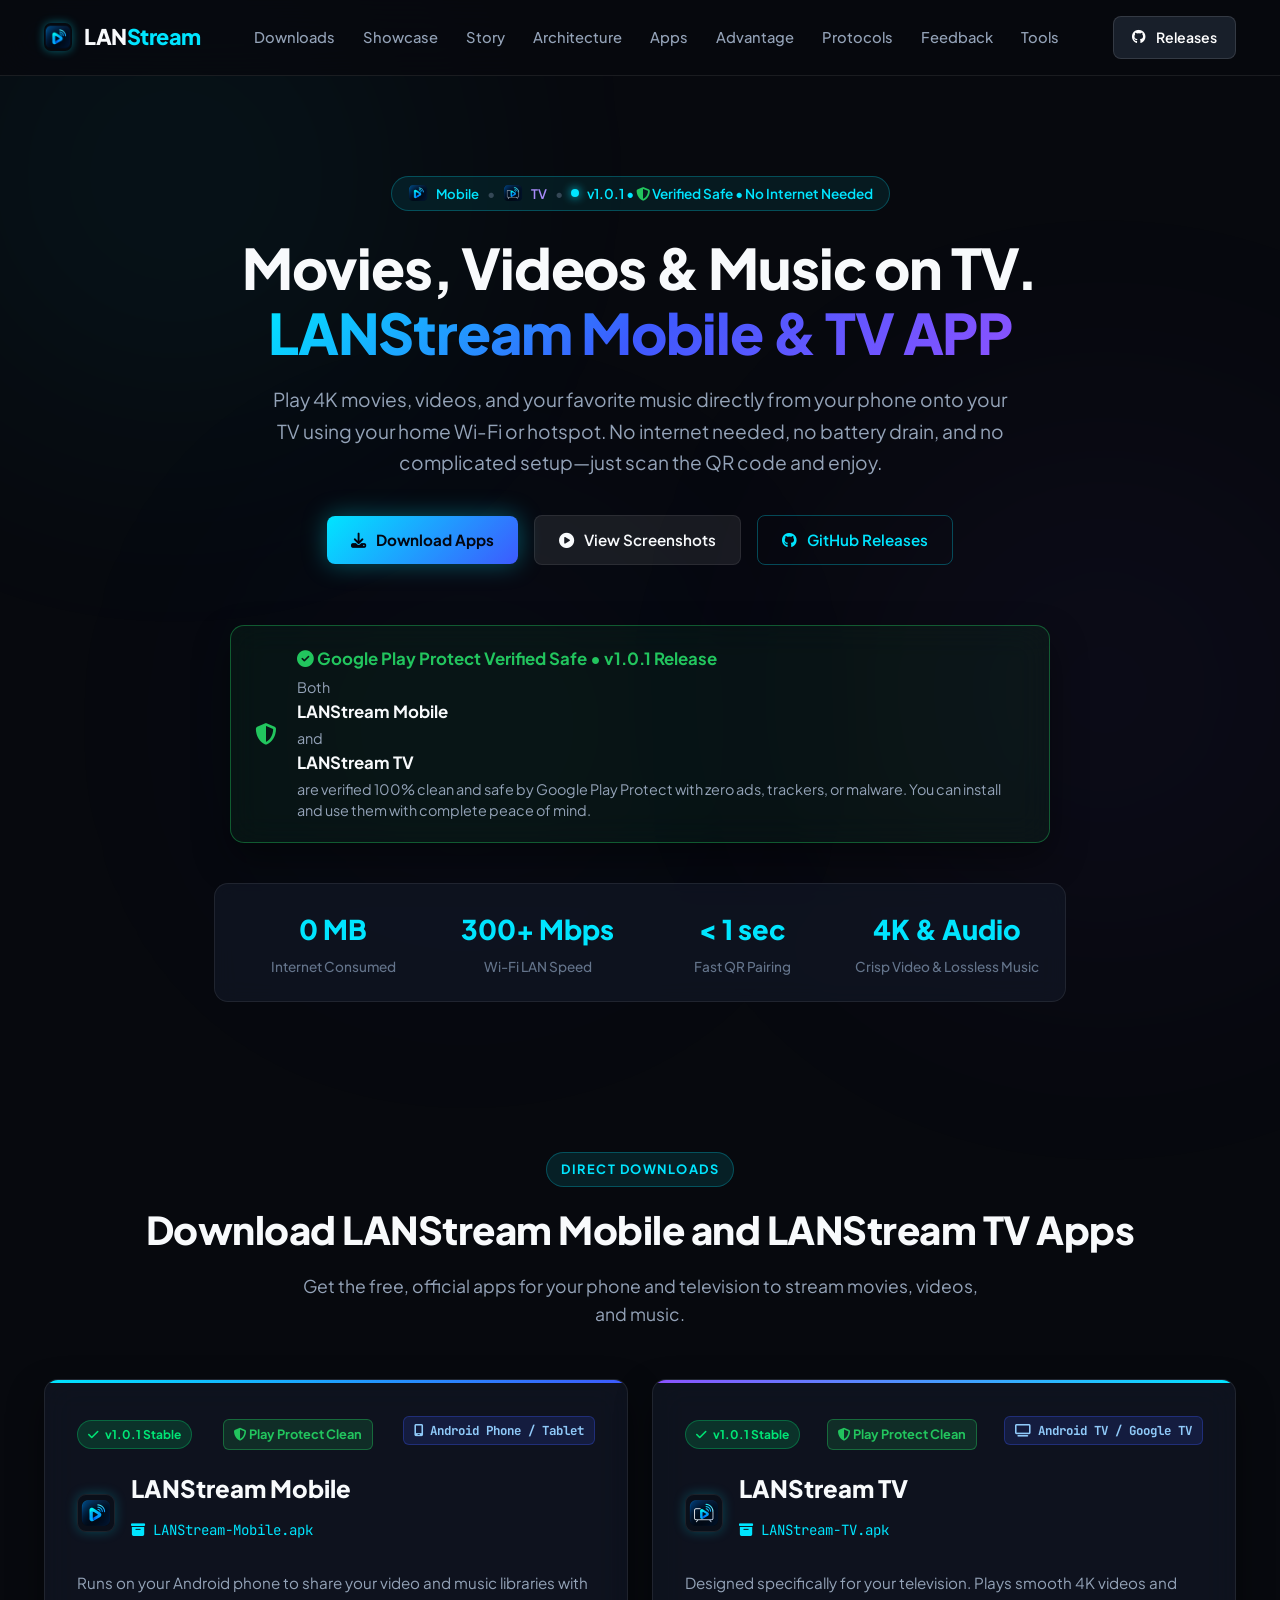
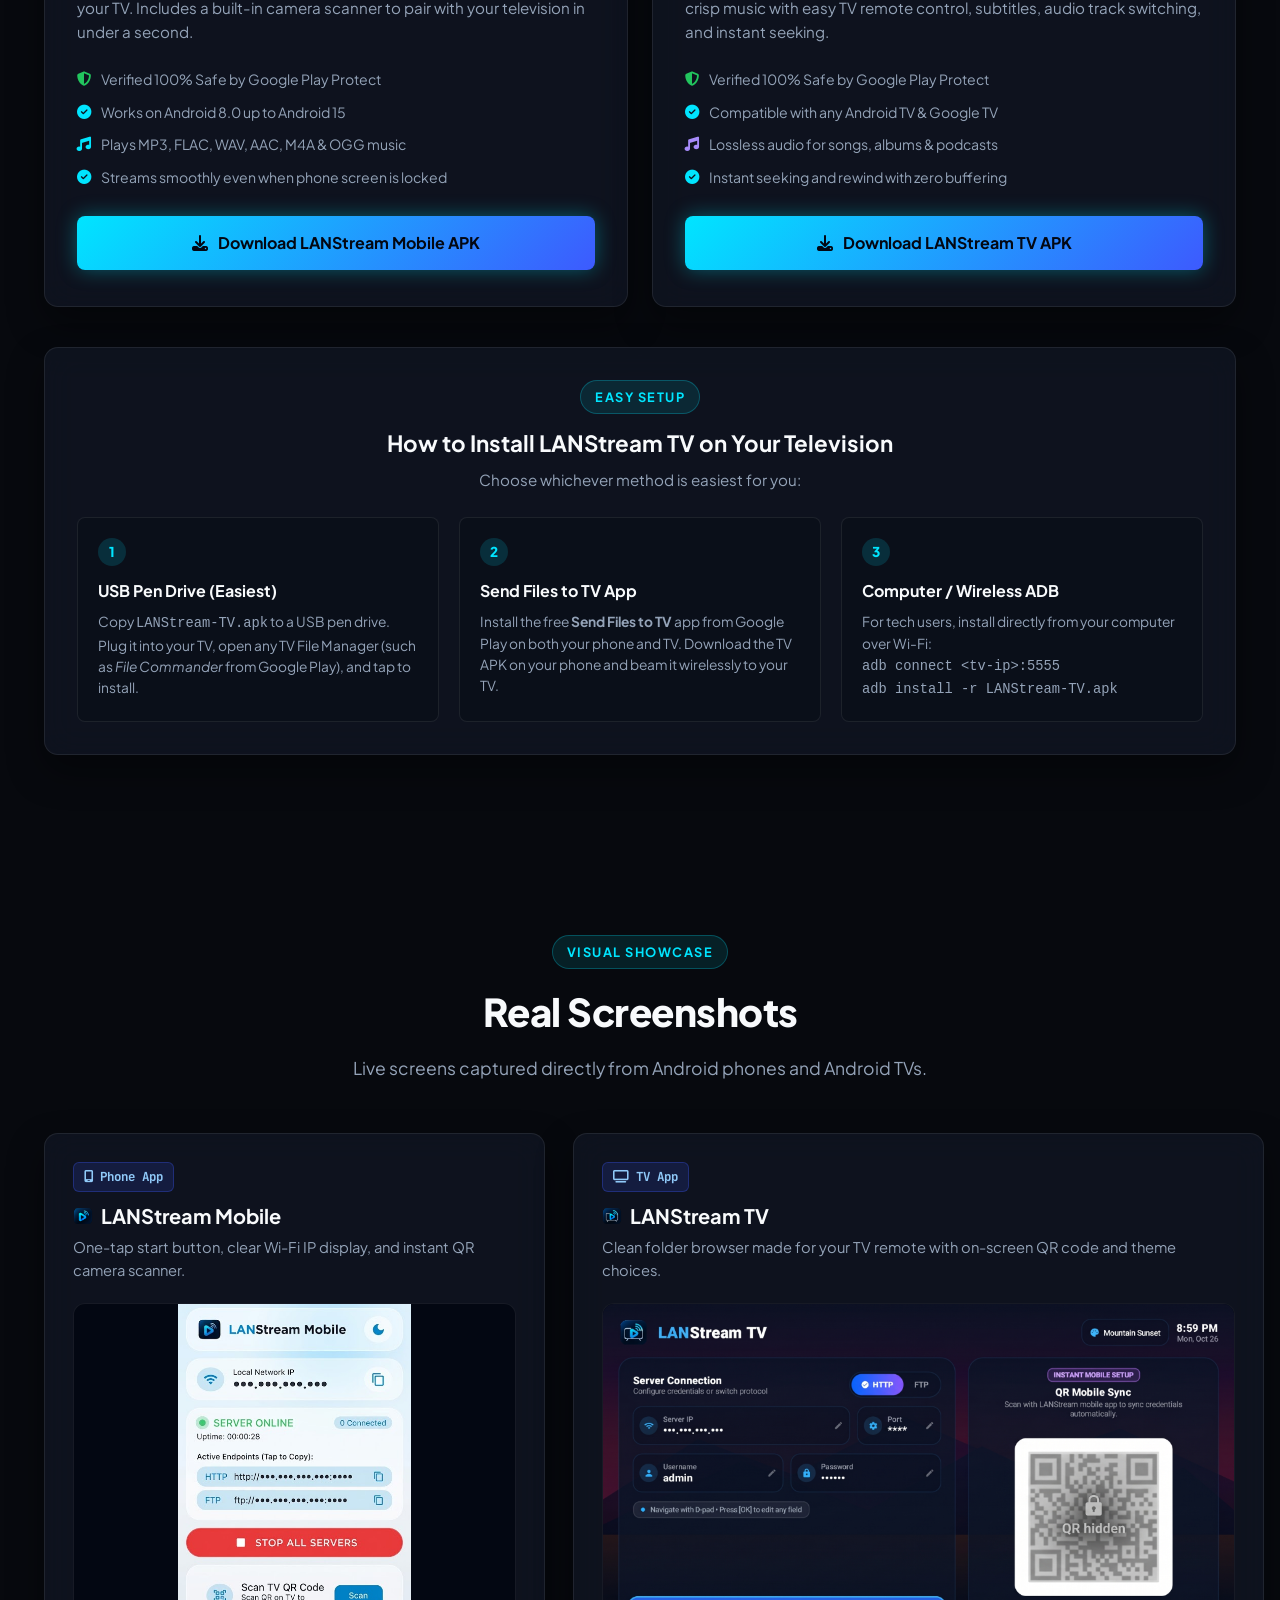
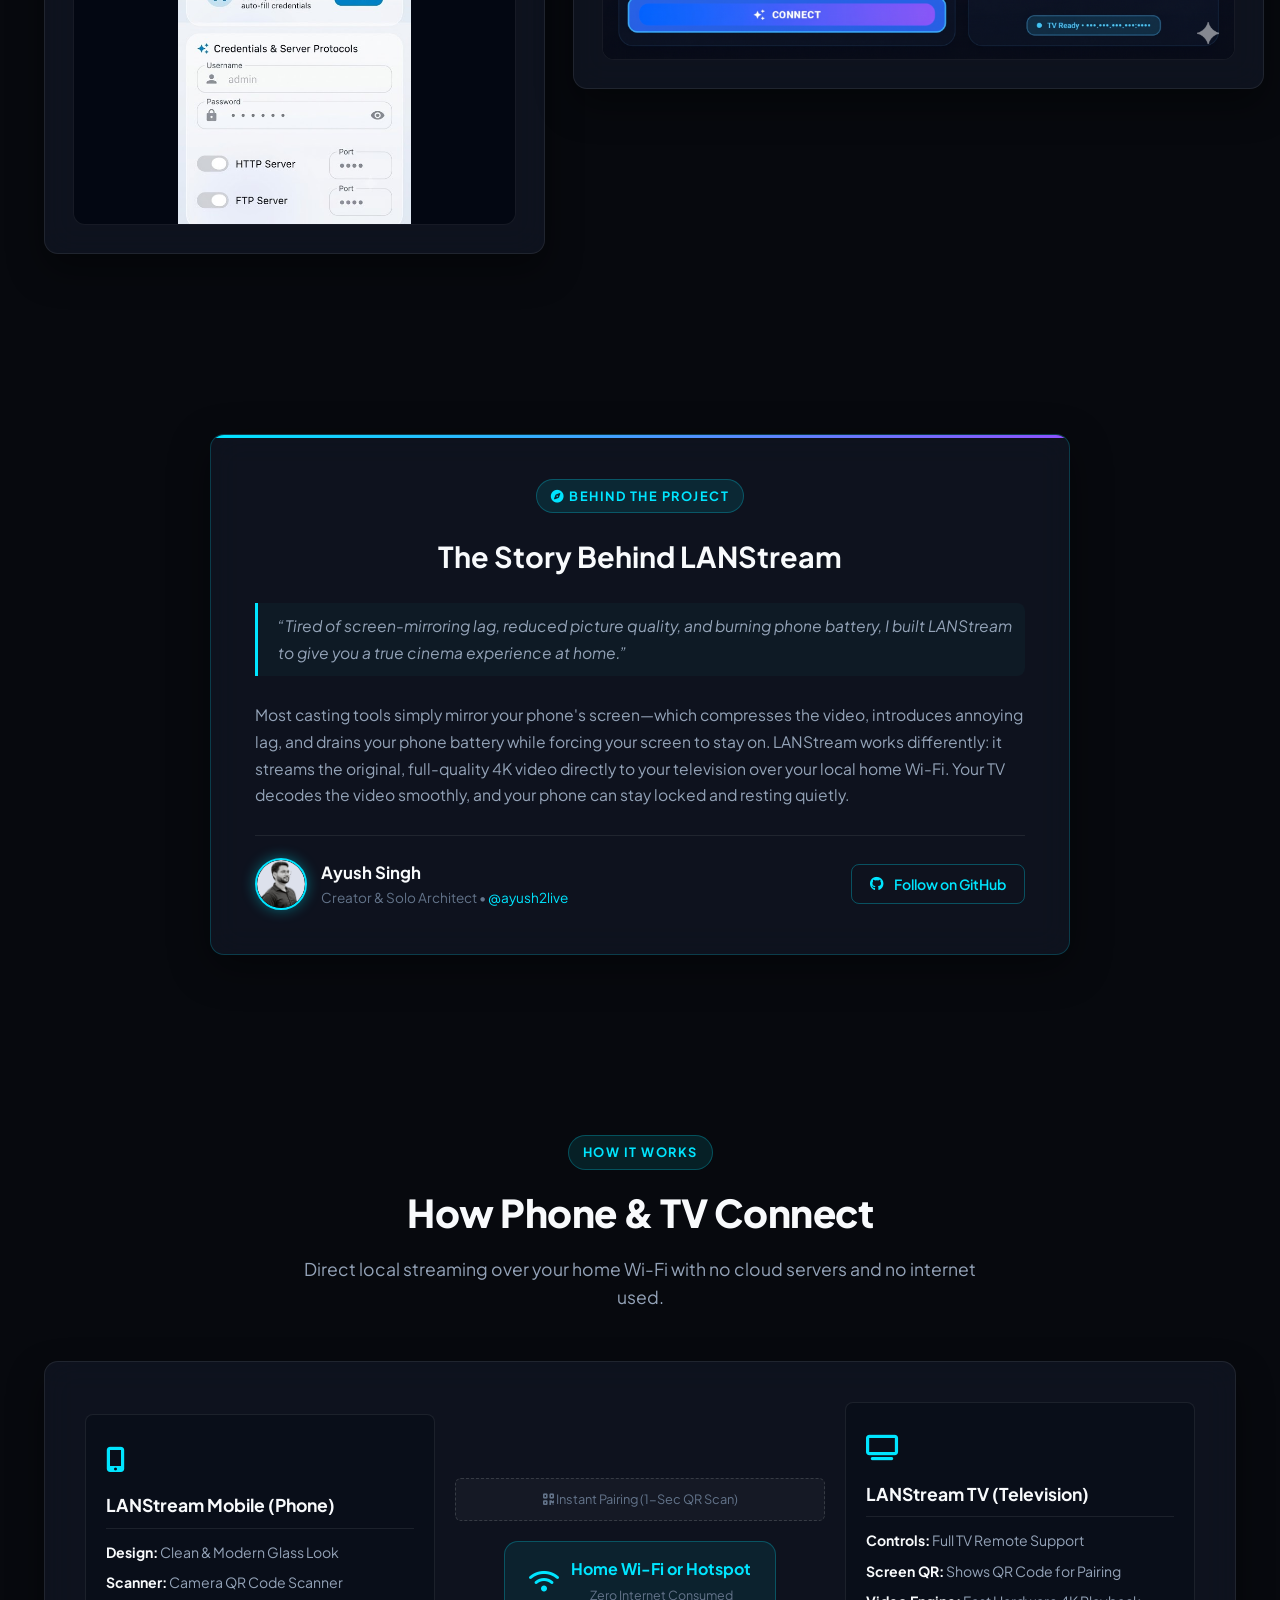
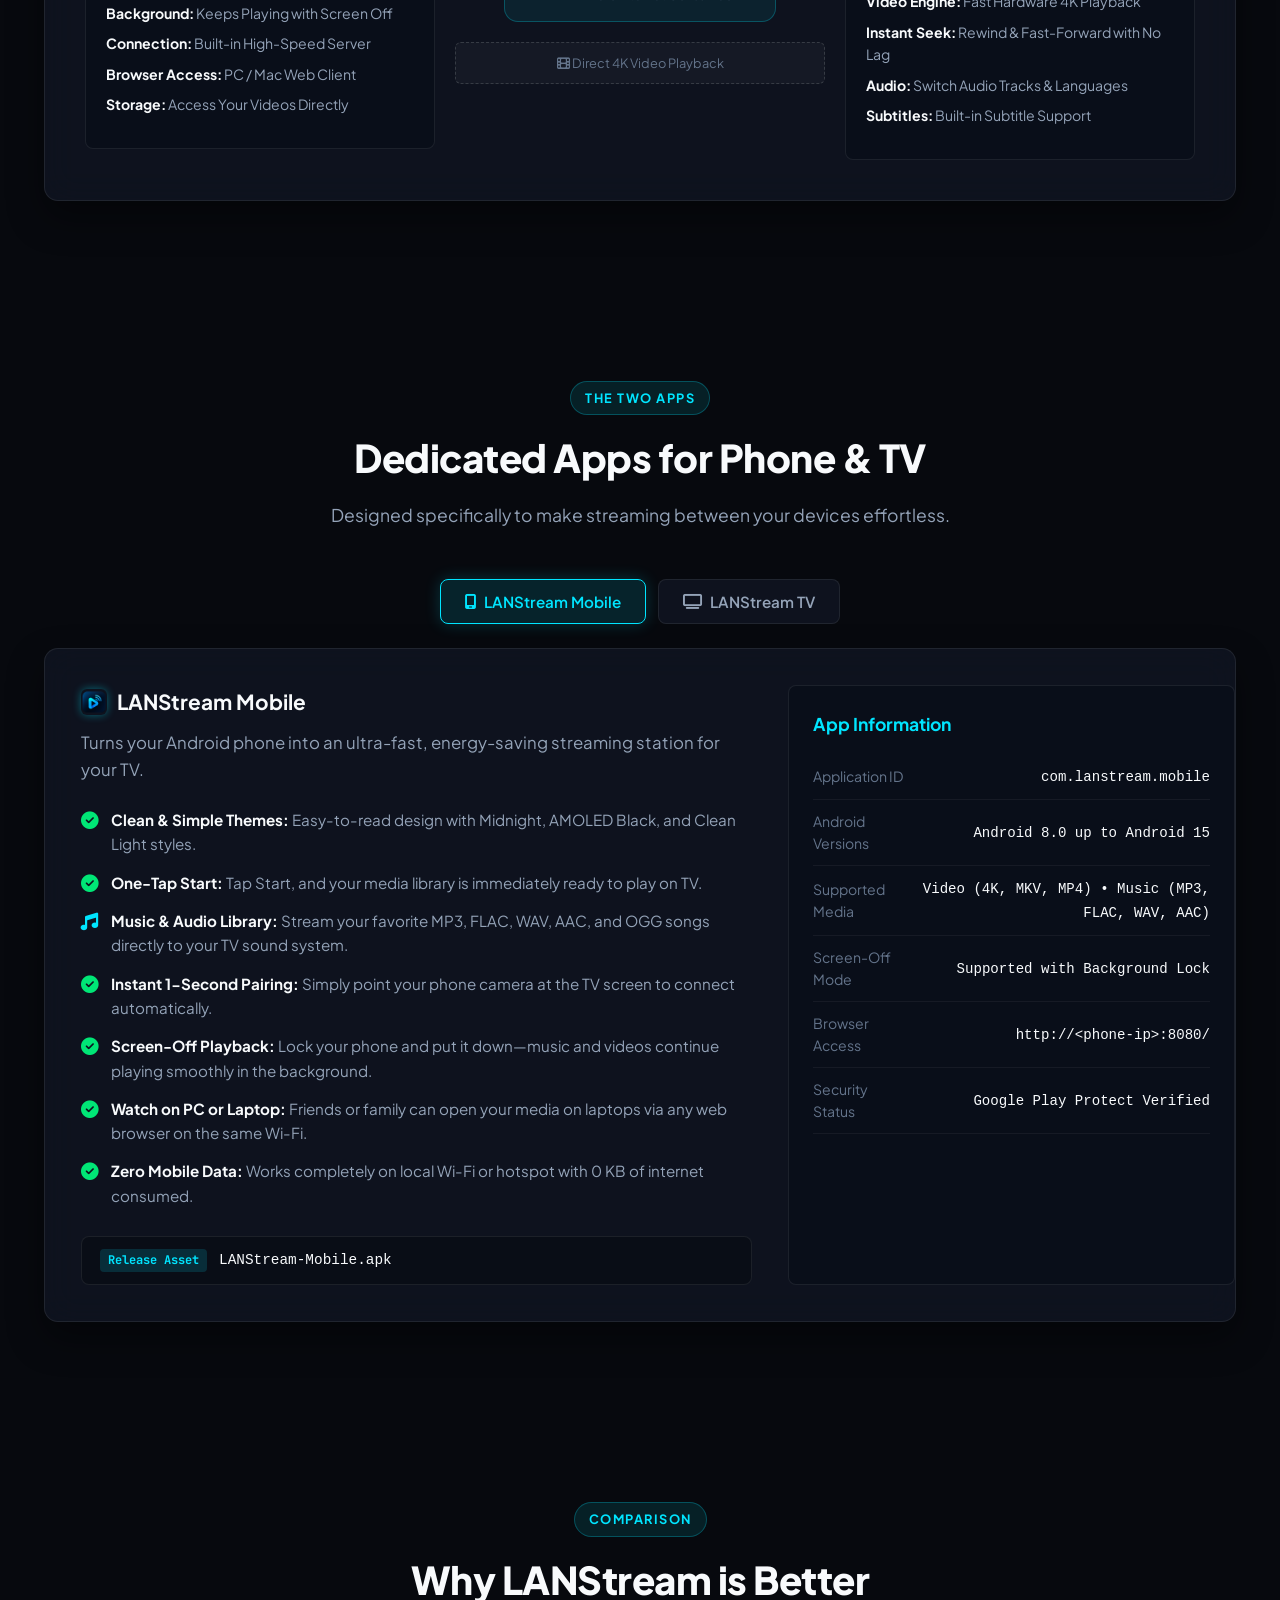
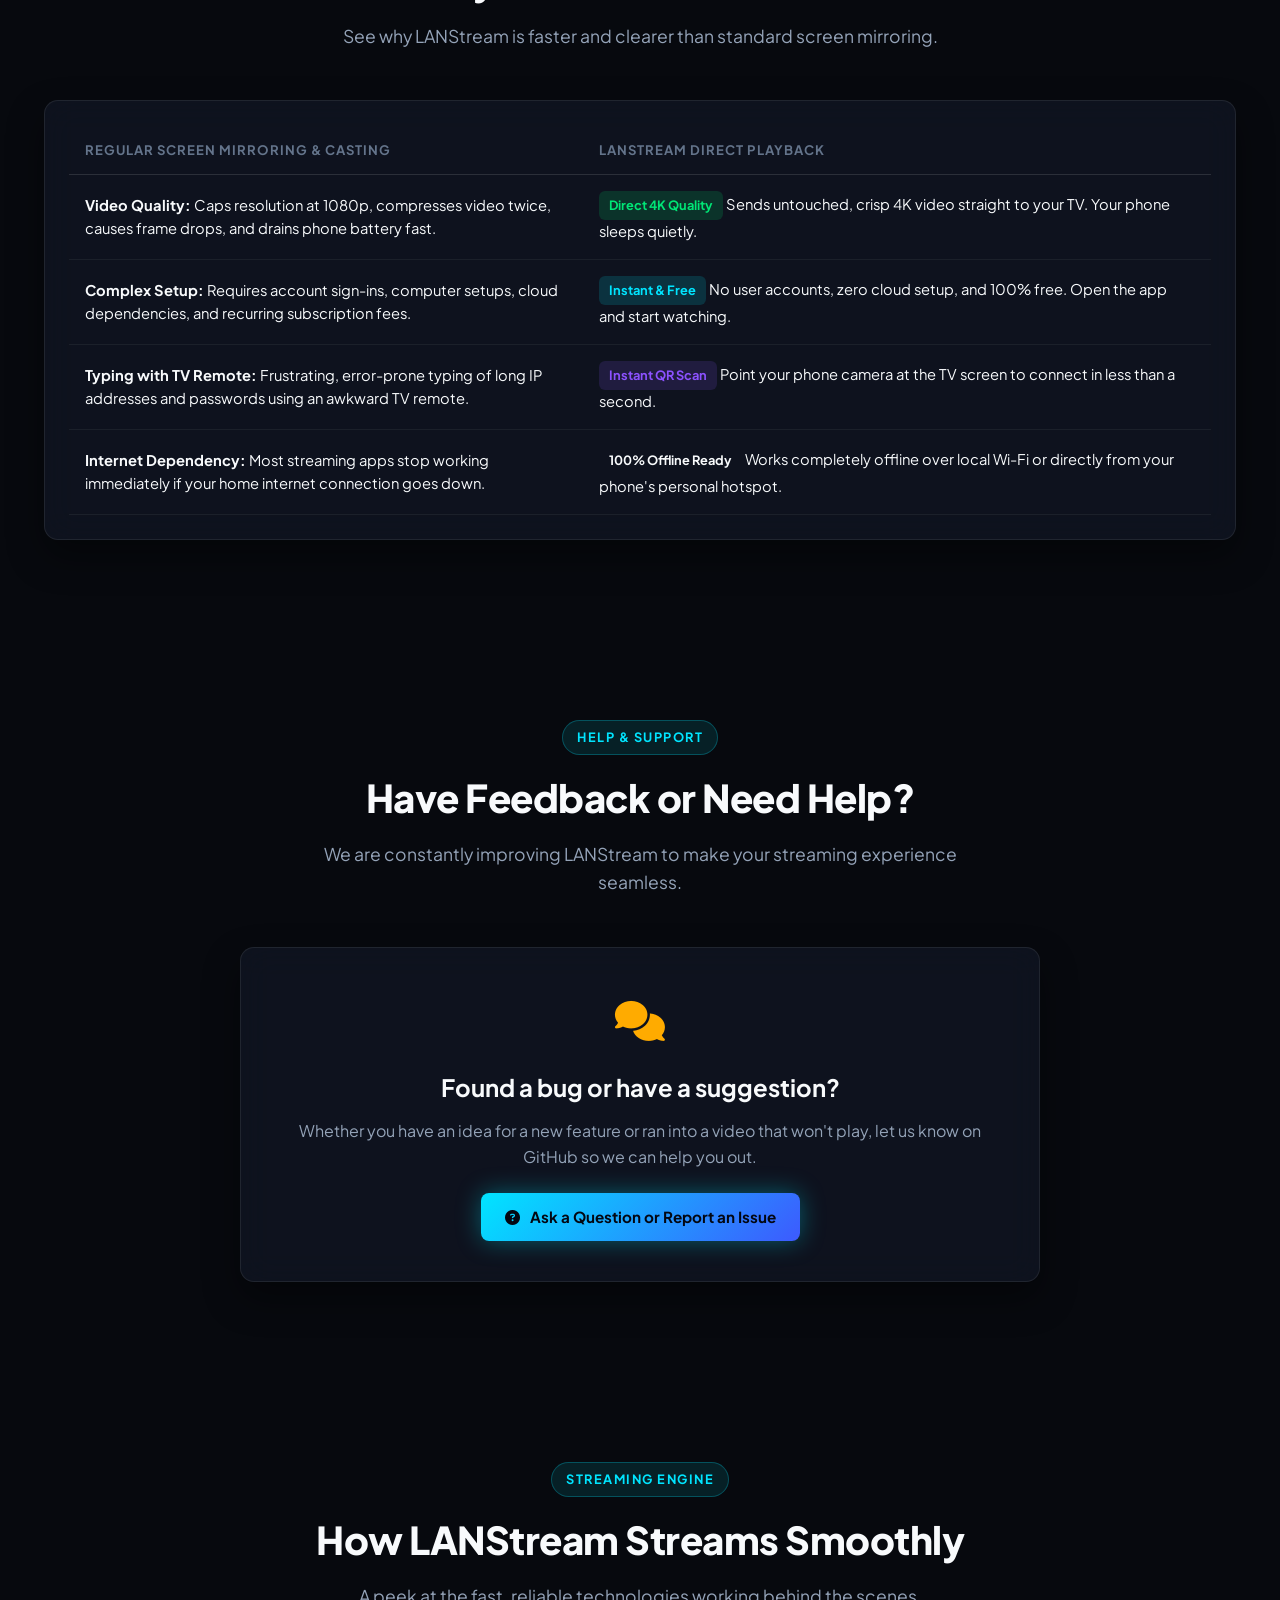
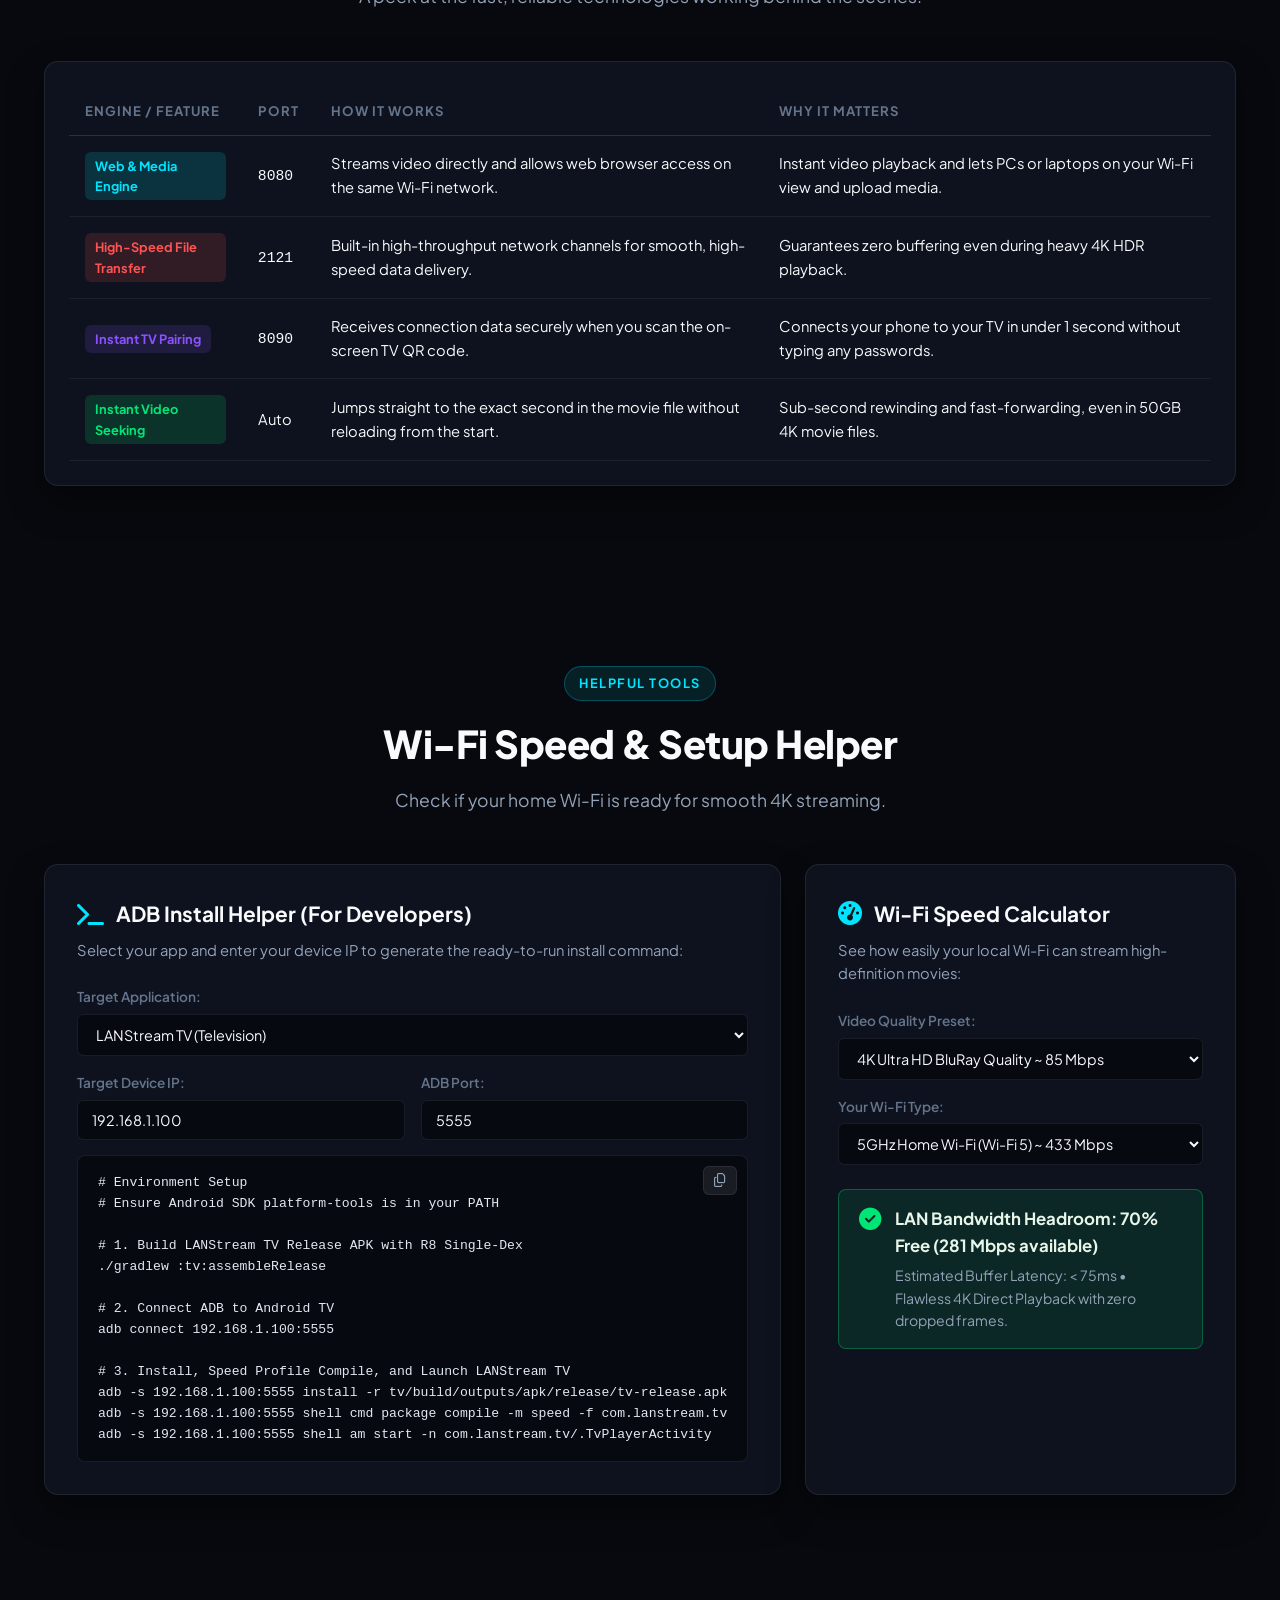
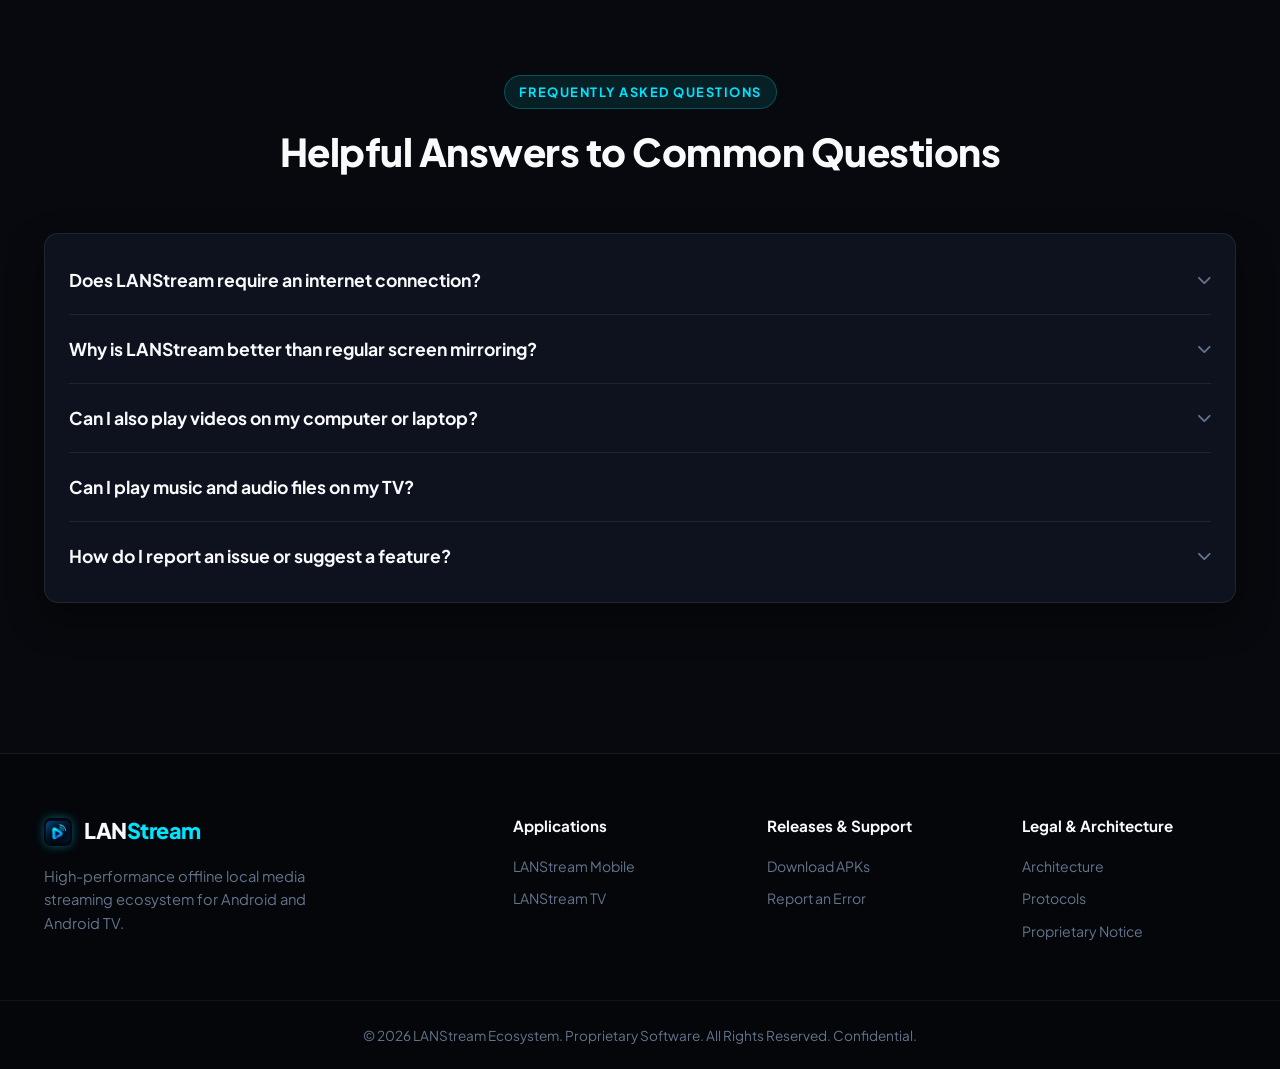
==== index.html @ 380459df "fix: constrain creator avatar to exact 52px circle with inline dimensions and cache-busted css" ====
<!DOCTYPE html>
<html lang="en">
<head>
    <meta charset="UTF-8">
    <meta name="viewport" content="width=device-width, initial-scale=1.0">
    <title>LANStream — Stream 4K Movies, Videos &amp; Music from Phone to TV</title>
    <meta name="description" content="LANStream: Stream 4K movies, videos, and music (MP3, FLAC, WAV, AAC) directly from your phone to Android TV with zero internet usage, zero lag, and instant QR pairing.">
    <meta http-equiv="Cache-Control" content="no-cache, no-store, must-revalidate">
    <meta http-equiv="Pragma" content="no-cache">
    <meta http-equiv="Expires" content="0">
    
    <!-- Google Fonts -->
    <link rel="preconnect" href="https://fonts.googleapis.com">
    <link rel="preconnect" href="https://fonts.gstatic.com" crossorigin>
    <link href="https://fonts.googleapis.com/css2?family=Plus+Jakarta+Sans:wght@300;400;500;600;700;800&family=JetBrains+Mono:wght@400;500;700&display=swap" rel="stylesheet">
    
    <!-- FontAwesome Icons -->
    <link rel="stylesheet" href="https://cdnjs.cloudflare.com/ajax/libs/font-awesome/6.5.1/css/all.min.css">
    
    <!-- Favicon -->
    <link rel="icon" type="image/png" href="assets/mobile_logo.png">
    
    <link rel="stylesheet" href="styles.css?v=1.0.3">
</head>
<body>

    <!-- Ambient Glowing Orbs -->
    <div class="glow-orb orb-1"></div>
    <div class="glow-orb orb-2"></div>
    <div class="glow-orb orb-3"></div>

    <!-- Navigation Bar -->
    <nav class="navbar" id="navbar">
        <div class="nav-container">
            <a href="#" class="brand-logo">
                <img src="assets/mobile_logo.png" alt="LANStream Logo" class="brand-logo-img">
                <div class="logo-text">LAN<span>Stream</span></div>
            </a>
            
            <ul class="nav-links" id="navLinks">
                <li><a href="#downloads">Downloads</a></li>
                <li><a href="#showcase">Showcase</a></li>
                <li><a href="#story">Story</a></li>
                <li><a href="#architecture">Architecture</a></li>
                <li><a href="#modules">Apps</a></li>
                <li><a href="#advantage">Advantage</a></li>
                <li><a href="#protocols">Protocols</a></li>
                <li><a href="#feedback">Feedback</a></li>
                <li><a href="#tools">Tools</a></li>
            </ul>

            <div class="nav-actions">
                <a href="https://github.com/ayush2live/LANStream-Website/releases" class="btn btn-github" target="_blank">
                    <i class="fa-brands fa-github"></i>
                    <span>Releases</span>
                </a>
                <button class="mobile-toggle" id="mobileToggle" aria-label="Toggle menu">
                    <i class="fa-solid fa-bars"></i>
                </button>
            </div>
        </div>
    </nav>

    <!-- Hero Section -->
    <header class="hero" id="overview">
        <div class="hero-container">
            <div class="hero-badge" style="display: inline-flex; align-items: center; gap: 8px; padding: 6px 16px;">
                <img src="assets/mobile_logo.png" alt="LANStream Mobile" style="width: 20px; height: 20px; border-radius: 5px; object-fit: contain;">
                <span style="color: var(--cyan-accent); font-weight: 600; font-size: 0.82rem;">Mobile</span>
                <span style="color: var(--text-muted); opacity: 0.5;">•</span>
                <img src="assets/tv_logo.png" alt="LANStream TV" style="width: 20px; height: 20px; border-radius: 5px; object-fit: contain;">
                <span style="color: #a78bfa; font-weight: 600; font-size: 0.82rem;">TV</span>
                <span style="color: var(--text-muted); opacity: 0.5;">•</span>
                <span class="pulsing-dot"></span>
                <span>v1.0.1 • <i class="fa-solid fa-shield-halved" style="color: #22c55e;"></i> Verified Safe • No Internet Needed</span>
            </div>
            
            <h1 class="hero-title">
                Movies, Videos &amp; Music on TV.<br>
                <span class="gradient-text">LANStream Mobile &amp; TV APP</span>
            </h1>
            
            <p class="hero-subtitle">
                Play 4K movies, videos, and your favorite music directly from your phone onto your TV using your home Wi-Fi or hotspot. No internet needed, no battery drain, and no complicated setup—just scan the QR code and enjoy.
            </p>

            <div class="hero-cta-group">
                <a href="#downloads" class="btn btn-primary">
                    <i class="fa-solid fa-download"></i> Download Apps
                </a>
                <a href="#showcase" class="btn btn-secondary">
                    <i class="fa-solid fa-circle-play"></i> View Screenshots
                </a>
                <a href="https://github.com/ayush2live/LANStream-Website/releases" class="btn btn-outline" target="_blank">
                    <i class="fa-brands fa-github"></i> GitHub Releases
                </a>
            </div>

            <!-- Play Protect & Release Notice Box -->
            <div class="release-notice-box glass-panel" style="border-color: rgba(34, 197, 94, 0.4); background: rgba(34, 197, 94, 0.06);">
                <div class="notice-icon" style="color: #22c55e;"><i class="fa-solid fa-shield-halved"></i></div>
                <div class="notice-content">
                    <strong style="color: #22c55e;"><i class="fa-solid fa-circle-check"></i> Google Play Protect Verified Safe • v1.0.1 Release</strong>
                    <p>Both <strong>LANStream Mobile</strong> and <strong>LANStream TV</strong> are verified 100% clean and safe by Google Play Protect with zero ads, trackers, or malware. You can install and use them with complete peace of mind.</p>
                </div>
            </div>

            <!-- Stats Bar -->
            <div class="hero-stats">
                <div class="stat-card">
                    <div class="stat-number">0 MB</div>
                    <div class="stat-label">Internet Consumed</div>
                </div>
                <div class="stat-card">
                    <div class="stat-number">300+ Mbps</div>
                    <div class="stat-label">Wi-Fi LAN Speed</div>
                </div>
                <div class="stat-card">
                    <div class="stat-number">&lt; 1 sec</div>
                    <div class="stat-label">Fast QR Pairing</div>
                </div>
                <div class="stat-card">
                    <div class="stat-number">4K &amp; Audio</div>
                    <div class="stat-label">Crisp Video &amp; Lossless Music</div>
                </div>
            </div>
        </div>
    </header>

    <!-- Direct APK Downloads Section -->
    <section class="section downloads-section" id="downloads">
        <div class="container">
            <div class="section-header text-center">
                <span class="section-tag">Direct Downloads</span>
                <h2>Download LANStream Mobile and LANStream TV Apps</h2>
                <p>Get the free, official apps for your phone and television to stream movies, videos, and music.</p>
            </div>

            <div class="grid grid-2">
                <!-- Mobile APK Card -->
                <div class="download-card glass-panel">
                    <div class="download-badge-row">
                        <span class="release-tag"><i class="fa-solid fa-check"></i> v1.0.1 Stable</span>
                        <span class="badge" style="background: rgba(34, 197, 94, 0.15); color: #22c55e; border: 1px solid rgba(34, 197, 94, 0.4);"><i class="fa-solid fa-shield-halved"></i> Play Protect Clean</span>
                        <span class="badge-module"><i class="fa-solid fa-mobile-screen"></i> Android Phone / Tablet</span>
                    </div>
                    <div class="download-card-title-row">
                        <img src="assets/mobile_logo.png" alt="LANStream Mobile Logo" class="app-card-logo">
                        <div>
                            <h3>LANStream Mobile</h3>
                            <span class="file-name"><i class="fa-solid fa-box-archive"></i> LANStream-Mobile.apk</span>
                        </div>
                    </div>
                    <p>Runs on your Android phone to share your video and music libraries with your TV. Includes a built-in camera scanner to pair with your television in under a second.</p>
                    
                    <ul class="download-specs-list">
                        <li><i class="fa-solid fa-shield-halved" style="color: #22c55e;"></i> Verified 100% Safe by Google Play Protect</li>
                        <li><i class="fa-solid fa-circle-check"></i> Works on Android 8.0 up to Android 15</li>
                        <li><i class="fa-solid fa-music" style="color: var(--cyan-accent);"></i> Plays MP3, FLAC, WAV, AAC, M4A &amp; OGG music</li>
                        <li><i class="fa-solid fa-circle-check"></i> Streams smoothly even when phone screen is locked</li>
                    </ul>

                    <a href="https://github.com/ayush2live/LANStream-Website/releases/download/v1.0.1/LANStream-Mobile.apk" class="btn-download-apk" target="_blank">
                        <i class="fa-solid fa-download"></i> Download LANStream Mobile APK
                    </a>
                </div>

                <!-- TV APK Card -->
                <div class="download-card tv-card glass-panel">
                    <div class="download-badge-row">
                        <span class="release-tag"><i class="fa-solid fa-check"></i> v1.0.1 Stable</span>
                        <span class="badge" style="background: rgba(34, 197, 94, 0.15); color: #22c55e; border: 1px solid rgba(34, 197, 94, 0.4);"><i class="fa-solid fa-shield-halved"></i> Play Protect Clean</span>
                        <span class="badge-module"><i class="fa-solid fa-tv"></i> Android TV / Google TV</span>
                    </div>
                    <div class="download-card-title-row">
                        <img src="assets/tv_logo.png" alt="LANStream TV Logo" class="app-card-logo">
                        <div>
                            <h3>LANStream TV</h3>
                            <span class="file-name"><i class="fa-solid fa-box-archive"></i> LANStream-TV.apk</span>
                        </div>
                    </div>
                    <p>Designed specifically for your television. Plays smooth 4K videos and crisp music with easy TV remote control, subtitles, audio track switching, and instant seeking.</p>
                    
                    <ul class="download-specs-list">
                        <li><i class="fa-solid fa-shield-halved" style="color: #22c55e;"></i> Verified 100% Safe by Google Play Protect</li>
                        <li><i class="fa-solid fa-circle-check"></i> Compatible with any Android TV &amp; Google TV</li>
                        <li><i class="fa-solid fa-music" style="color: #a78bfa;"></i> Lossless audio for songs, albums &amp; podcasts</li>
                        <li><i class="fa-solid fa-circle-check"></i> Instant seeking and rewind with zero buffering</li>
                    </ul>

                    <a href="https://github.com/ayush2live/LANStream-Website/releases/download/v1.0.1/LANStream-TV.apk" class="btn-download-apk" target="_blank">
                        <i class="fa-solid fa-download"></i> Download LANStream TV APK
                    </a>
                </div>
            </div>

            <!-- TV Sideloading Guide Box -->
            <div class="sideload-guide-wrapper glass-panel">
                <div class="text-center">
                    <span class="section-tag">Easy Setup</span>
                    <h3 style="font-size: 1.4rem; font-weight: 700;">How to Install LANStream TV on Your Television</h3>
                    <p style="color: var(--text-secondary); font-size: 0.95rem; margin-top: 6px;">Choose whichever method is easiest for you:</p>
                </div>

                <div class="sideload-steps-grid">
                    <div class="sideload-step">
                        <div class="step-num">1</div>
                        <h4>USB Pen Drive (Easiest)</h4>
                        <p>Copy <code>LANStream-TV.apk</code> to a USB pen drive. Plug it into your TV, open any TV File Manager (such as <em>File Commander</em> from Google Play), and tap to install.</p>
                    </div>

                    <div class="sideload-step">
                        <div class="step-num">2</div>
                        <h4>Send Files to TV App</h4>
                        <p>Install the free <strong>Send Files to TV</strong> app from Google Play on both your phone and TV. Download the TV APK on your phone and beam it wirelessly to your TV.</p>
                    </div>

                    <div class="sideload-step">
                        <div class="step-num">3</div>
                        <h4>Computer / Wireless ADB</h4>
                        <p>For tech users, install directly from your computer over Wi-Fi:<br><code>adb connect &lt;tv-ip&gt;:5555</code><br><code>adb install -r LANStream-TV.apk</code></p>
                    </div>
                </div>
            </div>
        </div>
    </section>

    <!-- Visual Showcase Section -->
    <section class="section showcase-section" id="showcase">
        <div class="container">
            <div class="section-header text-center">
                <span class="section-tag">Visual Showcase</span>
                <h2>Real Screenshots</h2>
                <p>Live screens captured directly from Android phones and Android TVs.</p>
            </div>

            <div class="showcase-grid">
                <!-- Mobile Screenshot -->
                <div class="showcase-item glass-panel">
                    <div class="showcase-header">
                        <div class="badge-module"><i class="fa-solid fa-mobile-screen"></i> Phone App</div>
                        <div style="display:flex; align-items:center; gap:8px; margin-bottom:4px;">
                            <img src="assets/mobile_logo.png" alt="Logo" style="width:20px; height:20px; border-radius:5px; object-fit:contain;">
                            <h3 style="margin-bottom:0; font-size:1.25rem;">LANStream Mobile</h3>
                        </div>
                        <p>One-tap start button, clear Wi-Fi IP display, and instant QR camera scanner.</p>
                    </div>
                    <div class="image-wrapper" onclick="openLightbox('assets/mobile_screen.png', 'LANStream Mobile Interface')">
                        <img src="assets/mobile_screen.png" alt="LANStream Mobile Screen" loading="lazy">
                        <div class="image-overlay"><i class="fa-solid fa-magnifying-glass-plus"></i> Click to Zoom</div>
                    </div>
                </div>

                <!-- TV Screenshot -->
                <div class="showcase-item glass-panel">
                    <div class="showcase-header">
                        <div class="badge-module"><i class="fa-solid fa-tv"></i> TV App</div>
                        <div style="display:flex; align-items:center; gap:8px; margin-bottom:4px;">
                            <img src="assets/tv_logo.png" alt="Logo" style="width:20px; height:20px; border-radius:5px; object-fit:contain;">
                            <h3 style="margin-bottom:0; font-size:1.25rem;">LANStream TV</h3>
                        </div>
                        <p>Clean folder browser made for your TV remote with on-screen QR code and theme choices.</p>
                    </div>
                    <div class="image-wrapper" onclick="openLightbox('assets/tv_screen.png', 'LANStream TV Interface')">
                        <img src="assets/tv_screen.png" alt="LANStream TV Screen" loading="lazy">
                        <div class="image-overlay"><i class="fa-solid fa-magnifying-glass-plus"></i> Click to Zoom</div>
                    </div>
                </div>
            </div>
        </div>
    </section>

    <!-- Creator's Story Section -->
    <section class="section story-section" id="story">
        <div class="container">
            <div class="story-card glass-panel">
                <div class="story-header text-center">
                    <span class="section-tag"><i class="fa-solid fa-compass"></i> Behind the Project</span>
                    <h2>The Story Behind LANStream</h2>
                </div>
                
                <div class="story-content">
                    <p class="story-lead">
                        &ldquo;Tired of screen-mirroring lag, reduced picture quality, and burning phone battery, I built LANStream to give you a true cinema experience at home.&rdquo;
                    </p>
                    <p>
                        Most casting tools simply mirror your phone's screen—which compresses the video, introduces annoying lag, and drains your phone battery while forcing your screen to stay on. LANStream works differently: it streams the original, full-quality 4K video directly to your television over your local home Wi-Fi. Your TV decodes the video smoothly, and your phone can stay locked and resting quietly.
                    </p>
                    <div class="story-footer">
                        <div class="story-author">
                            <div class="author-avatar" style="width: 52px; height: 52px; min-width: 52px; min-height: 52px; border-radius: 50%; overflow: hidden; border: 2px solid #00e5ff; box-shadow: 0 0 14px rgba(0, 229, 255, 0.4); padding: 0; display: flex; align-items: center; justify-content: center; flex-shrink: 0;">
                                <img src="assets/creator.jpg" alt="Ayush Singh" style="width: 100%; height: 100%; object-fit: cover; border-radius: 50%; display: block;">
                            </div>
                            <div>
                                <div class="author-name">Ayush Singh</div>
                                <div class="author-role">Creator &amp; Solo Architect &bull; <a href="https://github.com/ayush2live" target="_blank" style="color: var(--cyan-accent); text-decoration: none;">@ayush2live</a></div>
                            </div>
                        </div>
                        <a href="https://github.com/ayush2live" class="btn btn-outline" style="padding: 8px 18px; font-size: 0.88rem;" target="_blank">
                            <i class="fa-brands fa-github"></i> Follow on GitHub
                        </a>
                    </div>
                </div>
            </div>
        </div>
    </section>

    <!-- Architecture Section -->
    <section class="section architecture-section" id="architecture">
        <div class="container">
            <div class="section-header text-center">
                <span class="section-tag">How It Works</span>
                <h2>How Phone &amp; TV Connect</h2>
                <p>Direct local streaming over your home Wi-Fi with no cloud servers and no internet used.</p>
            </div>

            <div class="arch-diagram glass-panel">
                <div class="arch-cols">
                    <!-- Mobile Architecture Box -->
                    <div class="arch-node">
                        <div class="node-icon"><i class="fa-solid fa-mobile-screen-button"></i></div>
                        <h4>LANStream Mobile (Phone)</h4>
                        <ul>
                            <li><strong>Design:</strong> Clean &amp; Modern Glass Look</li>
                            <li><strong>Scanner:</strong> Camera QR Code Scanner</li>
                            <li><strong>Background:</strong> Keeps Playing with Screen Off</li>
                            <li><strong>Connection:</strong> Built-in High-Speed Server</li>
                            <li><strong>Browser Access:</strong> PC / Mac Web Client</li>
                            <li><strong>Storage:</strong> Access Your Videos Directly</li>
                        </ul>
                    </div>

                    <!-- Flow Arrows & Network -->
                    <div class="arch-pipe">
                        <div class="pipe-line top">
                            <span class="pipe-label"><i class="fa-solid fa-qrcode"></i> Instant Pairing (1-Sec QR Scan)</span>
                            <div class="flowing-packet left-to-right"></div>
                        </div>
                        <div class="network-badge">
                            <i class="fa-solid fa-wifi"></i>
                            <div><strong>Home Wi-Fi or Hotspot</strong><br><small>Zero Internet Consumed</small></div>
                        </div>
                        <div class="pipe-line bottom">
                            <span class="pipe-label"><i class="fa-solid fa-film"></i> Direct 4K Video Playback</span>
                            <div class="flowing-packet right-to-left"></div>
                        </div>
                    </div>

                    <!-- TV Architecture Box -->
                    <div class="arch-node">
                        <div class="node-icon"><i class="fa-solid fa-tv"></i></div>
                        <h4>LANStream TV (Television)</h4>
                        <ul>
                            <li><strong>Controls:</strong> Full TV Remote Support</li>
                            <li><strong>Screen QR:</strong> Shows QR Code for Pairing</li>
                            <li><strong>Video Engine:</strong> Fast Hardware 4K Playback</li>
                            <li><strong>Instant Seek:</strong> Rewind &amp; Fast-Forward with No Lag</li>
                            <li><strong>Audio:</strong> Switch Audio Tracks &amp; Languages</li>
                            <li><strong>Subtitles:</strong> Built-in Subtitle Support</li>
                        </ul>
                    </div>
                </div>
            </div>
        </div>
    </section>

    <!-- Modules Breakdown Section -->
    <section class="section modules-section" id="modules">
        <div class="container">
            <div class="section-header text-center">
                <span class="section-tag">The Two Apps</span>
                <h2>Dedicated Apps for Phone &amp; TV</h2>
                <p>Designed specifically to make streaming between your devices effortless.</p>
            </div>

            <div class="module-tabs">
                <button class="tab-btn active" onclick="switchModuleTab('tab-mobile', this)">
                    <i class="fa-solid fa-mobile-screen"></i> LANStream Mobile
                </button>
                <button class="tab-btn" onclick="switchModuleTab('tab-tv', this)">
                    <i class="fa-solid fa-tv"></i> LANStream TV
                </button>
            </div>

            <!-- Tab Content: Mobile -->
            <div class="tab-content active glass-panel" id="tab-mobile">
                <div class="tab-content-grid">
                    <div>
                        <div style="display:flex; align-items:center; gap:10px; margin-bottom:12px;">
                            <img src="assets/mobile_logo.png" alt="LANStream Mobile" style="width:26px; height:26px; border-radius:6px; object-fit:contain; box-shadow: 0 0 8px var(--cyan-glow);">
                            <h3 style="margin-bottom:0; font-size:1.3rem;">LANStream Mobile</h3>
                        </div>
                        <p class="lead-text">Turns your Android phone into an ultra-fast, energy-saving streaming station for your TV.</p>
                        
                        <div class="feature-checklist">
                            <div class="check-item">
                                <i class="fa-solid fa-circle-check"></i>
                                <div><strong>Clean &amp; Simple Themes:</strong> Easy-to-read design with Midnight, AMOLED Black, and Clean Light styles.</div>
                            </div>
                            <div class="check-item">
                                <i class="fa-solid fa-circle-check"></i>
                                <div><strong>One-Tap Start:</strong> Tap Start, and your media library is immediately ready to play on TV.</div>
                            </div>
                            <div class="check-item">
                                <i class="fa-solid fa-music" style="color: var(--cyan-accent);"></i>
                                <div><strong>Music &amp; Audio Library:</strong> Stream your favorite MP3, FLAC, WAV, AAC, and OGG songs directly to your TV sound system.</div>
                            </div>
                            <div class="check-item">
                                <i class="fa-solid fa-circle-check"></i>
                                <div><strong>Instant 1-Second Pairing:</strong> Simply point your phone camera at the TV screen to connect automatically.</div>
                            </div>
                            <div class="check-item">
                                <i class="fa-solid fa-circle-check"></i>
                                <div><strong>Screen-Off Playback:</strong> Lock your phone and put it down—music and videos continue playing smoothly in the background.</div>
                            </div>
                            <div class="check-item">
                                <i class="fa-solid fa-circle-check"></i>
                                <div><strong>Watch on PC or Laptop:</strong> Friends or family can open your media on laptops via any web browser on the same Wi-Fi.</div>
                            </div>
                            <div class="check-item">
                                <i class="fa-solid fa-circle-check"></i>
                                <div><strong>Zero Mobile Data:</strong> Works completely on local Wi-Fi or hotspot with 0 KB of internet consumed.</div>
                            </div>
                        </div>

                        <div class="code-box">
                            <span class="code-tag">Release Asset</span>
                            <code>LANStream-Mobile.apk</code>
                        </div>
                    </div>

                    <div class="specs-card">
                        <h4>App Information</h4>
                        <table>
                            <tr><td>Application ID</td><td><code>com.lanstream.mobile</code></td></tr>
                            <tr><td>Android Versions</td><td><code>Android 8.0 up to Android 15</code></td></tr>
                            <tr><td>Supported Media</td><td><code>Video (4K, MKV, MP4) &bull; Music (MP3, FLAC, WAV, AAC)</code></td></tr>
                            <tr><td>Screen-Off Mode</td><td><code>Supported with Background Lock</code></td></tr>
                            <tr><td>Browser Access</td><td><code>http://&lt;phone-ip&gt;:8080/</code></td></tr>
                            <tr><td>Security Status</td><td><code>Google Play Protect Verified</code></td></tr>
                        </table>
                    </div>
                </div>
            </div>

            <!-- Tab Content: TV -->
            <div class="tab-content glass-panel" id="tab-tv">
                <div class="tab-content-grid">
                    <div>
                        <div style="display:flex; align-items:center; gap:10px; margin-bottom:12px;">
                            <img src="assets/tv_logo.png" alt="LANStream TV" style="width:26px; height:26px; border-radius:6px; object-fit:contain; box-shadow: 0 0 8px rgba(127, 82, 255, 0.4);">
                            <h3 style="margin-bottom:0; font-size:1.3rem;">LANStream TV</h3>
                        </div>
                        <p class="lead-text">Created exclusively for big screens, TV remote controls, and smooth 4K &amp; audio playback.</p>
                        
                        <div class="feature-checklist">
                            <div class="check-item">
                                <i class="fa-solid fa-circle-check"></i>
                                <div><strong>Comfortable TV Remote Controls:</strong> Smoothly move across your movie and music collections using your TV remote.</div>
                            </div>
                            <div class="check-item">
                                <i class="fa-solid fa-circle-check"></i>
                                <div><strong>Full 4K Video Quality:</strong> Plays high-definition 4K HDR movies with rich surround sound directly on your TV.</div>
                            </div>
                            <div class="check-item">
                                <i class="fa-solid fa-music" style="color: #a78bfa;"></i>
                                <div><strong>Crisp Music &amp; Audio:</strong> Listen to lossless FLAC, MP3, and WAV songs or podcasts through your TV speakers or soundbar.</div>
                            </div>
                            <div class="check-item">
                                <i class="fa-solid fa-circle-check"></i>
                                <div><strong>Instant Rewind &amp; Seeking:</strong> Jump directly to any scene in large movie or music files without waiting for buffering.</div>
                            </div>
                            <div class="check-item">
                                <i class="fa-solid fa-circle-check"></i>
                                <div><strong>Audio &amp; Subtitle Selection:</strong> Switch audio languages and toggle subtitles on screen with your remote.</div>
                            </div>
                            <div class="check-item">
                                <i class="fa-solid fa-circle-check"></i>
                                <div><strong>9 Wallpaper Themes:</strong> Personalize your TV display with stylish colors and backgrounds.</div>
                            </div>
                            <div class="check-item">
                                <i class="fa-solid fa-circle-check"></i>
                                <div><strong>Smooth on All TVs:</strong> Lightweight and highly optimized to run at fluid 60fps even on budget smart TVs.</div>
                            </div>
                        </div>

                        <div class="code-box">
                            <span class="code-tag">Release Asset</span>
                            <code>LANStream-TV.apk</code>
                        </div>
                    </div>

                    <div class="specs-card">
                        <h4>App Information</h4>
                        <table>
                            <tr><td>Application ID</td><td><code>com.lanstream.tv</code></td></tr>
                            <tr><td>Platform</td><td><code>Android TV &amp; Google TV (8.0+)</code></td></tr>
                            <tr><td>Remote Control</td><td><code>Full D-Pad Remote Navigation</code></td></tr>
                            <tr><td>Audio Playback</td><td><code>MP3, FLAC, WAV, AAC, M4A, OGG</code></td></tr>
                            <tr><td>Subtitles</td><td><code>Embedded SRT, ASS, SSA, VTT</code></td></tr>
                            <tr><td>Security Status</td><td><code>Google Play Protect Verified</code></td></tr>
                        </table>

                        <div style="margin-top: 16px; text-align: center;">
                            <img src="assets/tv_banner.png" alt="LANStream TV Leanback Banner" style="width: 100%; max-width: 220px; border-radius: 8px; border: 1px solid var(--border-color); box-shadow: 0 4px 16px rgba(0,0,0,0.5);">
                            <span style="display: block; font-size: 0.75rem; color: var(--text-muted); margin-top: 6px;"><i class="fa-solid fa-tv"></i> Android TV Leanback Banner</span>
                        </div>
                    </div>
                </div>
            </div>
        </div>
    </section>

    <!-- Comparison / Advantage Section -->
    <section class="section advantage-section" id="advantage">
        <div class="container">
            <div class="section-header text-center">
                <span class="section-tag">Comparison</span>
                <h2>Why LANStream is Better</h2>
                <p>See why LANStream is faster and clearer than standard screen mirroring.</p>
            </div>

            <div class="protocol-table-wrapper glass-panel">
                <table class="protocol-table">
                    <thead>
                        <tr>
                            <th style="width: 45%;">Regular Screen Mirroring &amp; Casting</th>
                            <th style="width: 55%;">LANStream Direct Playback</th>
                        </tr>
                    </thead>
                    <tbody>
                        <tr>
                            <td><strong>Video Quality:</strong> Caps resolution at 1080p, compresses video twice, causes frame drops, and drains phone battery fast.</td>
                            <td><span class="badge green">Direct 4K Quality</span> Sends untouched, crisp 4K video straight to your TV. Your phone sleeps quietly.</td>
                        </tr>
                        <tr>
                            <td><strong>Complex Setup:</strong> Requires account sign-ins, computer setups, cloud dependencies, and recurring subscription fees.</td>
                            <td><span class="badge blue">Instant &amp; Free</span> No user accounts, zero cloud setup, and 100% free. Open the app and start watching.</td>
                        </tr>
                        <tr>
                            <td><strong>Typing with TV Remote:</strong> Frustrating, error-prone typing of long IP addresses and passwords using an awkward TV remote.</td>
                            <td><span class="badge purple">Instant QR Scan</span> Point your phone camera at the TV screen to connect in less than a second.</td>
                        </tr>
                        <tr>
                            <td><strong>Internet Dependency:</strong> Most streaming apps stop working immediately if your home internet connection goes down.</td>
                            <td><span class="badge amber">100% Offline Ready</span> Works completely offline over local Wi-Fi or directly from your phone's personal hotspot.</td>
                        </tr>
                    </tbody>
                </table>
            </div>
        </div>
    </section>

    <!-- Bug Reporting & Feedback Section -->
    <section class="section feedback-section" id="feedback">
        <div class="container">
            <div class="section-header text-center">
                <span class="section-tag">Help &amp; Support</span>
                <h2>Have Feedback or Need Help?</h2>
                <p>We are constantly improving LANStream to make your streaming experience seamless.</p>
            </div>

            <div class="feedback-card glass-panel text-center" style="padding: 40px; max-width: 800px; margin: 0 auto;">
                <div style="font-size: 2.5rem; color: var(--amber-accent); margin-bottom: 16px;">
                    <i class="fa-solid fa-comments"></i>
                </div>
                <h3 style="font-size: 1.5rem; margin-bottom: 12px;">Found a bug or have a suggestion?</h3>
                <p style="color: var(--text-secondary); line-height: 1.6; margin-bottom: 24px;">
                    Whether you have an idea for a new feature or ran into a video that won't play, let us know on GitHub so we can help you out.
                </p>
                <a href="https://github.com/ayush2live/LANStream-Website/issues/new" class="btn btn-primary" target="_blank">
                    <i class="fa-solid fa-circle-question"></i> Ask a Question or Report an Issue
                </a>
            </div>
        </div>
    </section>

    <!-- Protocols & Deep Dive -->
    <section class="section protocols-section" id="protocols">
        <div class="container">
            <div class="section-header text-center">
                <span class="section-tag">Streaming Engine</span>
                <h2>How LANStream Streams Smoothly</h2>
                <p>A peek at the fast, reliable technologies working behind the scenes.</p>
            </div>

            <div class="protocol-table-wrapper glass-panel">
                <table class="protocol-table">
                    <thead>
                        <tr>
                            <th>Engine / Feature</th>
                            <th>Port</th>
                            <th>How It Works</th>
                            <th>Why It Matters</th>
                        </tr>
                    </thead>
                    <tbody>
                        <tr>
                            <td><span class="badge blue">Web &amp; Media Engine</span></td>
                            <td><code>8080</code></td>
                            <td>Streams video directly and allows web browser access on the same Wi-Fi network.</td>
                            <td>Instant video playback and lets PCs or laptops on your Wi-Fi view and upload media.</td>
                        </tr>
                        <tr>
                            <td><span class="badge red">High-Speed File Transfer</span></td>
                            <td><code>2121</code></td>
                            <td>Built-in high-throughput network channels for smooth, high-speed data delivery.</td>
                            <td>Guarantees zero buffering even during heavy 4K HDR playback.</td>
                        </tr>
                        <tr>
                            <td><span class="badge purple">Instant TV Pairing</span></td>
                            <td><code>8090</code></td>
                            <td>Receives connection data securely when you scan the on-screen TV QR code.</td>
                            <td>Connects your phone to your TV in under 1 second without typing any passwords.</td>
                        </tr>
                        <tr>
                            <td><span class="badge green">Instant Video Seeking</span></td>
                            <td>Auto</td>
                            <td>Jumps straight to the exact second in the movie file without reloading from the start.</td>
                            <td>Sub-second rewinding and fast-forwarding, even in 50GB 4K movie files.</td>
                        </tr>
                    </tbody>
                </table>
            </div>
        </div>
    </section>

    <!-- Interactive Tools Section -->
    <section class="section tools-section" id="tools">
        <div class="container">
            <div class="section-header text-center">
                <span class="section-tag">Helpful Tools</span>
                <h2>Wi-Fi Speed &amp; Setup Helper</h2>
                <p>Check if your home Wi-Fi is ready for smooth 4K streaming.</p>
            </div>

            <div class="grid grid-2">
                <!-- Tool 1: Interactive ADB Command Generator -->
                <div class="tool-card glass-panel">
                    <div class="tool-header">
                        <i class="fa-solid fa-terminal"></i>
                        <h3>ADB Install Helper (For Developers)</h3>
                    </div>
                    <p>Select your app and enter your device IP to generate the ready-to-run install command:</p>

                    <div class="tool-form">
                        <div class="form-group">
                            <label>Target Application:</label>
                            <select id="adbModule" onchange="generateAdbScript()">
                                <option value="mobile">LANStream Mobile (Phone)</option>
                                <option value="tv" selected>LANStream TV (Television)</option>
                            </select>
                        </div>
                        <div class="form-row">
                            <div class="form-group">
                                <label>Target Device IP:</label>
                                <input type="text" id="adbIp" value="192.168.1.100" oninput="generateAdbScript()">
                            </div>
                            <div class="form-group">
                                <label>ADB Port:</label>
                                <input type="number" id="adbPort" value="5555" oninput="generateAdbScript()">
                            </div>
                        </div>
                    </div>

                    <div class="code-terminal" style="margin-top: 15px;">
                        <pre><code id="generatedAdbCode">Generating command...</code></pre>
                        <button class="copy-btn" onclick="copyGeneratedAdb(this)"><i class="fa-regular fa-copy"></i></button>
                    </div>
                </div>

                <!-- Tool 2: Local Streaming Bandwidth Calculator -->
                <div class="tool-card glass-panel">
                    <div class="tool-header">
                        <i class="fa-solid fa-gauge-high"></i>
                        <h3>Wi-Fi Speed Calculator</h3>
                    </div>
                    <p>See how easily your local Wi-Fi can stream high-definition movies:</p>

                    <div class="tool-form">
                        <div class="form-group">
                            <label>Video Quality Preset:</label>
                            <select id="mediaPreset" onchange="calculateBitrate()">
                                <option value="1080p">1080p Full HD Movie ~ 12 Mbps</option>
                                <option value="4kweb">4K UHD Web Stream ~ 25 Mbps</option>
                                <option value="4kremux" selected>4K Ultra HD BluRay Quality ~ 85 Mbps</option>
                                <option value="flac">Lossless High-Resolution Music ~ 9 Mbps</option>
                            </select>
                        </div>
                        <div class="form-group">
                            <label>Your Wi-Fi Type:</label>
                            <select id="wifiStandard" onchange="calculateBitrate()">
                                <option value="wifi4">Standard 2.4GHz Wi-Fi (Wi-Fi 4) ~ 72 Mbps</option>
                                <option value="wifi5" selected>5GHz Home Wi-Fi (Wi-Fi 5) ~ 433 Mbps</option>
                                <option value="wifi6">High-Speed Wi-Fi 6 ~ 866 Mbps</option>
                                <option value="hotspot">Phone Hotspot (5GHz) ~ 200 Mbps</option>
                            </select>
                        </div>
                    </div>

                    <div class="calc-results" id="calcResults">
                        <div class="result-badge good">
                            <i class="fa-solid fa-circle-check"></i>
                            <div>
                                <strong>Wi-Fi Bandwidth: Plenty of Free Speed</strong>
                                <p>Latency: &lt; 85ms • Smooth, Stutter-Free Playback</p>
                            </div>
                        </div>
                    </div>
                </div>
            </div>
        </div>
    </section>

    <!-- FAQ Section -->
    <section class="section faq-section">
        <div class="container">
            <div class="section-header text-center">
                <span class="section-tag">Frequently Asked Questions</span>
                <h2>Helpful Answers to Common Questions</h2>
            </div>

            <div class="faq-accordion glass-panel">
                <div class="faq-item" onclick="toggleFaq(this)">
                    <div class="faq-question">
                        <span>Does LANStream require an internet connection?</span>
                        <i class="fa-solid fa-chevron-down"></i>
                    </div>
                    <div class="faq-answer">
                        <p>No internet is required! LANStream runs completely inside your local home network. You can connect your phone and TV to your home Wi-Fi router (even with no internet access), or turn on your phone's hotspot and connect your TV directly to the phone with zero cellular data used.</p>
                    </div>
                </div>

                <div class="faq-item" onclick="toggleFaq(this)">
                    <div class="faq-question">
                        <span>Why is LANStream better than regular screen mirroring?</span>
                        <i class="fa-solid fa-chevron-down"></i>
                    </div>
                    <div class="faq-answer">
                        <p>Screen mirroring simply copies your phone's screen onto the TV by re-compressing it. This causes lag, limits resolution to 1080p, heats up your phone, and drains battery because your phone screen has to stay on. LANStream sends the actual video file directly to your TV. Your TV plays it in crystal-clear 4K HDR quality while your phone screen turns off and rests.</p>
                    </div>
                </div>

                <div class="faq-item" onclick="toggleFaq(this)">
                    <div class="faq-question">
                        <span>Can I also play videos on my computer or laptop?</span>
                        <i class="fa-solid fa-chevron-down"></i>
                    </div>
                    <div class="faq-answer">
                        <p>Yes! When LANStream Mobile is running on your phone, open any web browser (Chrome, Safari, Edge) on your PC or Mac and enter the link shown on your phone. You can watch videos, browse folders, and even upload new files straight from your computer.</p>
                    </div>
                </div>

                <div class="faq-item" onclick="toggleFaq(this)">
                    <div class="faq-question">
                        <span>Can I play music and audio files on my TV?</span>
                    </div>
                    <div class="faq-answer">
                        <p>Yes! LANStream supports popular audio formats including <strong>MP3, FLAC, WAV, AAC, M4A, and OGG</strong>. You can stream individual songs, entire music albums, or podcasts from your phone straight to your TV speakers or soundbar with full play, pause, rewind, and speed controls.</p>
                    </div>
                </div>

                <div class="faq-item" onclick="toggleFaq(this)">
                    <div class="faq-question">
                        <span>How do I report an issue or suggest a feature?</span>
                        <i class="fa-solid fa-chevron-down"></i>
                    </div>
                    <div class="faq-answer">
                        <p>You can report issues or share feedback anytime on our <a href="https://github.com/ayush2live/LANStream-Website/issues" target="_blank">GitHub Issues</a> page. Just describe your device model and what happened, and we'll look into it right away.</p>
                    </div>
                </div>
            </div>
        </div>
    </section>

    <!-- Footer -->
    <footer class="footer">
        <div class="container footer-content">
            <div class="footer-brand">
                <div class="brand-logo">
                    <img src="assets/mobile_logo.png" alt="LANStream Logo" class="brand-logo-img">
                    <div class="logo-text">LAN<span>Stream</span></div>
                </div>
                <p>High-performance offline local media streaming ecosystem for Android and Android TV.</p>
            </div>

            <div class="footer-links">
                <h4>Applications</h4>
                <a href="#downloads">LANStream Mobile</a>
                <a href="#downloads">LANStream TV</a>
            </div>

            <div class="footer-links">
                <h4>Releases &amp; Support</h4>
                <a href="https://github.com/ayush2live/LANStream-Website/releases" target="_blank">Download APKs</a>
                <a href="https://github.com/ayush2live/LANStream-Website/issues" target="_blank">Report an Error</a>
            </div>

            <div class="footer-links">
                <h4>Legal &amp; Architecture</h4>
                <a href="#architecture">Architecture</a>
                <a href="#protocols">Protocols</a>
                <a href="LICENSE">Proprietary Notice</a>
            </div>
        </div>

        <div class="footer-bottom">
            <div class="container">
                <p>&copy; 2026 LANStream Ecosystem. Proprietary Software. All Rights Reserved. Confidential.</p>
            </div>
        </div>
    </footer>

    <!-- Lightbox Modal -->
    <div class="lightbox-modal" id="lightboxModal" onclick="closeLightbox()">
        <div class="lightbox-content" onclick="event.stopPropagation()">
            <button class="lightbox-close" onclick="closeLightbox()">&times;</button>
            <img id="lightboxImg" src="" alt="Zoomed view">
            <div class="lightbox-caption" id="lightboxCaption"></div>
        </div>
    </div>

    <!-- Notification Toast -->
    <div class="toast" id="toast">Copied to clipboard!</div>

    <script src="app.js"></script>
</body>
</html>
---- styles.css ----
/* ==========================================================================
   LANStream (STREAMER) — Modern Dark Cyberpunk & Glassmorphic Stylesheet
   ========================================================================== */

:root {
    --bg-dark: #07090e;
    --bg-card: rgba(18, 24, 38, 0.7);
    --bg-card-hover: rgba(28, 38, 58, 0.85);
    --bg-glass: rgba(15, 23, 42, 0.65);
    
    --border-color: rgba(255, 255, 255, 0.08);
    --border-glow: rgba(0, 229, 255, 0.3);
    
    --text-primary: #f8fafc;
    --text-secondary: #94a3b8;
    --text-muted: #64748b;
    
    --cyan-accent: #00e5ff;
    --cyan-glow: rgba(0, 229, 255, 0.4);
    --blue-accent: #3d5afe;
    --purple-accent: #8c52ff;
    --green-accent: #00e676;
    --amber-accent: #ffab00;
    --red-accent: #ff5252;
    
    --font-sans: 'Plus Jakarta Sans', -apple-system, BlinkMacSystemFont, "Segoe UI", Roboto, sans-serif;
    --font-mono: 'JetBrains Mono', monospace;
    
    --radius-sm: 8px;
    --radius-md: 14px;
    --radius-lg: 20px;
    --radius-full: 9999px;
    
    --transition-fast: 0.2s ease;
    --transition-normal: 0.3s cubic-bezier(0.16, 1, 0.3, 1);
}

/* Base Reset */
*, *::before, *::after {
    margin: 0;
    padding: 0;
    box-sizing: border-box;
}

html {
    scroll-behavior: smooth;
    font-size: 16px;
    scroll-padding-top: 80px;
}

body {
    background-color: var(--bg-dark);
    color: var(--text-primary);
    font-family: var(--font-sans);
    line-height: 1.6;
    overflow-x: hidden;
    position: relative;
    min-height: 100vh;
}

/* Ambient Glowing Background Orbs */
.glow-orb {
    position: fixed;
    border-radius: 50%;
    filter: blur(140px);
    pointer-events: none;
    z-index: 0;
    opacity: 0.45;
}

.orb-1 {
    width: 650px;
    height: 650px;
    background: radial-gradient(circle, rgba(0, 229, 255, 0.25) 0%, transparent 70%);
    top: -150px;
    left: -150px;
}

.orb-2 {
    width: 750px;
    height: 750px;
    background: radial-gradient(circle, rgba(140, 82, 255, 0.2) 0%, transparent 70%);
    top: 35%;
    right: -200px;
}

.orb-3 {
    width: 550px;
    height: 550px;
    background: radial-gradient(circle, rgba(61, 90, 254, 0.2) 0%, transparent 70%);
    bottom: -100px;
    left: 15%;
}

/* Container & Grid Utilities */
.container {
    width: 100%;
    max-width: 1240px;
    margin: 0 auto;
    padding: 0 24px;
    position: relative;
    z-index: 1;
}

.grid {
    display: grid;
    gap: 24px;
}

.grid-2 {
    grid-template-columns: repeat(2, 1fr);
}

.grid-3 {
    grid-template-columns: repeat(3, 1fr);
}

@media (max-width: 992px) {
    .grid-3 { grid-template-columns: repeat(2, 1fr); }
    .grid-2 { grid-template-columns: 1fr; }
}

@media (max-width: 640px) {
    .grid-3 { grid-template-columns: 1fr; }
}

/* Glassmorphism Panel */
.glass-panel {
    background: var(--bg-card);
    backdrop-filter: blur(16px);
    -webkit-backdrop-filter: blur(16px);
    border: 1px solid var(--border-color);
    border-radius: var(--radius-md);
    box-shadow: 0 16px 36px rgba(0, 0, 0, 0.4);
    transition: var(--transition-normal);
}

.glass-panel:hover {
    border-color: rgba(255, 255, 255, 0.16);
    box-shadow: 0 20px 48px rgba(0, 0, 0, 0.5);
}

/* Typography Helpers */
.text-center { text-align: center; }

.gradient-text {
    background: linear-gradient(135deg, #00e5ff 0%, #3d5afe 50%, #8c52ff 100%);
    -webkit-background-clip: text;
    -webkit-text-fill-color: transparent;
}

.section-tag {
    display: inline-block;
    padding: 6px 14px;
    font-size: 0.8rem;
    font-weight: 700;
    text-transform: uppercase;
    letter-spacing: 1.5px;
    color: var(--cyan-accent);
    background: rgba(0, 229, 255, 0.1);
    border: 1px solid rgba(0, 229, 255, 0.25);
    border-radius: var(--radius-full);
    margin-bottom: 12px;
}

.section {
    padding: 90px 0;
    position: relative;
    z-index: 1;
}

.section-header {
    margin-bottom: 50px;
}

.section-header h2 {
    font-size: 2.4rem;
    font-weight: 800;
    letter-spacing: -0.5px;
    margin-bottom: 12px;
}

.section-header p {
    font-size: 1.1rem;
    color: var(--text-secondary);
    max-width: 680px;
    margin: 0 auto;
}

/* Buttons */
.btn {
    display: inline-flex;
    align-items: center;
    justify-content: center;
    gap: 10px;
    padding: 12px 24px;
    font-size: 0.95rem;
    font-weight: 600;
    border-radius: var(--radius-sm);
    text-decoration: none;
    cursor: pointer;
    transition: var(--transition-fast);
    border: none;
}

.btn-primary {
    background: linear-gradient(135deg, var(--cyan-accent), var(--blue-accent));
    color: #030712;
    font-weight: 700;
    box-shadow: 0 0 24px rgba(0, 229, 255, 0.35);
}

.btn-primary:hover {
    transform: translateY(-2px);
    box-shadow: 0 0 32px rgba(0, 229, 255, 0.55);
}

.btn-secondary {
    background: rgba(255, 255, 255, 0.08);
    color: var(--text-primary);
    border: 1px solid var(--border-color);
}

.btn-secondary:hover {
    background: rgba(255, 255, 255, 0.14);
    border-color: rgba(255, 255, 255, 0.2);
}

.btn-outline {
    background: transparent;
    color: var(--cyan-accent);
    border: 1px solid rgba(0, 229, 255, 0.3);
}

.btn-outline:hover {
    background: rgba(0, 229, 255, 0.1);
    border-color: var(--cyan-accent);
}

.btn-github {
    background: #181f2a;
    color: #fff;
    border: 1px solid rgba(255, 255, 255, 0.12);
    padding: 9px 18px;
    font-size: 0.88rem;
}

.btn-github:hover {
    background: #232d3d;
    border-color: var(--cyan-accent);
}

/* Navigation Bar */
.navbar {
    position: sticky;
    top: 0;
    left: 0;
    width: 100%;
    z-index: 1000;
    background: rgba(7, 9, 14, 0.75);
    backdrop-filter: blur(20px);
    -webkit-backdrop-filter: blur(20px);
    border-bottom: 1px solid var(--border-color);
    transition: var(--transition-normal);
}

.nav-container {
    max-width: 1240px;
    margin: 0 auto;
    padding: 16px 24px;
    display: flex;
    align-items: center;
    justify-content: space-between;
}

.brand-logo {
    display: flex;
    align-items: center;
    gap: 12px;
    text-decoration: none;
    color: var(--text-primary);
}

.brand-logo-img {
    width: 28px;
    height: 28px;
    border-radius: 7px;
    object-fit: contain;
    box-shadow: 0 0 10px var(--cyan-glow);
}

.app-card-logo {
    width: 38px;
    height: 38px;
    border-radius: 9px;
    object-fit: contain;
    box-shadow: 0 0 12px rgba(0, 229, 255, 0.25);
    background: rgba(10, 15, 26, 0.8);
    border: 1px solid var(--border-color);
    padding: 2px;
}

.download-card-title-row {
    display: flex;
    align-items: center;
    gap: 16px;
    margin-bottom: 14px;
}

.download-card-title-row h3 {
    margin-bottom: 2px;
}


.logo-icon {
    width: 38px;
    height: 38px;
    background: linear-gradient(135deg, var(--cyan-accent), var(--blue-accent));
    border-radius: 10px;
    display: flex;
    align-items: center;
    justify-content: center;
    color: #030712;
    font-size: 1.1rem;
    box-shadow: 0 0 15px var(--cyan-glow);
}

.logo-text {
    font-size: 1.35rem;
    font-weight: 800;
    letter-spacing: -0.5px;
}

.logo-text span {
    color: var(--cyan-accent);
}

.nav-links {
    display: flex;
    align-items: center;
    gap: 28px;
    list-style: none;
}

.nav-links a {
    text-decoration: none;
    color: var(--text-secondary);
    font-size: 0.92rem;
    font-weight: 500;
    transition: var(--transition-fast);
}

.nav-links a:hover {
    color: var(--cyan-accent);
}

.nav-actions {
    display: flex;
    align-items: center;
    gap: 14px;
}

.mobile-toggle {
    display: none;
    background: transparent;
    border: none;
    color: var(--text-primary);
    font-size: 1.3rem;
    cursor: pointer;
}

@media (max-width: 860px) {
    .nav-links {
        position: fixed;
        top: 70px;
        left: 0;
        width: 100%;
        background: rgba(10, 14, 23, 0.96);
        backdrop-filter: blur(25px);
        flex-direction: column;
        padding: 30px 20px;
        gap: 20px;
        border-bottom: 1px solid var(--border-color);
        transform: translateY(-150%);
        transition: var(--transition-normal);
    }

    .nav-links.open {
        transform: translateY(0);
    }

    .mobile-toggle {
        display: block;
    }
}

/* Hero Section */
.hero {
    padding: 100px 0 60px;
    position: relative;
    z-index: 1;
}

.hero-container {
    max-width: 900px;
    margin: 0 auto;
    text-align: center;
    padding: 0 24px;
}

.hero-badge {
    display: inline-flex;
    align-items: center;
    gap: 8px;
    padding: 8px 18px;
    background: rgba(0, 229, 255, 0.08);
    border: 1px solid rgba(0, 229, 255, 0.25);
    border-radius: var(--radius-full);
    font-size: 0.85rem;
    font-weight: 600;
    color: var(--cyan-accent);
    margin-bottom: 24px;
}

.pulsing-dot {
    width: 8px;
    height: 8px;
    background-color: var(--cyan-accent);
    border-radius: 50%;
    box-shadow: 0 0 10px var(--cyan-accent);
    animation: pulse 2s infinite;
}

@keyframes pulse {
    0% { transform: scale(0.95); opacity: 0.8; }
    50% { transform: scale(1.3); opacity: 1; }
    100% { transform: scale(0.95); opacity: 0.8; }
}

.hero-title {
    font-size: 3.5rem;
    font-weight: 800;
    line-height: 1.15;
    letter-spacing: -1.2px;
    margin-bottom: 20px;
}

@media (max-width: 768px) {
    .hero-title { font-size: 2.3rem; }
}

.hero-subtitle {
    font-size: 1.2rem;
    color: var(--text-secondary);
    line-height: 1.65;
    margin-bottom: 36px;
    max-width: 750px;
    margin-left: auto;
    margin-right: auto;
}

.hero-cta-group {
    display: flex;
    align-items: center;
    justify-content: center;
    gap: 16px;
    flex-wrap: wrap;
    margin-bottom: 60px;
}

/* Stats Bar */
.hero-stats {
    display: grid;
    grid-template-columns: repeat(4, 1fr);
    gap: 16px;
    padding: 24px;
    background: var(--bg-card);
    border: 1px solid var(--border-color);
    border-radius: var(--radius-md);
    backdrop-filter: blur(12px);
}

@media (max-width: 768px) {
    .hero-stats { grid-template-columns: repeat(2, 1fr); }
}

.stat-card {
    text-align: center;
}

.stat-number {
    font-size: 1.7rem;
    font-weight: 800;
    color: var(--cyan-accent);
    margin-bottom: 4px;
}

.stat-label {
    font-size: 0.85rem;
    color: var(--text-muted);
    font-weight: 500;
}

/* Pillars Section */
.feature-card {
    padding: 32px 28px;
    position: relative;
    overflow: hidden;
}

.feature-icon {
    width: 42px;
    height: 42px;
    border-radius: 10px;
    display: flex;
    align-items: center;
    justify-content: center;
    font-size: 1.15rem;
    margin-bottom: 16px;
}

.feature-icon.cyan { background: rgba(0, 229, 255, 0.12); color: var(--cyan-accent); }
.feature-icon.purple { background: rgba(140, 82, 255, 0.12); color: var(--purple-accent); }
.feature-icon.green { background: rgba(0, 230, 118, 0.12); color: var(--green-accent); }
.feature-icon.blue { background: rgba(61, 90, 254, 0.12); color: var(--blue-accent); }
.feature-icon.amber { background: rgba(255, 171, 0, 0.12); color: var(--amber-accent); }
.feature-icon.red { background: rgba(255, 82, 82, 0.12); color: var(--red-accent); }

.feature-card h3 {
    font-size: 1.25rem;
    font-weight: 700;
    margin-bottom: 10px;
}

.feature-card p {
    font-size: 0.95rem;
    color: var(--text-secondary);
    line-height: 1.6;
}

/* Visual Showcase */
.showcase-grid {
    display: grid;
    grid-template-columns: 42% 58%;
    gap: 28px;
    align-items: start;
}

@media (max-width: 992px) {
    .showcase-grid { grid-template-columns: 1fr; }
}

/* Creator Story Section */
.story-card {
    padding: 44px;
    max-width: 860px;
    margin: 0 auto;
    position: relative;
    overflow: hidden;
    border: 1px solid rgba(0, 229, 255, 0.2);
    box-shadow: 0 12px 40px rgba(0, 0, 0, 0.4);
}

.story-card::before {
    content: '';
    position: absolute;
    top: 0;
    left: 0;
    right: 0;
    height: 3px;
    background: linear-gradient(90deg, var(--cyan-accent), var(--purple-accent));
}

.story-header {
    margin-bottom: 24px;
}

.story-header h2 {
    font-size: 1.8rem;
    font-weight: 700;
    margin-top: 8px;
}

.story-lead {
    font-size: 1.12rem;
    line-height: 1.7;
    color: var(--text-primary);
    font-style: italic;
    border-left: 3px solid var(--cyan-accent);
    padding-left: 20px;
    margin-bottom: 20px;
    background: rgba(0, 229, 255, 0.03);
    padding-top: 10px;
    padding-bottom: 10px;
    border-radius: 0 8px 8px 0;
}

.story-content p {
    font-size: 0.98rem;
    color: var(--text-secondary);
    line-height: 1.7;
    margin-bottom: 26px;
}

.story-footer {
    display: flex;
    justify-content: space-between;
    align-items: center;
    flex-wrap: wrap;
    gap: 16px;
    padding-top: 22px;
    border-top: 1px solid var(--border-color);
}

.story-author {
    display: flex;
    align-items: center;
    gap: 14px;
}

.author-avatar {
    width: 52px;
    height: 52px;
    min-width: 52px;
    min-height: 52px;
    border-radius: 50%;
    border: 2px solid var(--cyan-accent);
    box-shadow: 0 0 14px rgba(0, 229, 255, 0.35);
    display: flex;
    align-items: center;
    justify-content: center;
    overflow: hidden;
    flex-shrink: 0;
}

.author-avatar img {
    width: 100%;
    height: 100%;
    max-width: 100%;
    max-height: 100%;
    object-fit: cover;
    border-radius: 50%;
    display: block;
}

.author-name {
    font-size: 1.05rem;
    font-weight: 700;
    color: var(--text-primary);
}

.author-role {
    font-size: 0.85rem;
    color: var(--text-muted);
}

.showcase-item {
    padding: 28px;
    display: flex;
    flex-direction: column;
}

.showcase-header {
    margin-bottom: 20px;
}

.badge-module {
    display: inline-block;
    padding: 4px 10px;
    font-family: var(--font-mono);
    font-size: 0.78rem;
    font-weight: 700;
    background: rgba(61, 90, 254, 0.15);
    border: 1px solid rgba(61, 90, 254, 0.3);
    color: #90caf9;
    border-radius: 6px;
    margin-bottom: 8px;
}

.showcase-header h3 {
    font-size: 1.4rem;
    font-weight: 700;
    margin-bottom: 6px;
}

.showcase-header p {
    font-size: 0.92rem;
    color: var(--text-secondary);
}

.image-wrapper {
    position: relative;
    border-radius: 12px;
    overflow: hidden;
    cursor: pointer;
    background: #030712;
    display: flex;
    align-items: center;
    justify-content: center;
    margin-top: auto;
    border: 1px solid var(--border-color);
}

.image-wrapper img {
    width: 100%;
    height: auto;
    max-height: 520px;
    object-fit: contain;
    display: block;
    transition: var(--transition-normal);
}

.image-wrapper:hover img {
    transform: scale(1.02);
}

.image-overlay {
    position: absolute;
    inset: 0;
    background: rgba(0, 0, 0, 0.45);
    display: flex;
    align-items: center;
    justify-content: center;
    gap: 8px;
    color: #fff;
    font-weight: 600;
    font-size: 0.95rem;
    opacity: 0;
    backdrop-filter: blur(4px);
    transition: var(--transition-fast);
}

.image-wrapper:hover .image-overlay {
    opacity: 1;
}

/* Architecture Section */
.arch-diagram {
    padding: 40px;
}

.arch-cols {
    display: flex;
    align-items: center;
    justify-content: space-between;
    gap: 20px;
    flex-wrap: wrap;
}

.arch-node {
    flex: 1;
    min-width: 220px;
    background: rgba(10, 15, 26, 0.85);
    border: 1px solid var(--border-color);
    border-radius: var(--radius-sm);
    padding: 24px 20px;
}

.arch-node .node-icon {
    font-size: 1.6rem;
    color: var(--cyan-accent);
    margin-bottom: 12px;
}

.arch-node h4 {
    font-size: 1.1rem;
    font-weight: 700;
    margin-bottom: 12px;
    border-bottom: 1px solid var(--border-color);
    padding-bottom: 8px;
}

.arch-node ul {
    list-style: none;
    font-size: 0.88rem;
    color: var(--text-secondary);
}

.arch-node ul li {
    margin-bottom: 8px;
}

.arch-node ul li strong {
    color: var(--text-primary);
}

.arch-pipe {
    flex: 1.2;
    min-width: 220px;
    display: flex;
    flex-direction: column;
    align-items: center;
    gap: 20px;
    text-align: center;
}

.network-badge {
    padding: 14px 24px;
    background: rgba(0, 229, 255, 0.08);
    border: 1px solid rgba(0, 229, 255, 0.25);
    border-radius: var(--radius-md);
    display: flex;
    align-items: center;
    gap: 12px;
    color: var(--cyan-accent);
}

.network-badge i { font-size: 1.5rem; }
.network-badge small { color: var(--text-muted); font-size: 0.78rem; }

.pipe-line {
    width: 100%;
    position: relative;
    padding: 10px 14px;
    background: rgba(255, 255, 255, 0.03);
    border: 1px dashed rgba(255, 255, 255, 0.15);
    border-radius: 6px;
    font-size: 0.8rem;
    color: var(--text-muted);
}

/* Module Tabs */
.module-tabs {
    display: flex;
    justify-content: center;
    gap: 12px;
    margin-bottom: 24px;
    flex-wrap: wrap;
}

.tab-btn {
    padding: 12px 24px;
    background: var(--bg-card);
    border: 1px solid var(--border-color);
    color: var(--text-secondary);
    font-family: var(--font-sans);
    font-size: 0.95rem;
    font-weight: 600;
    border-radius: var(--radius-sm);
    cursor: pointer;
    transition: var(--transition-fast);
    display: flex;
    align-items: center;
    gap: 8px;
}

.tab-btn:hover {
    color: var(--text-primary);
    border-color: rgba(255, 255, 255, 0.2);
}

.tab-btn.active {
    background: rgba(0, 229, 255, 0.12);
    border-color: var(--cyan-accent);
    color: var(--cyan-accent);
    box-shadow: 0 0 16px rgba(0, 229, 255, 0.2);
}

.tab-content {
    display: none;
    padding: 36px;
}

.tab-content.active {
    display: block;
    animation: fadeIn 0.3s ease;
}

@keyframes fadeIn {
    from { opacity: 0; transform: translateY(6px); }
    to { opacity: 1; transform: translateY(0); }
}

.tab-content-grid {
    display: grid;
    grid-template-columns: 60% 40%;
    gap: 36px;
}

@media (max-width: 900px) {
    .tab-content-grid { grid-template-columns: 1fr; }
}

.tab-content h3 {
    font-size: 1.6rem;
    font-weight: 700;
    margin-bottom: 12px;
}

.lead-text {
    font-size: 1.05rem;
    color: var(--text-secondary);
    margin-bottom: 24px;
}

.feature-checklist {
    display: flex;
    flex-direction: column;
    gap: 14px;
    margin-bottom: 28px;
}

.check-item {
    display: flex;
    align-items: flex-start;
    gap: 12px;
    font-size: 0.95rem;
    color: var(--text-secondary);
}

.check-item i {
    color: var(--green-accent);
    margin-top: 4px;
    font-size: 1.1rem;
}

.check-item strong {
    color: var(--text-primary);
}

.code-box {
    background: #090d16;
    border: 1px solid var(--border-color);
    padding: 12px 18px;
    border-radius: var(--radius-sm);
    display: flex;
    align-items: center;
    gap: 12px;
    font-family: var(--font-mono);
    font-size: 0.9rem;
}

.code-tag {
    font-size: 0.75rem;
    padding: 2px 8px;
    background: rgba(0, 229, 255, 0.15);
    color: var(--cyan-accent);
    border-radius: 4px;
    font-weight: 700;
}

.specs-card {
    background: rgba(10, 15, 26, 0.85);
    border: 1px solid var(--border-color);
    border-radius: var(--radius-sm);
    padding: 24px;
}

.specs-card h4 {
    font-size: 1.1rem;
    font-weight: 700;
    margin-bottom: 16px;
    color: var(--cyan-accent);
}

.specs-card table {
    width: 100%;
    border-collapse: collapse;
}

.specs-card td {
    padding: 10px 0;
    border-bottom: 1px solid rgba(255, 255, 255, 0.05);
    font-size: 0.88rem;
}

.specs-card td:first-child {
    color: var(--text-muted);
}

.specs-card td:last-child {
    text-align: right;
    color: var(--text-primary);
}

/* Protocols Table */
.protocol-table-wrapper {
    overflow-x: auto;
    padding: 24px;
}

.protocol-table {
    width: 100%;
    border-collapse: collapse;
    font-size: 0.92rem;
}

.protocol-table th {
    text-align: left;
    padding: 14px 16px;
    border-bottom: 1px solid rgba(255, 255, 255, 0.12);
    color: var(--text-muted);
    font-size: 0.82rem;
    text-transform: uppercase;
    letter-spacing: 1px;
}

.protocol-table td {
    padding: 16px;
    border-bottom: 1px solid rgba(255, 255, 255, 0.06);
    vertical-align: middle;
}

.badge {
    display: inline-block;
    padding: 4px 10px;
    border-radius: 6px;
    font-weight: 700;
    font-size: 0.8rem;
}

.badge.blue { background: rgba(0, 229, 255, 0.15); color: var(--cyan-accent); }
.badge.red { background: rgba(255, 82, 82, 0.15); color: var(--red-accent); }
.badge.purple { background: rgba(140, 82, 255, 0.15); color: var(--purple-accent); }
.badge.green { background: rgba(0, 230, 118, 0.15); color: var(--green-accent); }

/* Deployment Cards */
.deployment-cards-grid {
    display: grid;
    grid-template-columns: repeat(3, 1fr);
    gap: 24px;
}

@media (max-width: 992px) {
    .deployment-cards-grid { grid-template-columns: 1fr; }
}

.deploy-card {
    padding: 28px;
    display: flex;
    flex-direction: column;
}

.deploy-card-header {
    display: flex;
    align-items: center;
    gap: 12px;
    margin-bottom: 12px;
}

.deploy-card-header i {
    font-size: 1.4rem;
    color: var(--cyan-accent);
}

.deploy-card-header h3 {
    font-size: 1.2rem;
    font-weight: 700;
}

.deploy-card p {
    font-size: 0.9rem;
    color: var(--text-secondary);
    margin-bottom: 16px;
}

.code-terminal {
    position: relative;
    background: #060910;
    border: 1px solid var(--border-color);
    border-radius: var(--radius-sm);
    padding: 16px 20px;
    overflow-x: auto;
    font-family: var(--font-mono);
    font-size: 0.82rem;
    line-height: 1.6;
    margin-top: auto;
}

.code-terminal pre {
    margin: 0;
    color: #e2e8f0;
}

.code-terminal .comment {
    color: #64748b;
}

.copy-btn {
    position: absolute;
    top: 10px;
    right: 10px;
    background: rgba(255, 255, 255, 0.08);
    border: 1px solid var(--border-color);
    color: var(--text-secondary);
    padding: 6px 10px;
    border-radius: 6px;
    cursor: pointer;
    transition: var(--transition-fast);
}

.copy-btn:hover {
    color: var(--cyan-accent);
    background: rgba(0, 229, 255, 0.15);
}

/* Tools Section */
.tool-card {
    padding: 32px;
}

.tool-header {
    display: flex;
    align-items: center;
    gap: 12px;
    margin-bottom: 8px;
}

.tool-header i {
    font-size: 1.5rem;
    color: var(--cyan-accent);
}

.tool-header h3 {
    font-size: 1.3rem;
    font-weight: 700;
}

.tool-card > p {
    font-size: 0.92rem;
    color: var(--text-secondary);
    margin-bottom: 24px;
}

.tool-form {
    display: flex;
    flex-direction: column;
    gap: 16px;
}

.form-row {
    display: grid;
    grid-template-columns: 1fr 1fr;
    gap: 16px;
}

.form-group label {
    display: block;
    font-size: 0.85rem;
    font-weight: 600;
    color: var(--text-muted);
    margin-bottom: 6px;
}

.form-group select,
.form-group input {
    width: 100%;
    padding: 10px 14px;
    background: rgba(6, 9, 16, 0.85);
    border: 1px solid var(--border-color);
    border-radius: 6px;
    color: var(--text-primary);
    font-family: var(--font-sans);
    font-size: 0.9rem;
    outline: none;
    transition: var(--transition-fast);
}

.form-group select:focus,
.form-group input:focus {
    border-color: var(--cyan-accent);
    box-shadow: 0 0 10px var(--cyan-glow);
}

.calc-results {
    margin-top: 24px;
}

.result-badge {
    padding: 16px 20px;
    border-radius: var(--radius-sm);
    display: flex;
    align-items: flex-start;
    gap: 14px;
}

.result-badge.good {
    background: rgba(0, 230, 118, 0.1);
    border: 1px solid rgba(0, 230, 118, 0.3);
    color: #e8f5e9;
}

.result-badge.good i {
    color: var(--green-accent);
    font-size: 1.4rem;
    margin-top: 2px;
}

.result-badge.warn {
    background: rgba(255, 171, 0, 0.1);
    border: 1px solid rgba(255, 171, 0, 0.3);
    color: #fff8e1;
}

.result-badge.warn i {
    color: var(--amber-accent);
    font-size: 1.4rem;
    margin-top: 2px;
}

.result-badge strong {
    display: block;
    font-size: 1.05rem;
    margin-bottom: 4px;
}

.result-badge p {
    font-size: 0.88rem;
    color: var(--text-secondary);
    margin: 0;
}

/* FAQ Accordion */
.faq-accordion {
    padding: 12px 24px;
}

.faq-item {
    border-bottom: 1px solid var(--border-color);
    padding: 20px 0;
    cursor: pointer;
}

.faq-item:last-child {
    border-bottom: none;
}

.faq-question {
    display: flex;
    align-items: center;
    justify-content: space-between;
    font-weight: 700;
    font-size: 1.1rem;
    transition: var(--transition-fast);
}

.faq-question:hover {
    color: var(--cyan-accent);
}

.faq-question i {
    font-size: 0.9rem;
    color: var(--text-muted);
    transition: var(--transition-fast);
}

.faq-item.active .faq-question i {
    transform: rotate(180deg);
    color: var(--cyan-accent);
}

.faq-answer {
    max-height: 0;
    overflow: hidden;
    transition: max-height 0.3s ease-out;
}

.faq-answer p {
    padding-top: 14px;
    color: var(--text-secondary);
    font-size: 0.96rem;
    line-height: 1.65;
}

/* Footer */
.footer {
    background: #04060a;
    border-top: 1px solid var(--border-color);
    padding: 60px 0 24px;
    margin-top: 60px;
    position: relative;
    z-index: 1;
}

.footer-content {
    display: grid;
    grid-template-columns: 2fr 1fr 1fr 1fr;
    gap: 40px;
    margin-bottom: 48px;
}

@media (max-width: 860px) {
    .footer-content { grid-template-columns: 1fr 1fr; }
}

@media (max-width: 540px) {
    .footer-content { grid-template-columns: 1fr; }
}

.footer-brand p {
    color: var(--text-muted);
    font-size: 0.92rem;
    margin-top: 16px;
    max-width: 320px;
}

.footer-links h4 {
    font-size: 0.95rem;
    font-weight: 700;
    color: var(--text-primary);
    margin-bottom: 16px;
}

.footer-links a {
    display: block;
    color: var(--text-muted);
    text-decoration: none;
    font-size: 0.88rem;
    margin-bottom: 10px;
    transition: var(--transition-fast);
}

.footer-links a:hover {
    color: var(--cyan-accent);
}

.footer-bottom {
    border-top: 1px solid rgba(255, 255, 255, 0.05);
    padding-top: 24px;
    text-align: center;
    color: var(--text-muted);
    font-size: 0.85rem;
}

/* Lightbox Modal */
.lightbox-modal {
    position: fixed;
    inset: 0;
    background: rgba(0, 0, 0, 0.92);
    backdrop-filter: blur(12px);
    z-index: 9999;
    display: none;
    align-items: center;
    justify-content: center;
    padding: 24px;
}

.lightbox-modal.active {
    display: flex;
    animation: fadeIn 0.2s ease;
}

.lightbox-content {
    position: relative;
    max-width: 90vw;
    max-height: 90vh;
    display: flex;
    flex-direction: column;
    align-items: center;
}

.lightbox-content img {
    max-width: 100%;
    max-height: 80vh;
    border-radius: var(--radius-sm);
    box-shadow: 0 0 40px rgba(0, 229, 255, 0.25);
}

.lightbox-caption {
    margin-top: 16px;
    color: var(--text-primary);
    font-size: 1rem;
    font-weight: 600;
}

.lightbox-close {
    position: absolute;
    top: -40px;
    right: 0;
    background: transparent;
    border: none;
    color: #fff;
    font-size: 2rem;
    cursor: pointer;
}

/* Toast */
.toast {
    position: fixed;
    bottom: 30px;
    right: 30px;
    background: rgba(0, 229, 255, 0.95);
    color: #030712;
    padding: 12px 24px;
    border-radius: var(--radius-sm);
    font-weight: 700;
    font-size: 0.9rem;
    box-shadow: 0 8px 24px var(--cyan-glow);
    transform: translateY(100px);
    opacity: 0;
    transition: var(--transition-normal);
    z-index: 10000;
}

.toast.show {
    transform: translateY(0);
    opacity: 1;
}

/* ==========================================================================
   Direct APK Downloads & Sideloading Section
   ========================================================================== */
.download-card {
    padding: 36px 32px;
    display: flex;
    flex-direction: column;
    position: relative;
    overflow: hidden;
}

.download-card::before {
    content: '';
    position: absolute;
    top: 0;
    left: 0;
    right: 0;
    height: 3px;
    background: linear-gradient(90deg, var(--cyan-accent), var(--blue-accent));
}

.download-card.tv-card::before {
    background: linear-gradient(90deg, var(--purple-accent), var(--cyan-accent));
}

.download-badge-row {
    display: flex;
    align-items: center;
    justify-content: space-between;
    margin-bottom: 16px;
}

.release-tag {
    font-size: 0.75rem;
    font-weight: 700;
    padding: 4px 10px;
    background: rgba(0, 230, 118, 0.15);
    color: var(--green-accent);
    border: 1px solid rgba(0, 230, 118, 0.3);
    border-radius: var(--radius-full);
    display: inline-flex;
    align-items: center;
    gap: 6px;
}

.download-card h3 {
    font-size: 1.5rem;
    font-weight: 800;
    margin-bottom: 8px;
}

.download-card .file-name {
    font-family: var(--font-mono);
    color: var(--cyan-accent);
    font-size: 0.88rem;
    margin-bottom: 16px;
    display: inline-block;
}

.download-card p {
    color: var(--text-secondary);
    font-size: 0.95rem;
    margin-bottom: 24px;
    line-height: 1.6;
}

.download-specs-list {
    list-style: none;
    margin-bottom: 28px;
    display: flex;
    flex-direction: column;
    gap: 10px;
    font-size: 0.88rem;
    color: var(--text-secondary);
}

.download-specs-list li {
    display: flex;
    align-items: center;
    gap: 10px;
}

.download-specs-list li i {
    color: var(--cyan-accent);
    font-size: 0.9rem;
}

.btn-download-apk {
    width: 100%;
    padding: 14px 24px;
    font-size: 1rem;
    font-weight: 700;
    background: linear-gradient(135deg, var(--cyan-accent), var(--blue-accent));
    color: #030712;
    border-radius: var(--radius-sm);
    text-decoration: none;
    display: inline-flex;
    align-items: center;
    justify-content: center;
    gap: 10px;
    box-shadow: 0 0 20px rgba(0, 229, 255, 0.35);
    transition: var(--transition-normal);
    margin-top: auto;
}

.btn-download-apk:hover {
    transform: translateY(-2px);
    box-shadow: 0 0 30px rgba(0, 229, 255, 0.55);
}

.sideload-guide-wrapper {
    margin-top: 40px;
    padding: 32px;
}

.sideload-steps-grid {
    display: grid;
    grid-template-columns: repeat(3, 1fr);
    gap: 20px;
    margin-top: 24px;
}

@media (max-width: 860px) {
    .sideload-steps-grid { grid-template-columns: 1fr; }
}

.sideload-step {
    background: rgba(10, 15, 26, 0.8);
    border: 1px solid var(--border-color);
    border-radius: var(--radius-sm);
    padding: 20px;
}

.step-num {
    width: 28px;
    height: 28px;
    background: rgba(0, 229, 255, 0.15);
    color: var(--cyan-accent);
    border-radius: 50%;
    display: flex;
    align-items: center;
    justify-content: center;
    font-weight: 800;
    font-size: 0.85rem;
    margin-bottom: 12px;
}

.sideload-step h4 {
    font-size: 1rem;
    font-weight: 700;
    margin-bottom: 8px;
    color: var(--text-primary);
}

.release-notice-box {
    margin: 32px auto 40px;
    padding: 20px 24px;
    display: flex;
    align-items: center;
    gap: 20px;
    max-width: 820px;
    background: rgba(255, 171, 0, 0.08);
    border: 1px solid rgba(255, 171, 0, 0.3);
    border-radius: var(--radius-md);
    text-align: left;
}

.release-notice-box .notice-icon {
    font-size: 1.35rem;
    color: var(--amber-accent);
    flex-shrink: 0;
}

.release-notice-box .notice-content strong {
    font-size: 1.05rem;
    color: var(--text-primary);
    display: block;
    margin-bottom: 4px;
}

.release-notice-box .notice-content p {
    font-size: 0.9rem;
    color: var(--text-secondary);
    line-height: 1.5;
    margin: 0;
}

.release-notice-box .notice-content a {
    color: var(--cyan-accent);
    text-decoration: underline;
    font-weight: 600;
}

.sideload-step p {
    font-size: 0.86rem;
    color: var(--text-secondary);
    line-height: 1.55;
}
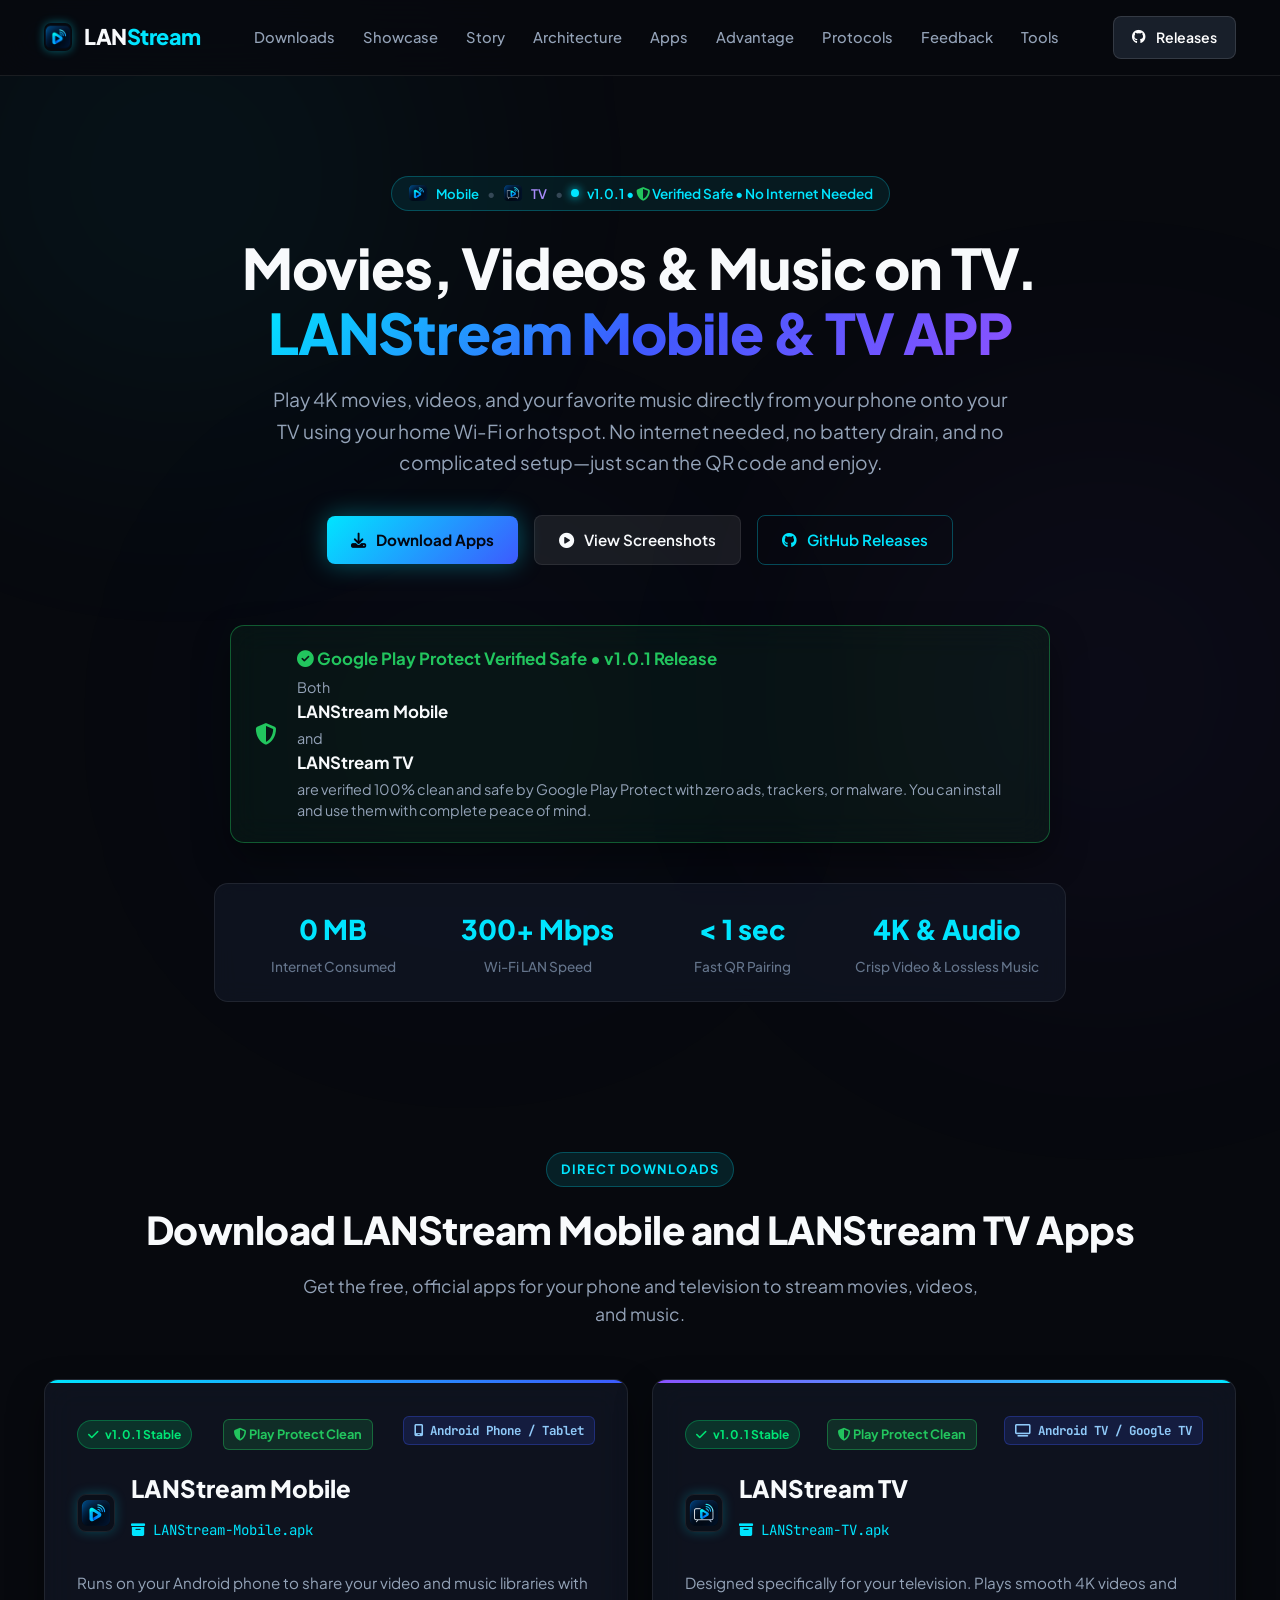
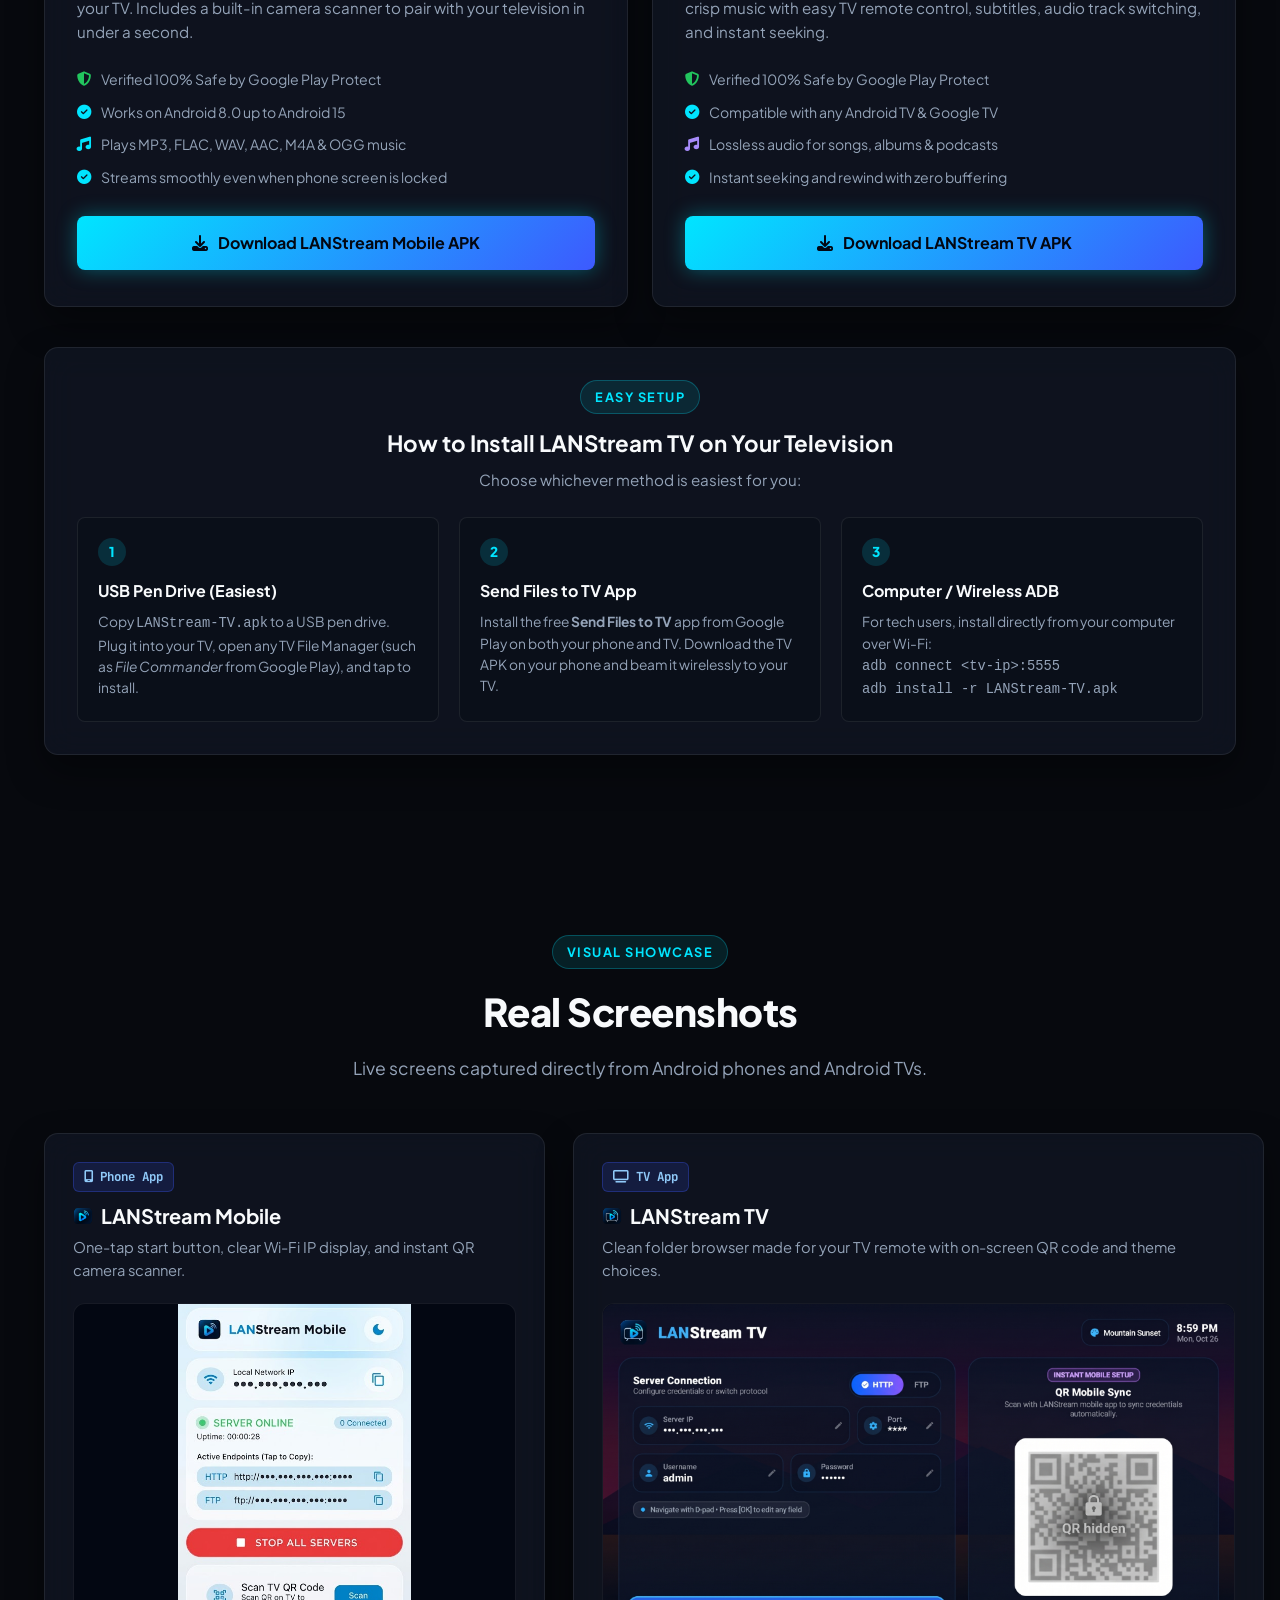
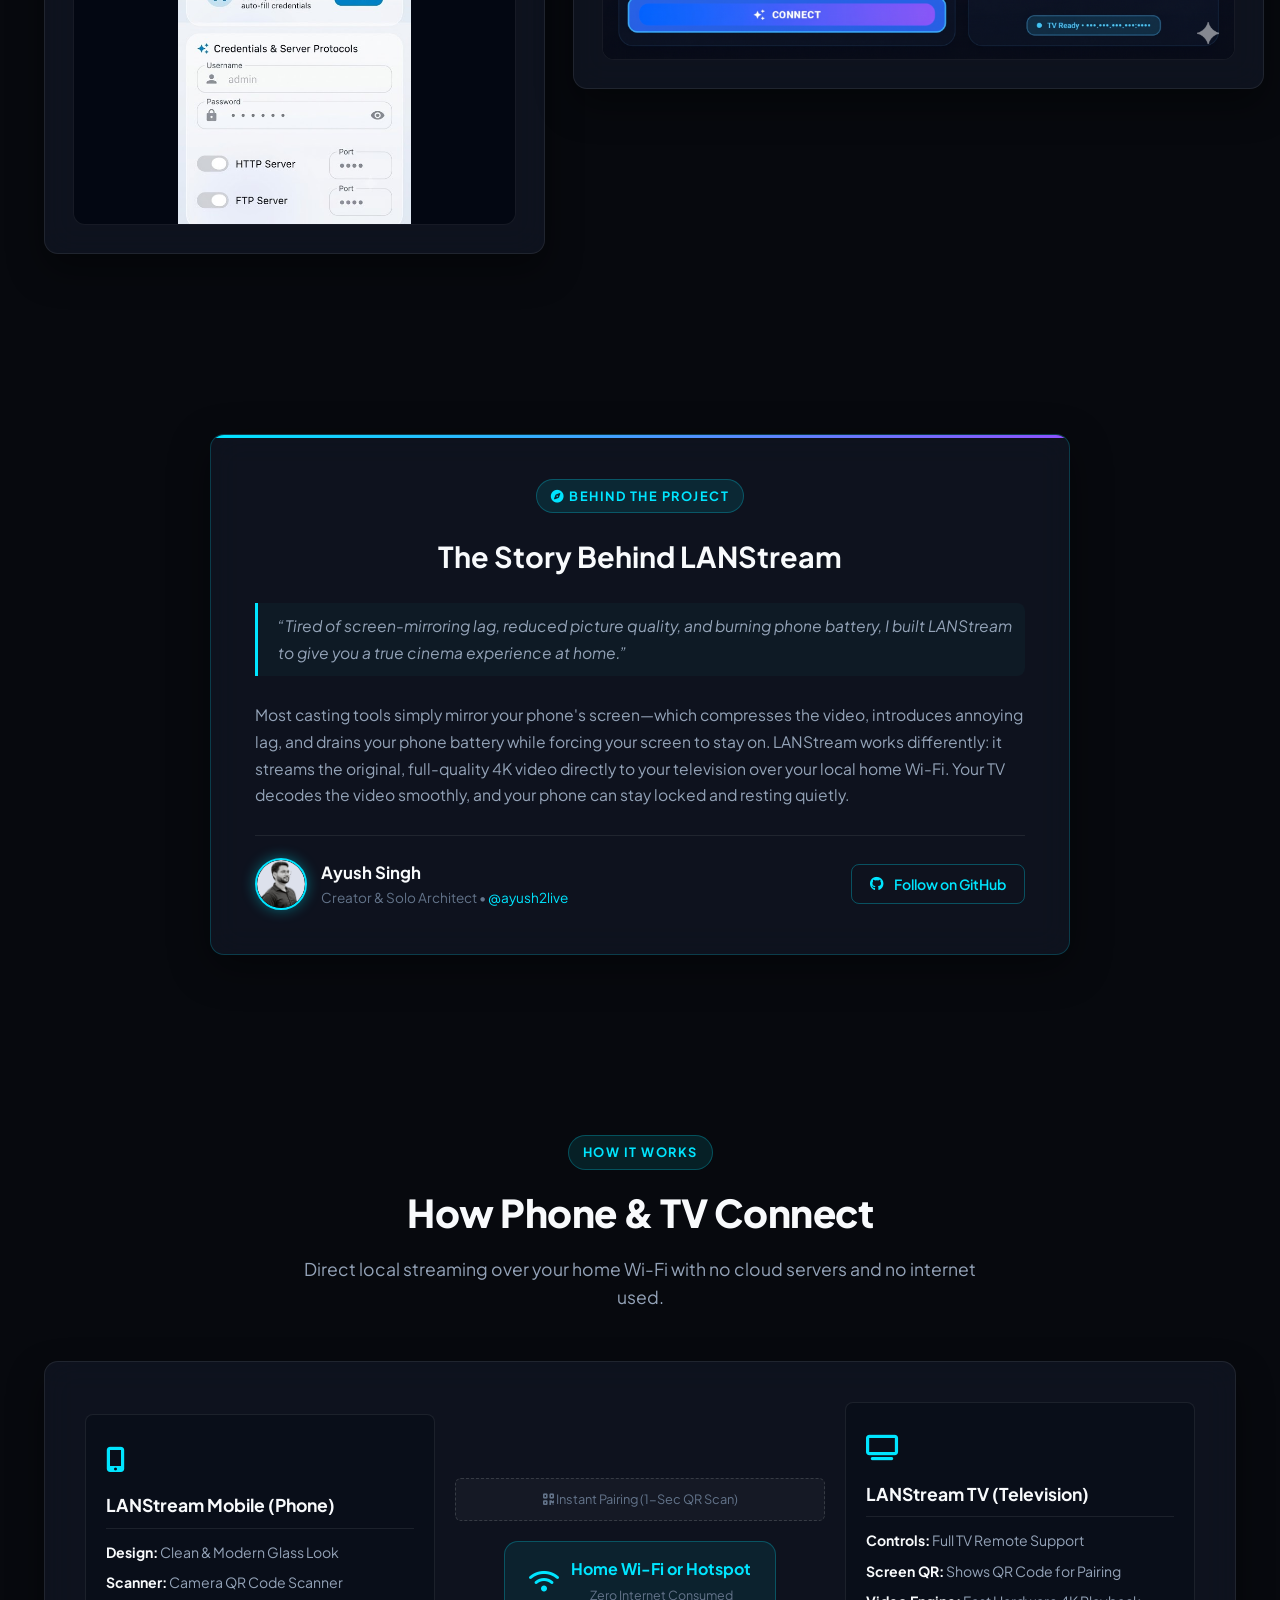
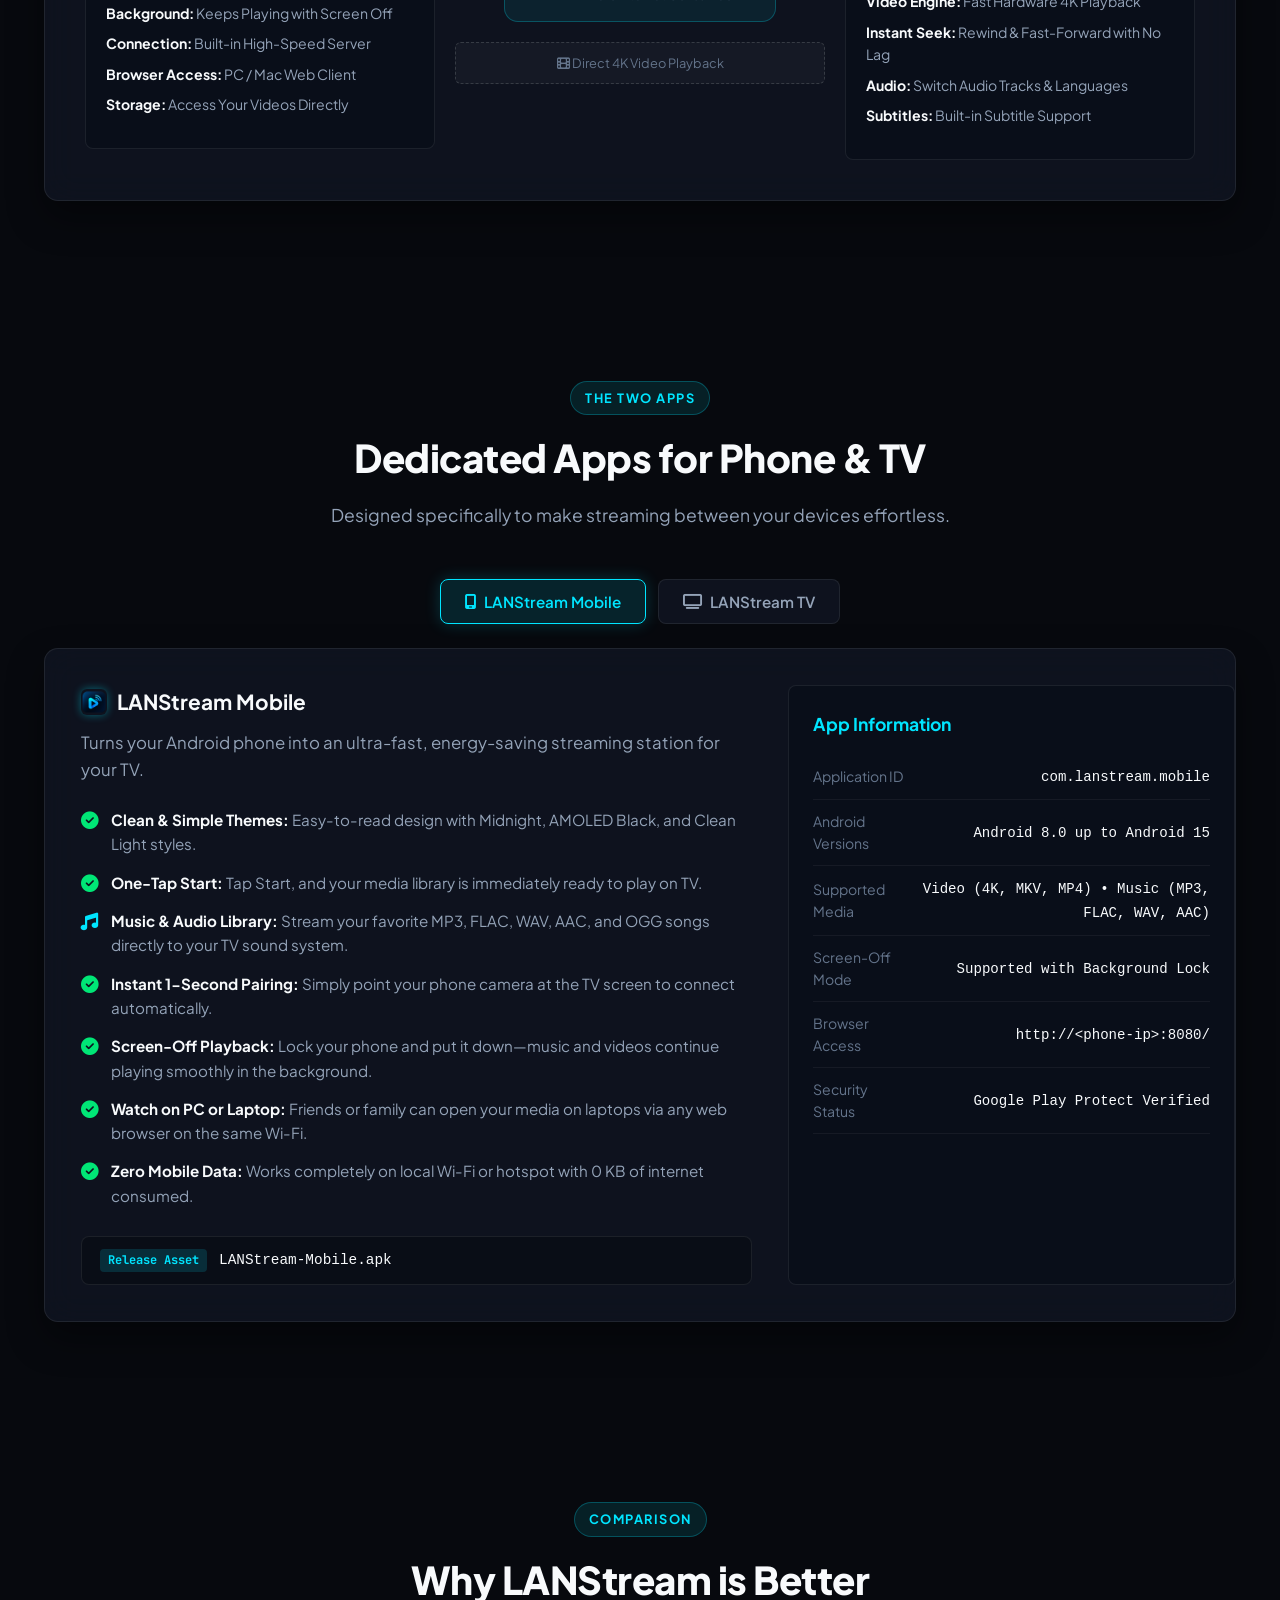
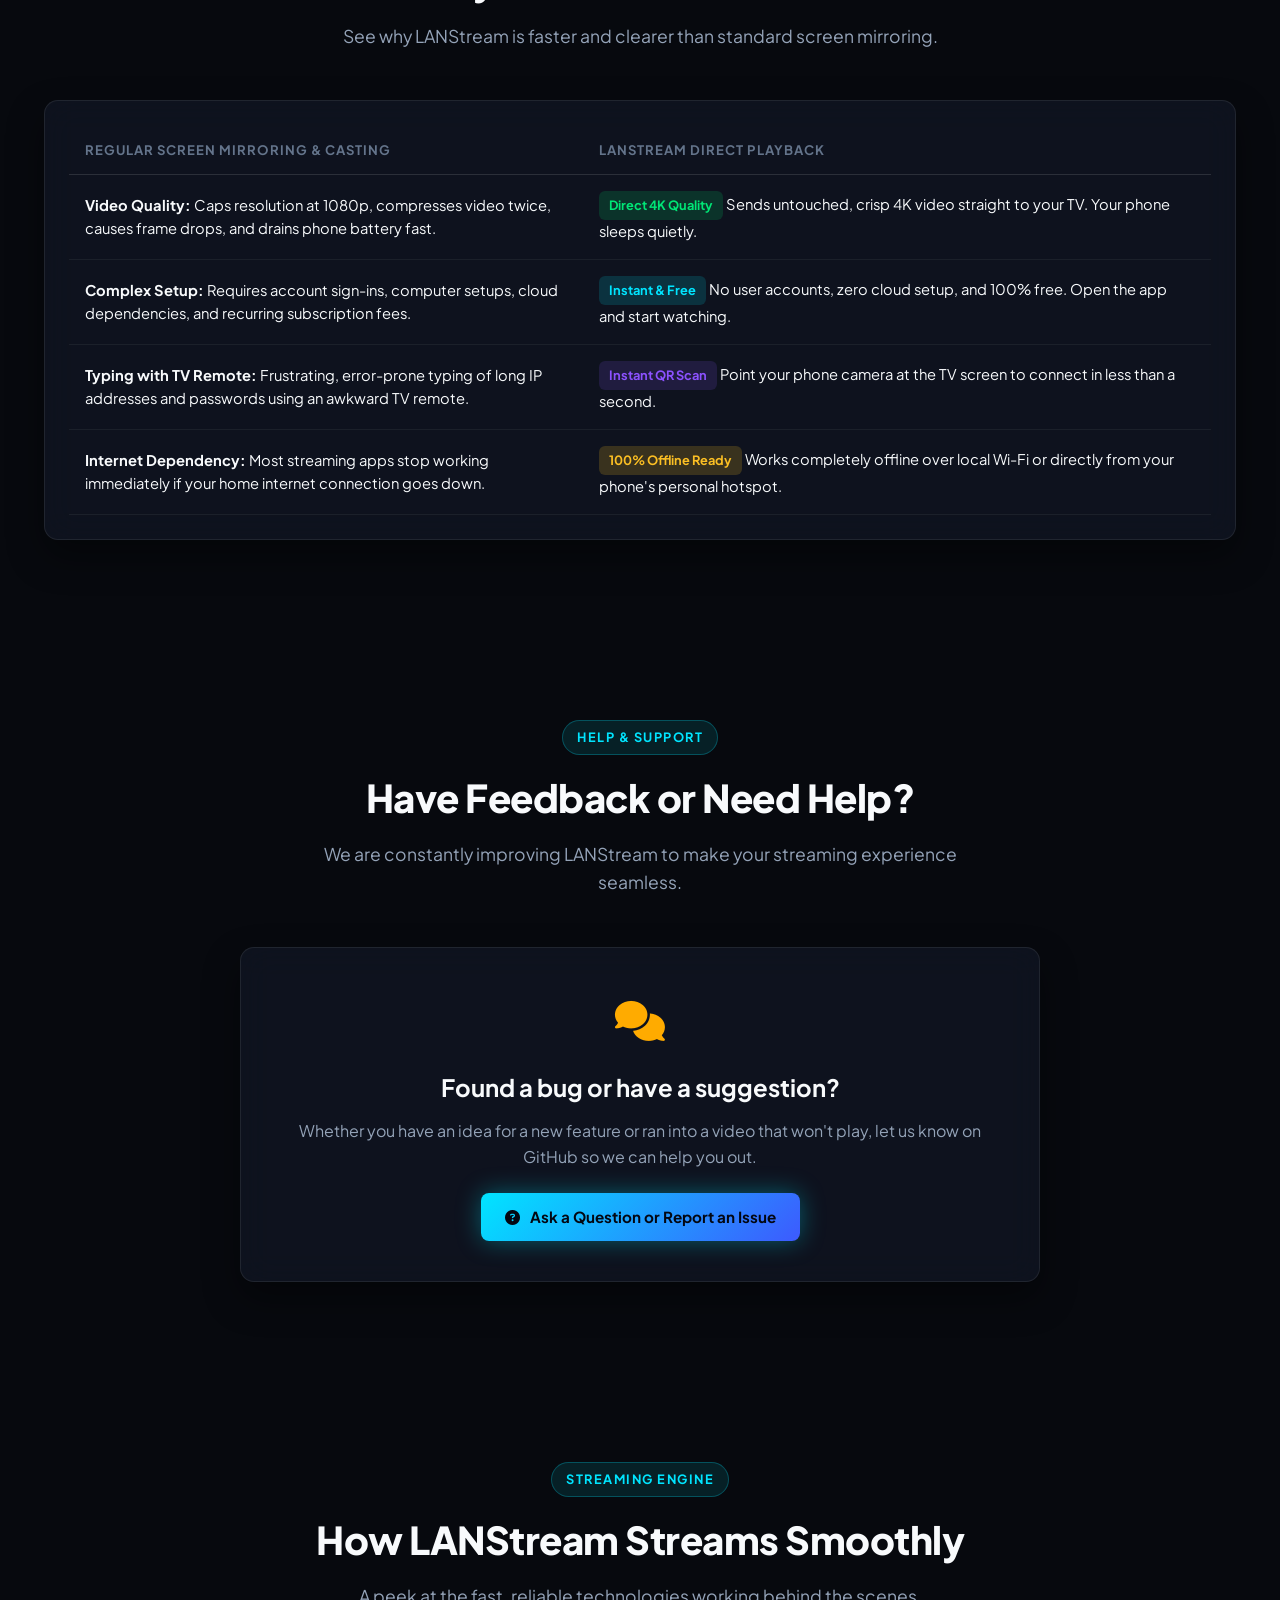
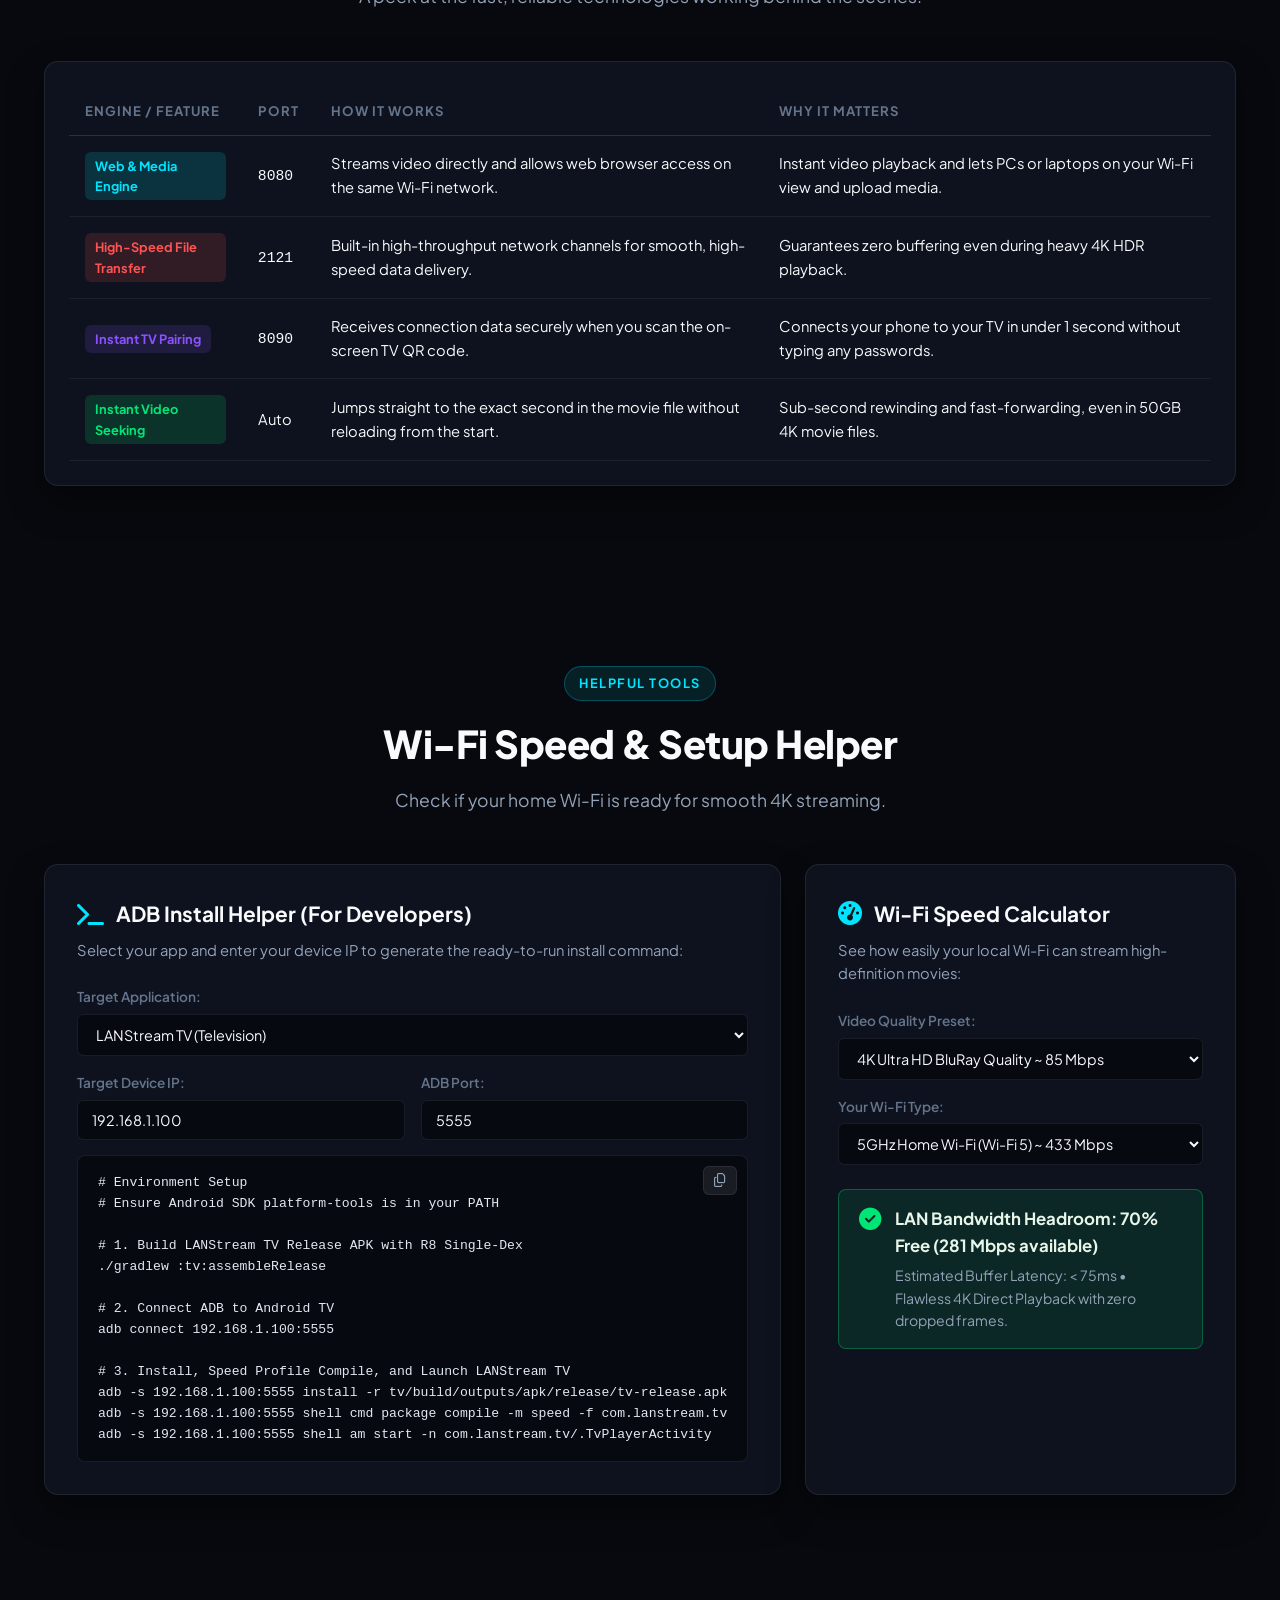
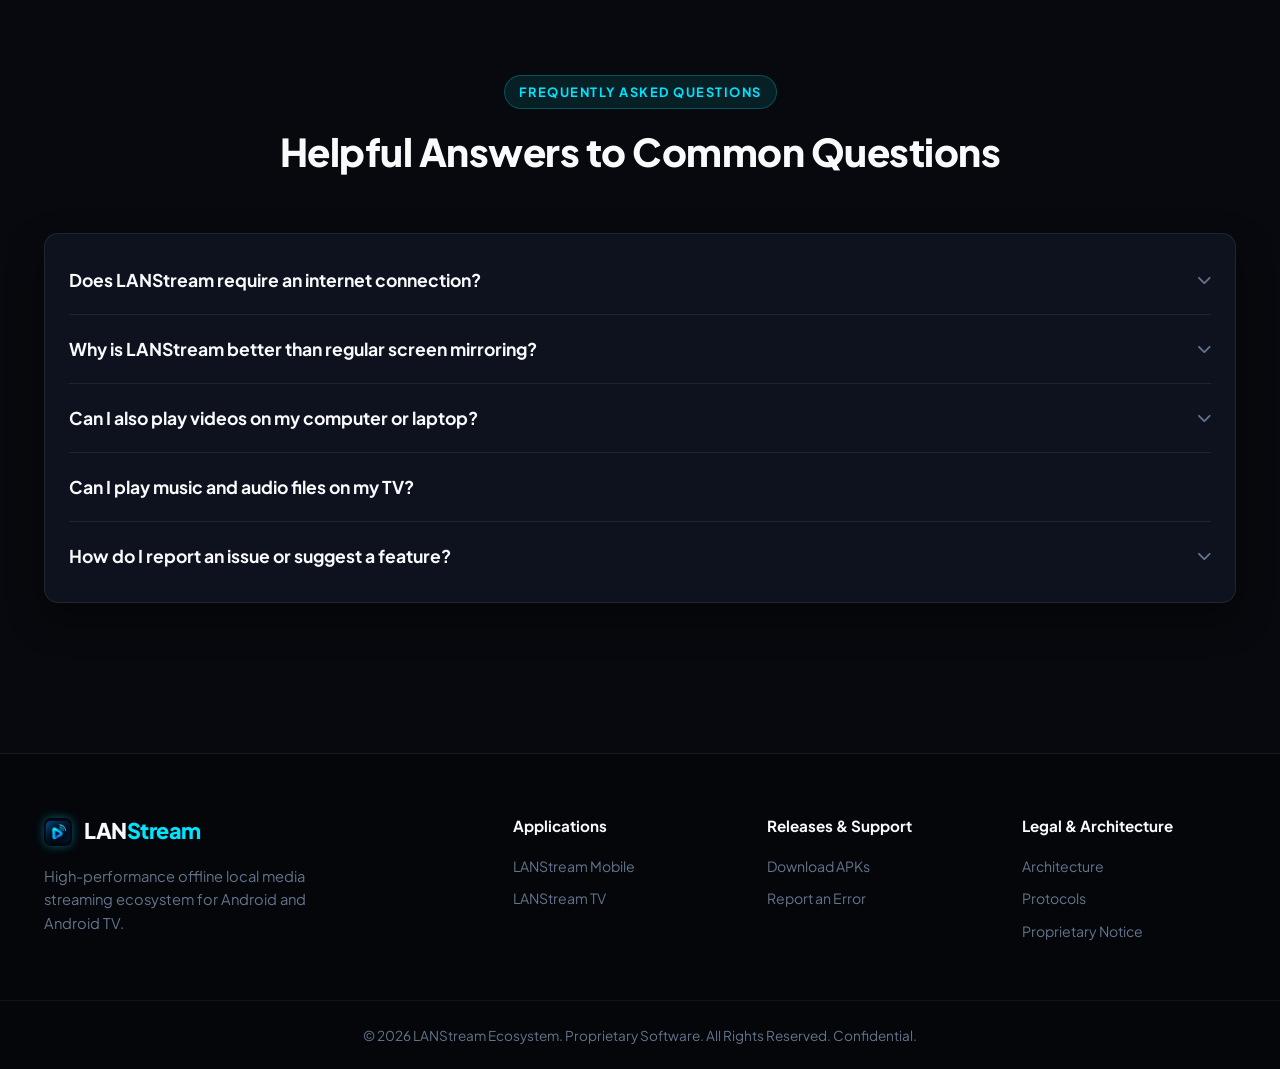
==== commit 95b5e592: "fix(styles): add .badge.amber styling and inline fallback for 100% Offline Ready" ====
--- a/index.html
+++ b/index.html
@@ -20,7 +20,7 @@
     <!-- Favicon -->
     <link rel="icon" type="image/png" href="assets/mobile_logo.png">
     
-    <link rel="stylesheet" href="styles.css?v=1.0.3">
+    <link rel="stylesheet" href="styles.css?v=1.0.4">
 </head>
 <body>
 
@@ -543,7 +543,7 @@
                         </tr>
                         <tr>
                             <td><strong>Internet Dependency:</strong> Most streaming apps stop working immediately if your home internet connection goes down.</td>
-                            <td><span class="badge amber">100% Offline Ready</span> Works completely offline over local Wi-Fi or directly from your phone's personal hotspot.</td>
+                            <td><span class="badge amber" style="background: rgba(251, 191, 36, 0.18); color: #fbbf24;">100% Offline Ready</span> Works completely offline over local Wi-Fi or directly from your phone's personal hotspot.</td>
                         </tr>
                     </tbody>
                 </table>
--- a/styles.css
+++ b/styles.css
@@ -1013,6 +1013,8 @@
 .badge.red { background: rgba(255, 82, 82, 0.15); color: var(--red-accent); }
 .badge.purple { background: rgba(140, 82, 255, 0.15); color: var(--purple-accent); }
 .badge.green { background: rgba(0, 230, 118, 0.15); color: var(--green-accent); }
+.badge.amber { background: rgba(251, 191, 36, 0.18); color: #fbbf24; }
+.badge.orange { background: rgba(249, 115, 22, 0.18); color: #f97316; }
 
 /* Deployment Cards */
 .deployment-cards-grid {
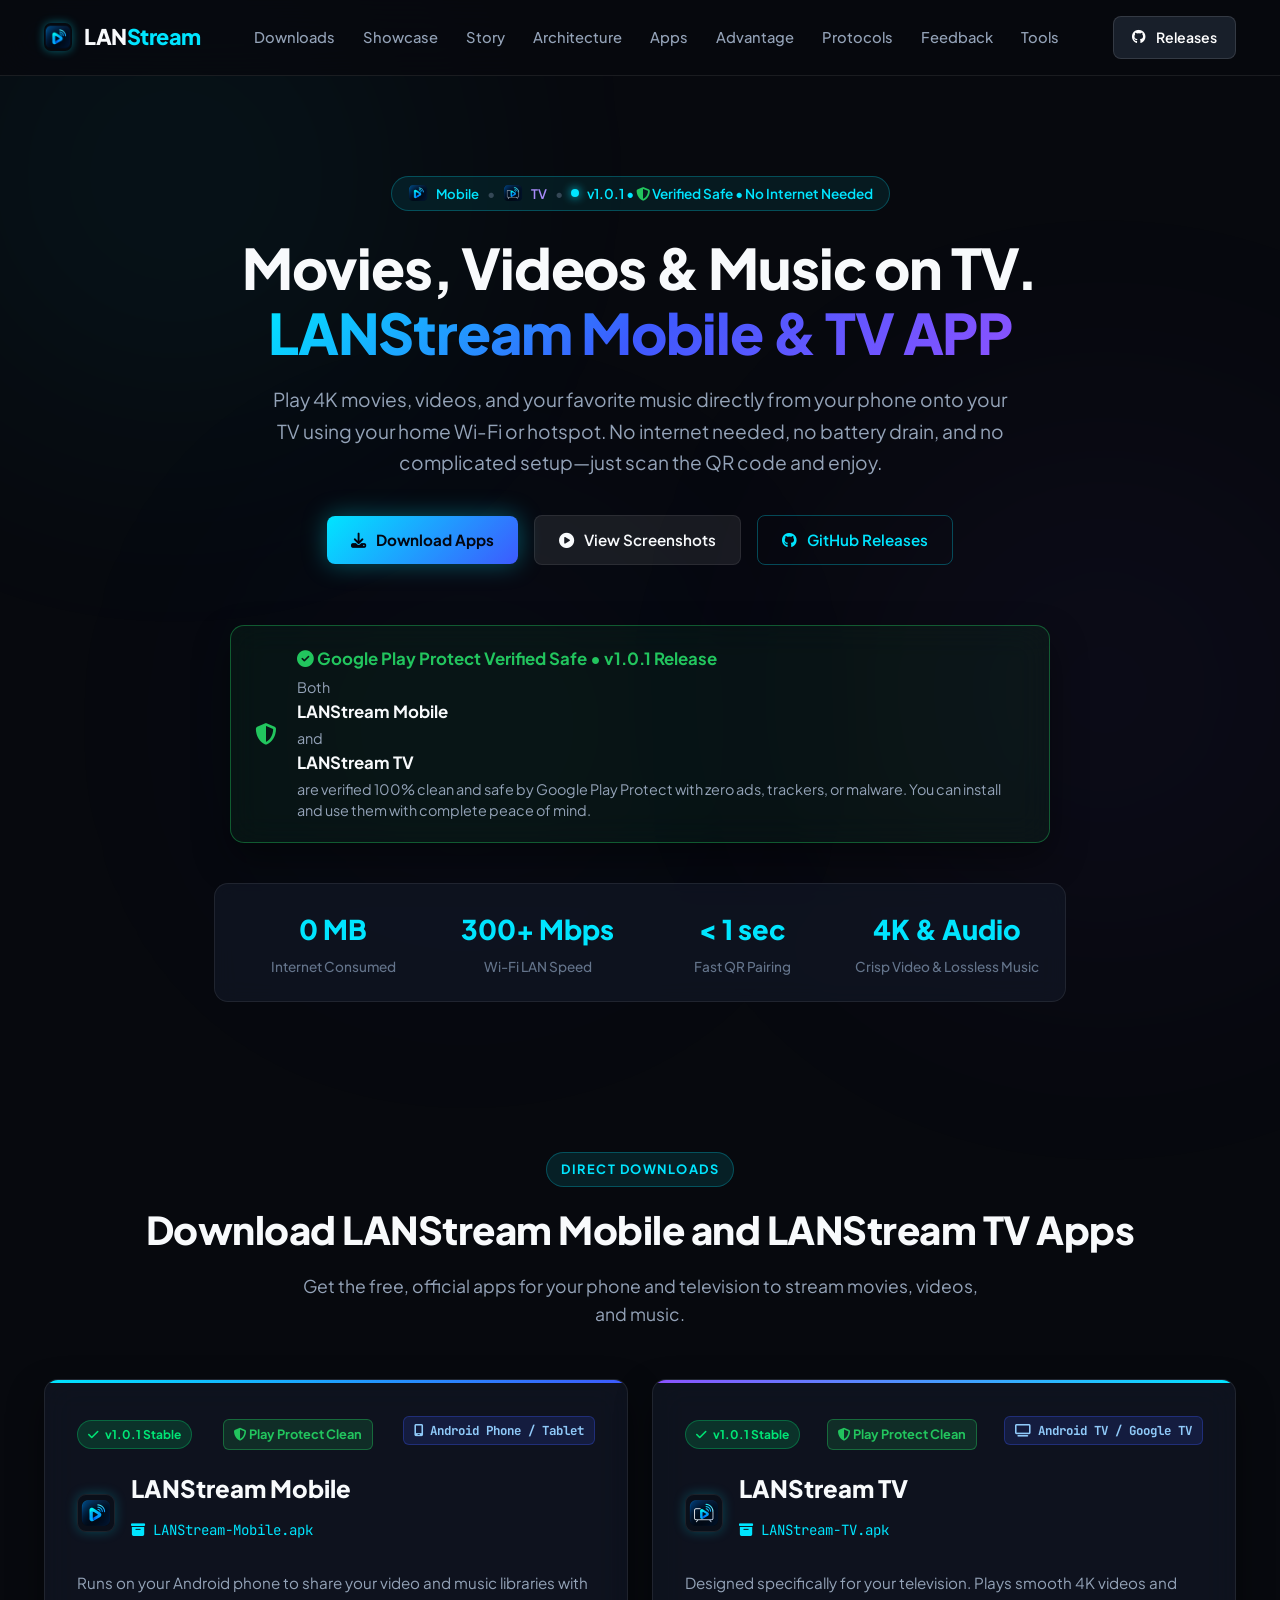
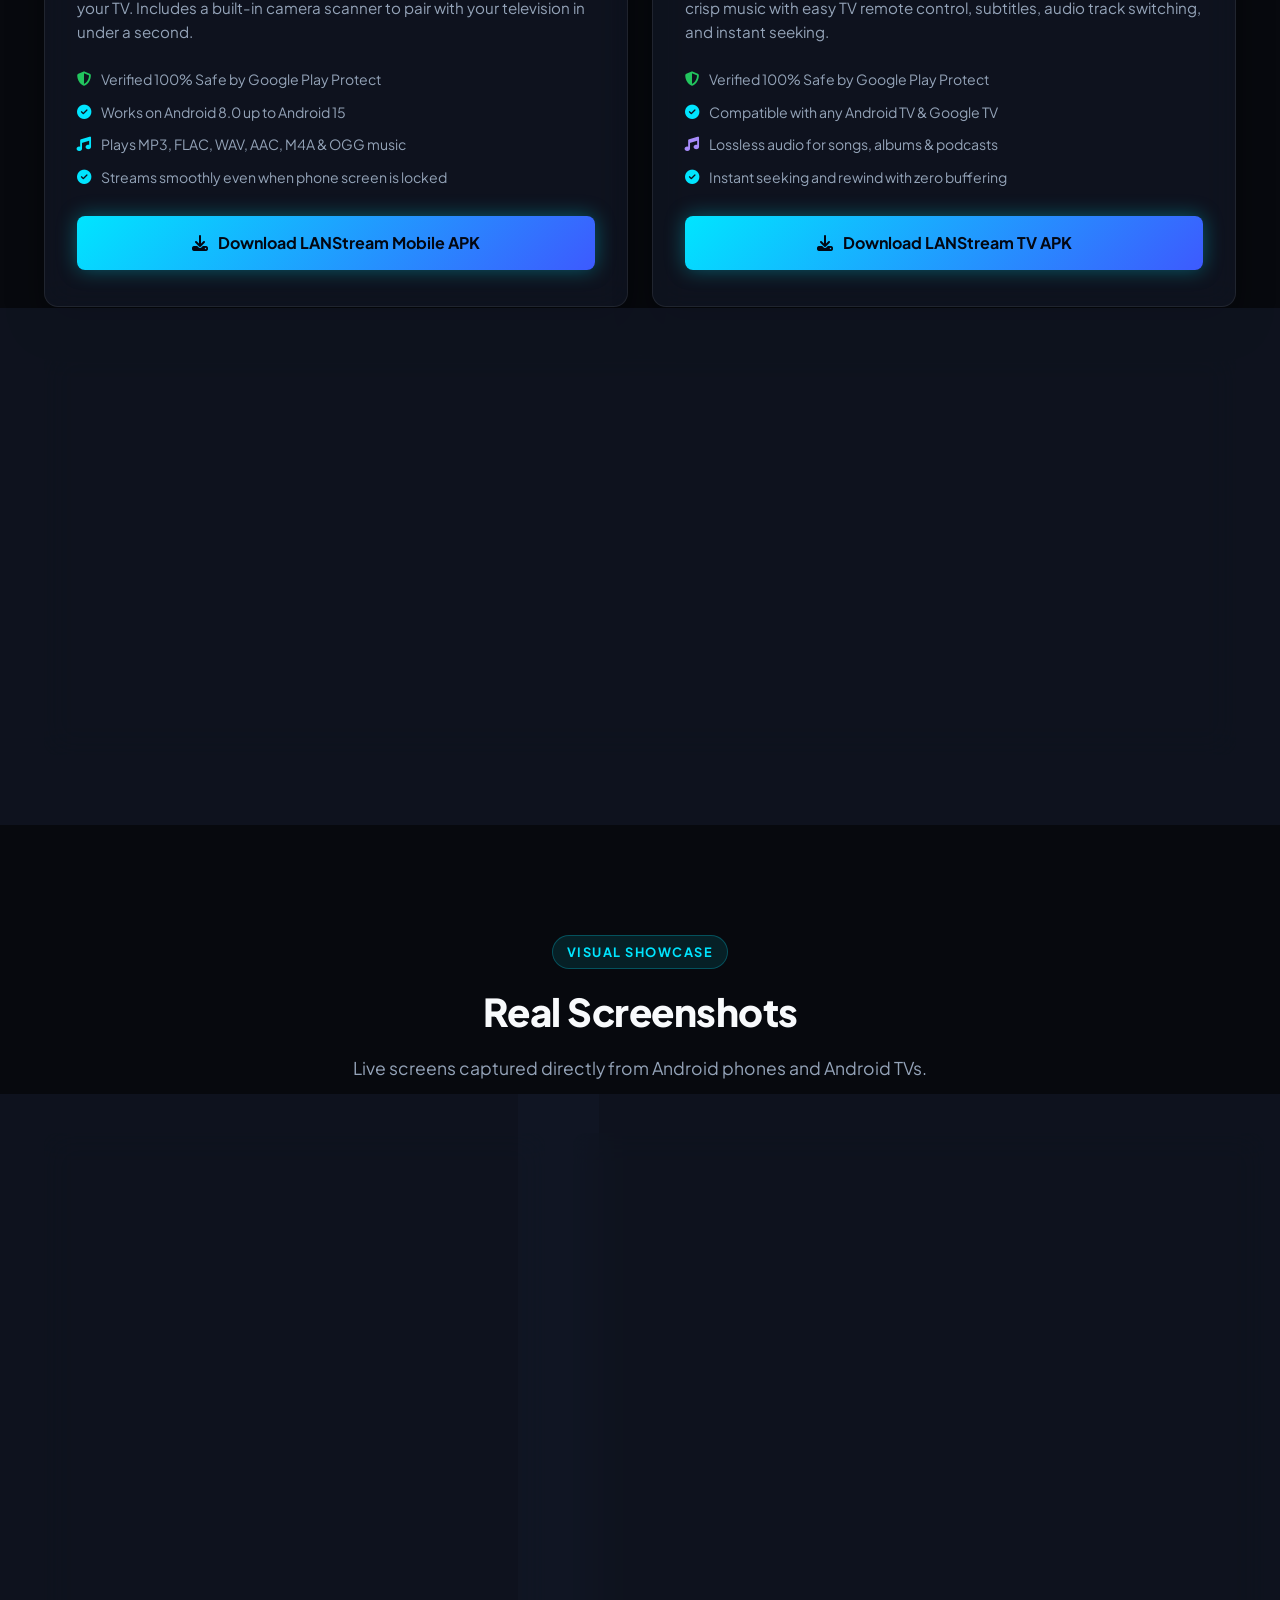
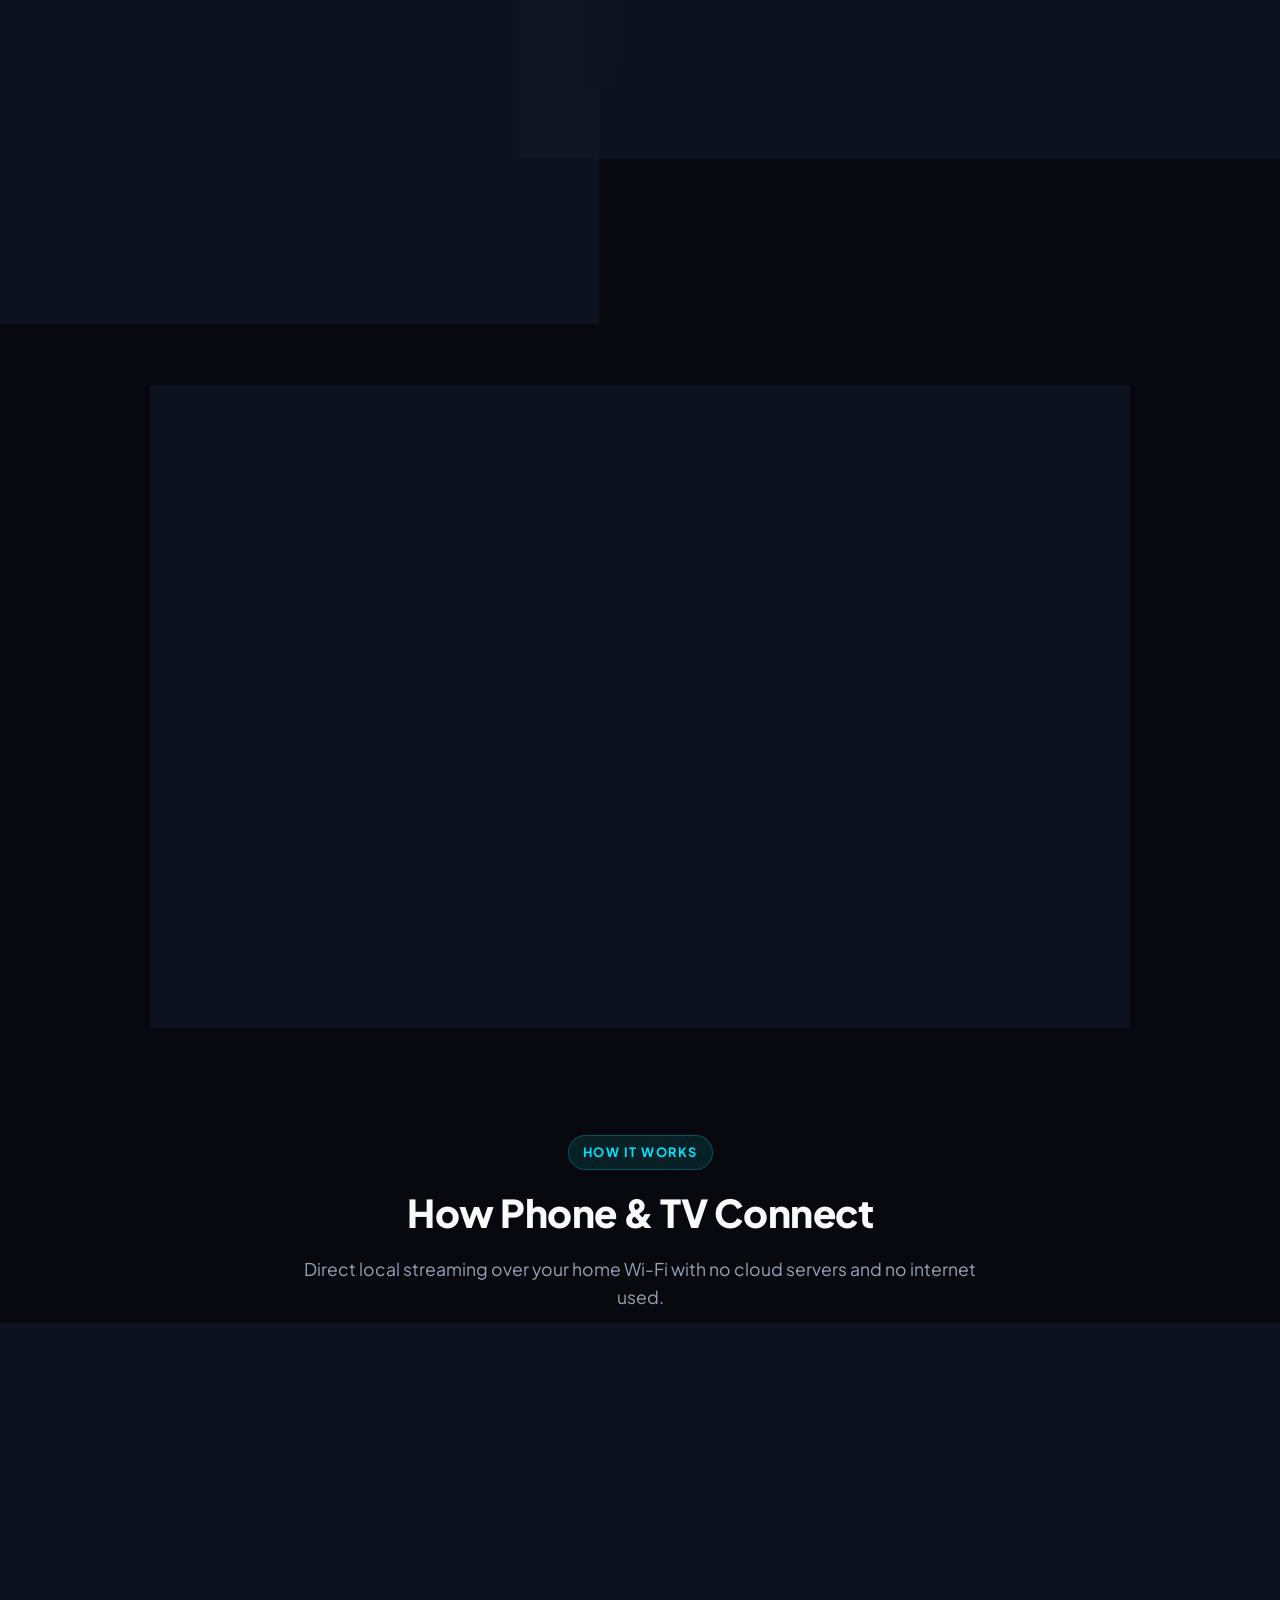
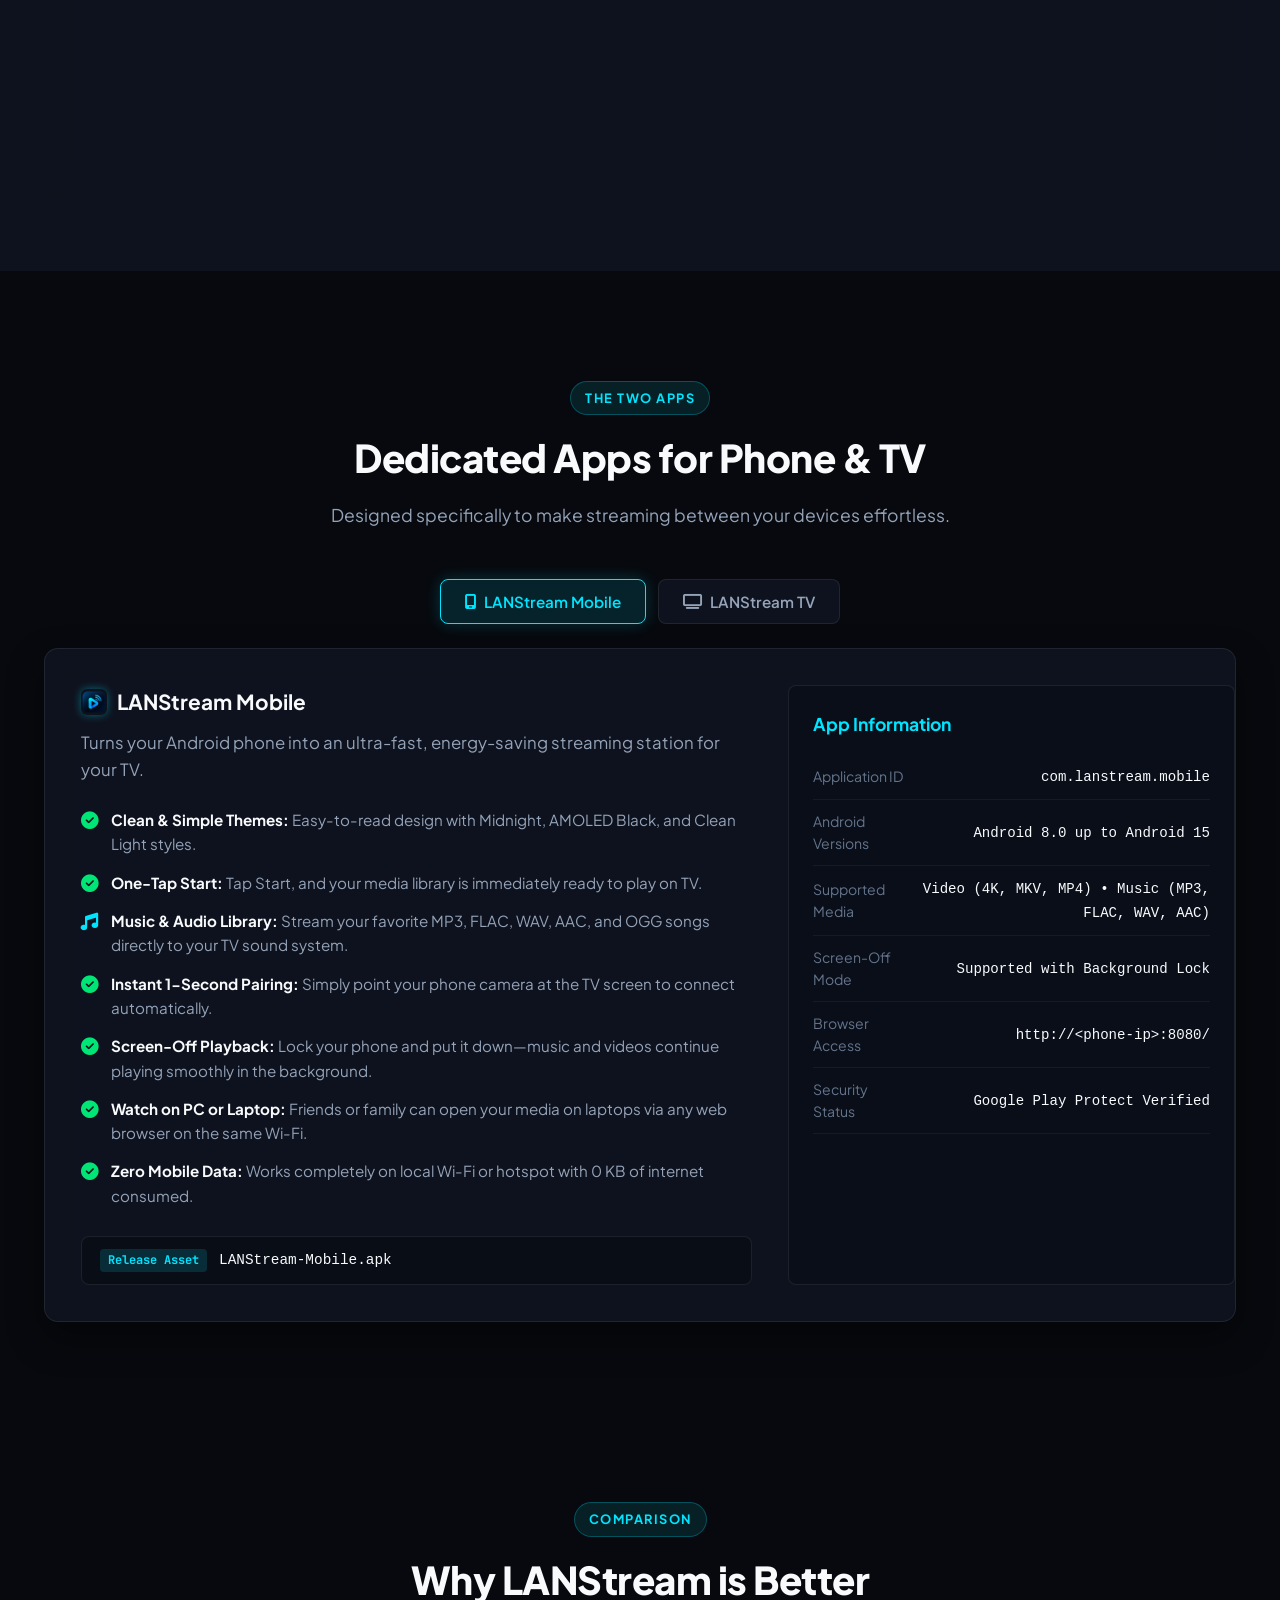
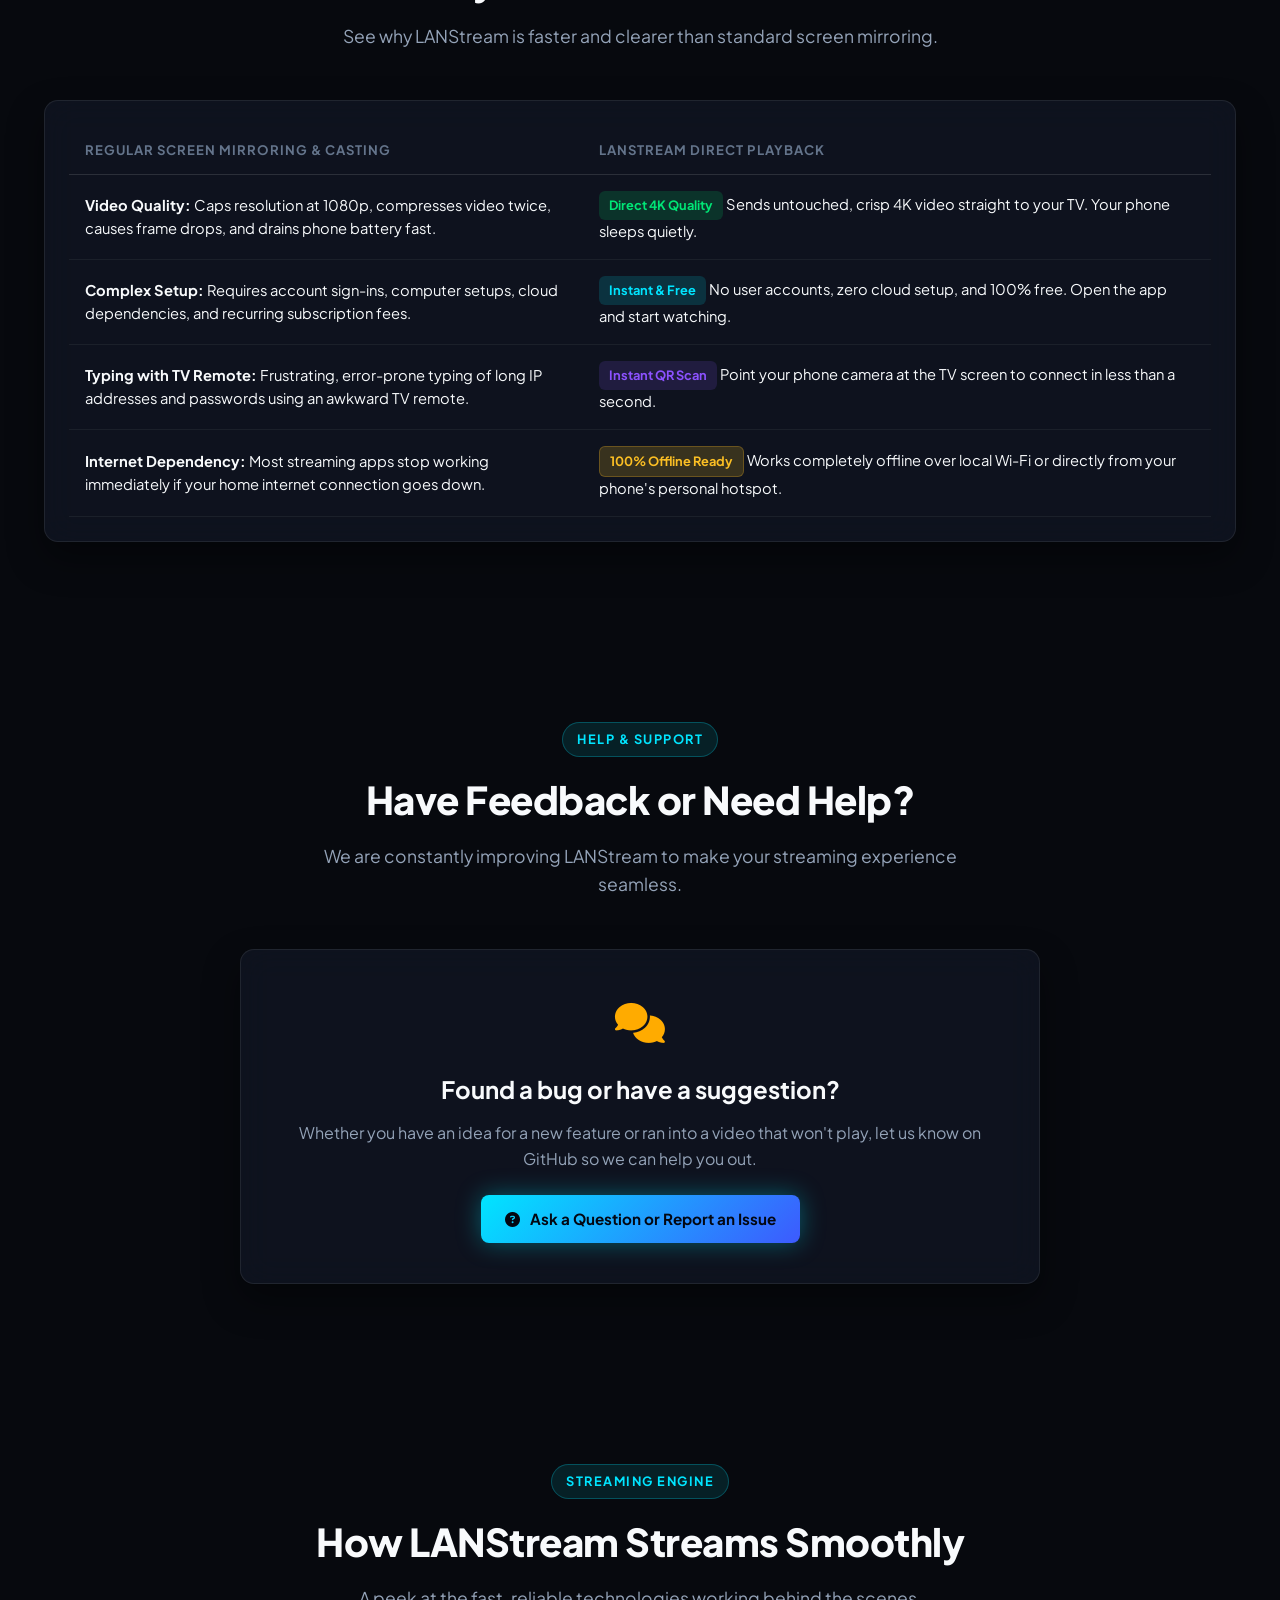
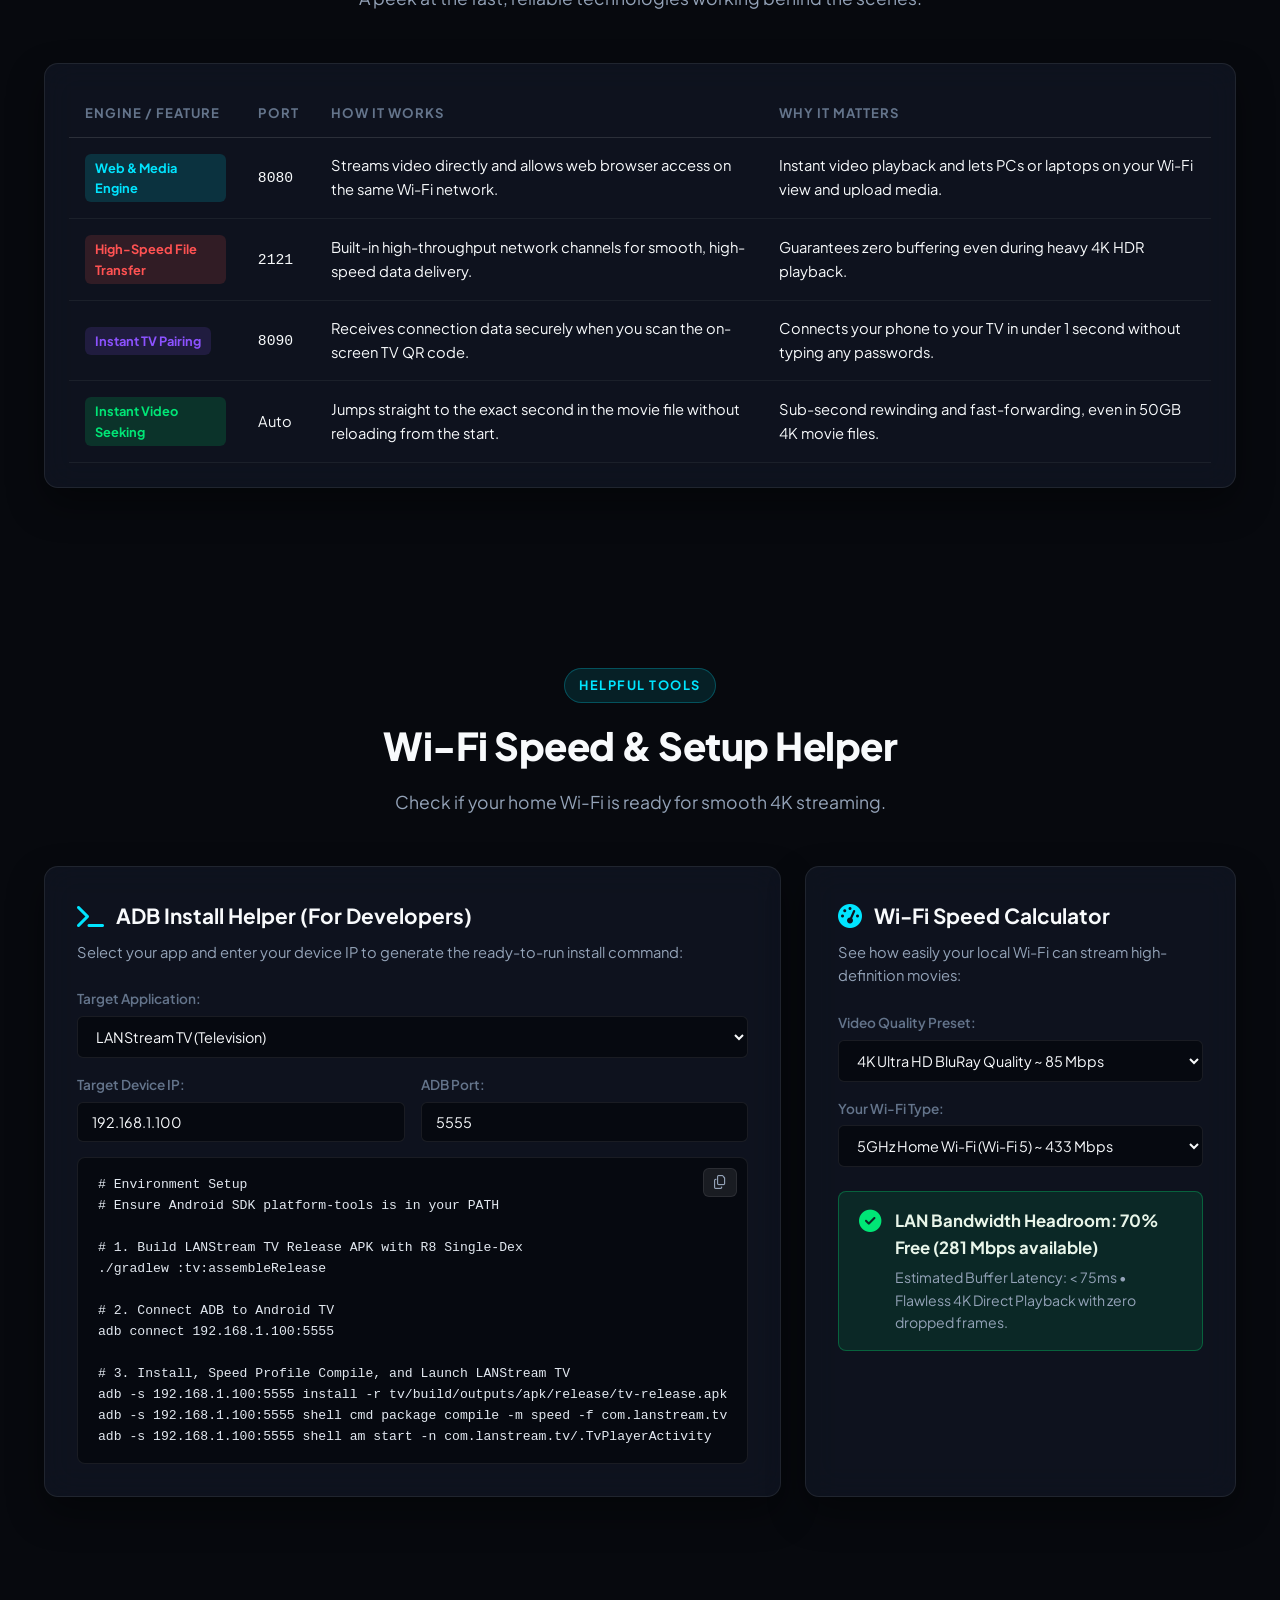
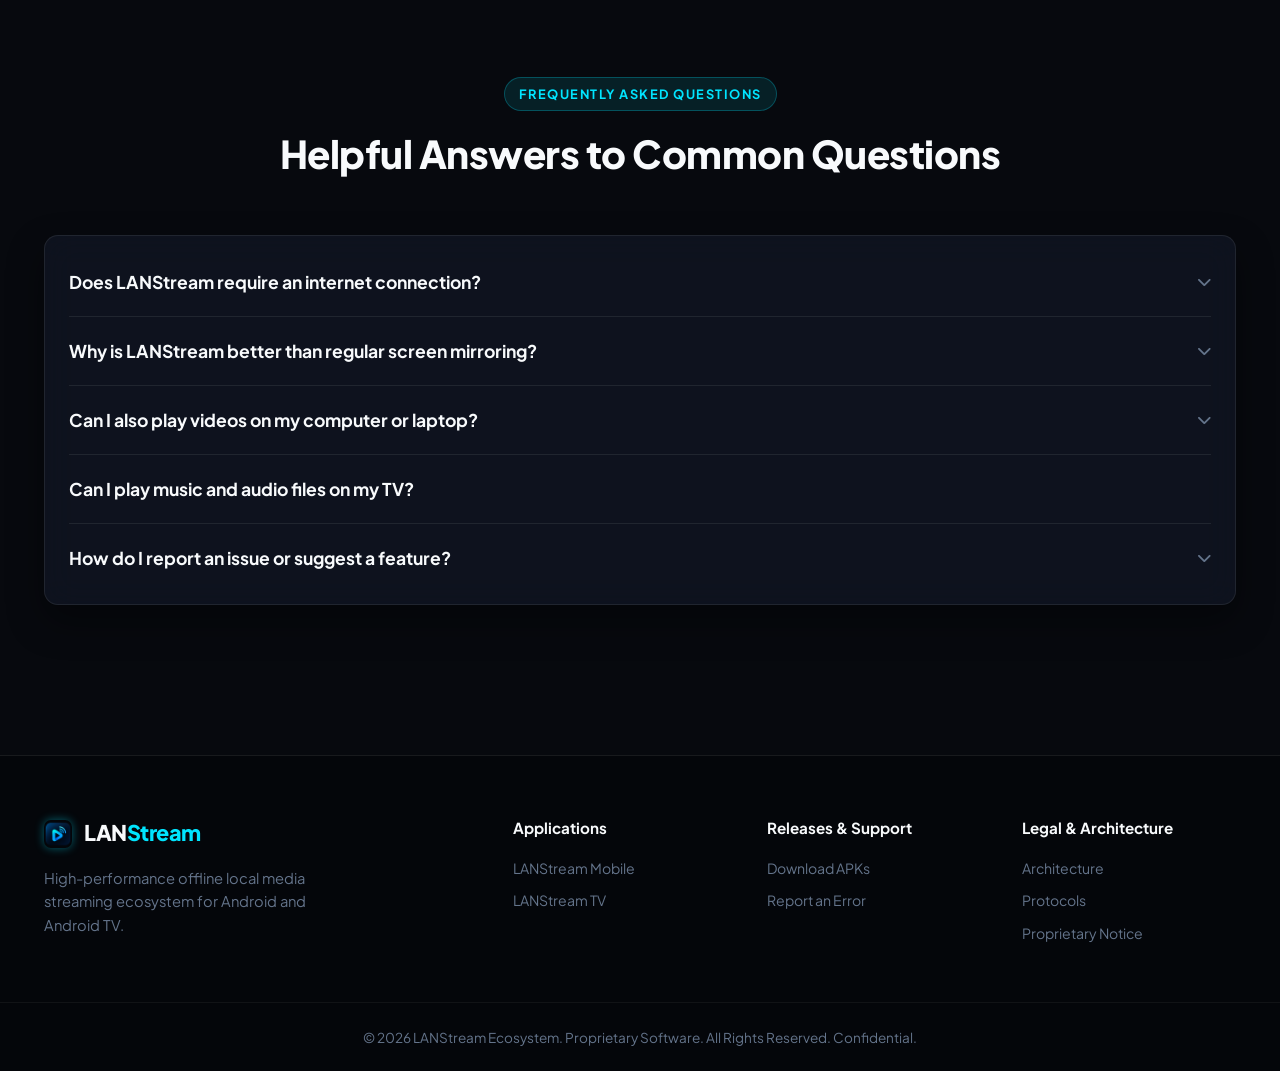
==== commit 5b05b646: "fix(badges): add explicit inline styling to comparison table badges" ====
--- a/index.html
+++ b/index.html
@@ -531,19 +531,19 @@
                     <tbody>
                         <tr>
                             <td><strong>Video Quality:</strong> Caps resolution at 1080p, compresses video twice, causes frame drops, and drains phone battery fast.</td>
-                            <td><span class="badge green">Direct 4K Quality</span> Sends untouched, crisp 4K video straight to your TV. Your phone sleeps quietly.</td>
+                            <td><span class="badge green" style="display: inline-block; padding: 4px 10px; border-radius: 6px; font-weight: 700; font-size: 0.8rem; background: rgba(0, 230, 118, 0.15); color: #00e676;">Direct 4K Quality</span> Sends untouched, crisp 4K video straight to your TV. Your phone sleeps quietly.</td>
                         </tr>
                         <tr>
                             <td><strong>Complex Setup:</strong> Requires account sign-ins, computer setups, cloud dependencies, and recurring subscription fees.</td>
-                            <td><span class="badge blue">Instant &amp; Free</span> No user accounts, zero cloud setup, and 100% free. Open the app and start watching.</td>
+                            <td><span class="badge blue" style="display: inline-block; padding: 4px 10px; border-radius: 6px; font-weight: 700; font-size: 0.8rem; background: rgba(0, 229, 255, 0.15); color: #00e5ff;">Instant &amp; Free</span> No user accounts, zero cloud setup, and 100% free. Open the app and start watching.</td>
                         </tr>
                         <tr>
                             <td><strong>Typing with TV Remote:</strong> Frustrating, error-prone typing of long IP addresses and passwords using an awkward TV remote.</td>
-                            <td><span class="badge purple">Instant QR Scan</span> Point your phone camera at the TV screen to connect in less than a second.</td>
+                            <td><span class="badge purple" style="display: inline-block; padding: 4px 10px; border-radius: 6px; font-weight: 700; font-size: 0.8rem; background: rgba(140, 82, 255, 0.15); color: #8c52ff;">Instant QR Scan</span> Point your phone camera at the TV screen to connect in less than a second.</td>
                         </tr>
                         <tr>
                             <td><strong>Internet Dependency:</strong> Most streaming apps stop working immediately if your home internet connection goes down.</td>
-                            <td><span class="badge amber" style="background: rgba(251, 191, 36, 0.18); color: #fbbf24;">100% Offline Ready</span> Works completely offline over local Wi-Fi or directly from your phone's personal hotspot.</td>
+                            <td><span class="badge amber" style="display: inline-block; padding: 4px 10px; border-radius: 6px; font-weight: 700; font-size: 0.8rem; background: rgba(251, 191, 36, 0.18); color: #fbbf24; border: 1px solid rgba(251, 191, 36, 0.25);">100% Offline Ready</span> Works completely offline over local Wi-Fi or directly from your phone's personal hotspot.</td>
                         </tr>
                     </tbody>
                 </table>
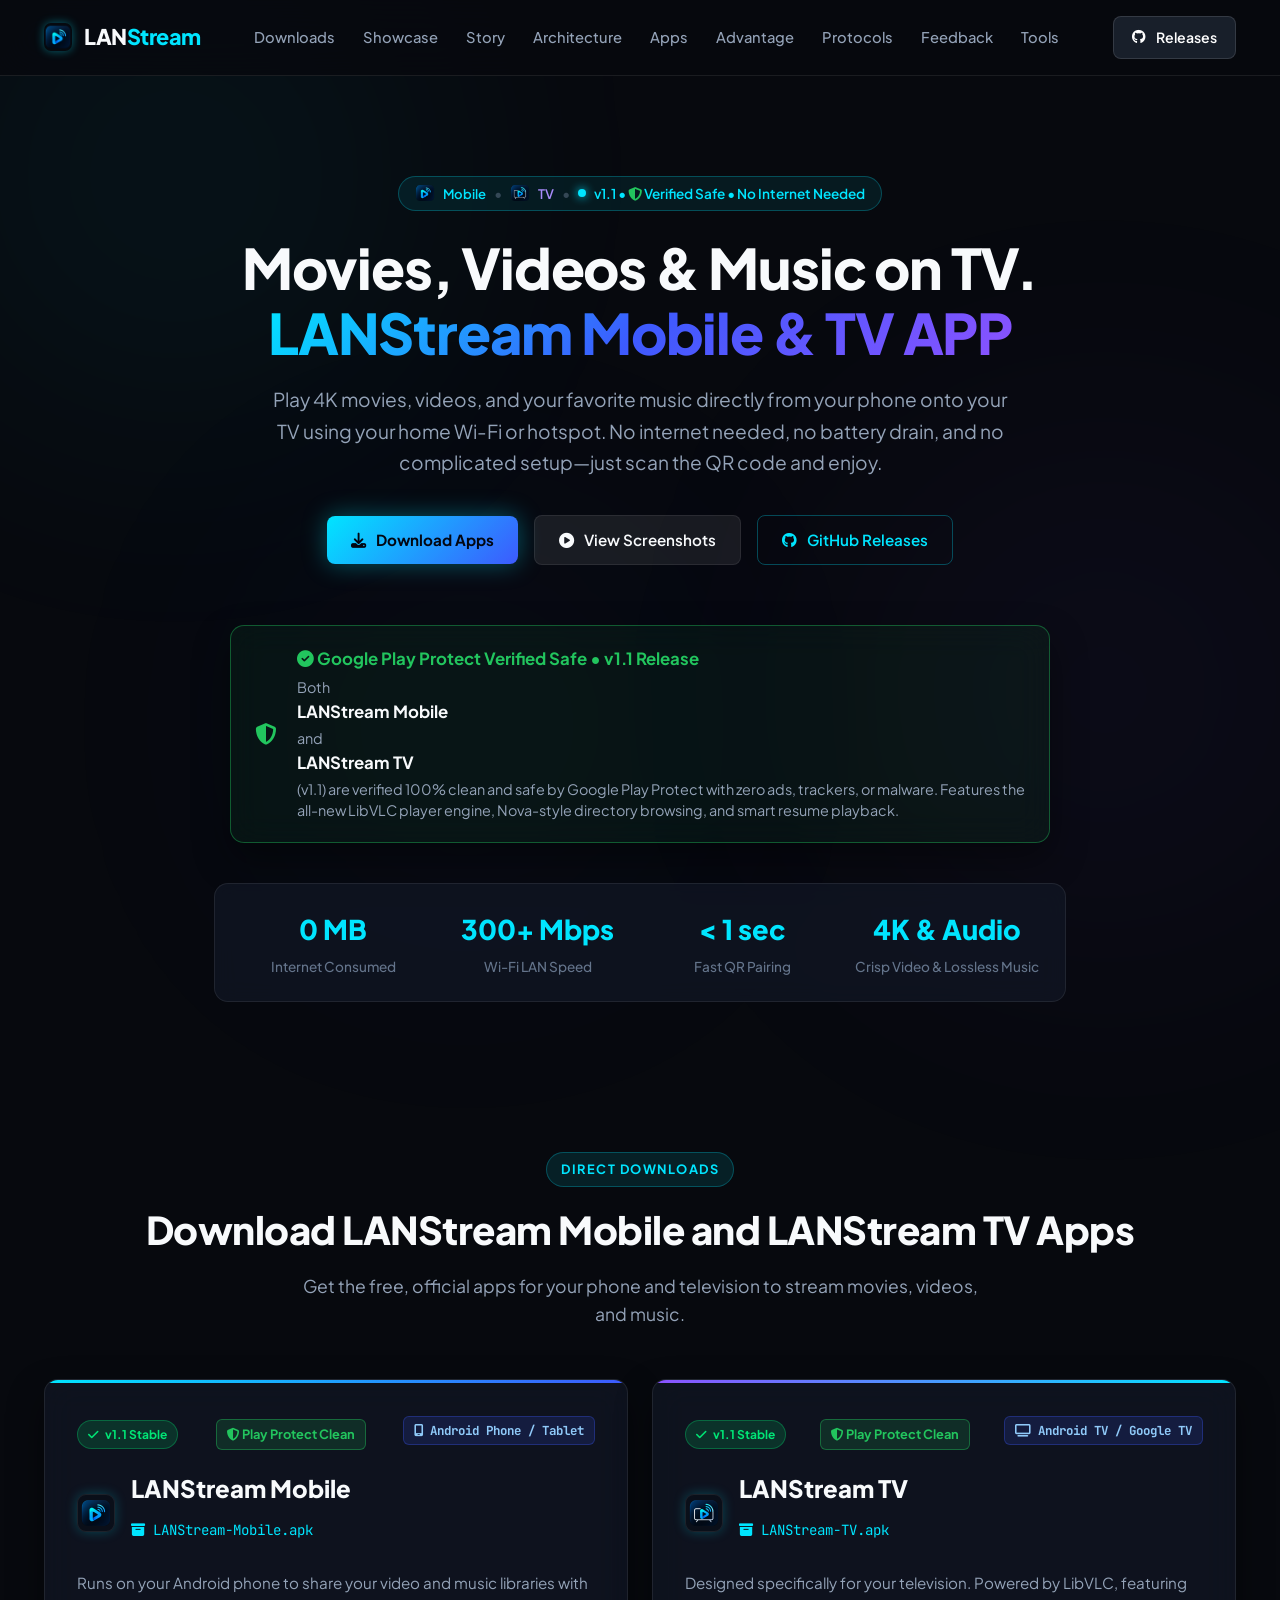
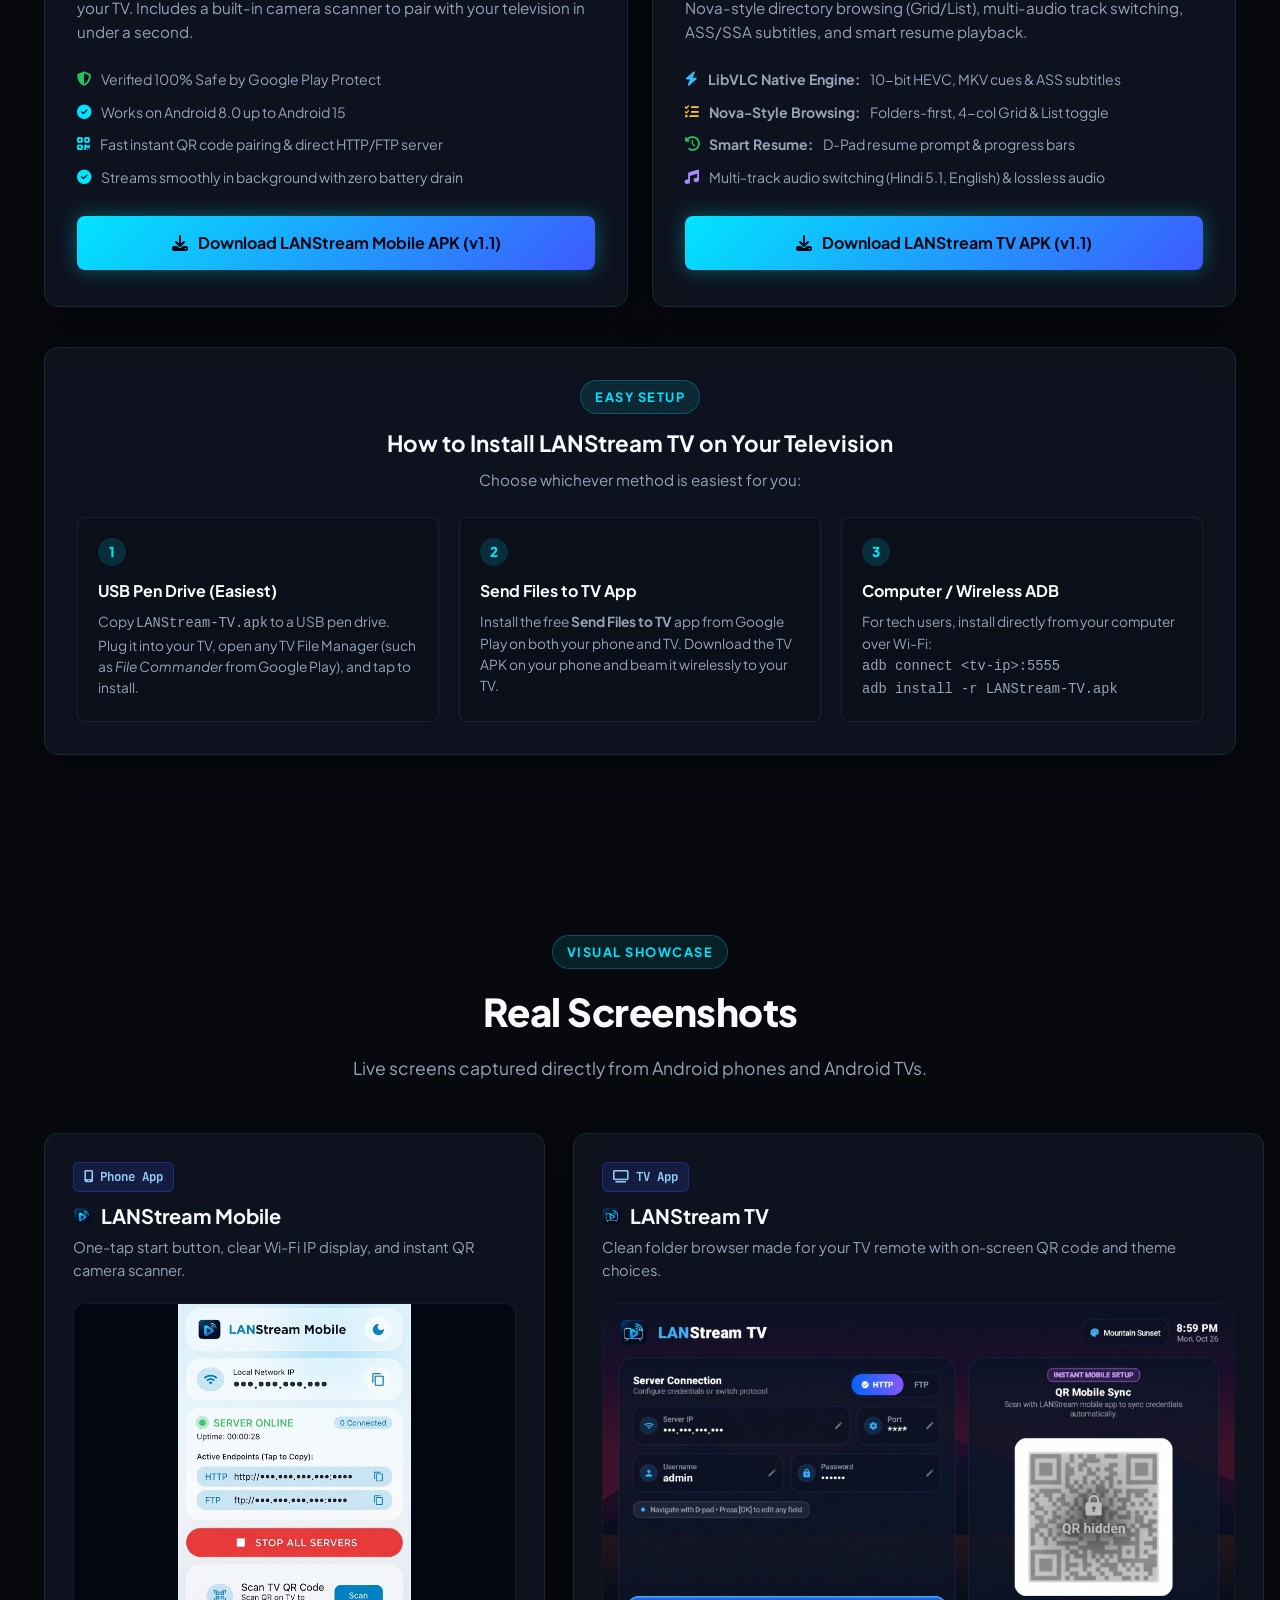
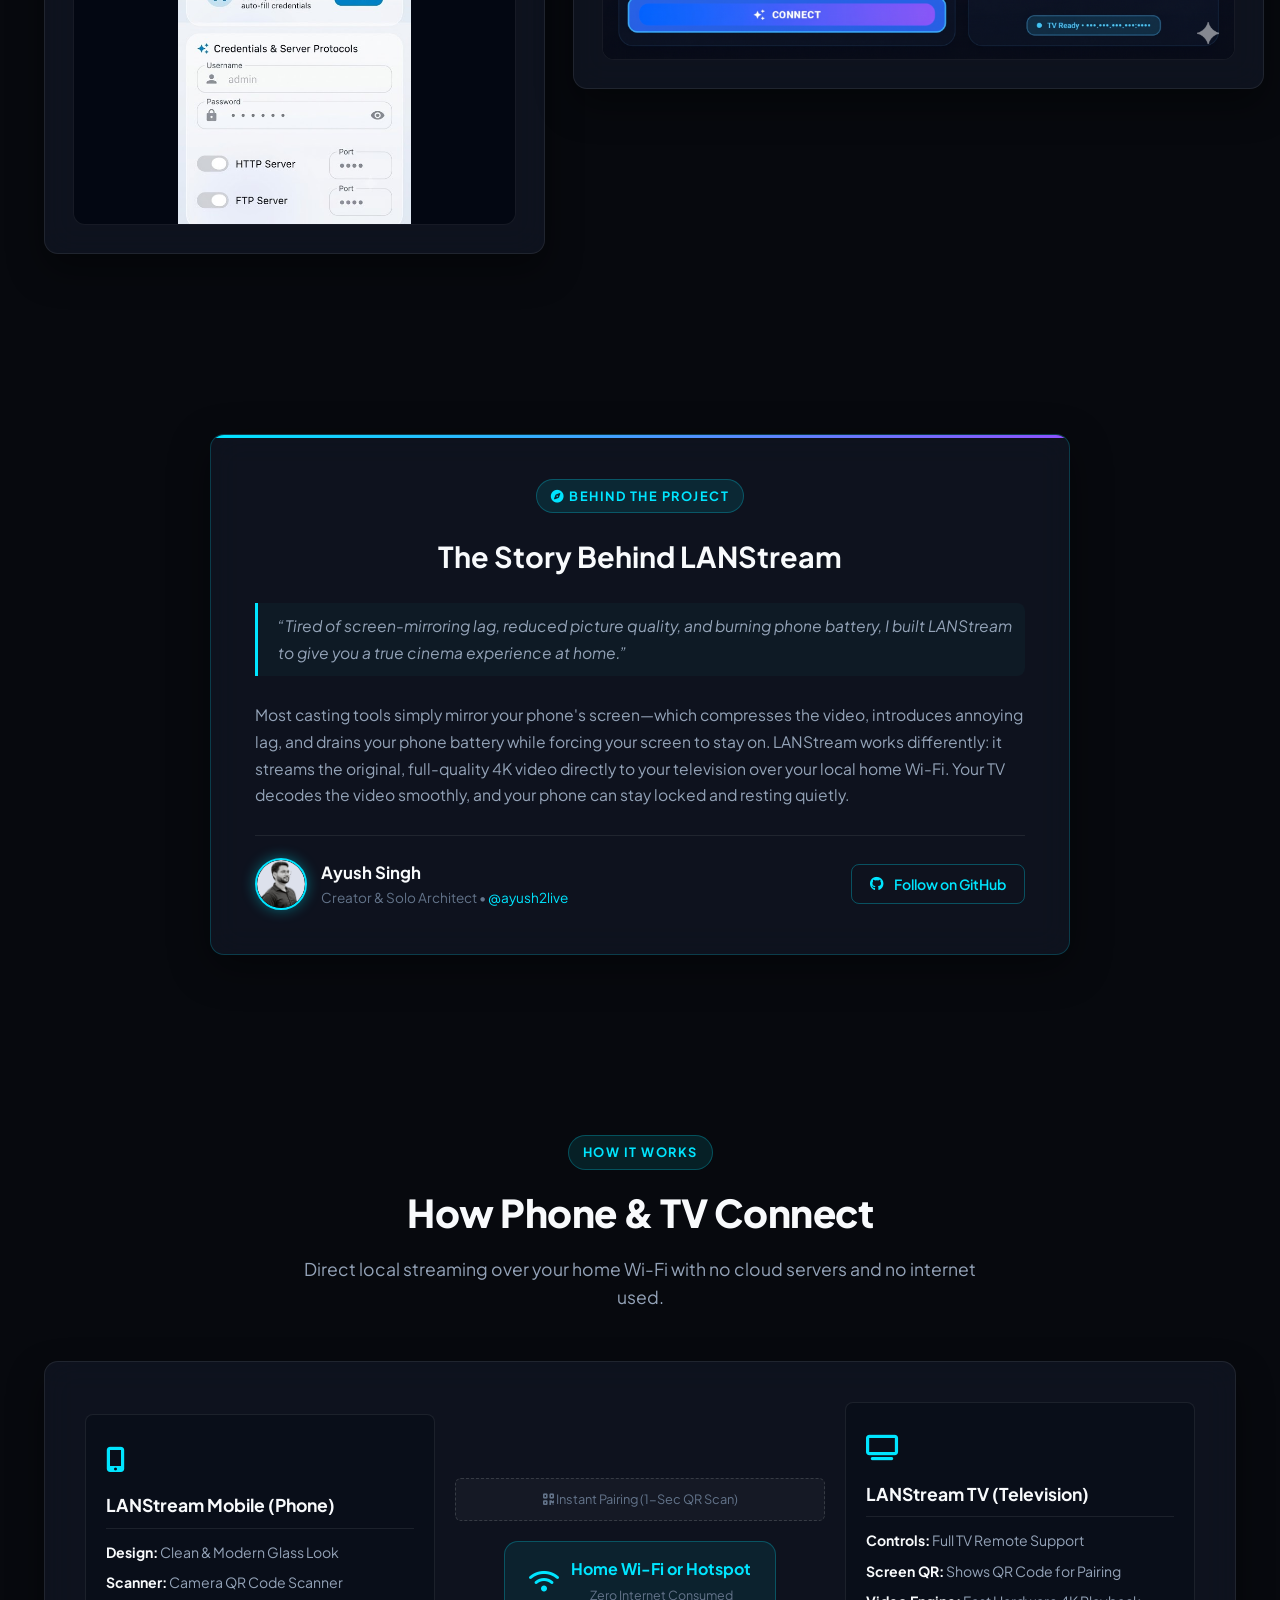
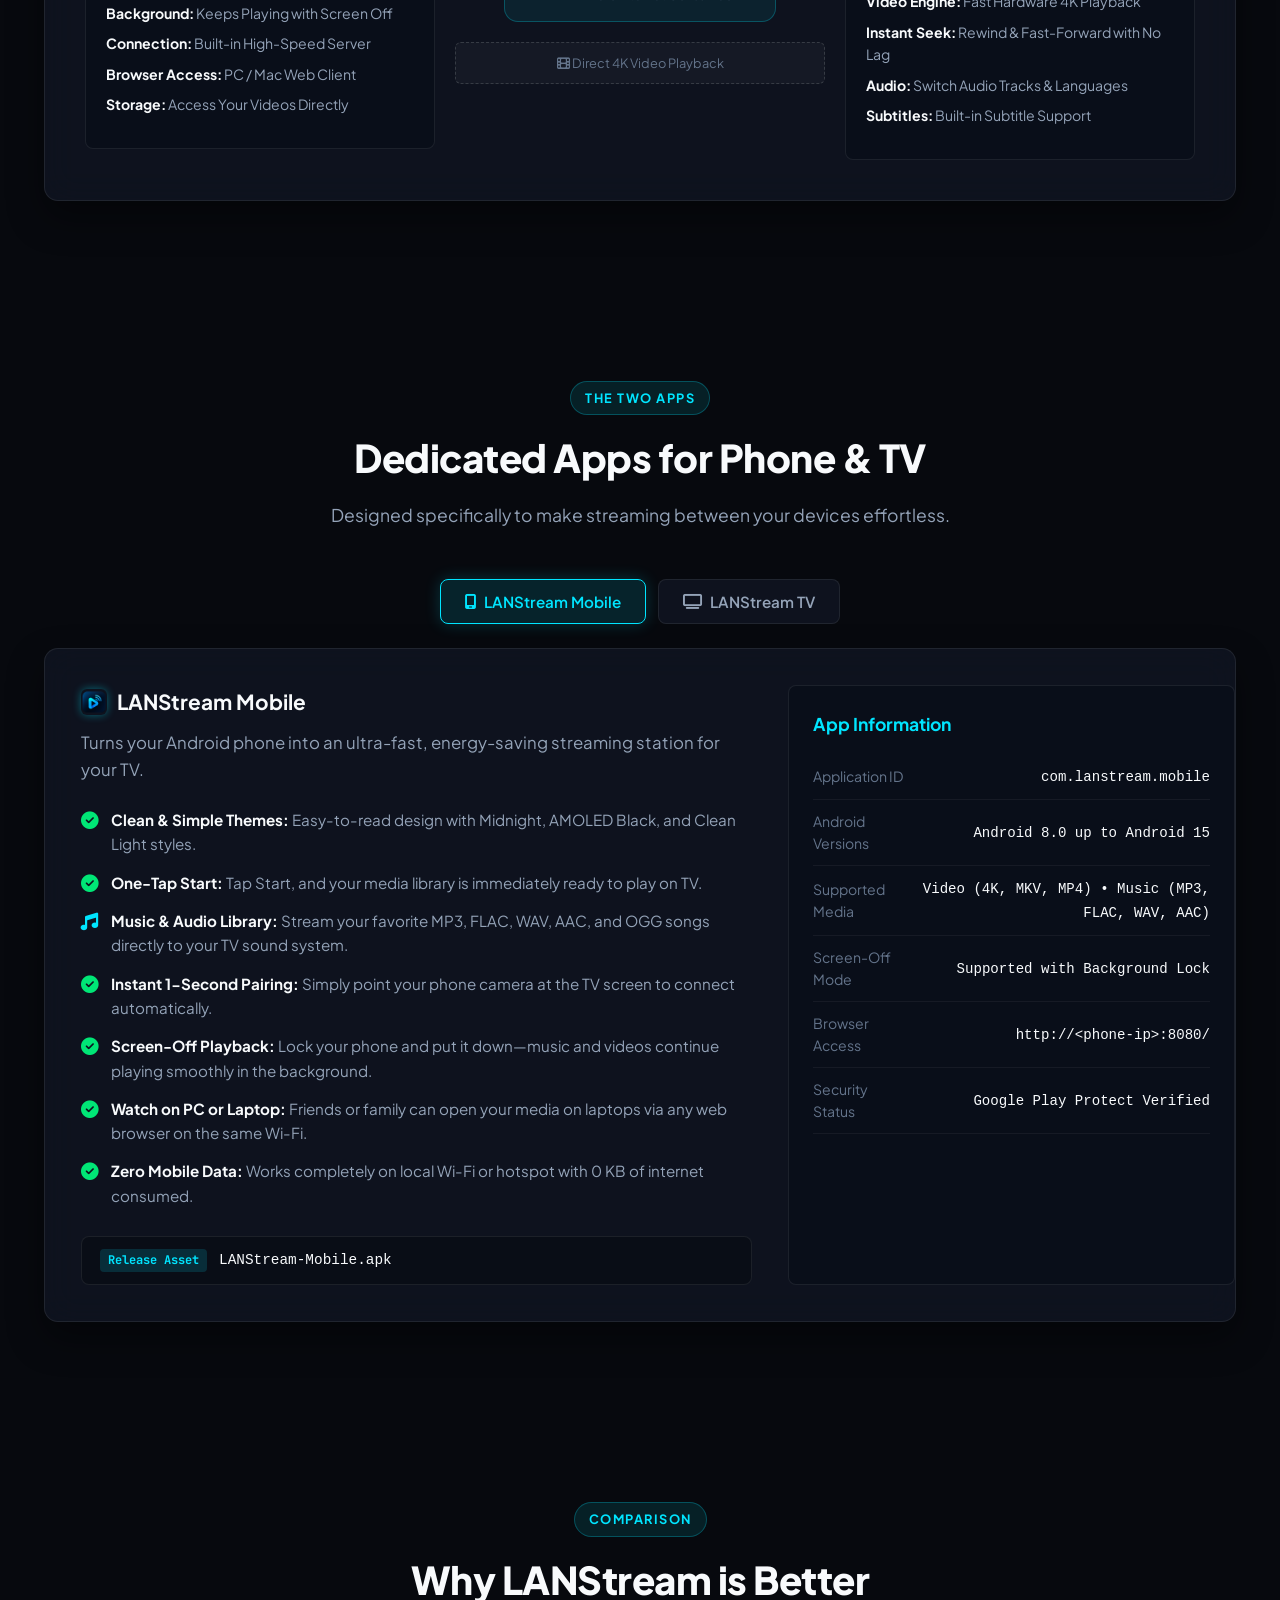
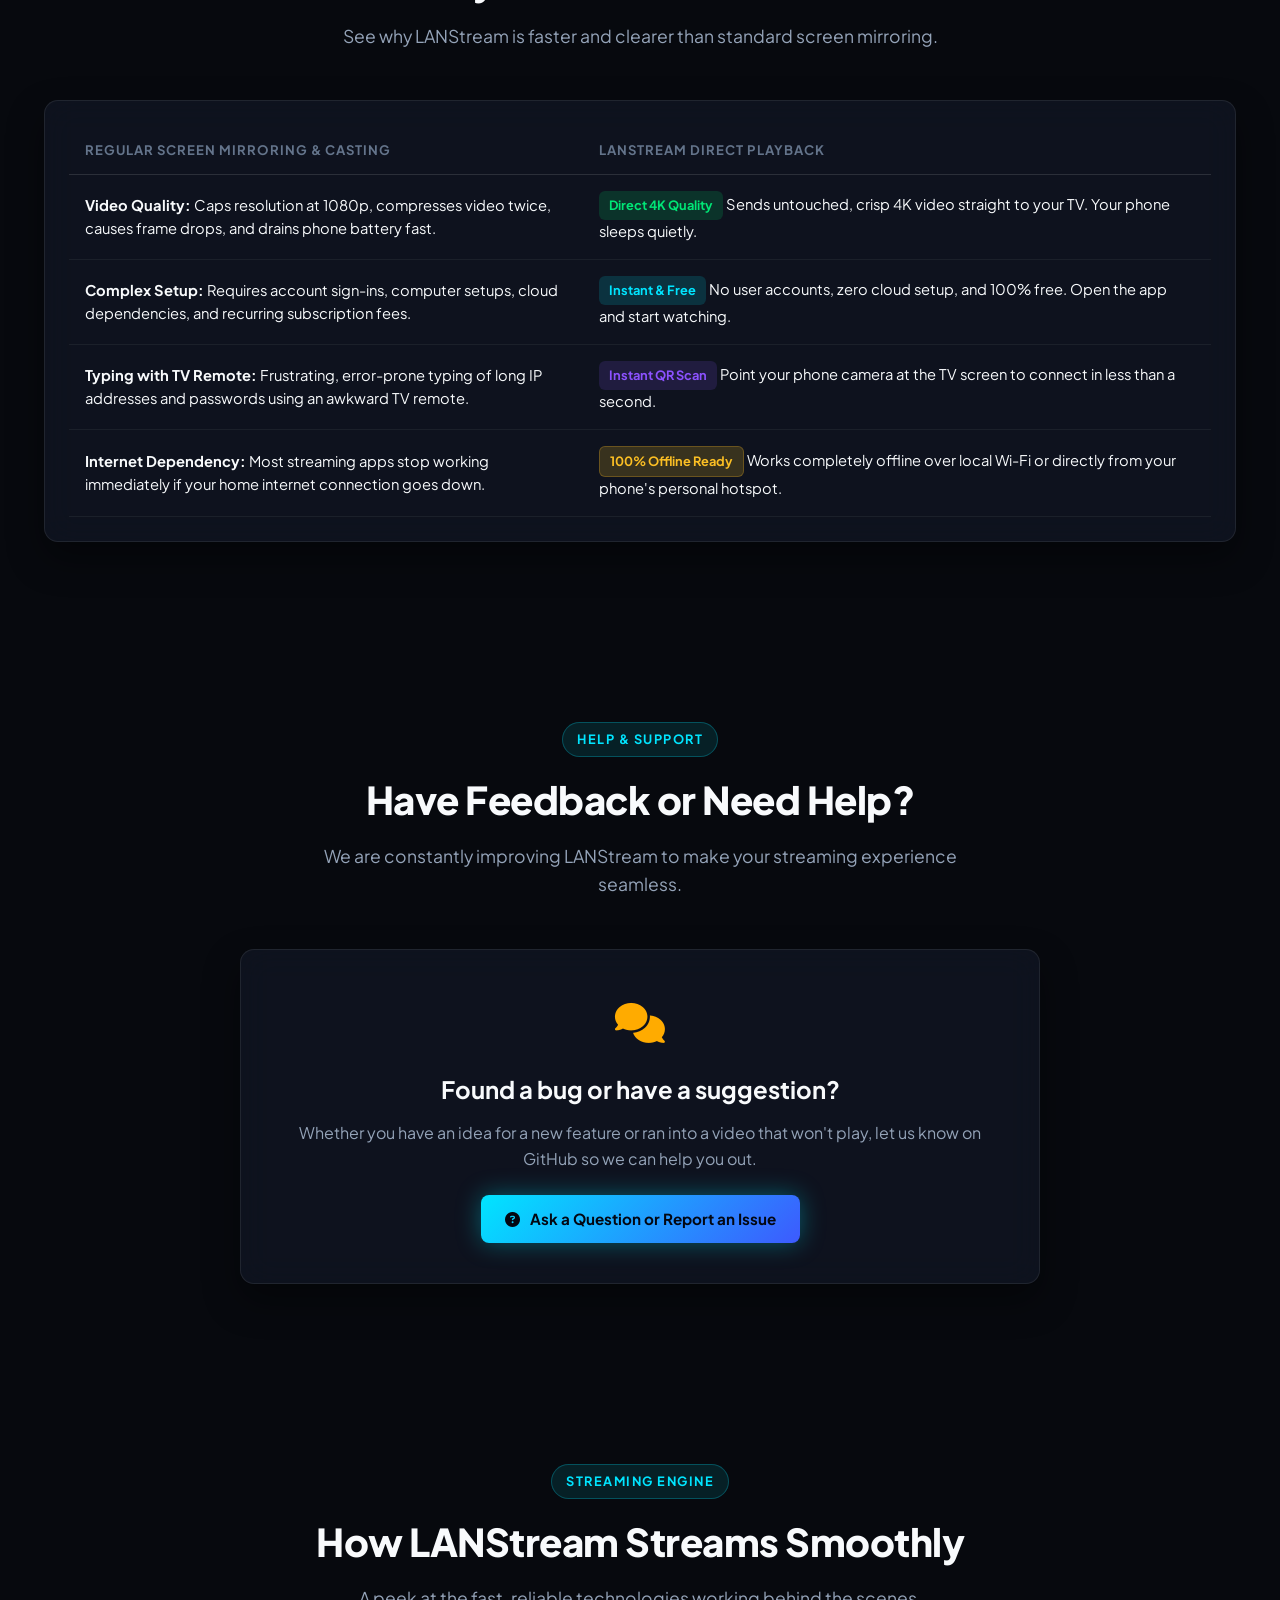
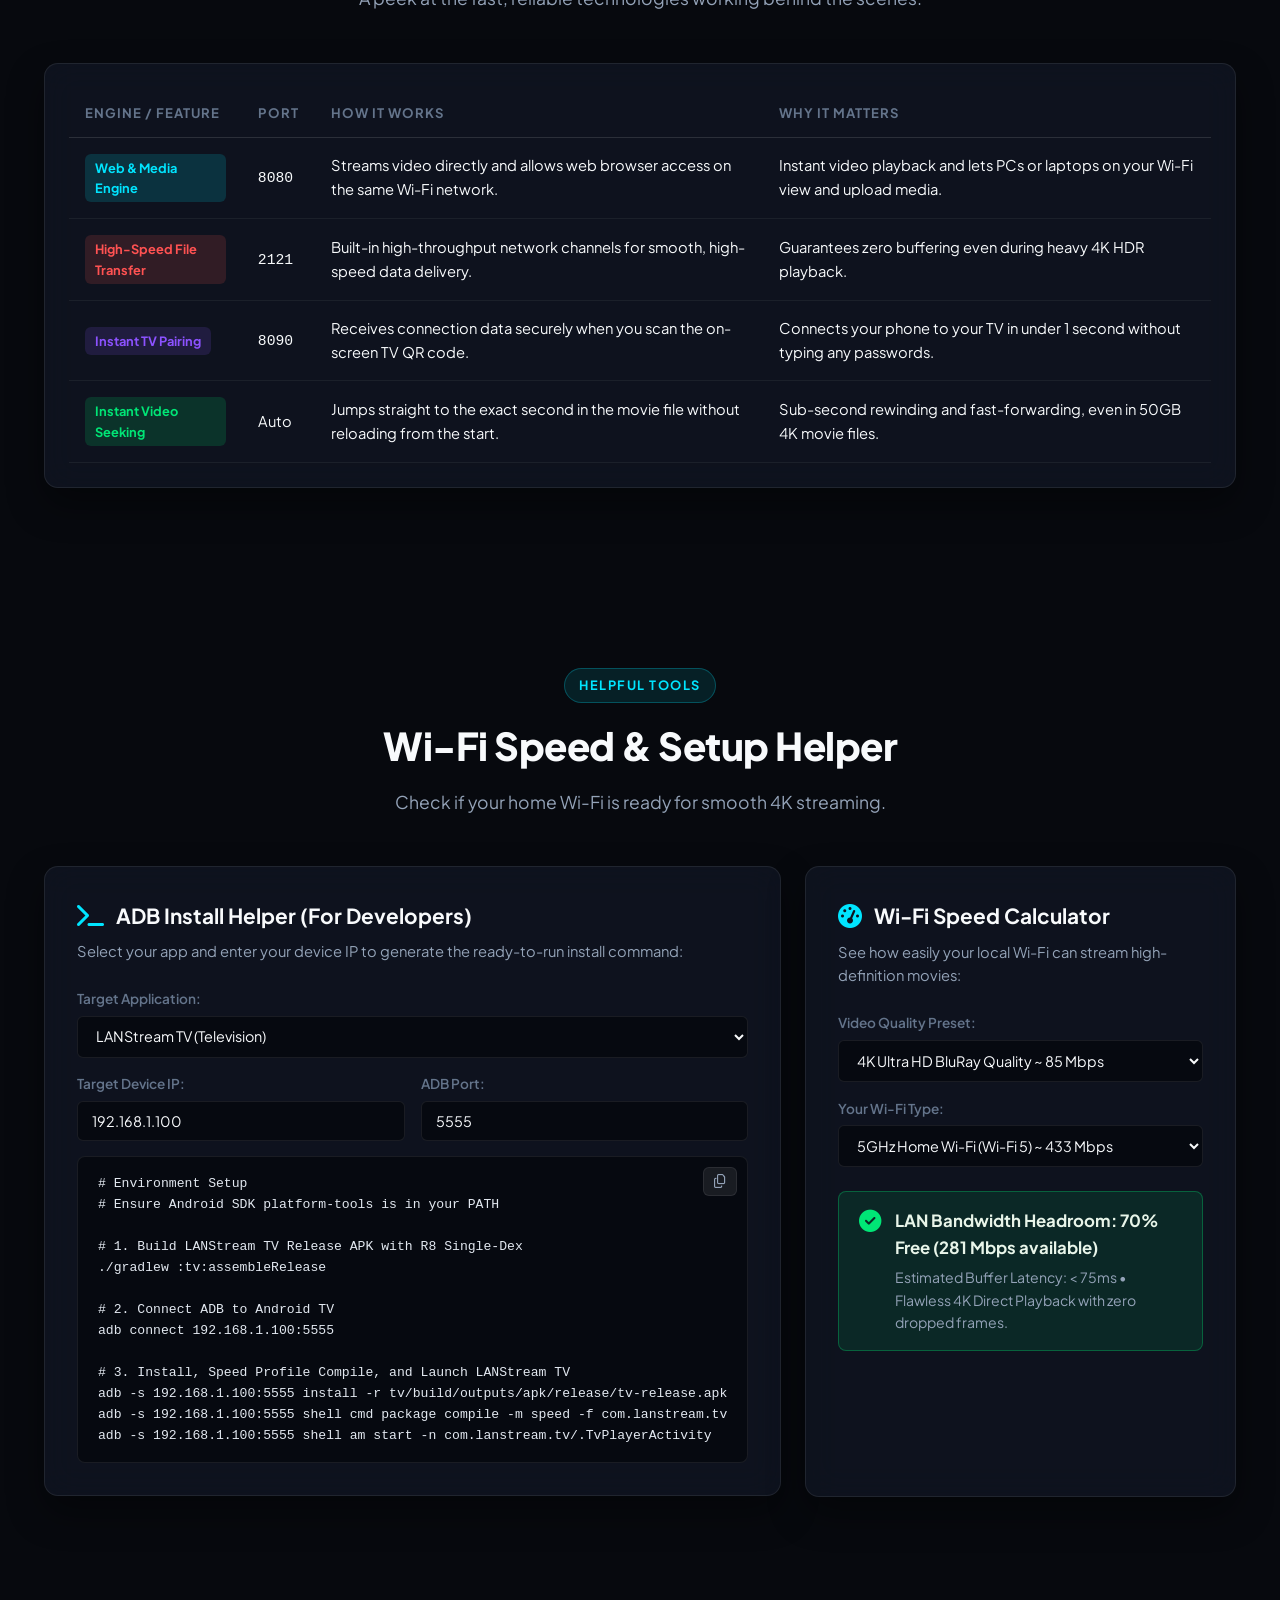
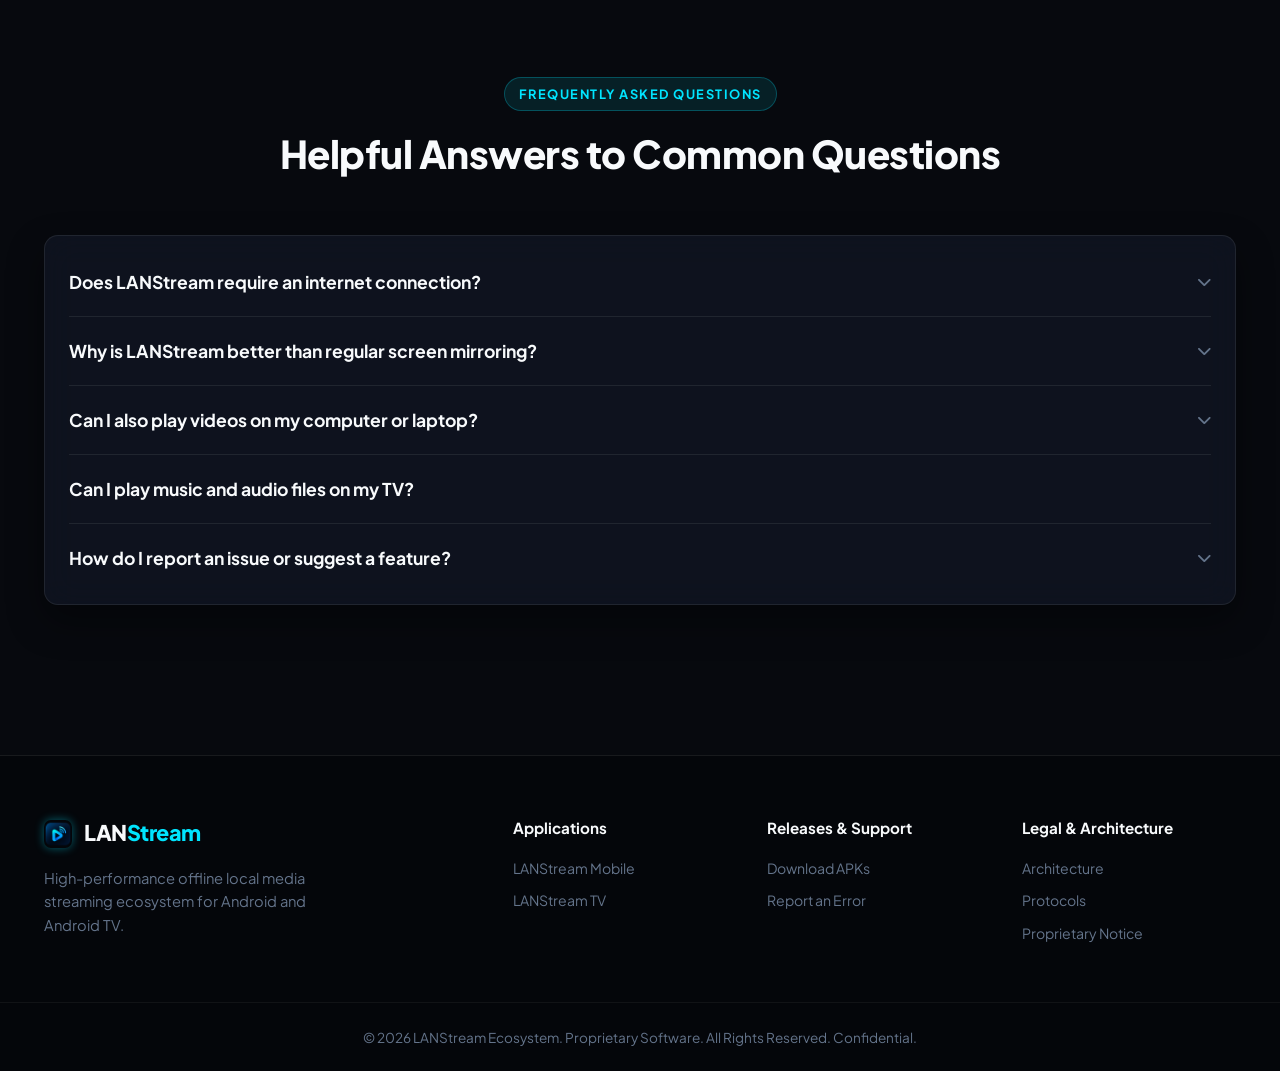
==== commit 2a50644d: "feat(website): update to v1.1 with LibVLC engine, Nova-style browsing, and resume playback" ====
--- a/index.html
+++ b/index.html
@@ -20,7 +20,7 @@
     <!-- Favicon -->
     <link rel="icon" type="image/png" href="assets/mobile_logo.png">
     
-    <link rel="stylesheet" href="styles.css?v=1.0.4">
+    <link rel="stylesheet" href="styles.css?v=1.1.0">
 </head>
 <body>
 
@@ -72,7 +72,7 @@
                 <span style="color: #a78bfa; font-weight: 600; font-size: 0.82rem;">TV</span>
                 <span style="color: var(--text-muted); opacity: 0.5;">•</span>
                 <span class="pulsing-dot"></span>
-                <span>v1.0.1 • <i class="fa-solid fa-shield-halved" style="color: #22c55e;"></i> Verified Safe • No Internet Needed</span>
+                <span>v1.1 • <i class="fa-solid fa-shield-halved" style="color: #22c55e;"></i> Verified Safe • No Internet Needed</span>
             </div>
             
             <h1 class="hero-title">
@@ -100,8 +100,8 @@
             <div class="release-notice-box glass-panel" style="border-color: rgba(34, 197, 94, 0.4); background: rgba(34, 197, 94, 0.06);">
                 <div class="notice-icon" style="color: #22c55e;"><i class="fa-solid fa-shield-halved"></i></div>
                 <div class="notice-content">
-                    <strong style="color: #22c55e;"><i class="fa-solid fa-circle-check"></i> Google Play Protect Verified Safe • v1.0.1 Release</strong>
-                    <p>Both <strong>LANStream Mobile</strong> and <strong>LANStream TV</strong> are verified 100% clean and safe by Google Play Protect with zero ads, trackers, or malware. You can install and use them with complete peace of mind.</p>
+                    <strong style="color: #22c55e;"><i class="fa-solid fa-circle-check"></i> Google Play Protect Verified Safe • v1.1 Release</strong>
+                    <p>Both <strong>LANStream Mobile</strong> and <strong>LANStream TV</strong> (v1.1) are verified 100% clean and safe by Google Play Protect with zero ads, trackers, or malware. Features the all-new LibVLC player engine, Nova-style directory browsing, and smart resume playback.</p>
                 </div>
             </div>
 
@@ -140,7 +140,7 @@
                 <!-- Mobile APK Card -->
                 <div class="download-card glass-panel">
                     <div class="download-badge-row">
-                        <span class="release-tag"><i class="fa-solid fa-check"></i> v1.0.1 Stable</span>
+                        <span class="release-tag"><i class="fa-solid fa-check"></i> v1.1 Stable</span>
                         <span class="badge" style="background: rgba(34, 197, 94, 0.15); color: #22c55e; border: 1px solid rgba(34, 197, 94, 0.4);"><i class="fa-solid fa-shield-halved"></i> Play Protect Clean</span>
                         <span class="badge-module"><i class="fa-solid fa-mobile-screen"></i> Android Phone / Tablet</span>
                     </div>
@@ -156,19 +156,19 @@
                     <ul class="download-specs-list">
                         <li><i class="fa-solid fa-shield-halved" style="color: #22c55e;"></i> Verified 100% Safe by Google Play Protect</li>
                         <li><i class="fa-solid fa-circle-check"></i> Works on Android 8.0 up to Android 15</li>
-                        <li><i class="fa-solid fa-music" style="color: var(--cyan-accent);"></i> Plays MP3, FLAC, WAV, AAC, M4A &amp; OGG music</li>
-                        <li><i class="fa-solid fa-circle-check"></i> Streams smoothly even when phone screen is locked</li>
+                        <li><i class="fa-solid fa-qrcode" style="color: var(--cyan-accent);"></i> Fast instant QR code pairing &amp; direct HTTP/FTP server</li>
+                        <li><i class="fa-solid fa-circle-check"></i> Streams smoothly in background with zero battery drain</li>
                     </ul>
 
-                    <a href="https://github.com/ayush2live/LANStream-Website/releases/download/v1.0.1/LANStream-Mobile.apk" class="btn-download-apk" target="_blank">
-                        <i class="fa-solid fa-download"></i> Download LANStream Mobile APK
+                    <a href="https://github.com/ayush2live/LANStream-Website/releases/download/v1.1/LANStream-Mobile.apk" class="btn-download-apk" target="_blank">
+                        <i class="fa-solid fa-download"></i> Download LANStream Mobile APK (v1.1)
                     </a>
                 </div>
 
                 <!-- TV APK Card -->
                 <div class="download-card tv-card glass-panel">
                     <div class="download-badge-row">
-                        <span class="release-tag"><i class="fa-solid fa-check"></i> v1.0.1 Stable</span>
+                        <span class="release-tag"><i class="fa-solid fa-check"></i> v1.1 Stable</span>
                         <span class="badge" style="background: rgba(34, 197, 94, 0.15); color: #22c55e; border: 1px solid rgba(34, 197, 94, 0.4);"><i class="fa-solid fa-shield-halved"></i> Play Protect Clean</span>
                         <span class="badge-module"><i class="fa-solid fa-tv"></i> Android TV / Google TV</span>
                     </div>
@@ -179,17 +179,17 @@
                             <span class="file-name"><i class="fa-solid fa-box-archive"></i> LANStream-TV.apk</span>
                         </div>
                     </div>
-                    <p>Designed specifically for your television. Plays smooth 4K videos and crisp music with easy TV remote control, subtitles, audio track switching, and instant seeking.</p>
+                    <p>Designed specifically for your television. Powered by LibVLC, featuring Nova-style directory browsing (Grid/List), multi-audio track switching, ASS/SSA subtitles, and smart resume playback.</p>
                     
                     <ul class="download-specs-list">
-                        <li><i class="fa-solid fa-shield-halved" style="color: #22c55e;"></i> Verified 100% Safe by Google Play Protect</li>
-                        <li><i class="fa-solid fa-circle-check"></i> Compatible with any Android TV &amp; Google TV</li>
-                        <li><i class="fa-solid fa-music" style="color: #a78bfa;"></i> Lossless audio for songs, albums &amp; podcasts</li>
-                        <li><i class="fa-solid fa-circle-check"></i> Instant seeking and rewind with zero buffering</li>
+                        <li><i class="fa-solid fa-bolt" style="color: #38bdf8;"></i> <strong>LibVLC Native Engine:</strong> 10-bit HEVC, MKV cues &amp; ASS subtitles</li>
+                        <li><i class="fa-solid fa-list-check" style="color: #fbbf24;"></i> <strong>Nova-Style Browsing:</strong> Folders-first, 4-col Grid &amp; List toggle</li>
+                        <li><i class="fa-solid fa-clock-rotate-left" style="color: #22c55e;"></i> <strong>Smart Resume:</strong> D-Pad resume prompt &amp; progress bars</li>
+                        <li><i class="fa-solid fa-music" style="color: #a78bfa;"></i> Multi-track audio switching (Hindi 5.1, English) &amp; lossless audio</li>
                     </ul>
 
-                    <a href="https://github.com/ayush2live/LANStream-Website/releases/download/v1.0.1/LANStream-TV.apk" class="btn-download-apk" target="_blank">
-                        <i class="fa-solid fa-download"></i> Download LANStream TV APK
+                    <a href="https://github.com/ayush2live/LANStream-Website/releases/download/v1.1/LANStream-TV.apk" class="btn-download-apk" target="_blank">
+                        <i class="fa-solid fa-download"></i> Download LANStream TV APK (v1.1)
                     </a>
                 </div>
             </div>
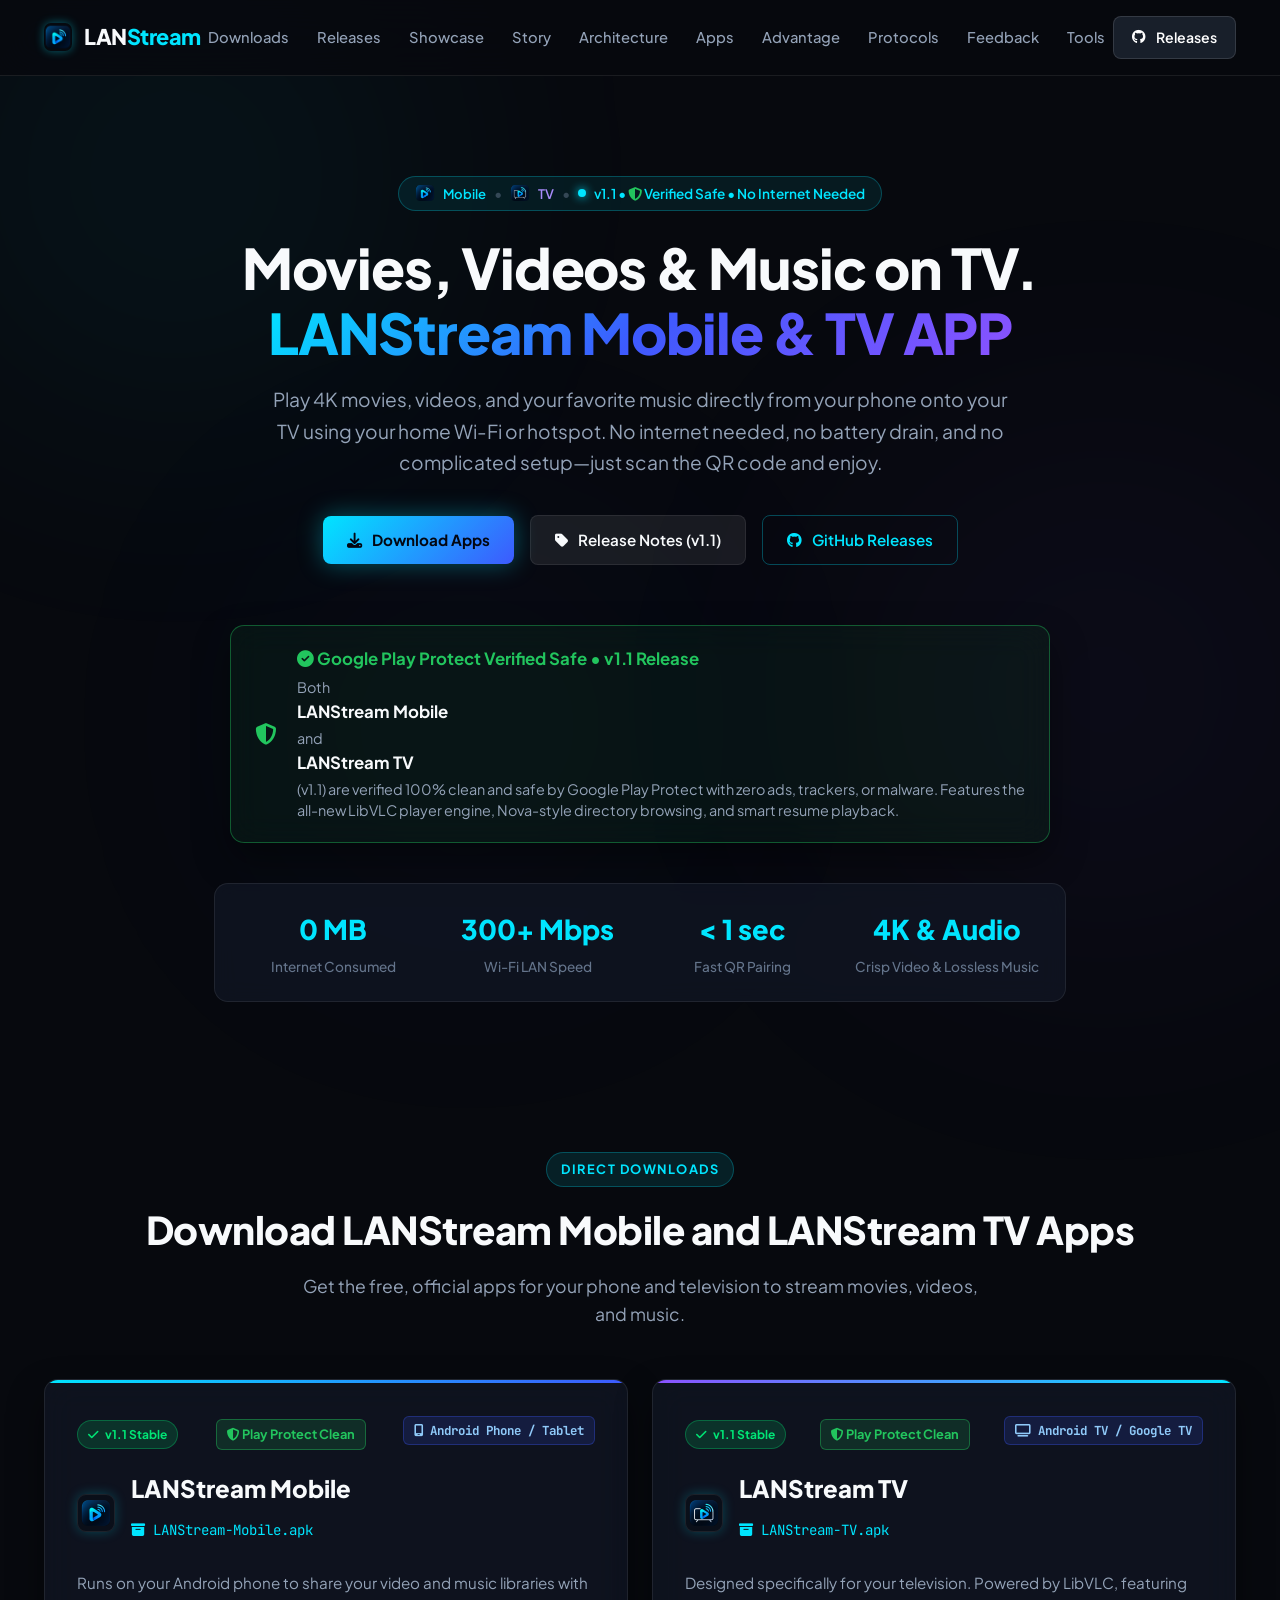
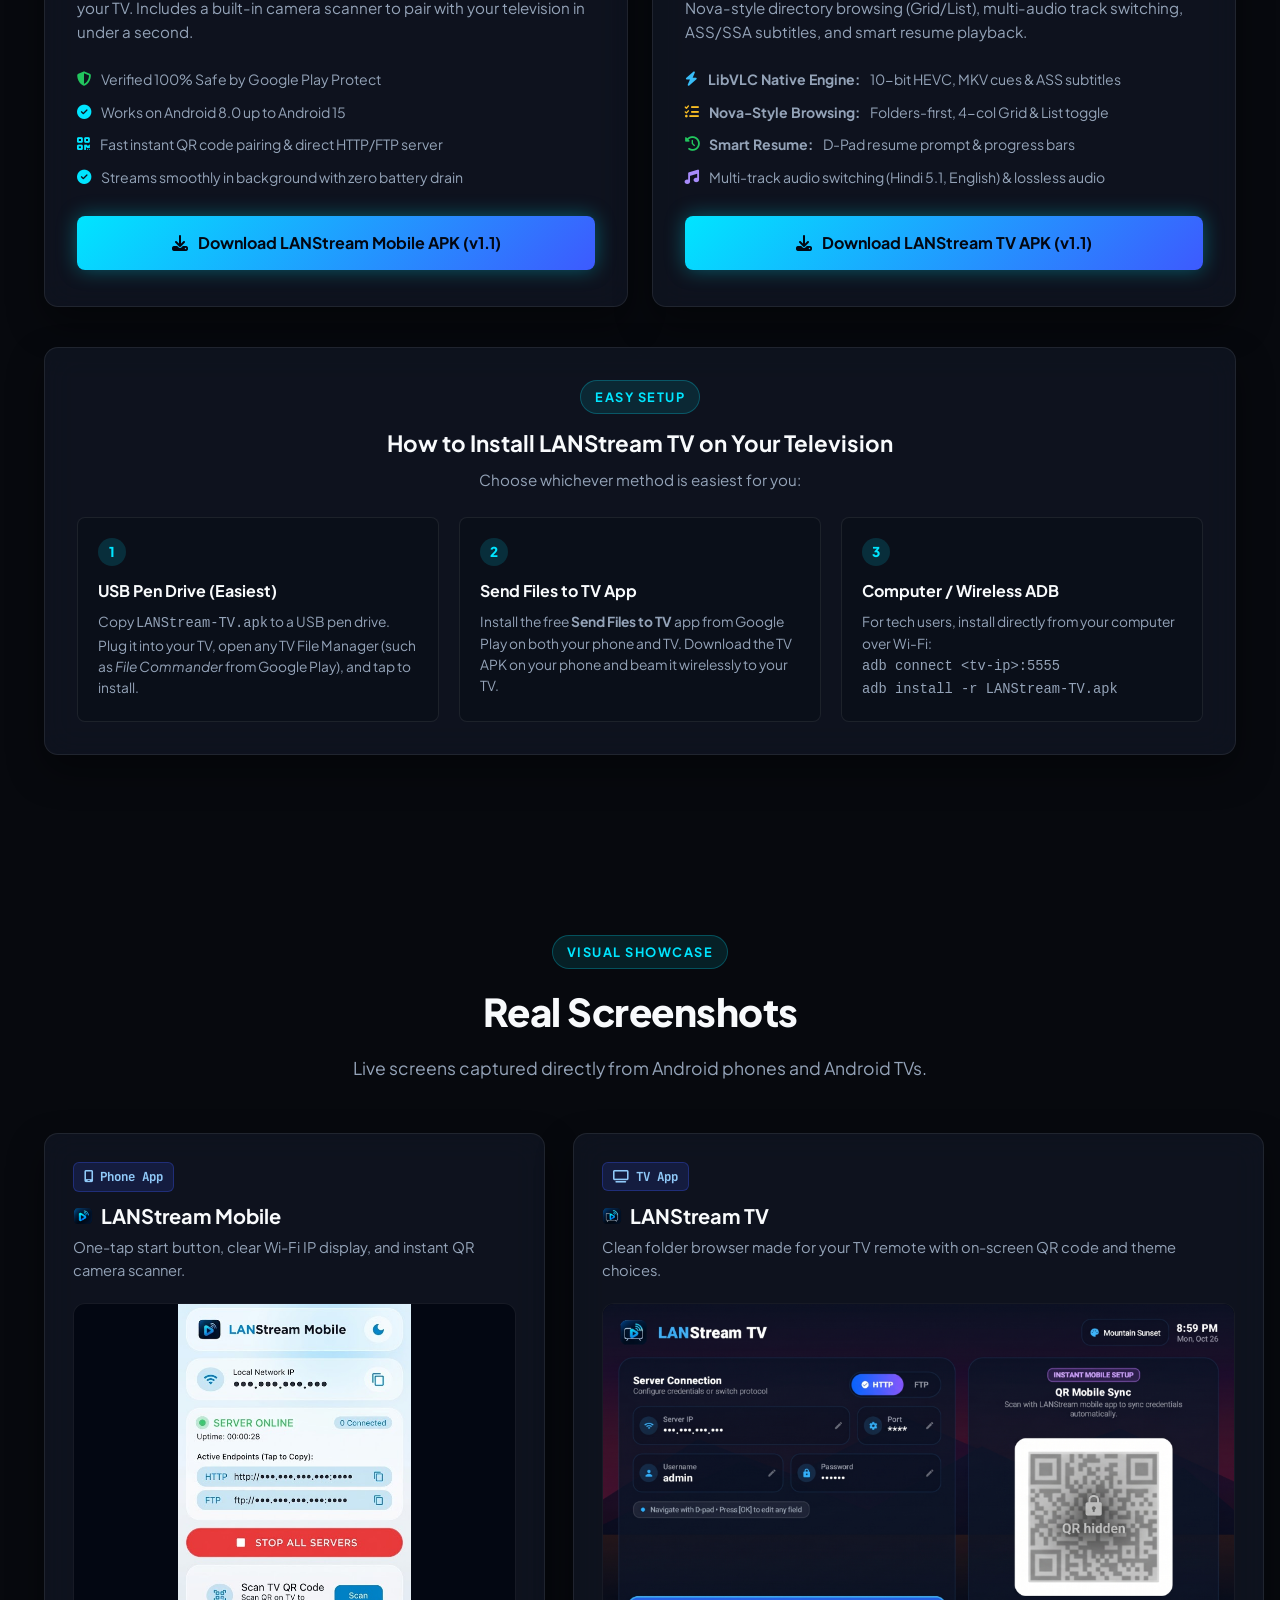
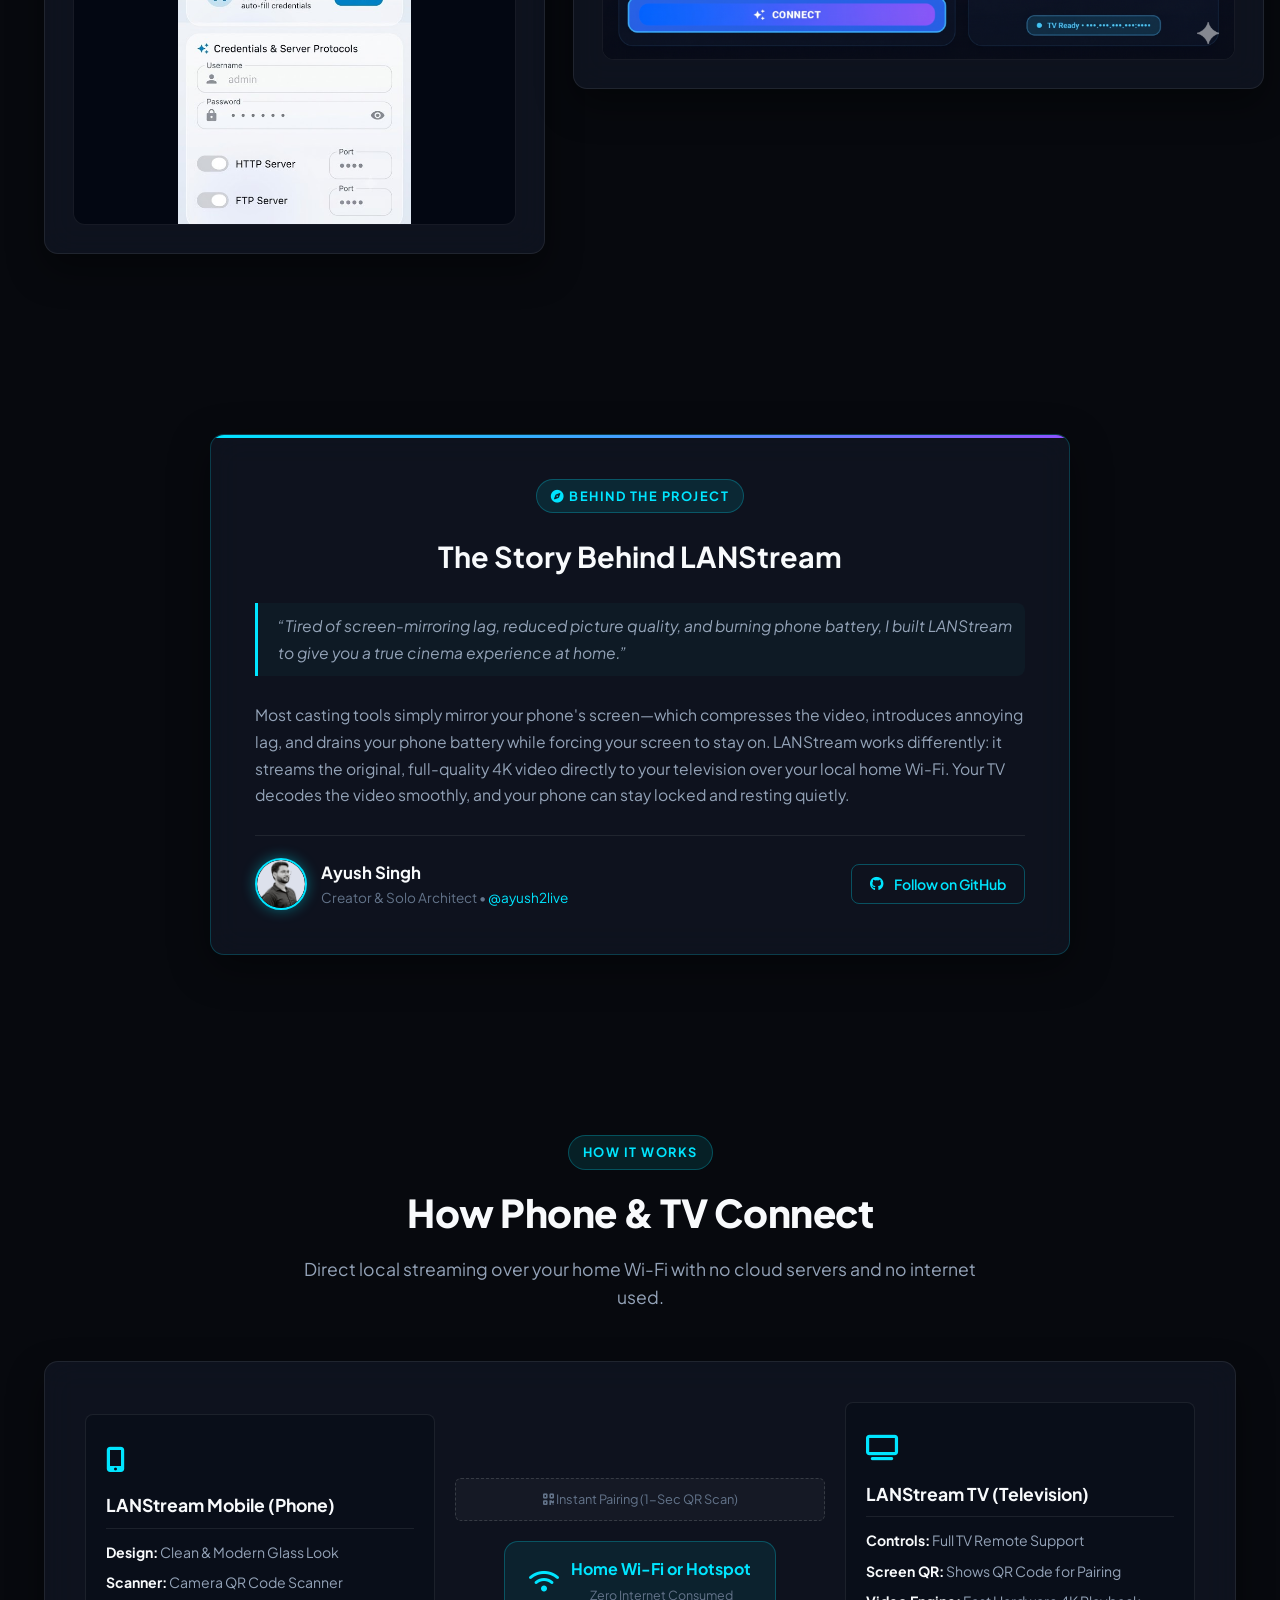
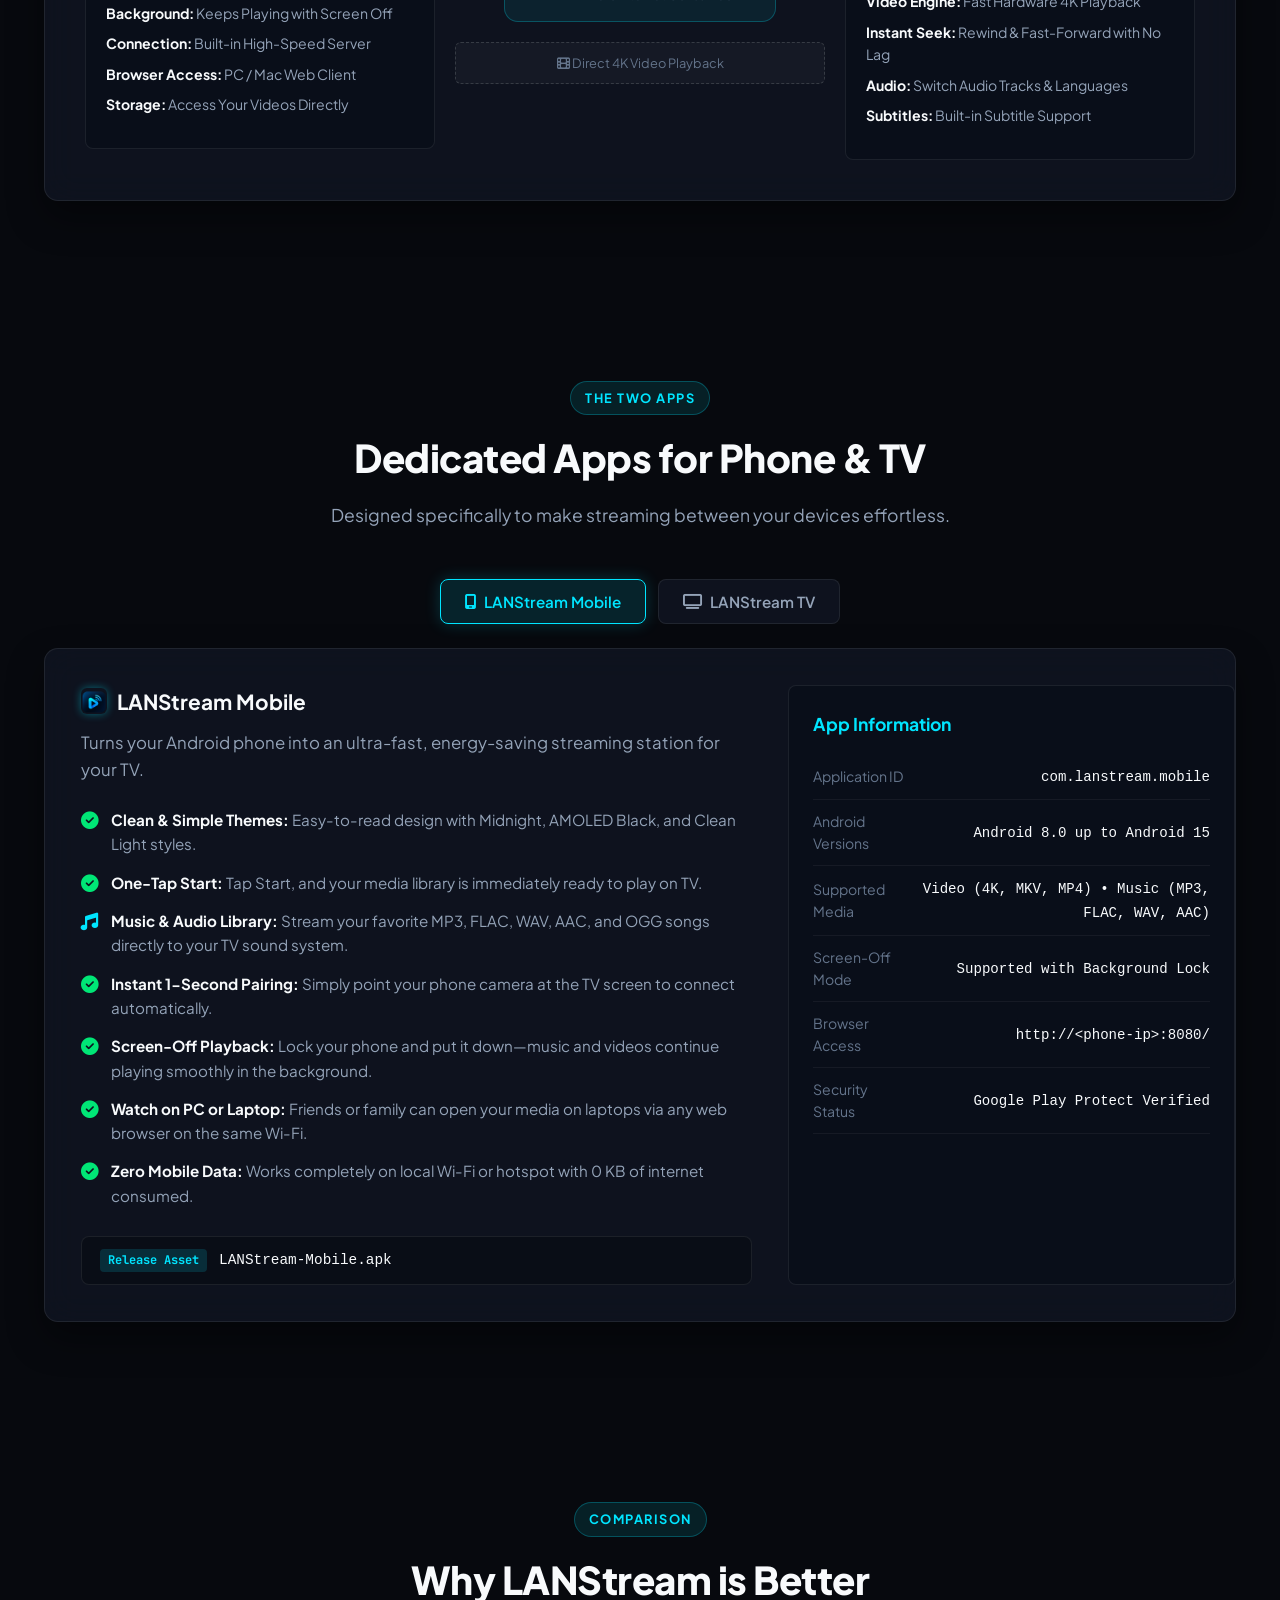
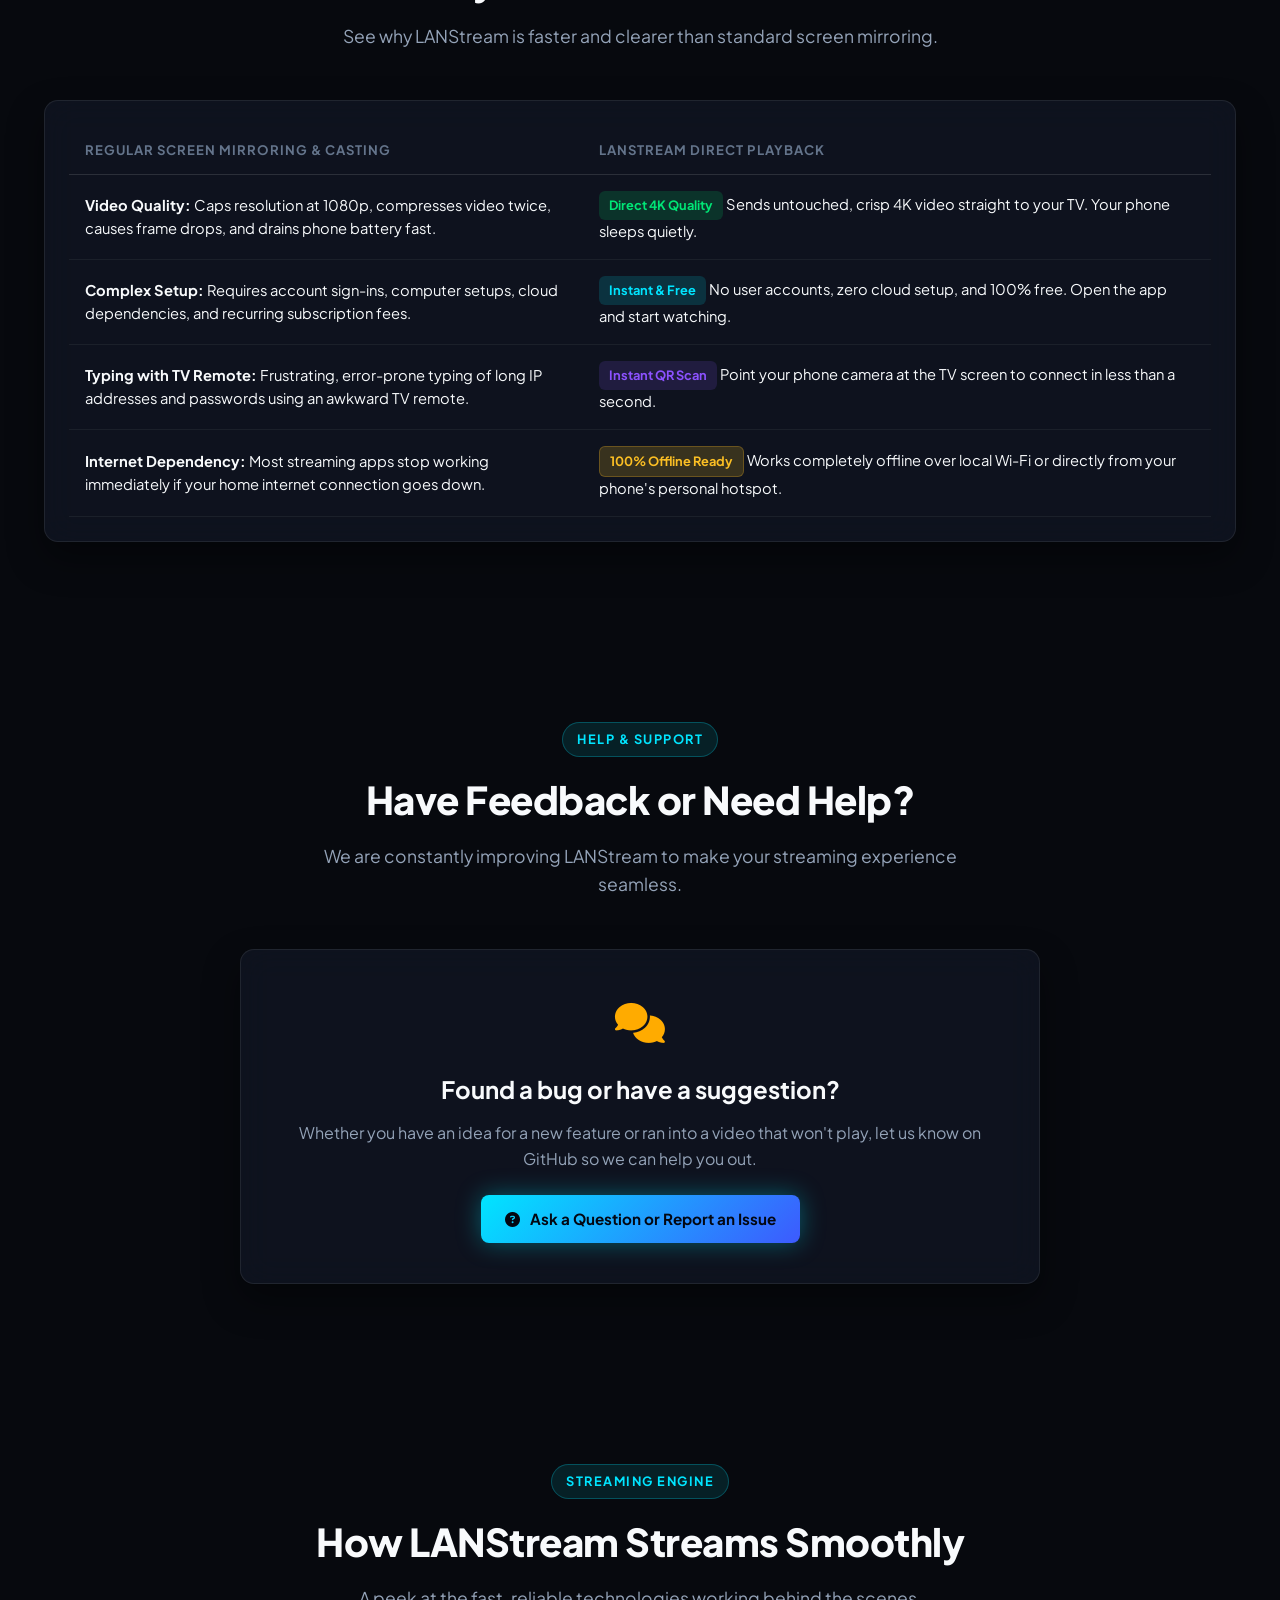
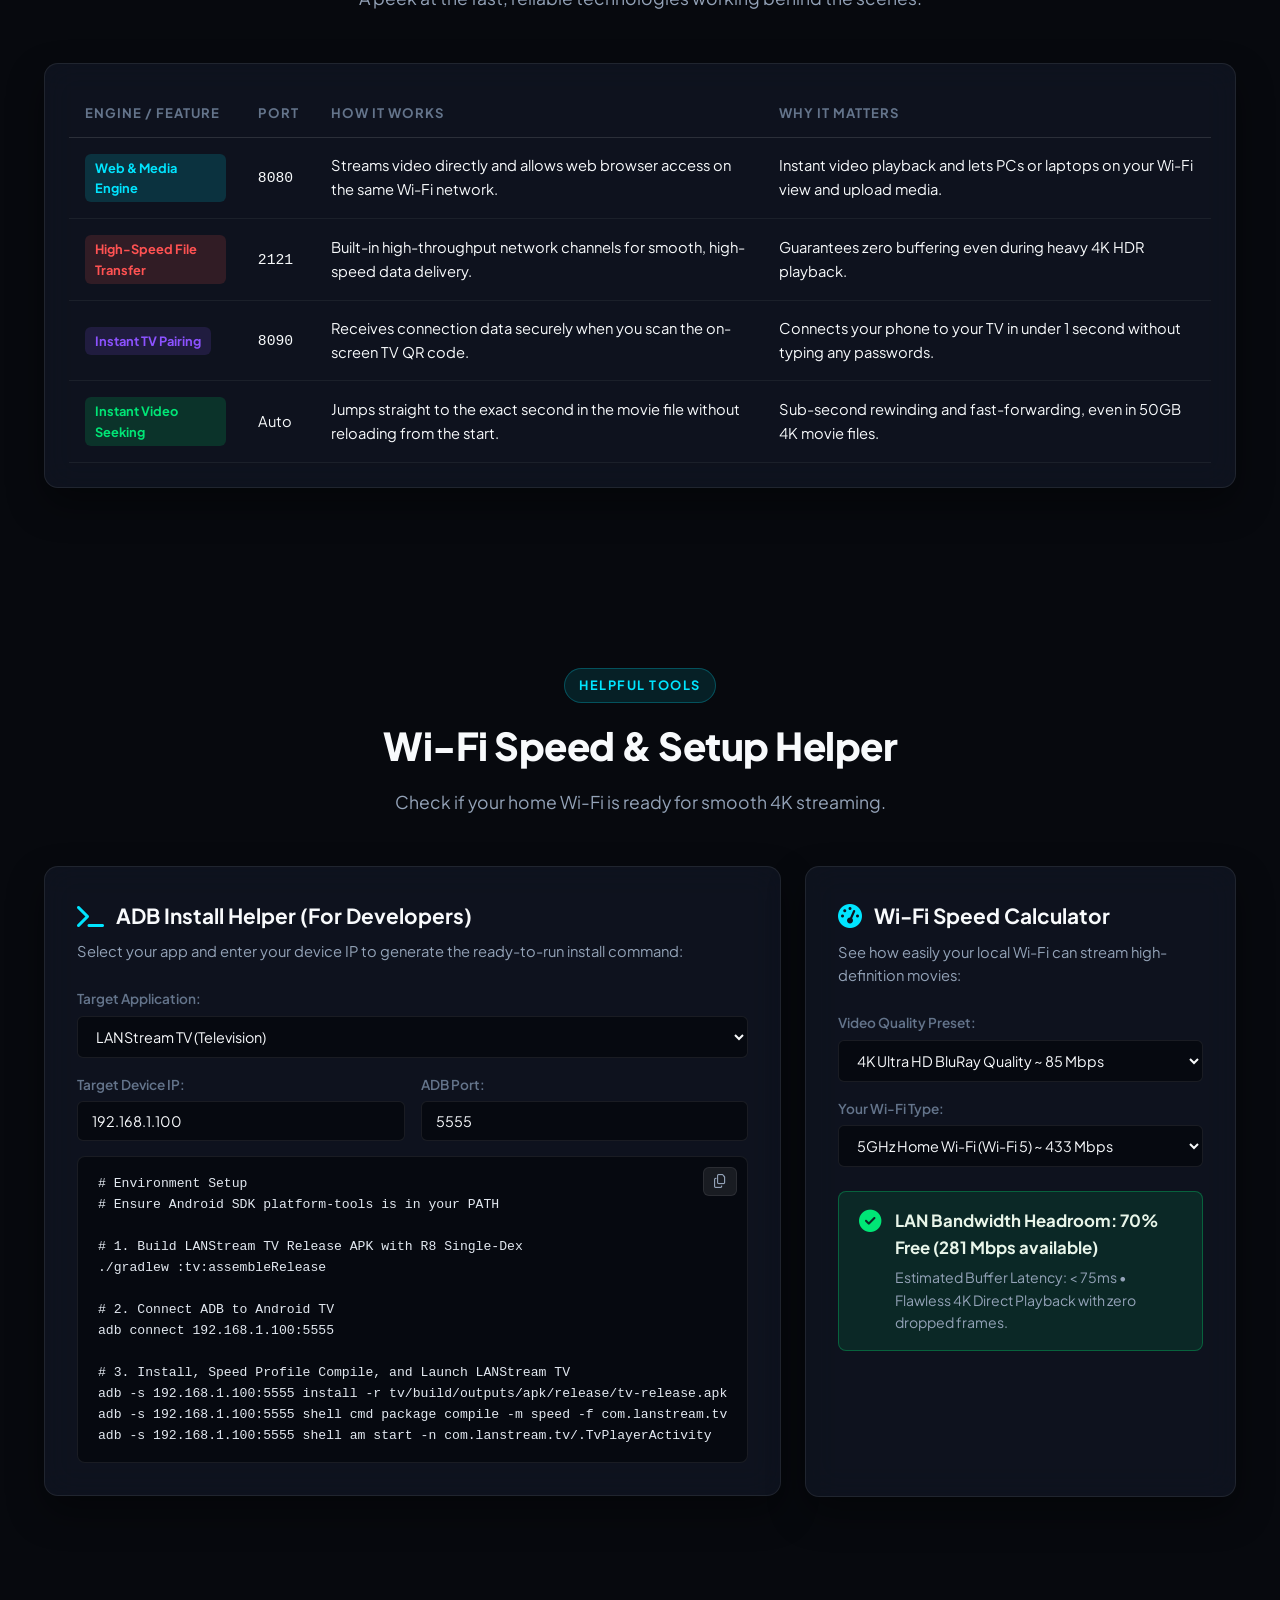
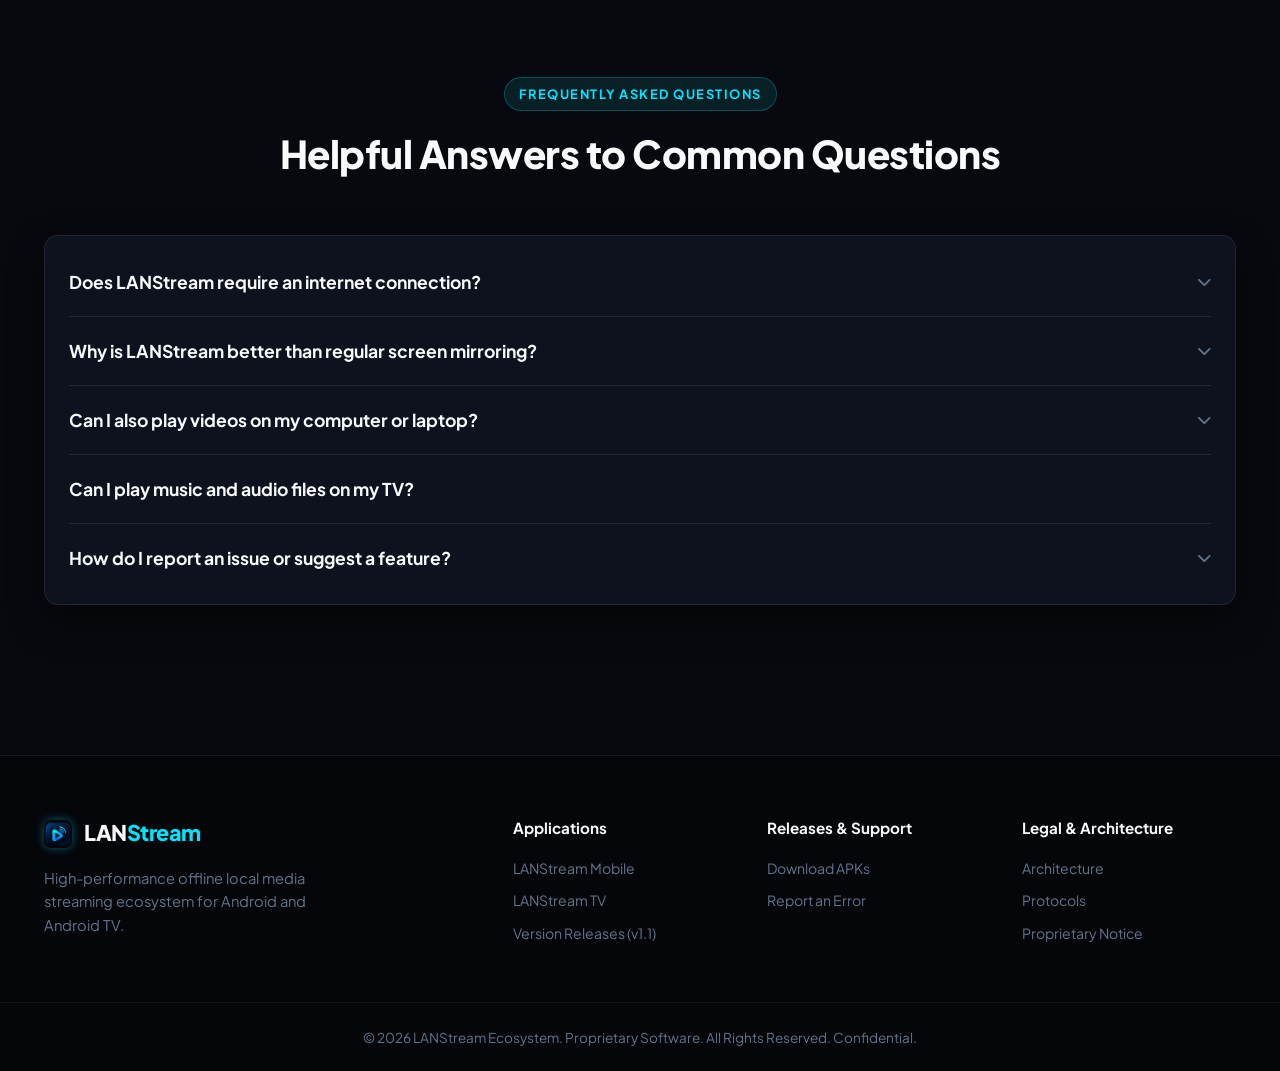
==== commit d999f1e9: "feat: add dedicated v1.1 releases page with direct downloads, changelog and checksums" ====
--- a/index.html
+++ b/index.html
@@ -39,6 +39,7 @@
             
             <ul class="nav-links" id="navLinks">
                 <li><a href="#downloads">Downloads</a></li>
+                <li><a href="releases.html">Releases</a></li>
                 <li><a href="#showcase">Showcase</a></li>
                 <li><a href="#story">Story</a></li>
                 <li><a href="#architecture">Architecture</a></li>
@@ -88,8 +89,8 @@
                 <a href="#downloads" class="btn btn-primary">
                     <i class="fa-solid fa-download"></i> Download Apps
                 </a>
-                <a href="#showcase" class="btn btn-secondary">
-                    <i class="fa-solid fa-circle-play"></i> View Screenshots
+                <a href="releases.html" class="btn btn-secondary">
+                    <i class="fa-solid fa-tag"></i> Release Notes (v1.1)
                 </a>
                 <a href="https://github.com/ayush2live/LANStream-Website/releases" class="btn btn-outline" target="_blank">
                     <i class="fa-brands fa-github"></i> GitHub Releases
@@ -788,6 +789,7 @@
                 <h4>Applications</h4>
                 <a href="#downloads">LANStream Mobile</a>
                 <a href="#downloads">LANStream TV</a>
+                <a href="releases.html">Version Releases (v1.1)</a>
             </div>
 
             <div class="footer-links">
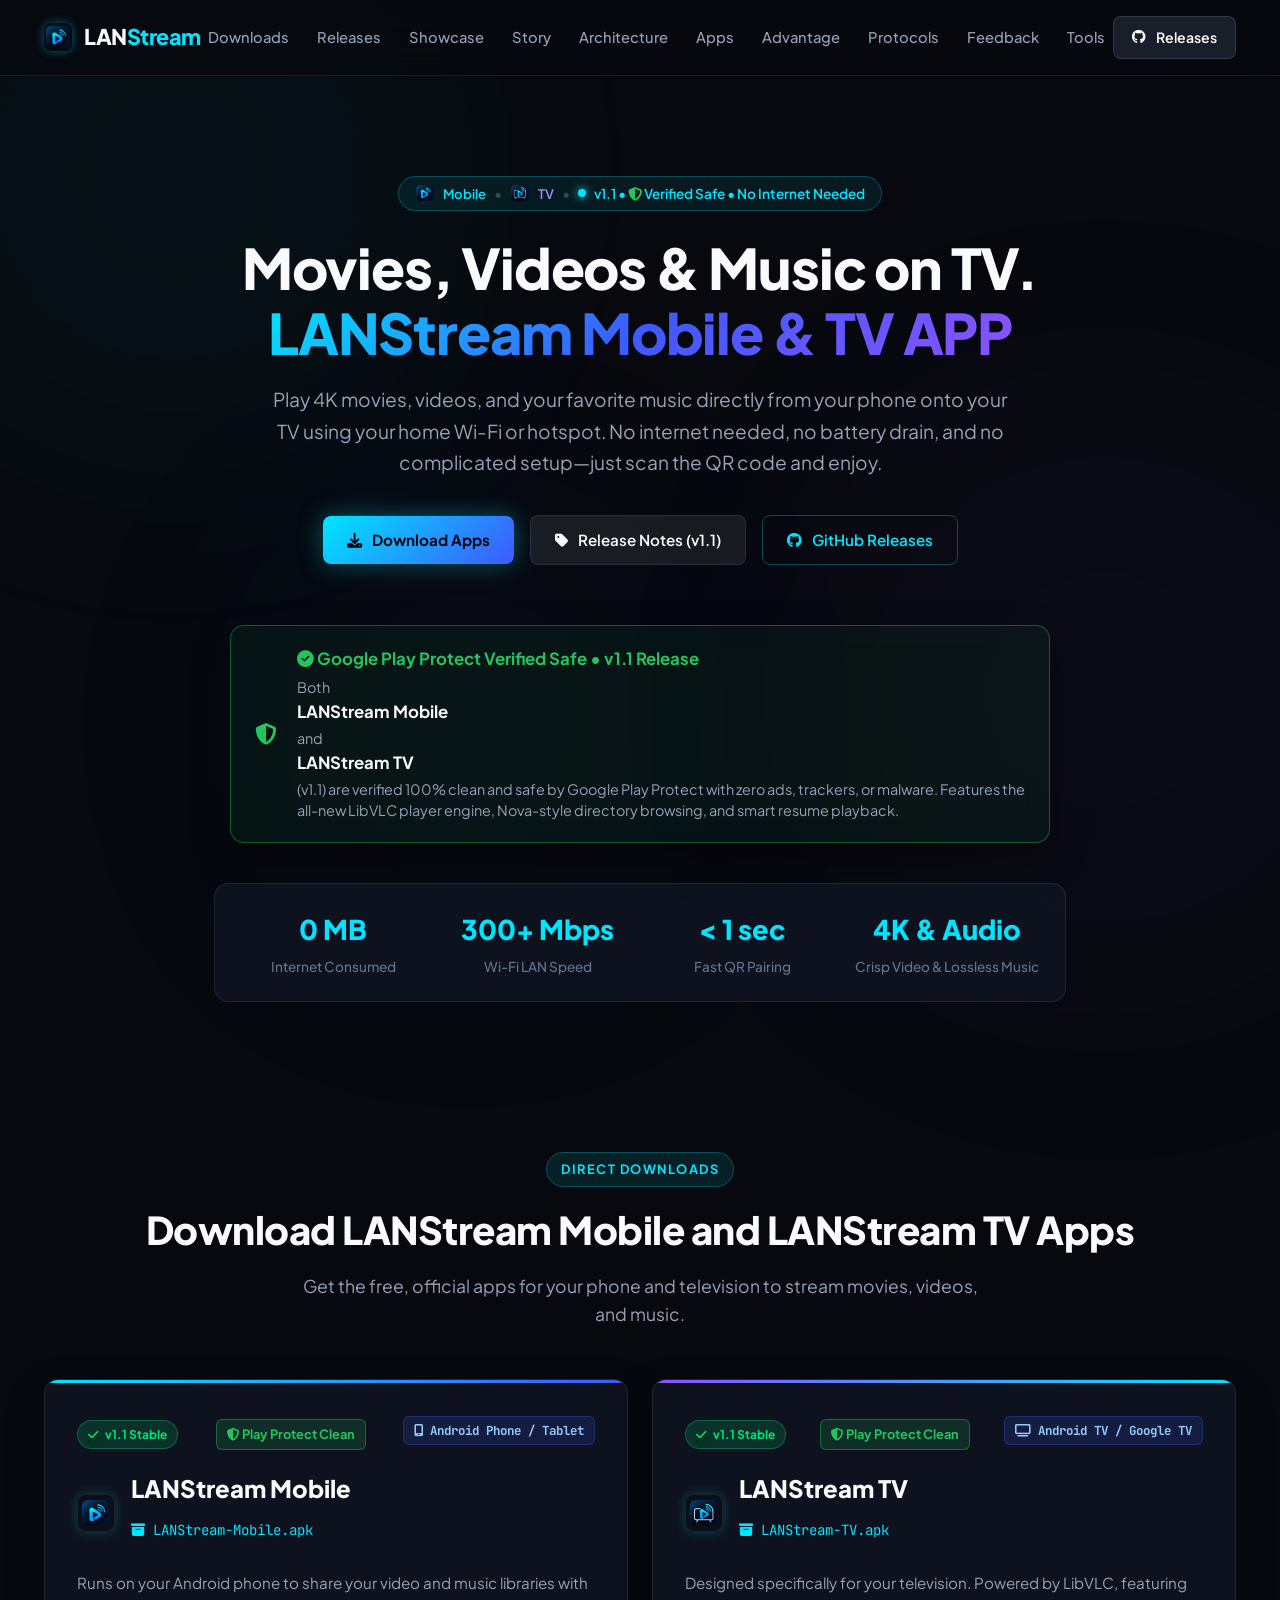
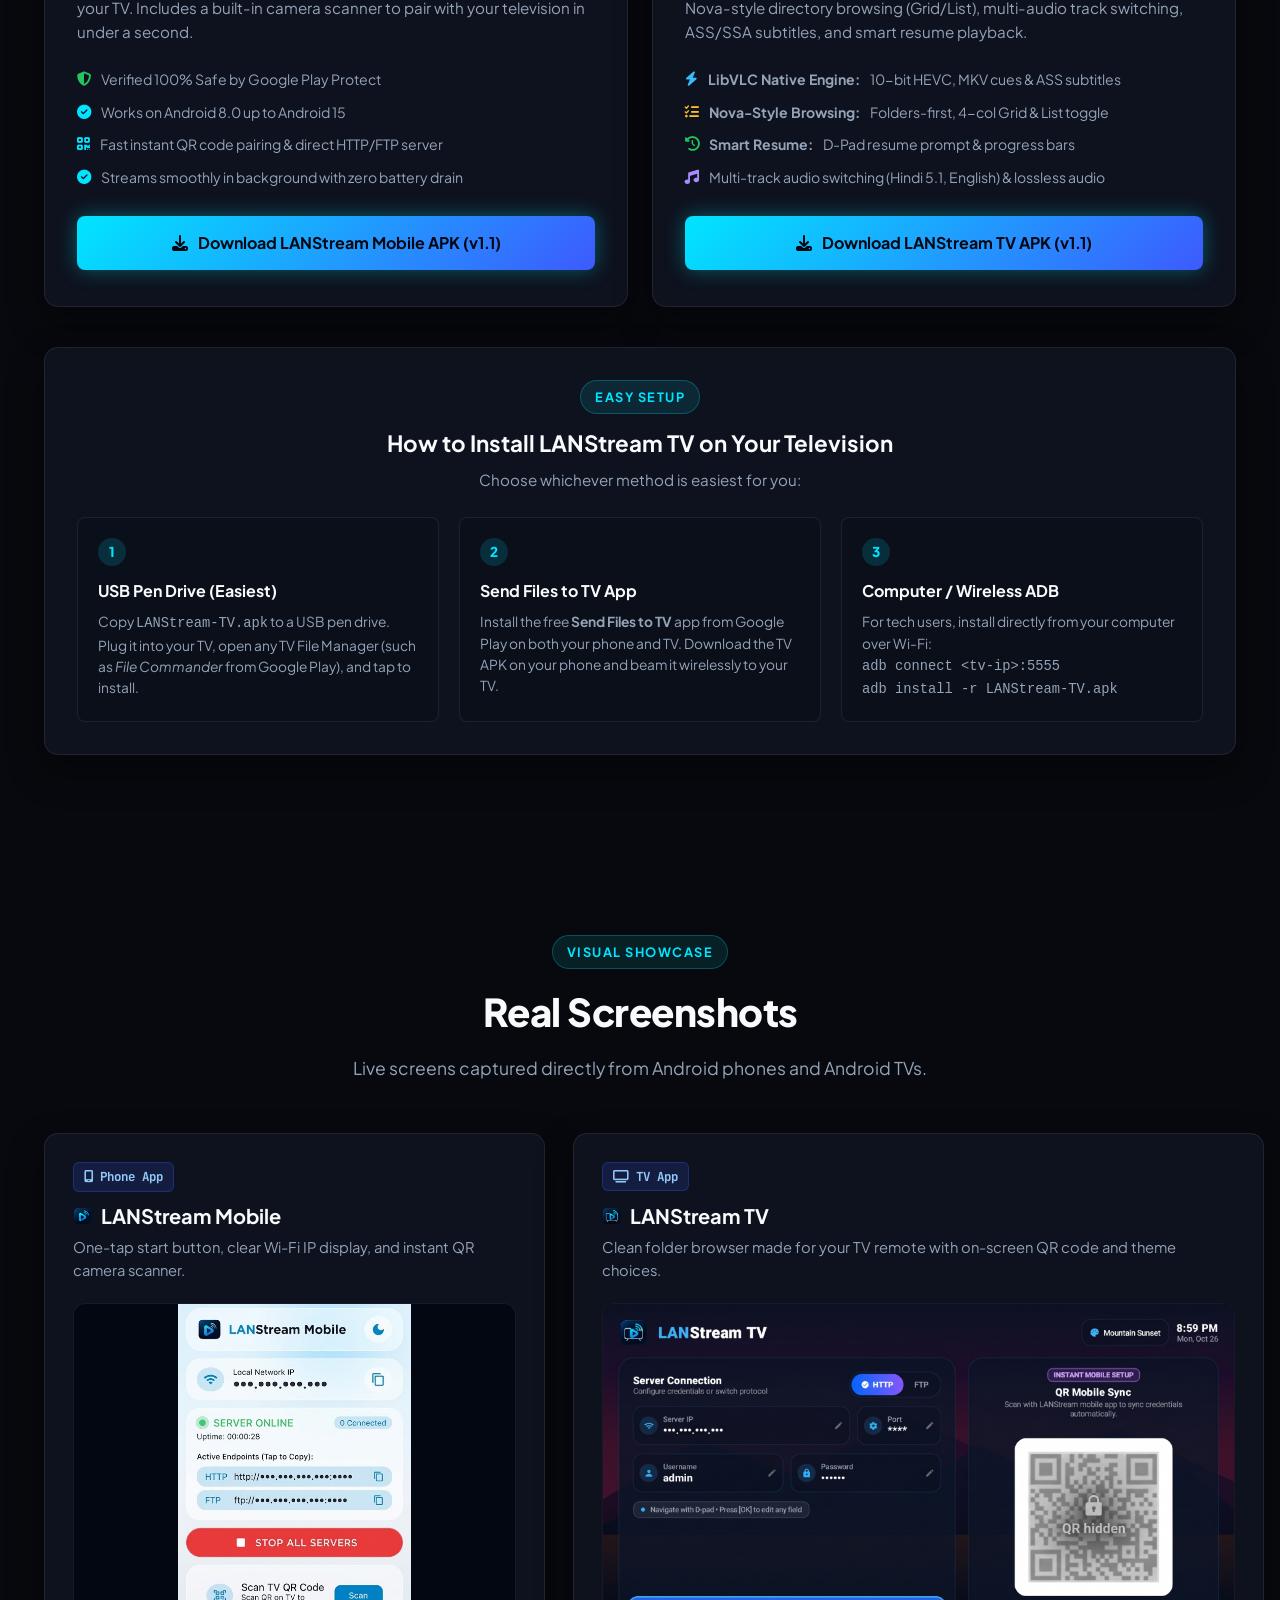
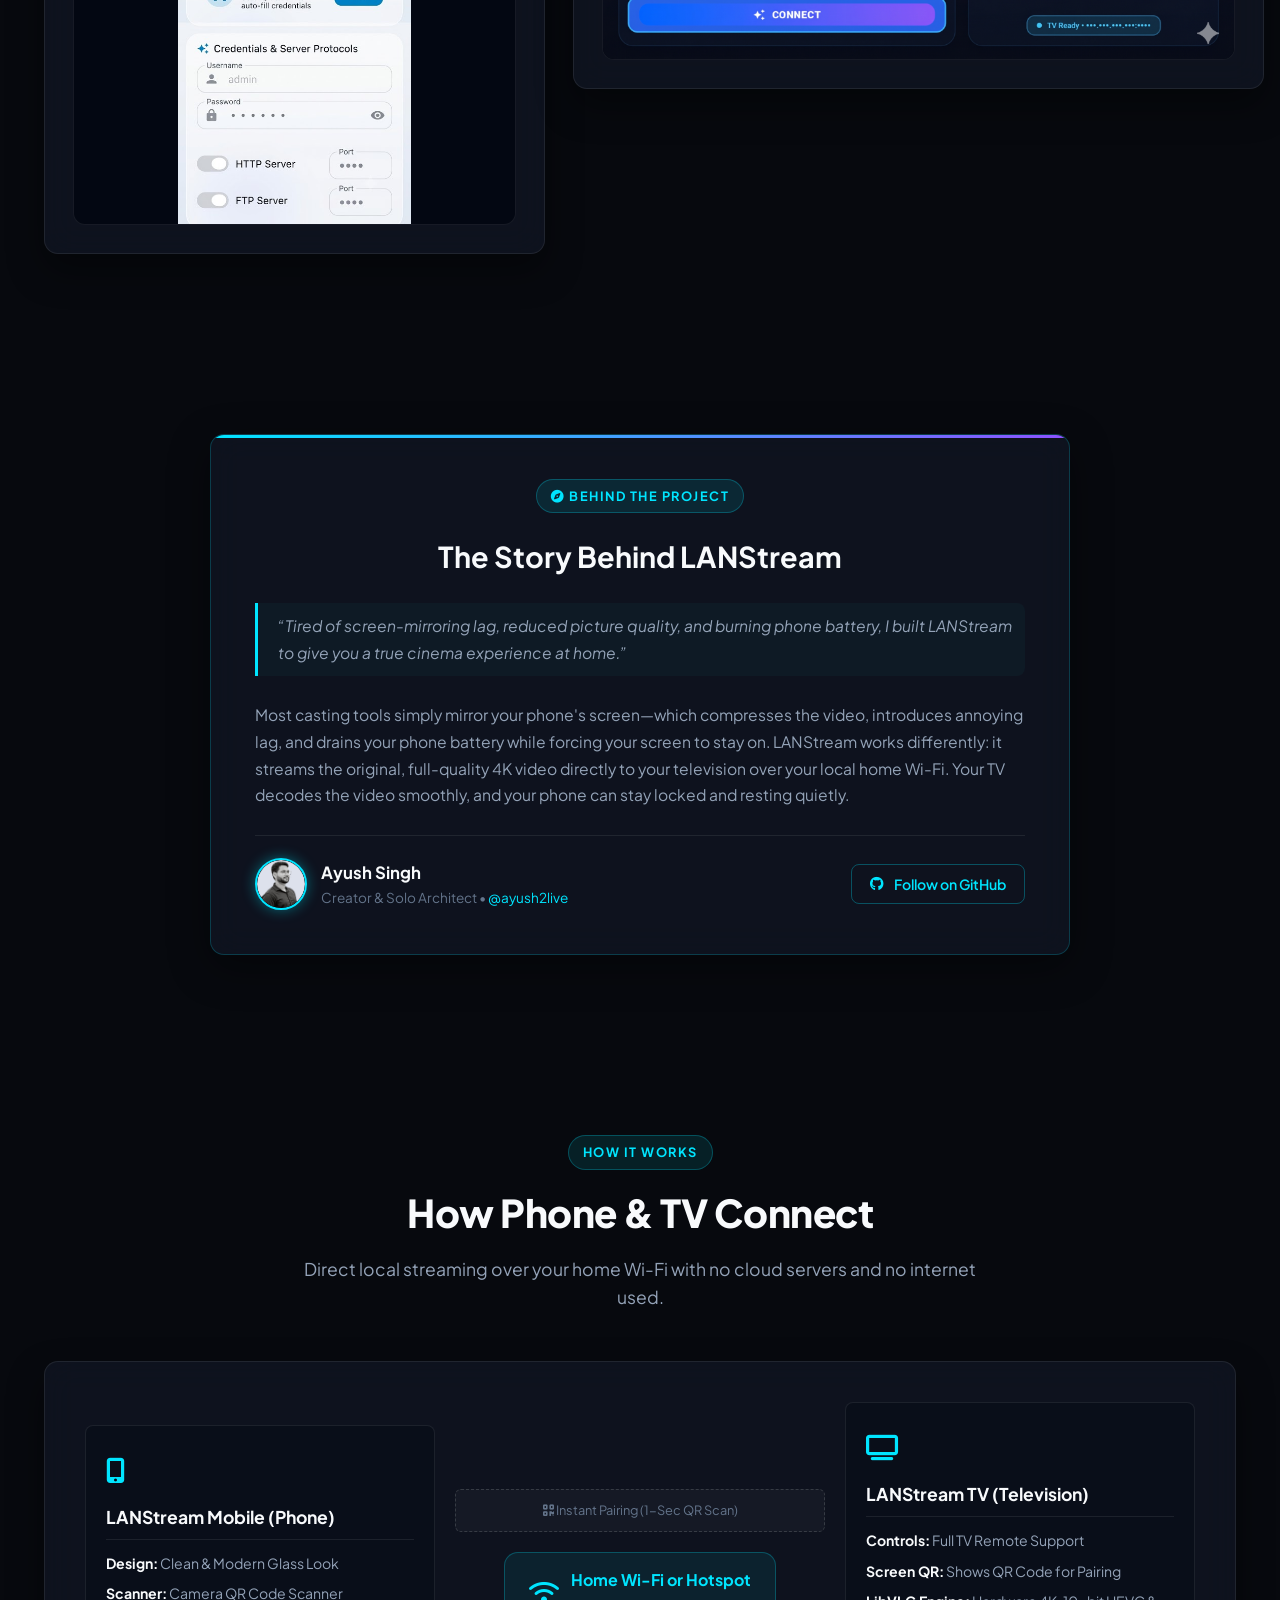
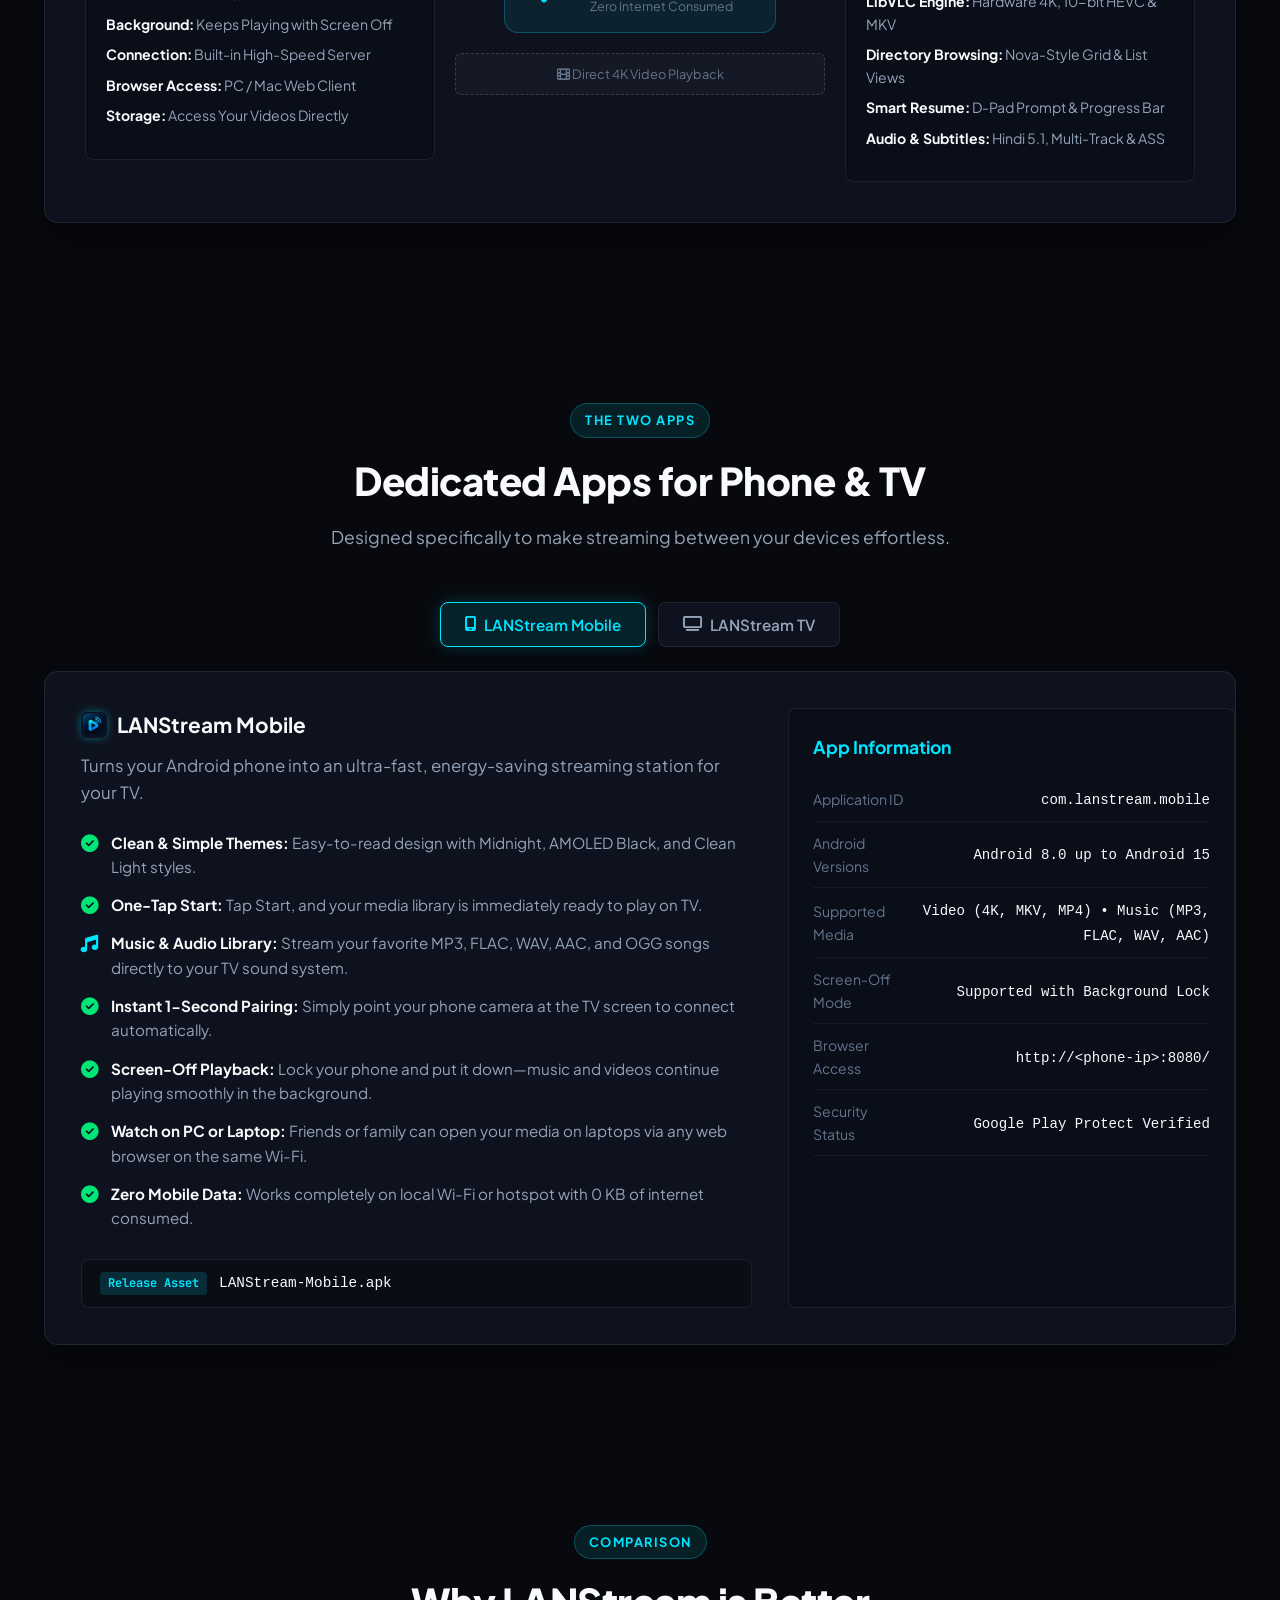
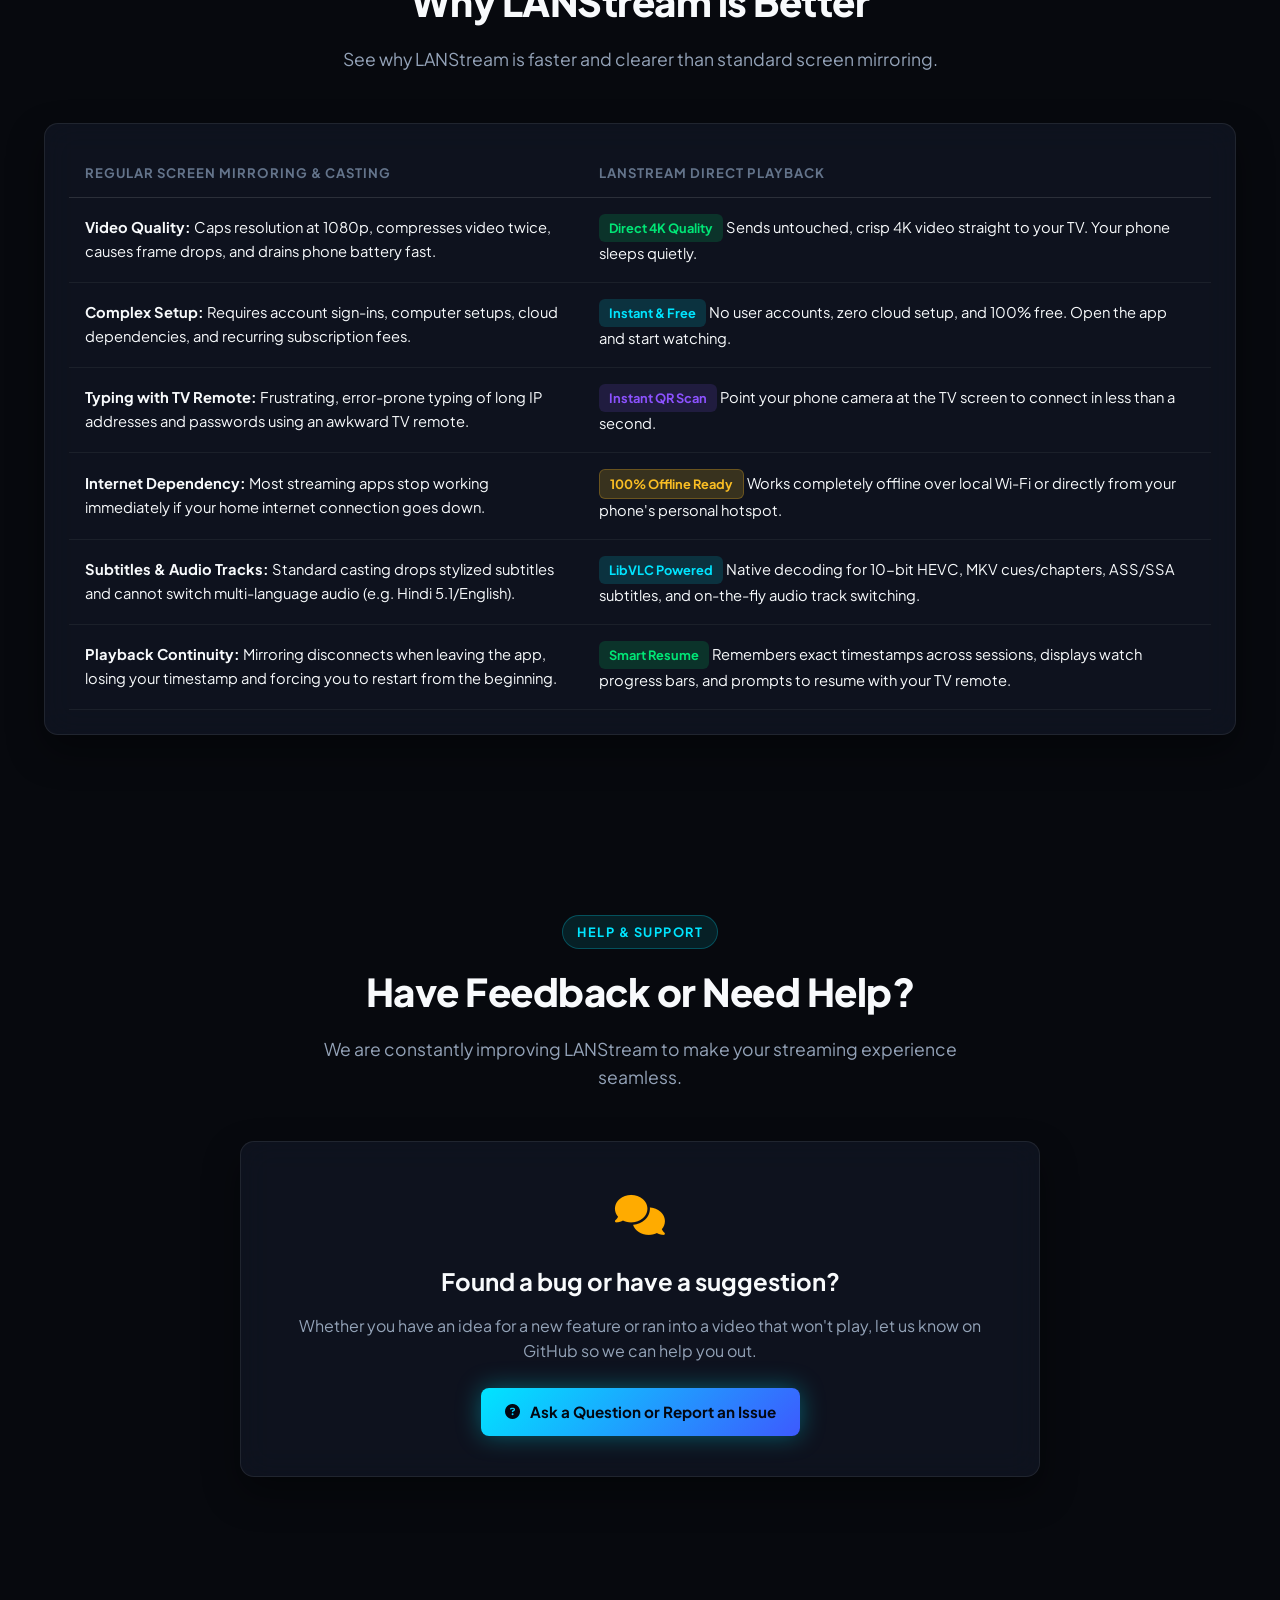
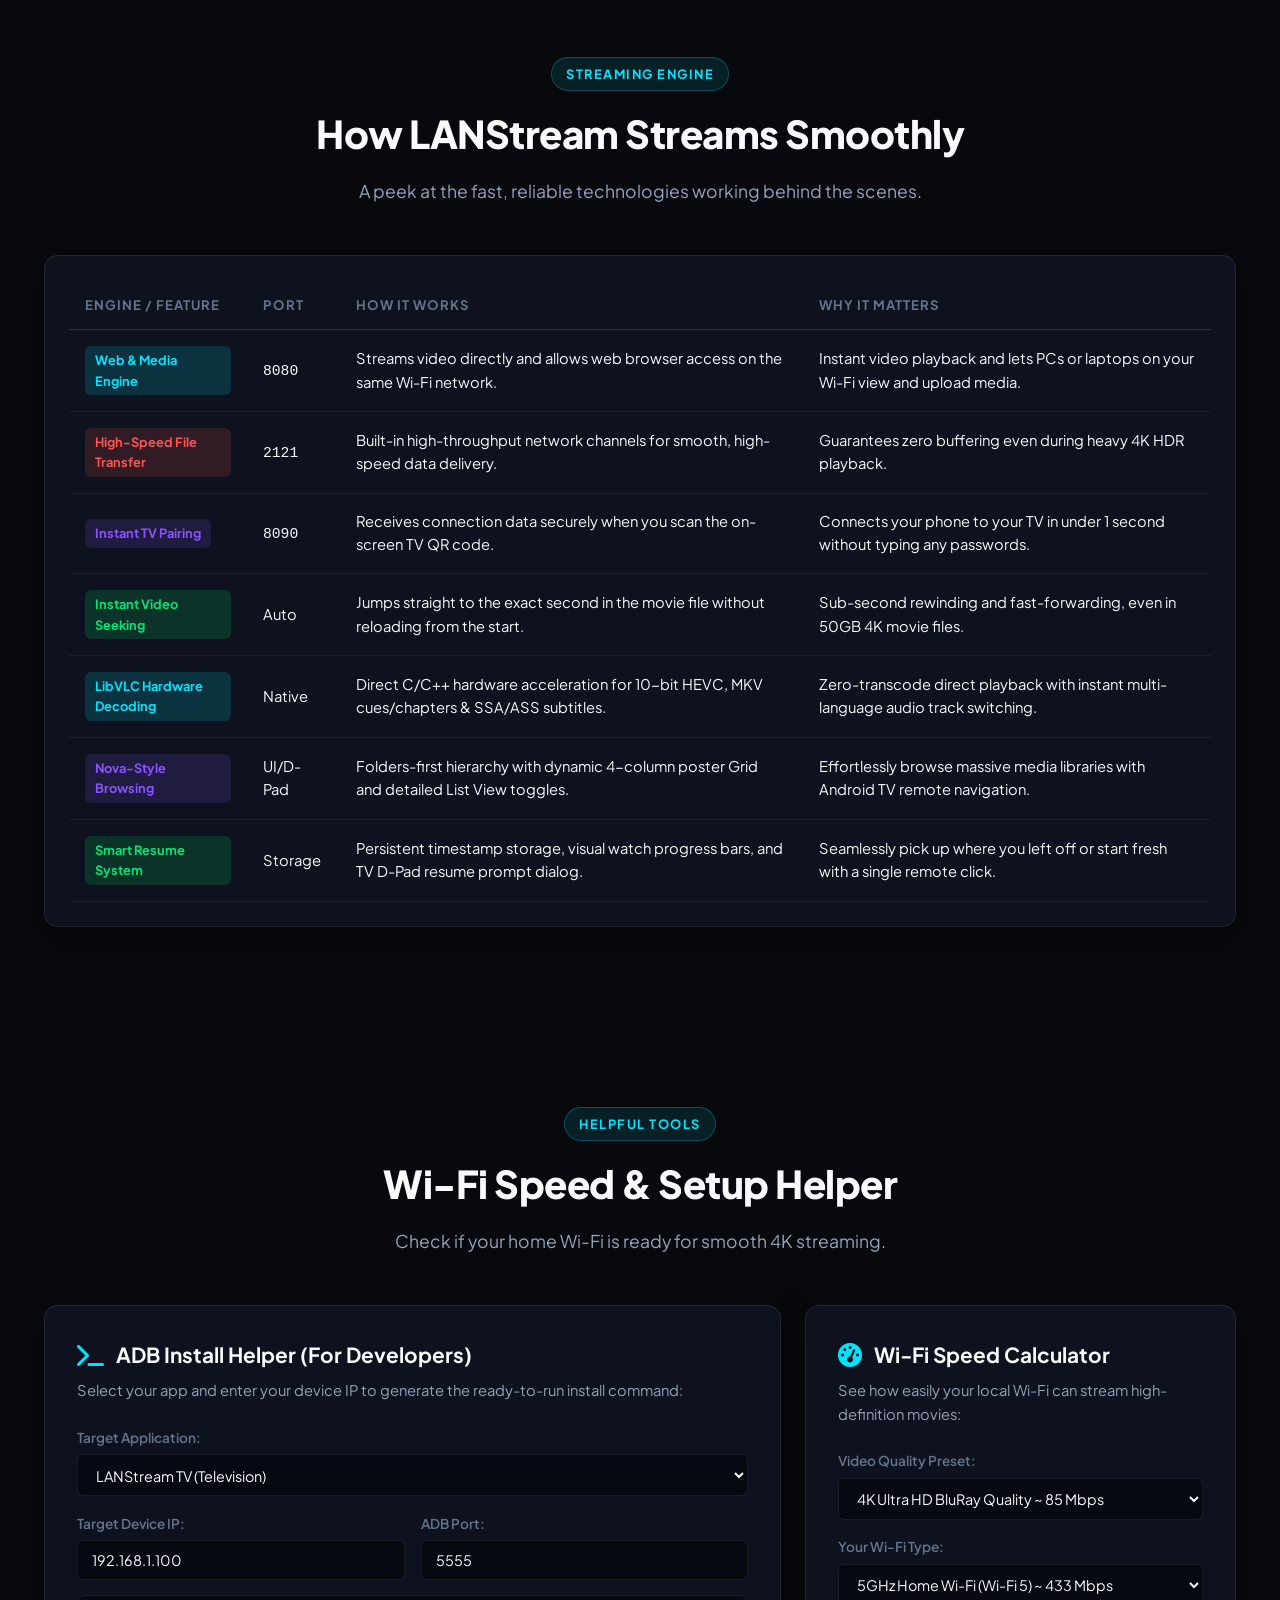
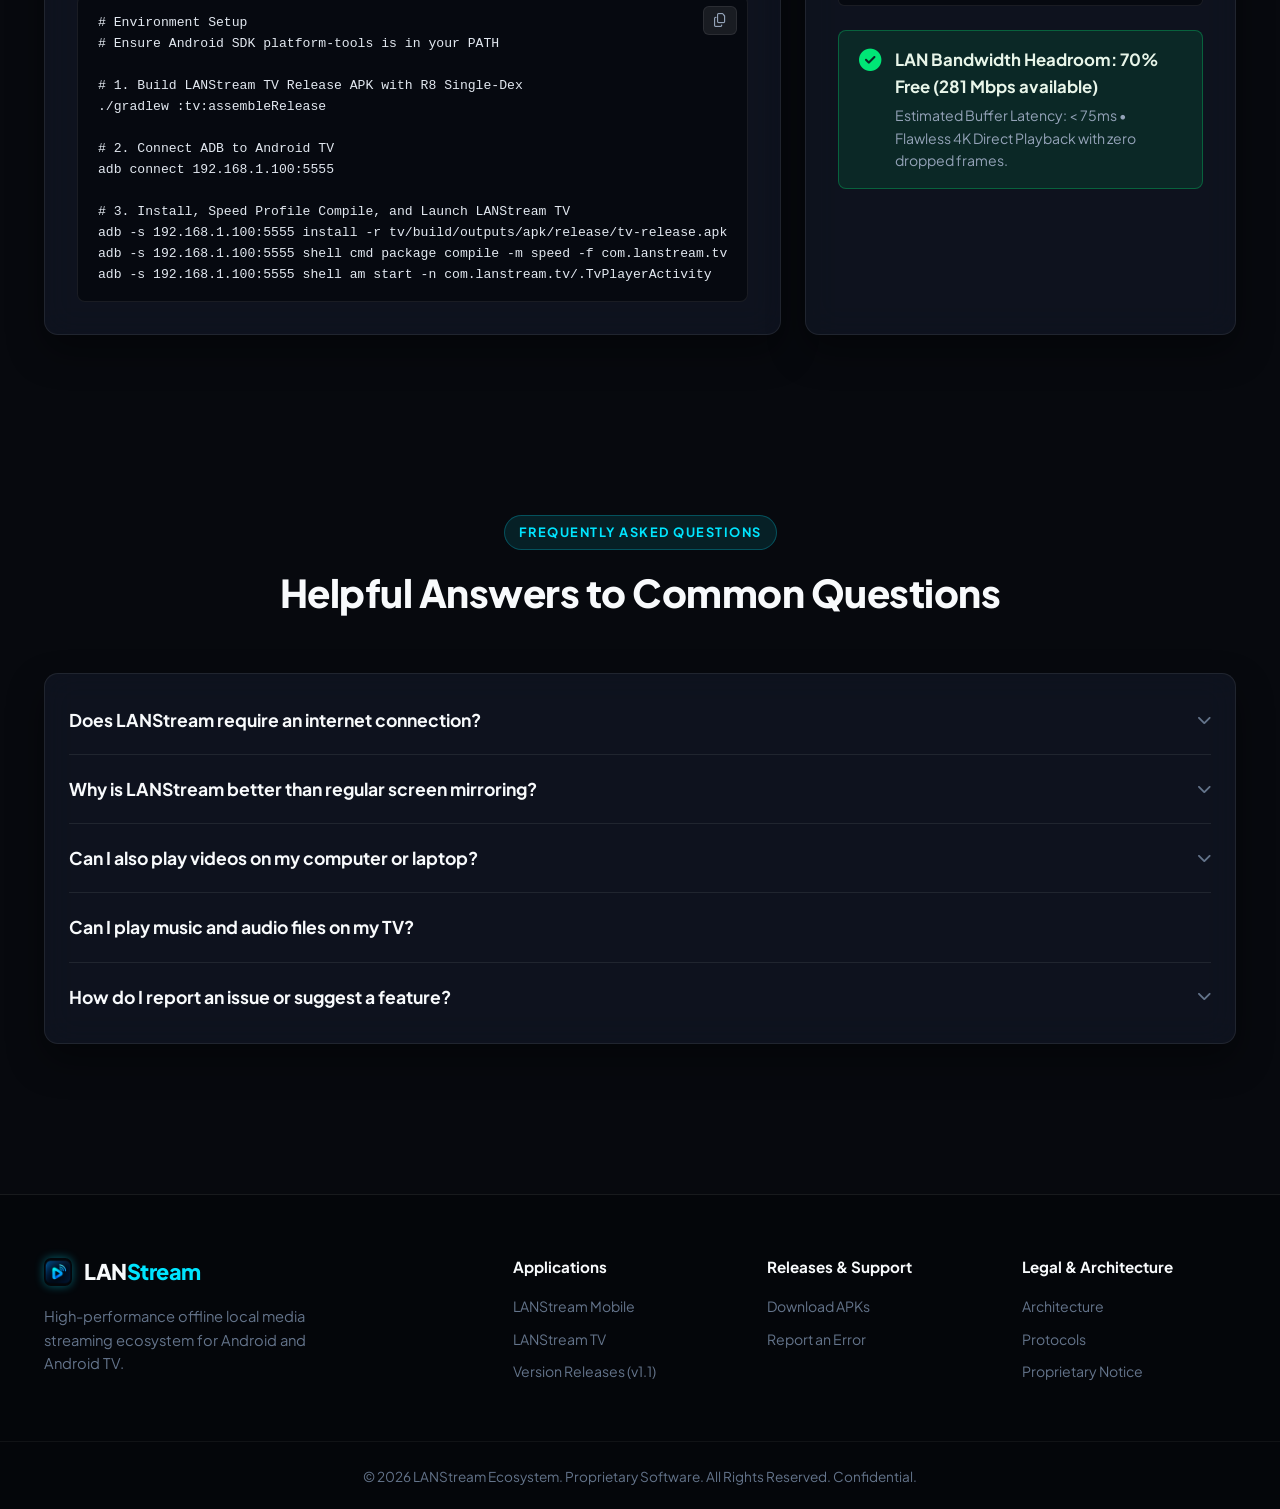
==== commit 1da91f22: "feat(website): update streaming engine specs for LibVLC, Nova browsing, and Smart Resume" ====
--- a/index.html
+++ b/index.html
@@ -354,10 +354,10 @@
                         <ul>
                             <li><strong>Controls:</strong> Full TV Remote Support</li>
                             <li><strong>Screen QR:</strong> Shows QR Code for Pairing</li>
-                            <li><strong>Video Engine:</strong> Fast Hardware 4K Playback</li>
-                            <li><strong>Instant Seek:</strong> Rewind &amp; Fast-Forward with No Lag</li>
-                            <li><strong>Audio:</strong> Switch Audio Tracks &amp; Languages</li>
-                            <li><strong>Subtitles:</strong> Built-in Subtitle Support</li>
+                            <li><strong>LibVLC Engine:</strong> Hardware 4K, 10-bit HEVC &amp; MKV</li>
+                            <li><strong>Directory Browsing:</strong> Nova-Style Grid &amp; List Views</li>
+                            <li><strong>Smart Resume:</strong> D-Pad Prompt &amp; Progress Bar</li>
+                            <li><strong>Audio &amp; Subtitles:</strong> Hindi 5.1, Multi-Track &amp; ASS</li>
                         </ul>
                     </div>
                 </div>
@@ -456,8 +456,16 @@
                         
                         <div class="feature-checklist">
                             <div class="check-item">
-                                <i class="fa-solid fa-circle-check"></i>
-                                <div><strong>Comfortable TV Remote Controls:</strong> Smoothly move across your movie and music collections using your TV remote.</div>
+                                <i class="fa-solid fa-bolt" style="color: #38bdf8;"></i>
+                                <div><strong>Native LibVLC 3.6.2 Engine:</strong> Direct hardware decoding for 10-bit HEVC (H.265), MKV with chapter cues, and stylized ASS/SSA subtitles with zero lag.</div>
+                            </div>
+                            <div class="check-item">
+                                <i class="fa-solid fa-folder-tree" style="color: #fbbf24;"></i>
+                                <div><strong>Nova-Style Directory Browsing:</strong> Folders-first sorting with 4-column poster Grid View and detailed List View toggles, remembered across app relaunches.</div>
+                            </div>
+                            <div class="check-item">
+                                <i class="fa-solid fa-clock-rotate-left" style="color: #22c55e;"></i>
+                                <div><strong>Smart Resume Playback:</strong> Remembers playback timestamps, shows an interactive TV D-Pad prompt ("Resume from XX:XX" / "Start from Beginning"), and displays watch progress bars.</div>
                             </div>
                             <div class="check-item">
                                 <i class="fa-solid fa-circle-check"></i>
@@ -469,19 +477,15 @@
                             </div>
                             <div class="check-item">
                                 <i class="fa-solid fa-circle-check"></i>
-                                <div><strong>Instant Rewind &amp; Seeking:</strong> Jump directly to any scene in large movie or music files without waiting for buffering.</div>
-                            </div>
-                            <div class="check-item">
-                                <i class="fa-solid fa-circle-check"></i>
-                                <div><strong>Audio &amp; Subtitle Selection:</strong> Switch audio languages and toggle subtitles on screen with your remote.</div>
-                            </div>
-                            <div class="check-item">
-                                <i class="fa-solid fa-circle-check"></i>
-                                <div><strong>9 Wallpaper Themes:</strong> Personalize your TV display with stylish colors and backgrounds.</div>
-                            </div>
-                            <div class="check-item">
-                                <i class="fa-solid fa-circle-check"></i>
-                                <div><strong>Smooth on All TVs:</strong> Lightweight and highly optimized to run at fluid 60fps even on budget smart TVs.</div>
+                                <div><strong>Instant Rewind &amp; Seeking:</strong> D-Pad 10-second skip and speed control without waiting for buffering.</div>
+                            </div>
+                            <div class="check-item">
+                                <i class="fa-solid fa-circle-check"></i>
+                                <div><strong>Audio &amp; Subtitle Selection:</strong> Switch audio languages (Hindi 5.1, English) and toggle subtitles on screen with your remote.</div>
+                            </div>
+                            <div class="check-item">
+                                <i class="fa-solid fa-circle-check"></i>
+                                <div><strong>9 Wallpaper Themes:</strong> Personalize your TV display with stylish ambient colors and backgrounds.</div>
                             </div>
                         </div>
 
@@ -496,9 +500,12 @@
                         <table>
                             <tr><td>Application ID</td><td><code>com.lanstream.tv</code></td></tr>
                             <tr><td>Platform</td><td><code>Android TV &amp; Google TV (8.0+)</code></td></tr>
-                            <tr><td>Remote Control</td><td><code>Full D-Pad Remote Navigation</code></td></tr>
-                            <tr><td>Audio Playback</td><td><code>MP3, FLAC, WAV, AAC, M4A, OGG</code></td></tr>
-                            <tr><td>Subtitles</td><td><code>Embedded SRT, ASS, SSA, VTT</code></td></tr>
+                            <tr><td>Media Engine</td><td><code>LibVLC 3.6.2 (Native C/C++ HW Accelerated)</code></td></tr>
+                            <tr><td>Directory Browsing</td><td><code>Nova-Style 4-Col Grid &amp; Detailed List Views</code></td></tr>
+                            <tr><td>Resume Capabilities</td><td><code>D-Pad Prompt, Progress Bars &amp; Auto-Save</code></td></tr>
+                            <tr><td>Remote Control</td><td><code>Full D-Pad Remote Navigation (10s Seek, Track Cycle)</code></td></tr>
+                            <tr><td>Audio Playback</td><td><code>MP3, FLAC, WAV, AAC, M4A, OGG, Multi-Track (5.1/7.1)</code></td></tr>
+                            <tr><td>Subtitles</td><td><code>Stylized ASS, SSA, Embedded SRT, VTT</code></td></tr>
                             <tr><td>Security Status</td><td><code>Google Play Protect Verified</code></td></tr>
                         </table>
 
@@ -545,6 +552,14 @@
                         <tr>
                             <td><strong>Internet Dependency:</strong> Most streaming apps stop working immediately if your home internet connection goes down.</td>
                             <td><span class="badge amber" style="display: inline-block; padding: 4px 10px; border-radius: 6px; font-weight: 700; font-size: 0.8rem; background: rgba(251, 191, 36, 0.18); color: #fbbf24; border: 1px solid rgba(251, 191, 36, 0.25);">100% Offline Ready</span> Works completely offline over local Wi-Fi or directly from your phone's personal hotspot.</td>
+                        </tr>
+                        <tr>
+                            <td><strong>Subtitles &amp; Audio Tracks:</strong> Standard casting drops stylized subtitles and cannot switch multi-language audio (e.g. Hindi 5.1/English).</td>
+                            <td><span class="badge blue" style="display: inline-block; padding: 4px 10px; border-radius: 6px; font-weight: 700; font-size: 0.8rem; background: rgba(0, 229, 255, 0.15); color: #00e5ff;">LibVLC Powered</span> Native decoding for 10-bit HEVC, MKV cues/chapters, ASS/SSA subtitles, and on-the-fly audio track switching.</td>
+                        </tr>
+                        <tr>
+                            <td><strong>Playback Continuity:</strong> Mirroring disconnects when leaving the app, losing your timestamp and forcing you to restart from the beginning.</td>
+                            <td><span class="badge green" style="display: inline-block; padding: 4px 10px; border-radius: 6px; font-weight: 700; font-size: 0.8rem; background: rgba(0, 230, 118, 0.15); color: #00e676;">Smart Resume</span> Remembers exact timestamps across sessions, displays watch progress bars, and prompts to resume with your TV remote.</td>
                         </tr>
                     </tbody>
                 </table>
@@ -619,6 +634,24 @@
                             <td>Auto</td>
                             <td>Jumps straight to the exact second in the movie file without reloading from the start.</td>
                             <td>Sub-second rewinding and fast-forwarding, even in 50GB 4K movie files.</td>
+                        </tr>
+                        <tr>
+                            <td><span class="badge blue">LibVLC Hardware Decoding</span></td>
+                            <td>Native</td>
+                            <td>Direct C/C++ hardware acceleration for 10-bit HEVC, MKV cues/chapters &amp; SSA/ASS subtitles.</td>
+                            <td>Zero-transcode direct playback with instant multi-language audio track switching.</td>
+                        </tr>
+                        <tr>
+                            <td><span class="badge purple">Nova-Style Browsing</span></td>
+                            <td>UI/D-Pad</td>
+                            <td>Folders-first hierarchy with dynamic 4-column poster Grid and detailed List View toggles.</td>
+                            <td>Effortlessly browse massive media libraries with Android TV remote navigation.</td>
+                        </tr>
+                        <tr>
+                            <td><span class="badge green">Smart Resume System</span></td>
+                            <td>Storage</td>
+                            <td>Persistent timestamp storage, visual watch progress bars, and TV D-Pad resume prompt dialog.</td>
+                            <td>Seamlessly pick up where you left off or start fresh with a single remote click.</td>
                         </tr>
                     </tbody>
                 </table>
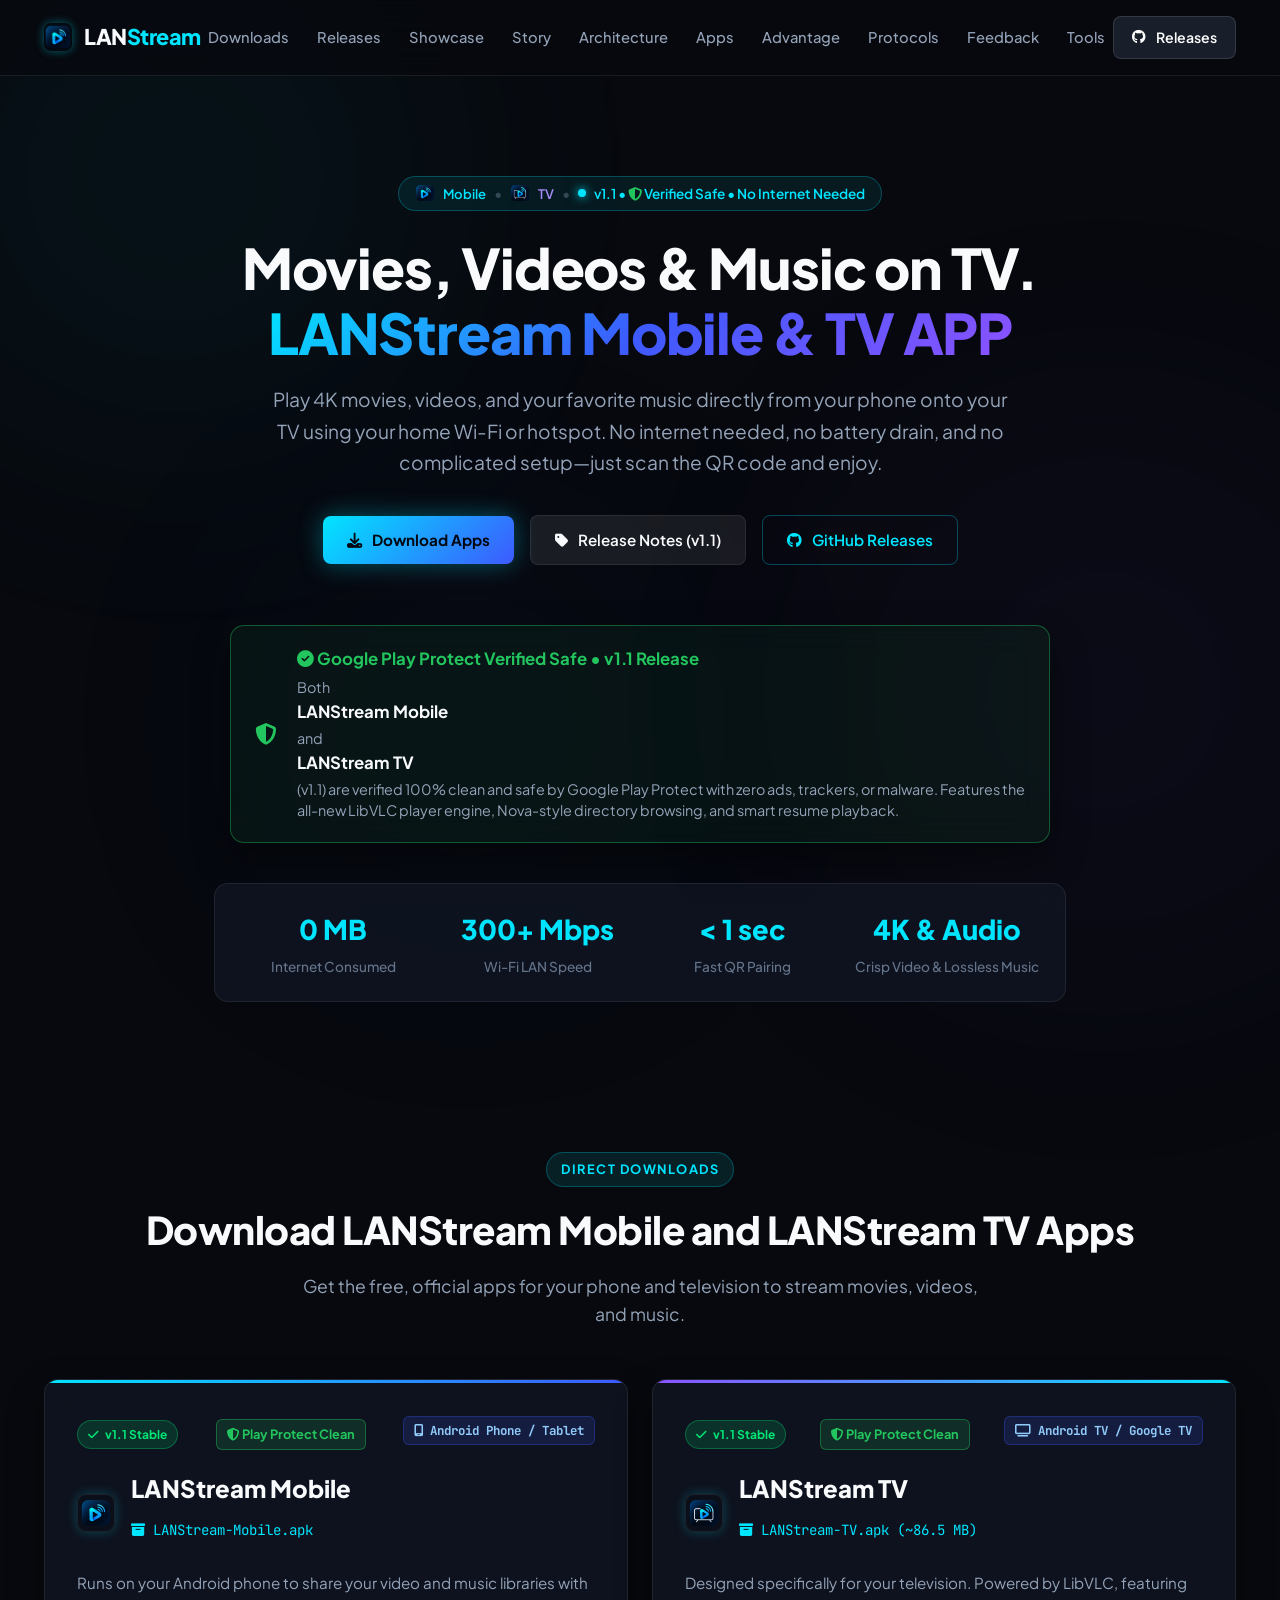
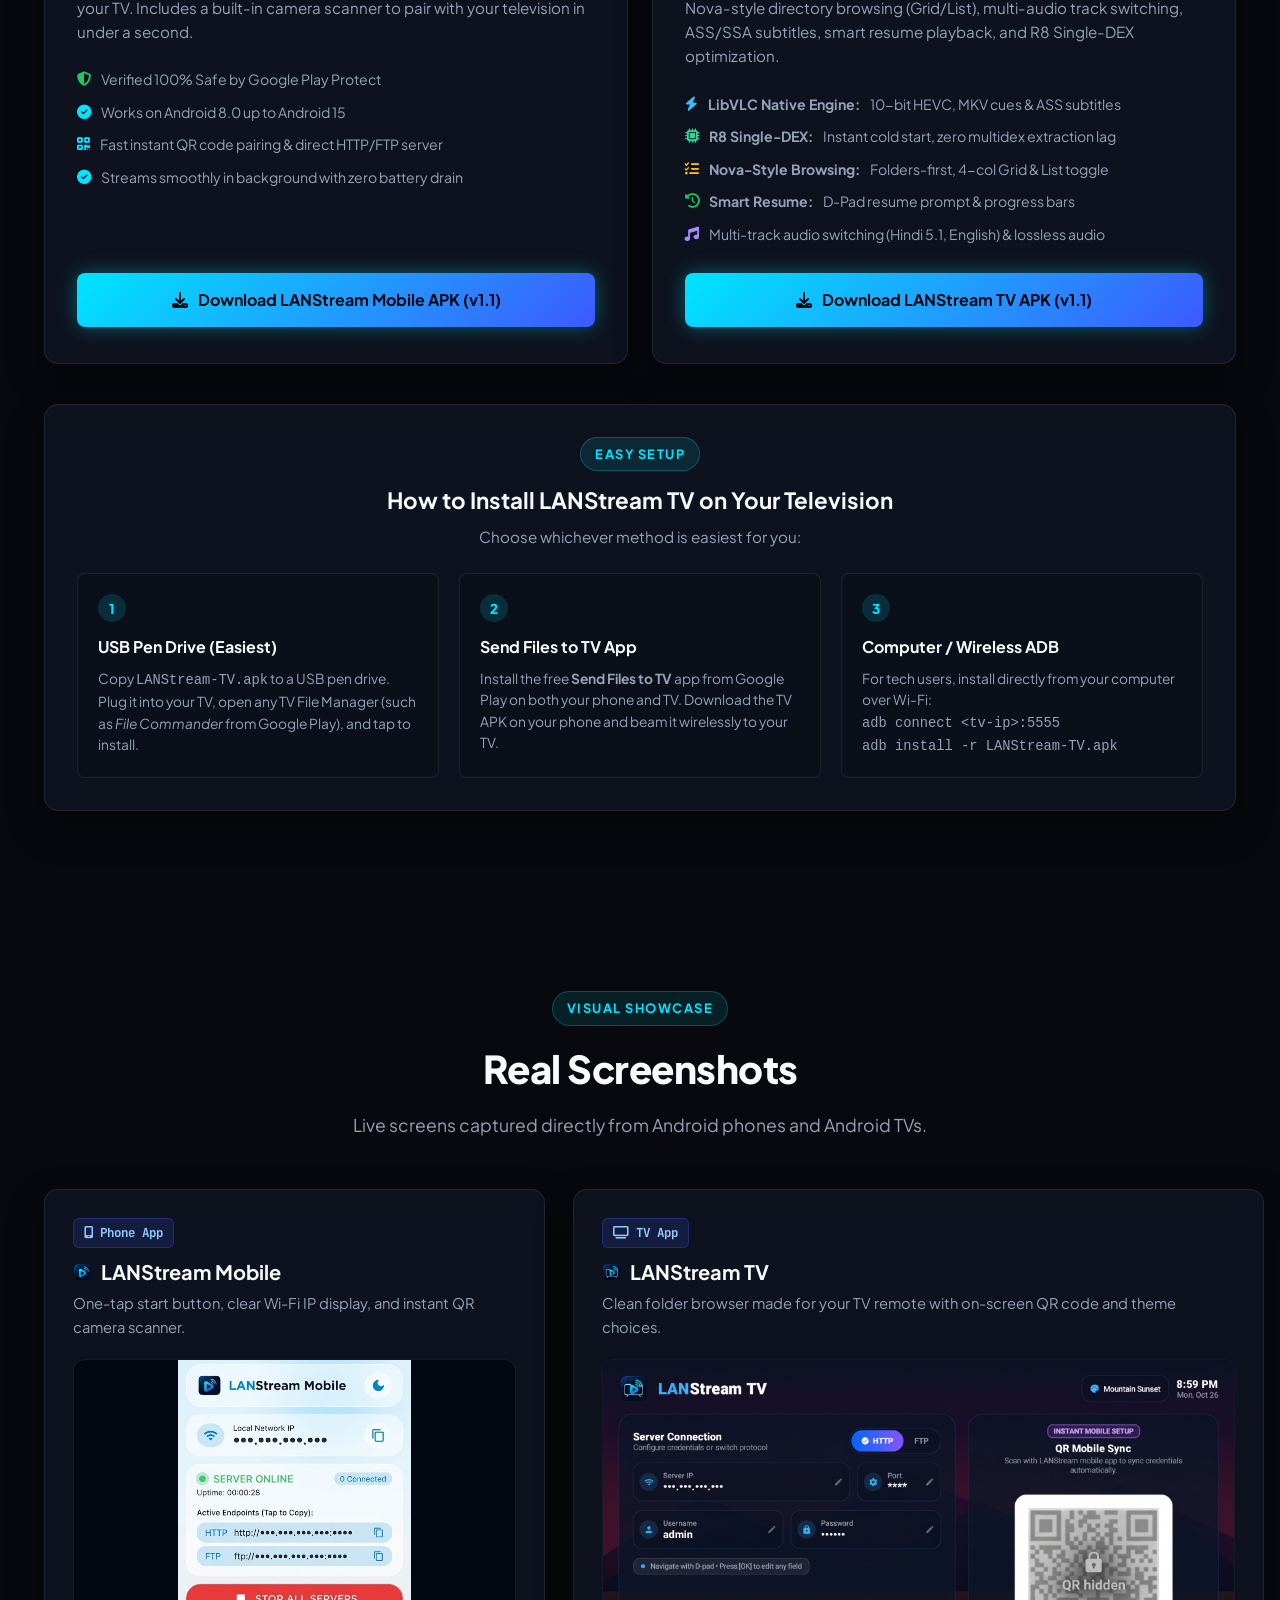
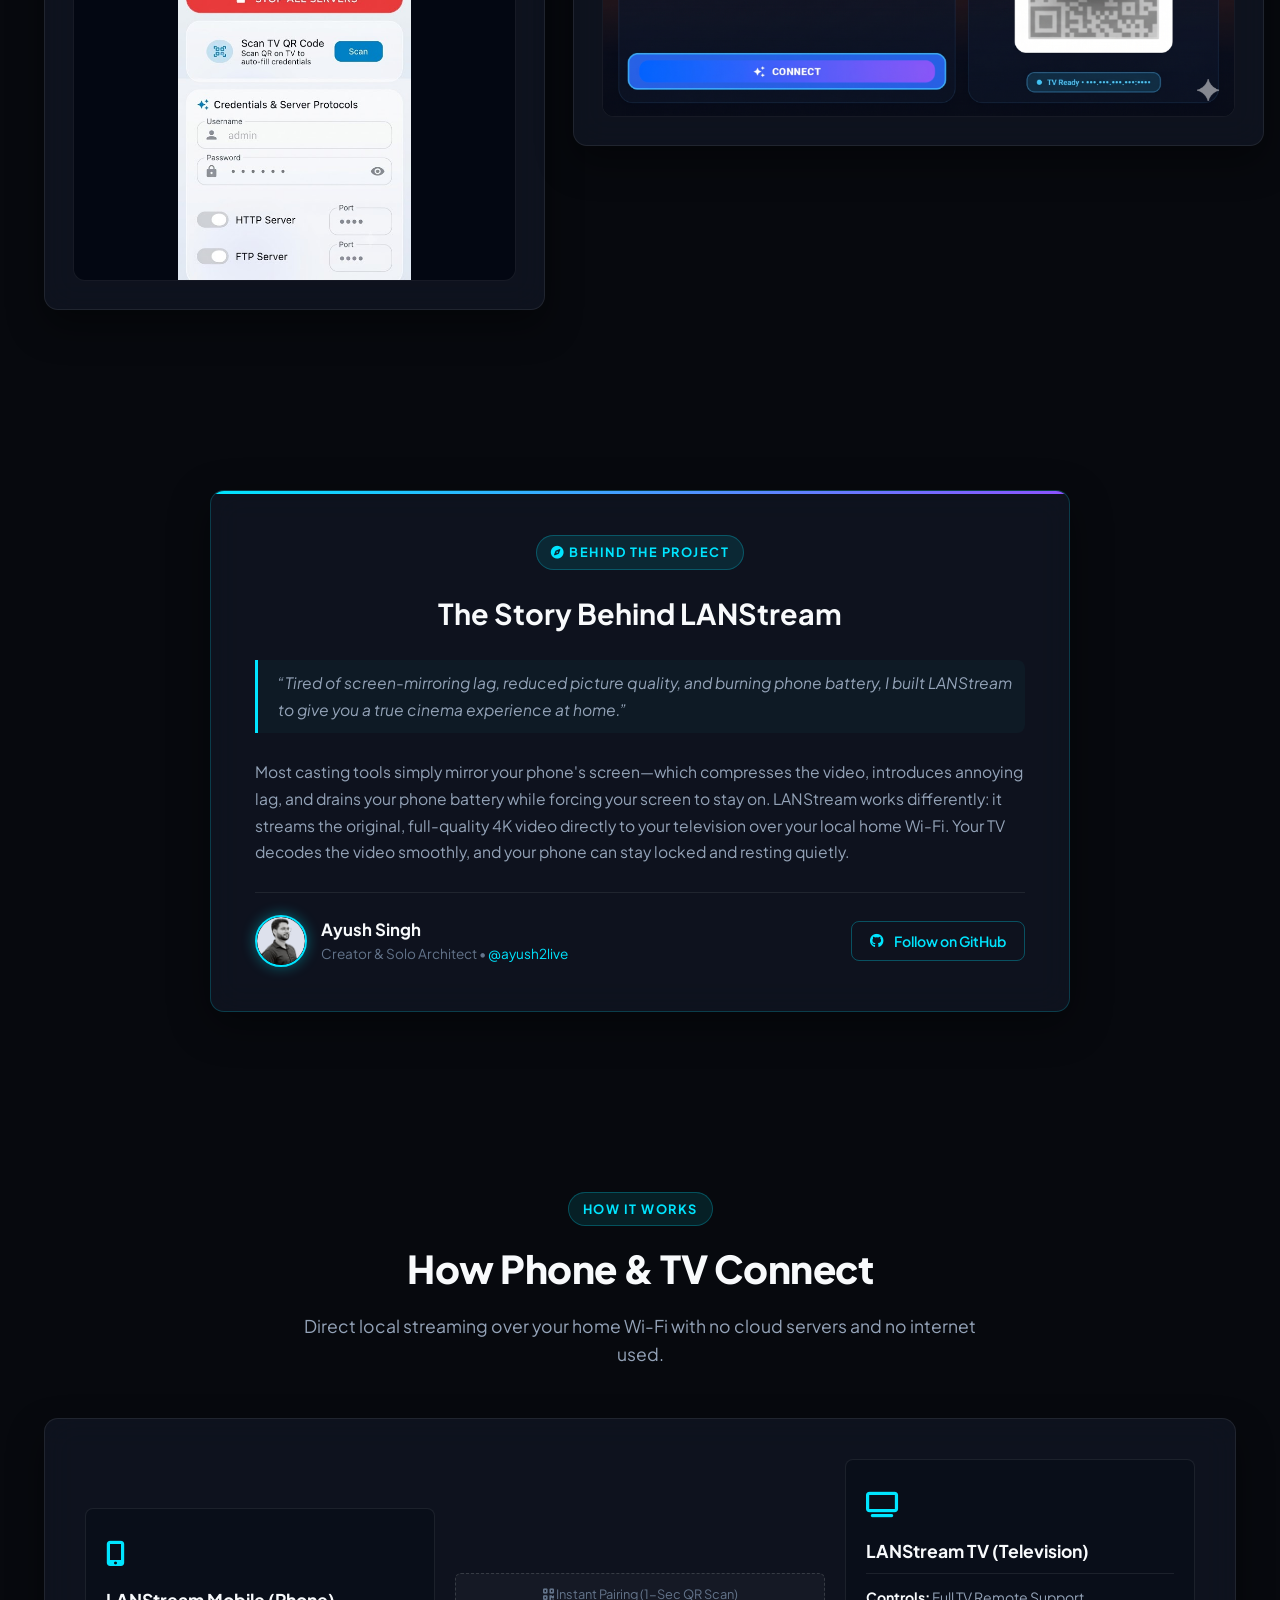
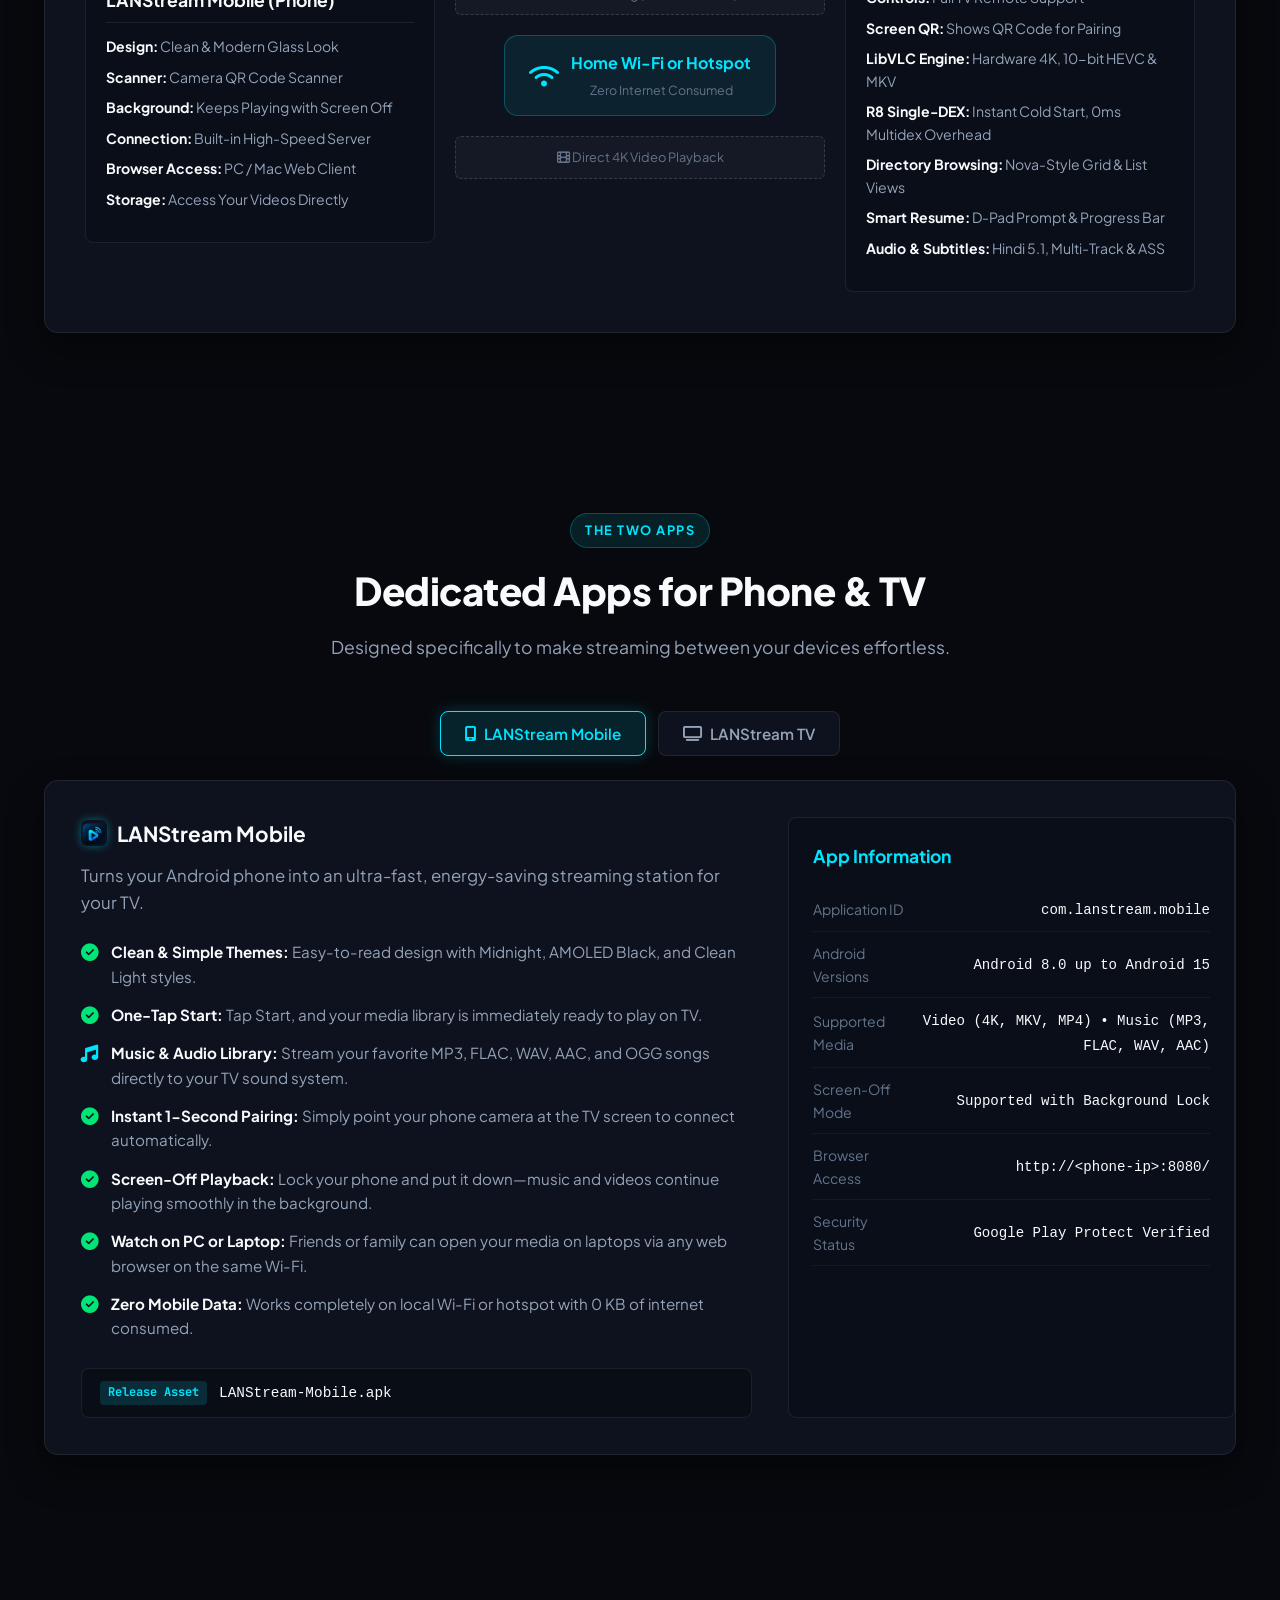
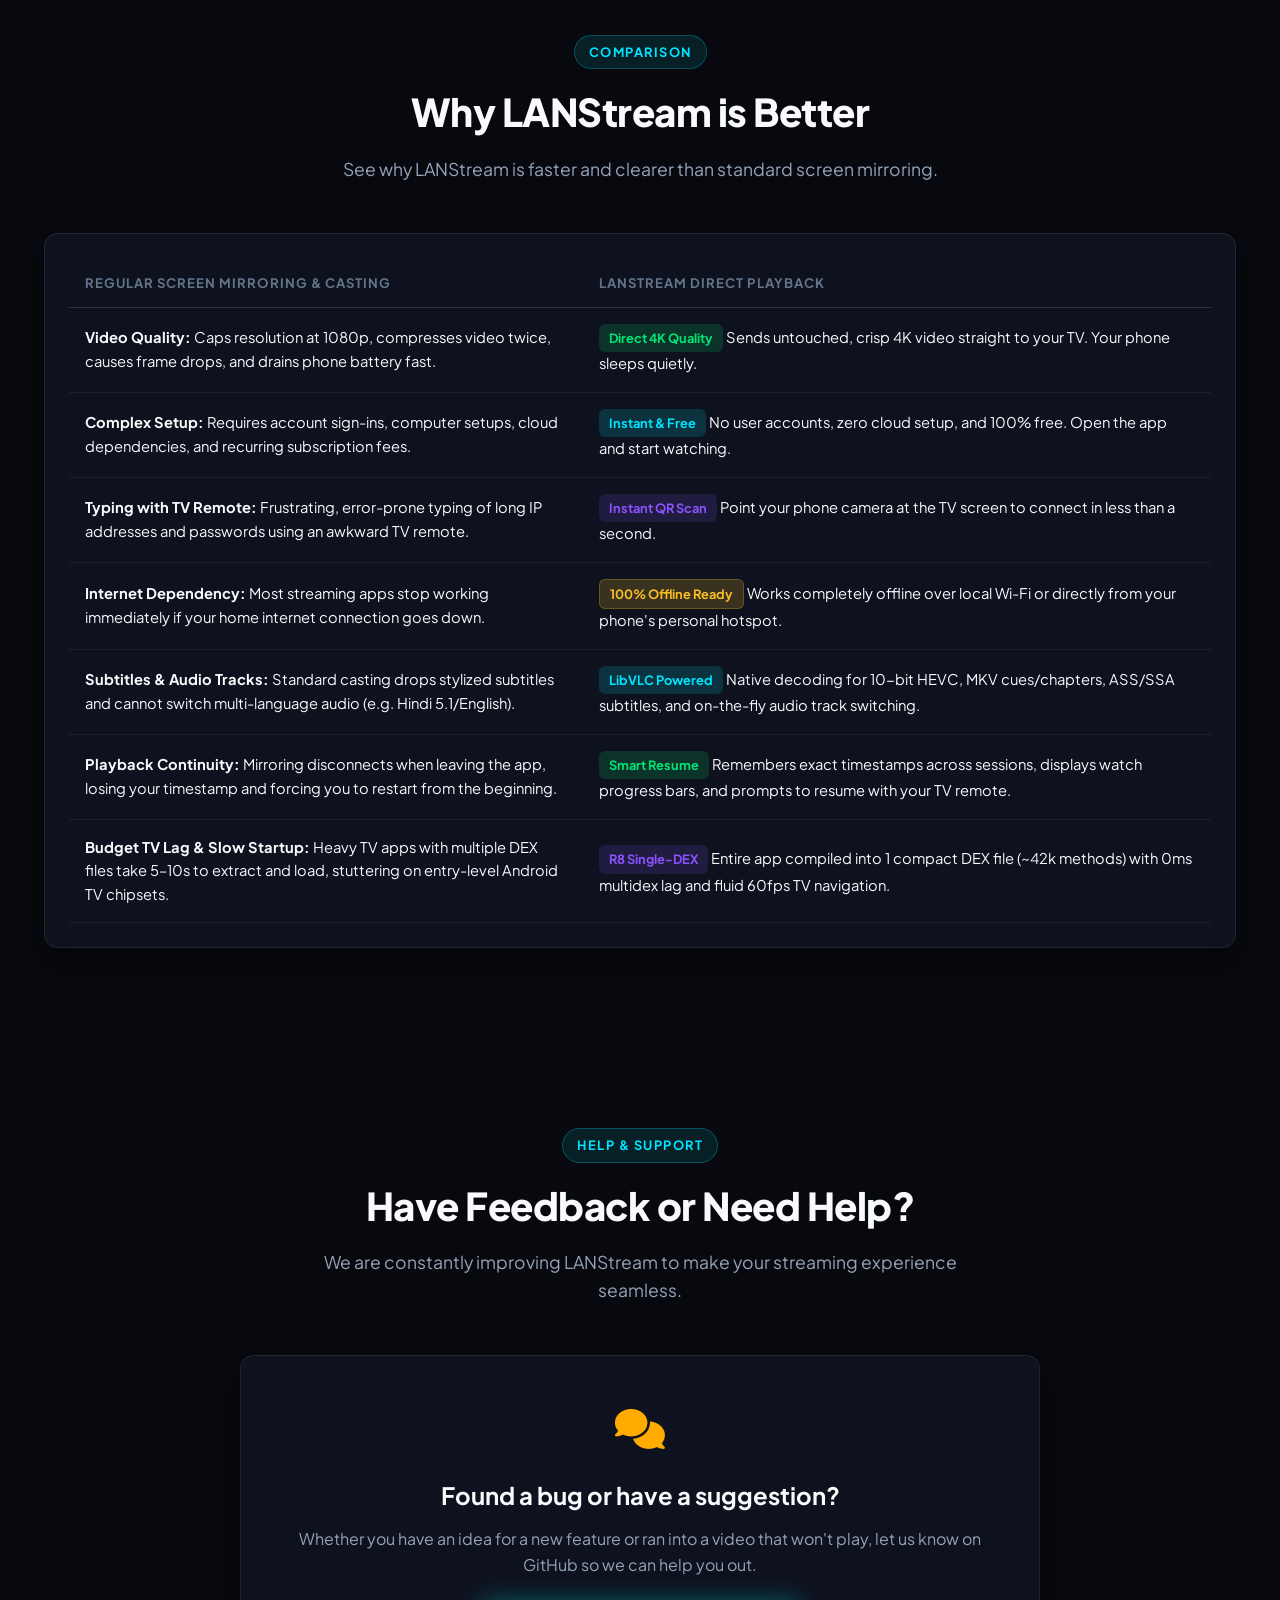
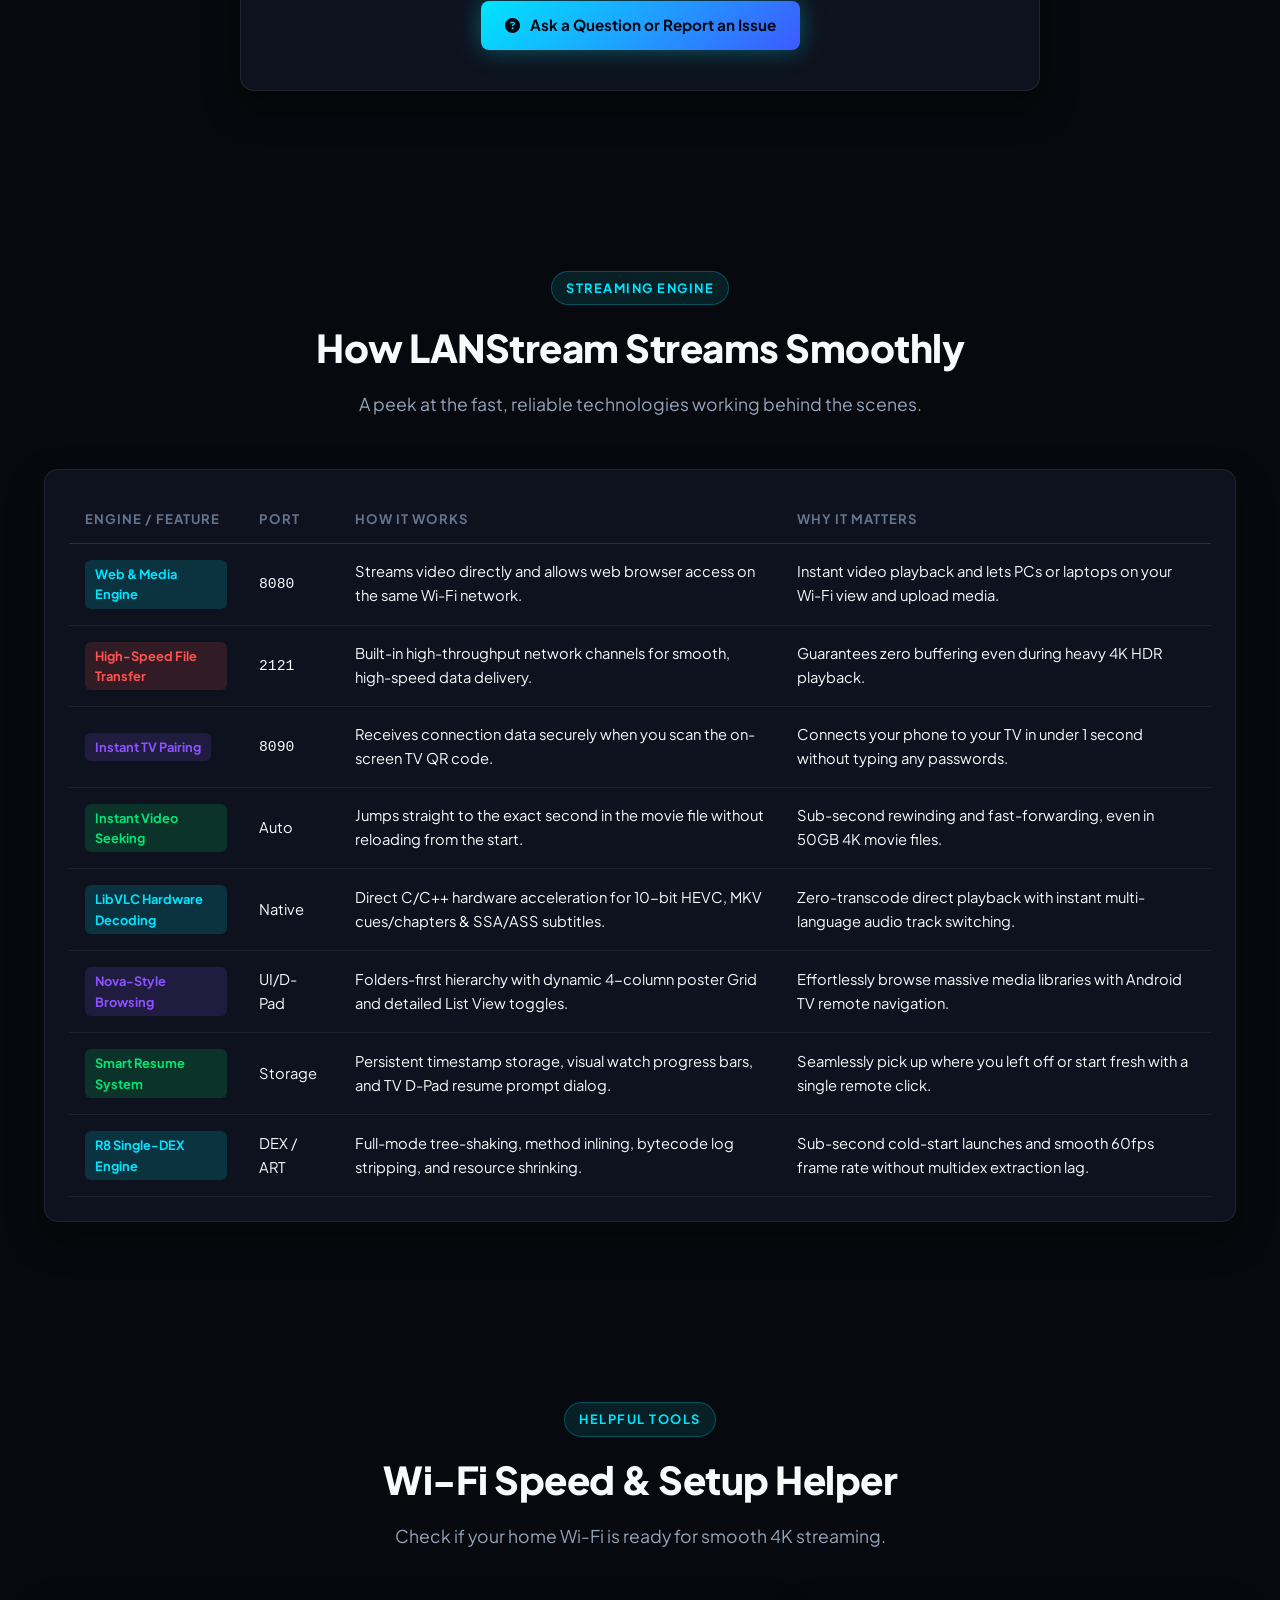
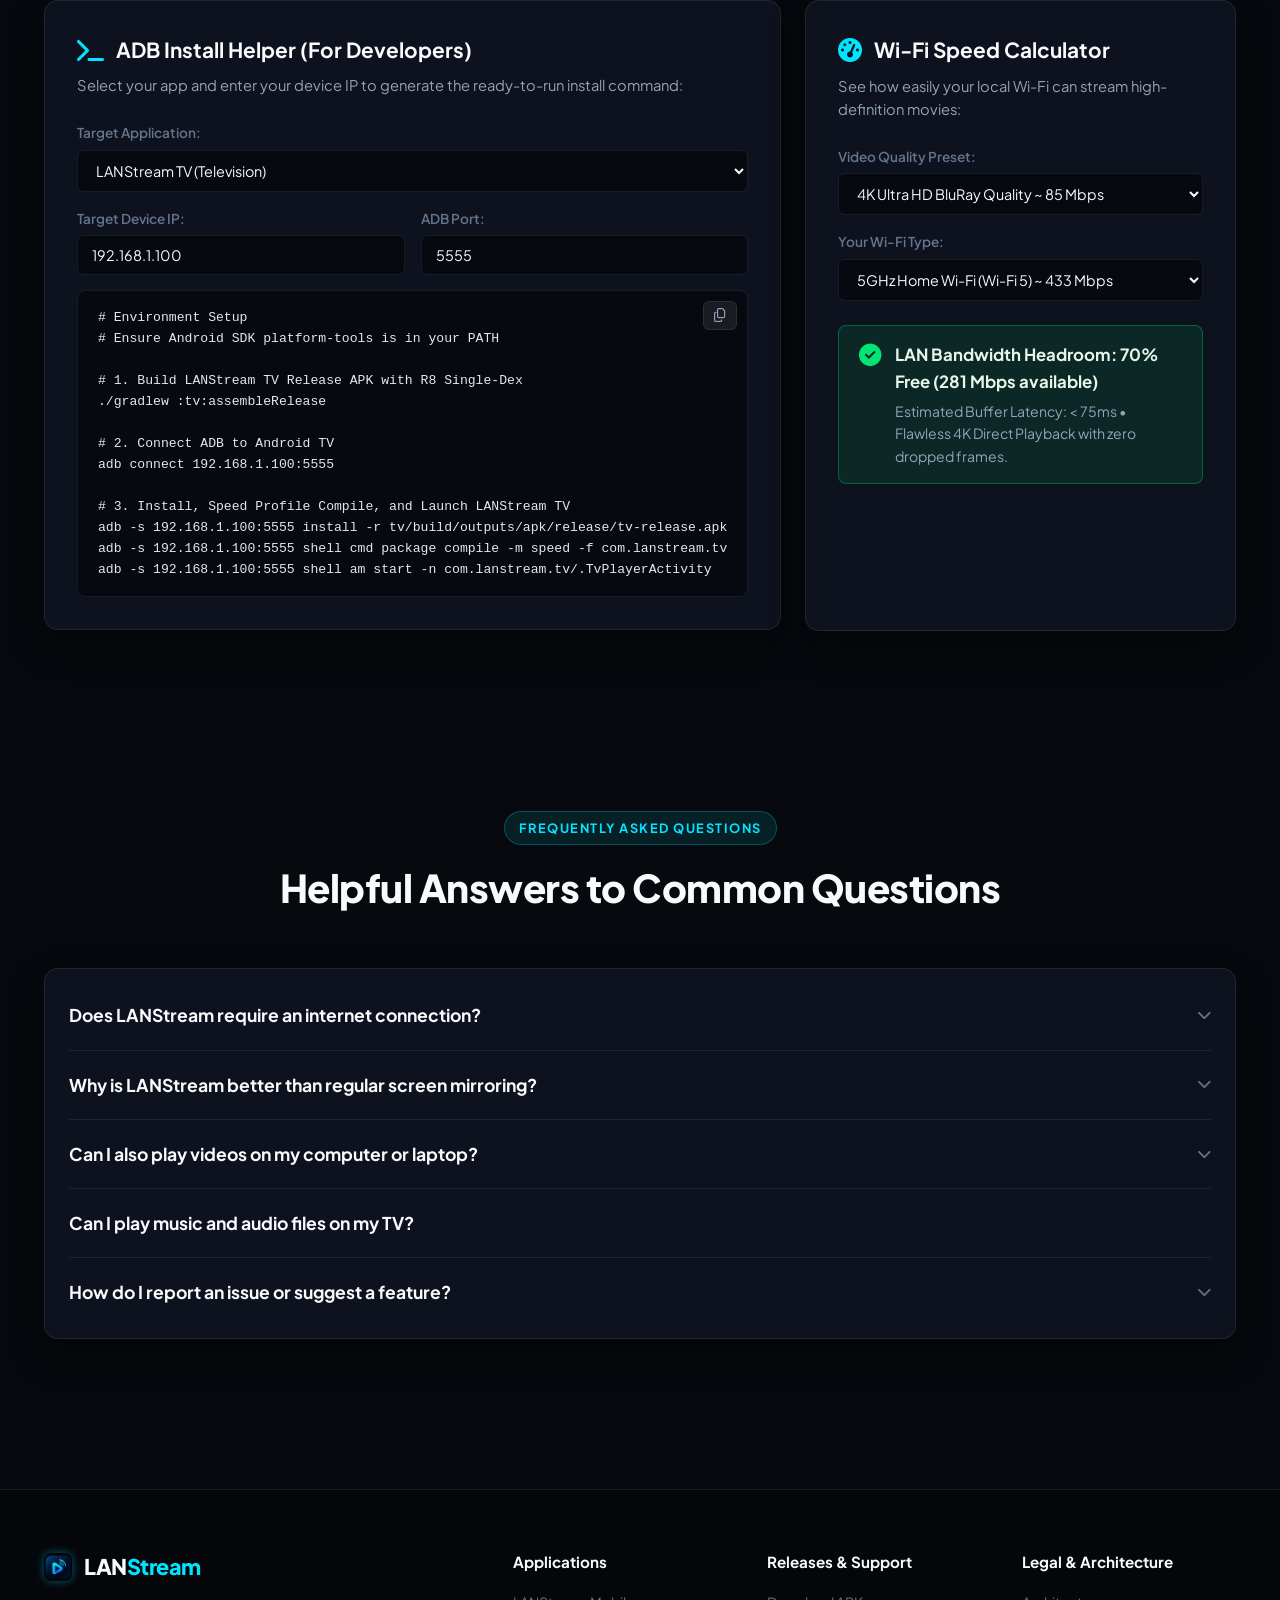
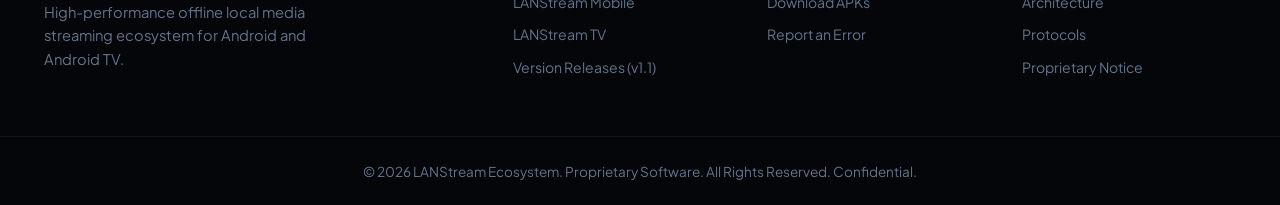
==== commit 7655bb68: "docs(website): highlight R8 Single-DEX compilation, ~86.5 MB package size, and AOT speed compilation" ====
--- a/index.html
+++ b/index.html
@@ -177,13 +177,14 @@
                         <img src="assets/tv_logo.png" alt="LANStream TV Logo" class="app-card-logo">
                         <div>
                             <h3>LANStream TV</h3>
-                            <span class="file-name"><i class="fa-solid fa-box-archive"></i> LANStream-TV.apk</span>
-                        </div>
-                    </div>
-                    <p>Designed specifically for your television. Powered by LibVLC, featuring Nova-style directory browsing (Grid/List), multi-audio track switching, ASS/SSA subtitles, and smart resume playback.</p>
+                            <span class="file-name"><i class="fa-solid fa-box-archive"></i> LANStream-TV.apk (~86.5 MB)</span>
+                        </div>
+                    </div>
+                    <p>Designed specifically for your television. Powered by LibVLC, featuring Nova-style directory browsing (Grid/List), multi-audio track switching, ASS/SSA subtitles, smart resume playback, and R8 Single-DEX optimization.</p>
                     
                     <ul class="download-specs-list">
                         <li><i class="fa-solid fa-bolt" style="color: #38bdf8;"></i> <strong>LibVLC Native Engine:</strong> 10-bit HEVC, MKV cues &amp; ASS subtitles</li>
+                        <li><i class="fa-solid fa-microchip" style="color: #34d399;"></i> <strong>R8 Single-DEX:</strong> Instant cold start, zero multidex extraction lag</li>
                         <li><i class="fa-solid fa-list-check" style="color: #fbbf24;"></i> <strong>Nova-Style Browsing:</strong> Folders-first, 4-col Grid &amp; List toggle</li>
                         <li><i class="fa-solid fa-clock-rotate-left" style="color: #22c55e;"></i> <strong>Smart Resume:</strong> D-Pad resume prompt &amp; progress bars</li>
                         <li><i class="fa-solid fa-music" style="color: #a78bfa;"></i> Multi-track audio switching (Hindi 5.1, English) &amp; lossless audio</li>
@@ -355,6 +356,7 @@
                             <li><strong>Controls:</strong> Full TV Remote Support</li>
                             <li><strong>Screen QR:</strong> Shows QR Code for Pairing</li>
                             <li><strong>LibVLC Engine:</strong> Hardware 4K, 10-bit HEVC &amp; MKV</li>
+                            <li><strong>R8 Single-DEX:</strong> Instant Cold Start, 0ms Multidex Overhead</li>
                             <li><strong>Directory Browsing:</strong> Nova-Style Grid &amp; List Views</li>
                             <li><strong>Smart Resume:</strong> D-Pad Prompt &amp; Progress Bar</li>
                             <li><strong>Audio &amp; Subtitles:</strong> Hindi 5.1, Multi-Track &amp; ASS</li>
@@ -460,6 +462,10 @@
                                 <div><strong>Native LibVLC 3.6.2 Engine:</strong> Direct hardware decoding for 10-bit HEVC (H.265), MKV with chapter cues, and stylized ASS/SSA subtitles with zero lag.</div>
                             </div>
                             <div class="check-item">
+                                <i class="fa-solid fa-microchip" style="color: #34d399;"></i>
+                                <div><strong>Optimized R8 Single-DEX Compilation:</strong> Deep R8 full-mode tree-shaking compresses the entire TV app into a single <code>classes.dex</code> file (42k methods). Eliminates Android TV multidex extraction lag for near-instant cold-start launches.</div>
+                            </div>
+                            <div class="check-item">
                                 <i class="fa-solid fa-folder-tree" style="color: #fbbf24;"></i>
                                 <div><strong>Nova-Style Directory Browsing:</strong> Folders-first sorting with 4-column poster Grid View and detailed List View toggles, remembered across app relaunches.</div>
                             </div>
@@ -500,6 +506,7 @@
                         <table>
                             <tr><td>Application ID</td><td><code>com.lanstream.tv</code></td></tr>
                             <tr><td>Platform</td><td><code>Android TV &amp; Google TV (8.0+)</code></td></tr>
+                            <tr><td>DEX Optimization</td><td><code>R8 Single-DEX (~42k Methods, Zero Multidex Lag)</code></td></tr>
                             <tr><td>Media Engine</td><td><code>LibVLC 3.6.2 (Native C/C++ HW Accelerated)</code></td></tr>
                             <tr><td>Directory Browsing</td><td><code>Nova-Style 4-Col Grid &amp; Detailed List Views</code></td></tr>
                             <tr><td>Resume Capabilities</td><td><code>D-Pad Prompt, Progress Bars &amp; Auto-Save</code></td></tr>
@@ -561,6 +568,10 @@
                             <td><strong>Playback Continuity:</strong> Mirroring disconnects when leaving the app, losing your timestamp and forcing you to restart from the beginning.</td>
                             <td><span class="badge green" style="display: inline-block; padding: 4px 10px; border-radius: 6px; font-weight: 700; font-size: 0.8rem; background: rgba(0, 230, 118, 0.15); color: #00e676;">Smart Resume</span> Remembers exact timestamps across sessions, displays watch progress bars, and prompts to resume with your TV remote.</td>
                         </tr>
+                        <tr>
+                            <td><strong>Budget TV Lag &amp; Slow Startup:</strong> Heavy TV apps with multiple DEX files take 5–10s to extract and load, stuttering on entry-level Android TV chipsets.</td>
+                            <td><span class="badge purple" style="display: inline-block; padding: 4px 10px; border-radius: 6px; font-weight: 700; font-size: 0.8rem; background: rgba(140, 82, 255, 0.15); color: #8c52ff;">R8 Single-DEX</span> Entire app compiled into 1 compact DEX file (~42k methods) with 0ms multidex lag and fluid 60fps TV navigation.</td>
+                        </tr>
                     </tbody>
                 </table>
             </div>
@@ -652,6 +663,12 @@
                             <td>Storage</td>
                             <td>Persistent timestamp storage, visual watch progress bars, and TV D-Pad resume prompt dialog.</td>
                             <td>Seamlessly pick up where you left off or start fresh with a single remote click.</td>
+                        </tr>
+                        <tr>
+                            <td><span class="badge blue">R8 Single-DEX Engine</span></td>
+                            <td>DEX / ART</td>
+                            <td>Full-mode tree-shaking, method inlining, bytecode log stripping, and resource shrinking.</td>
+                            <td>Sub-second cold-start launches and smooth 60fps frame rate without multidex extraction lag.</td>
                         </tr>
                     </tbody>
                 </table>
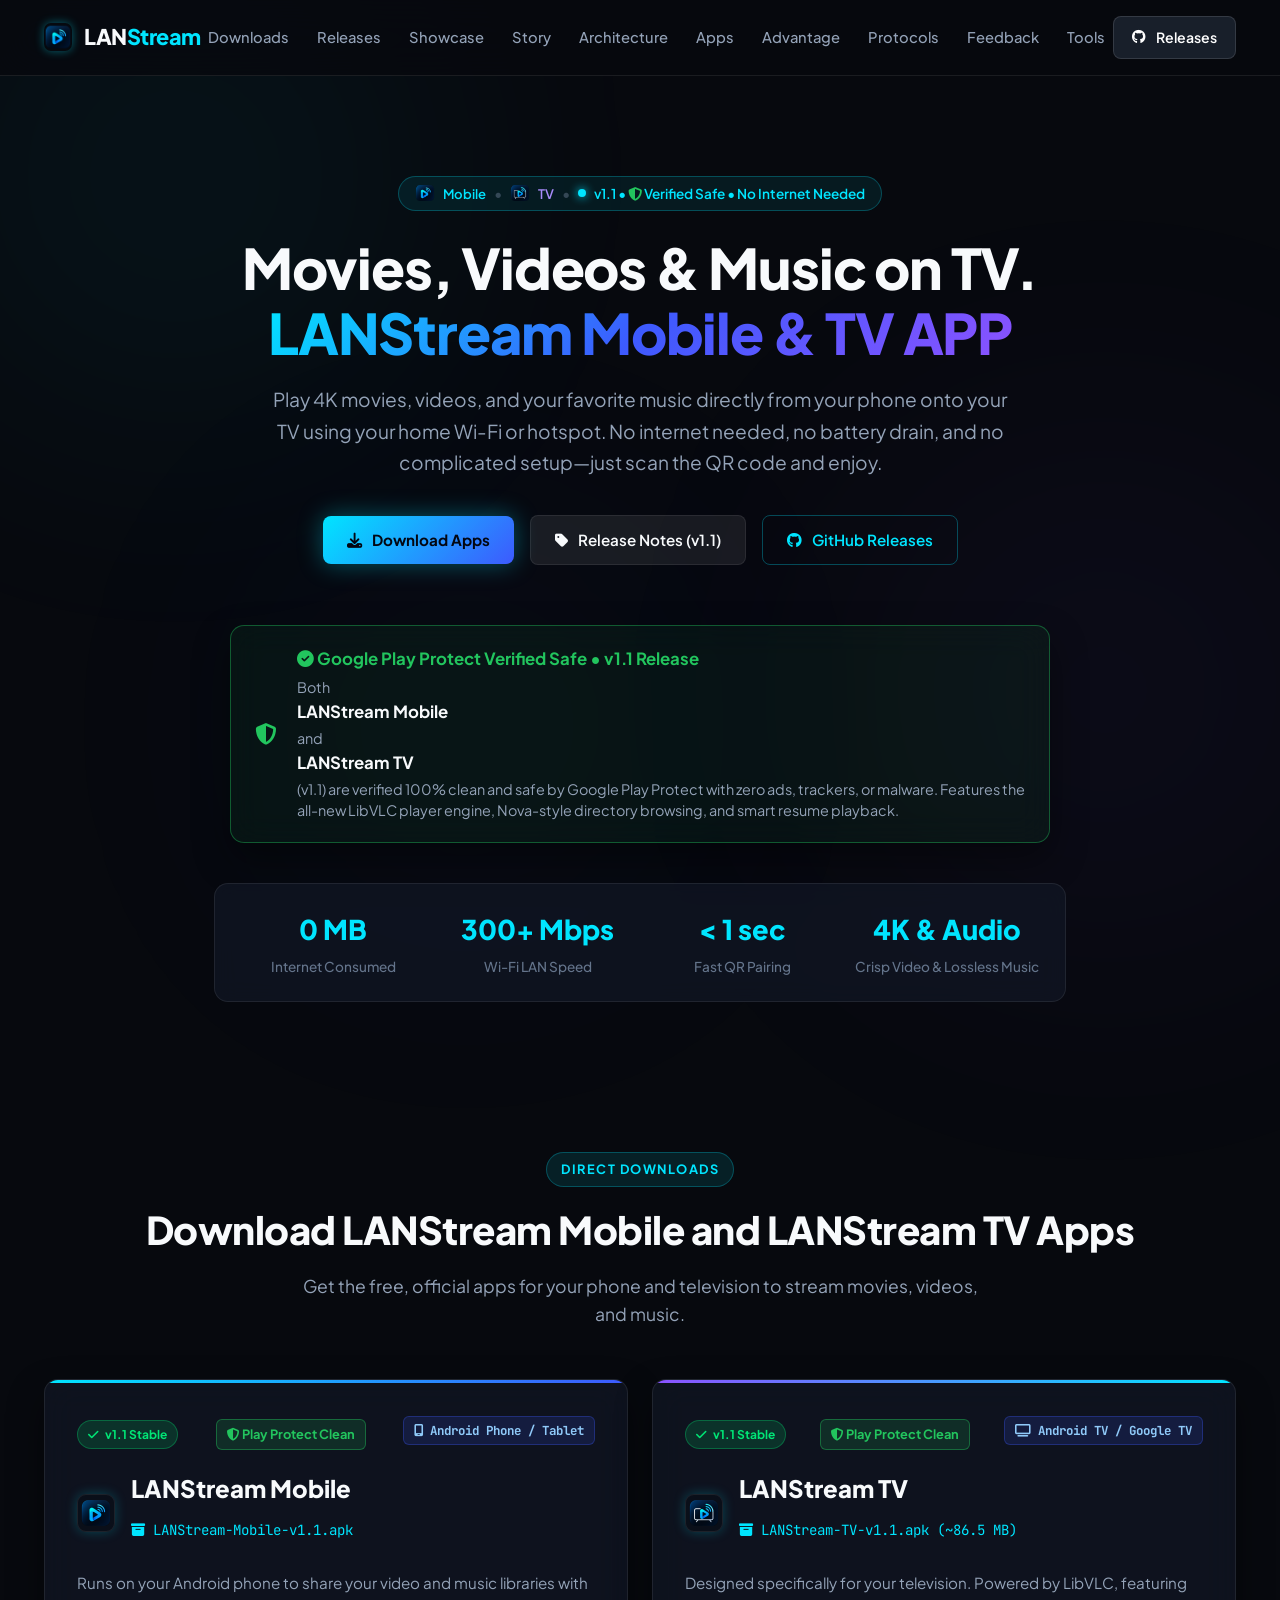
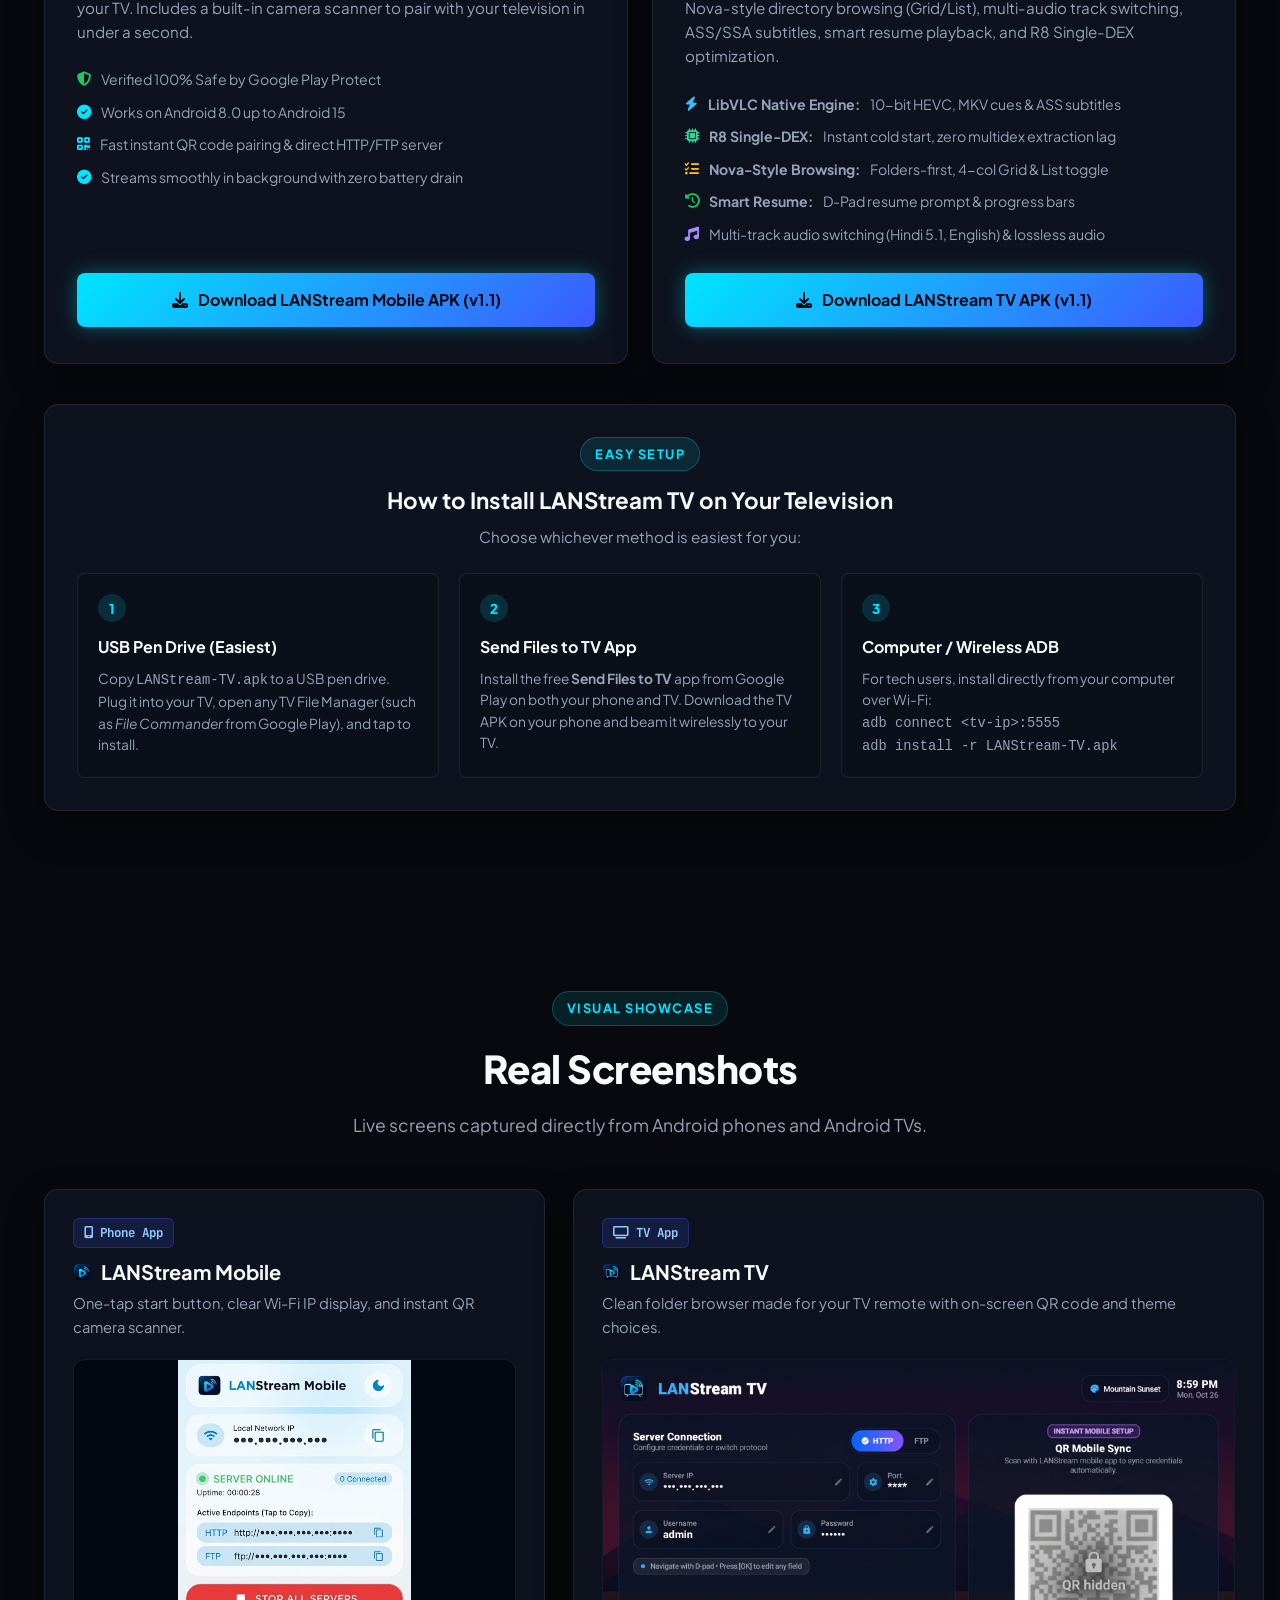
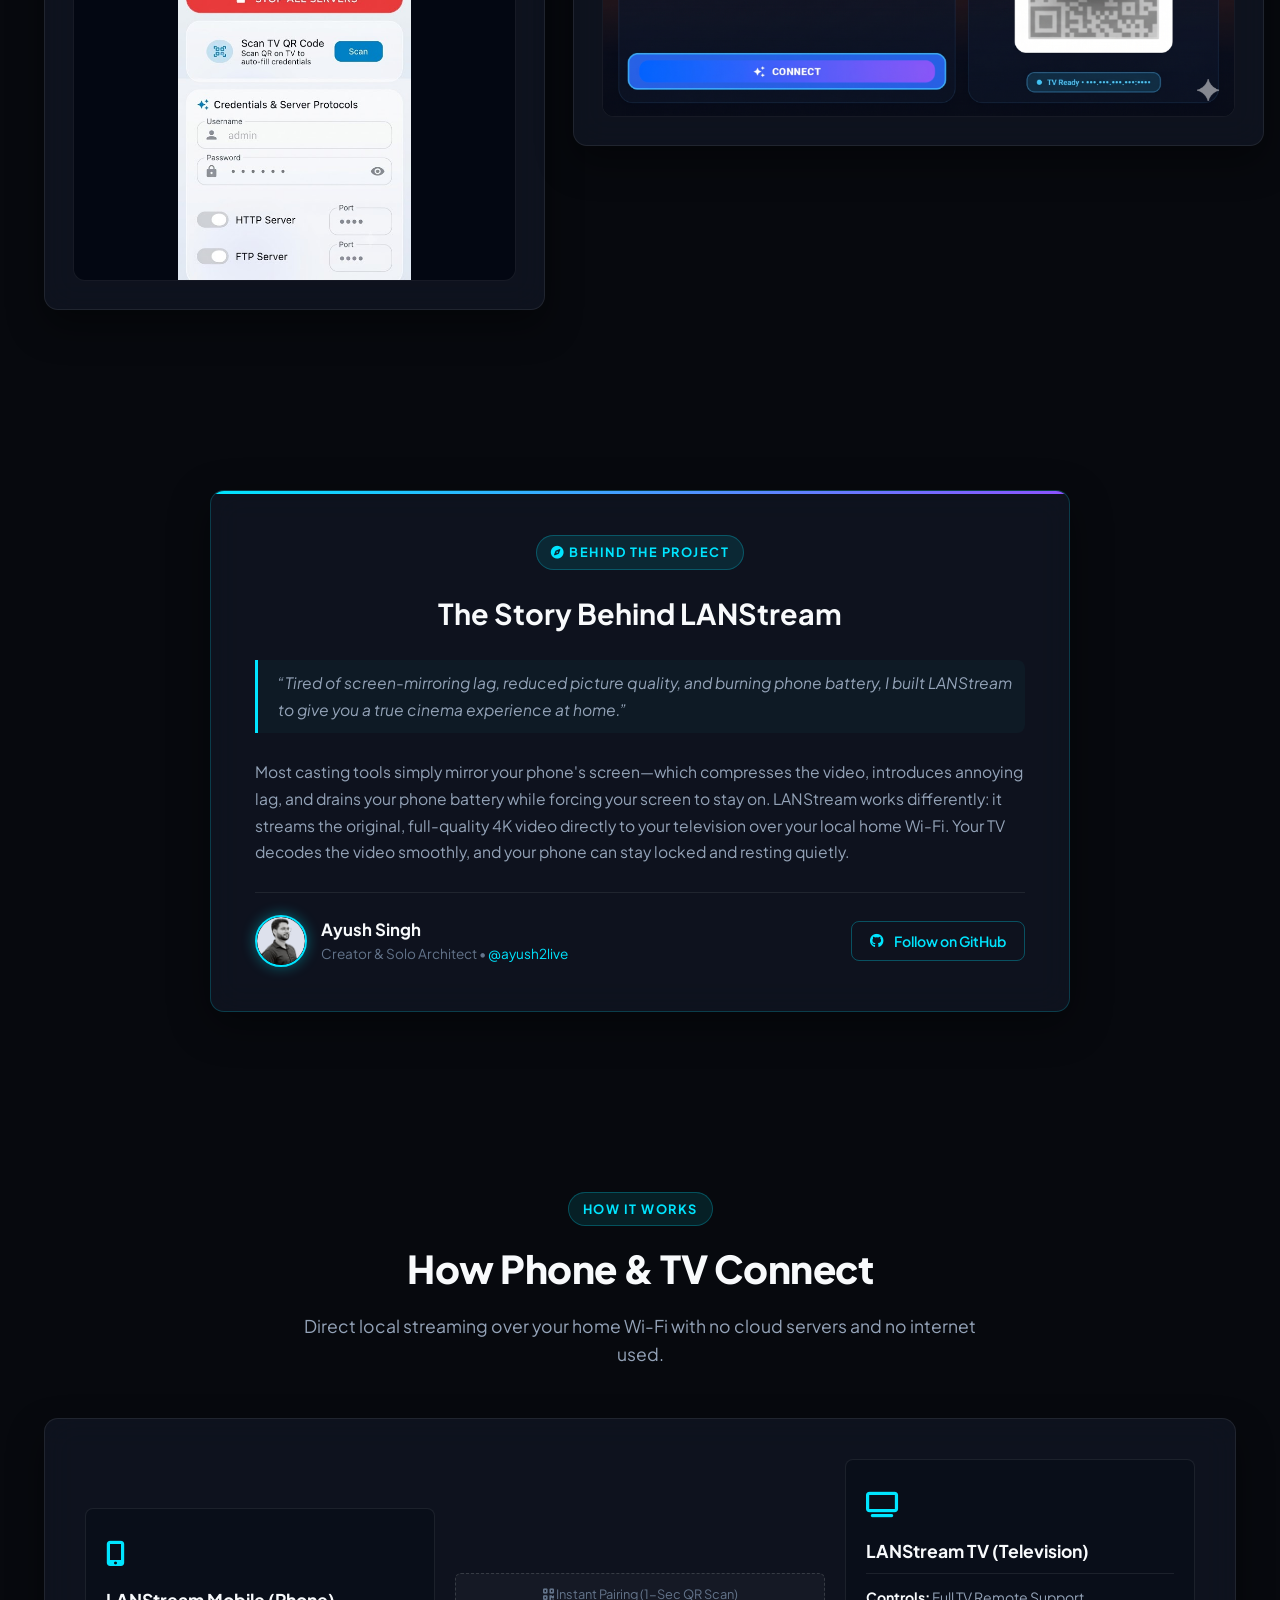
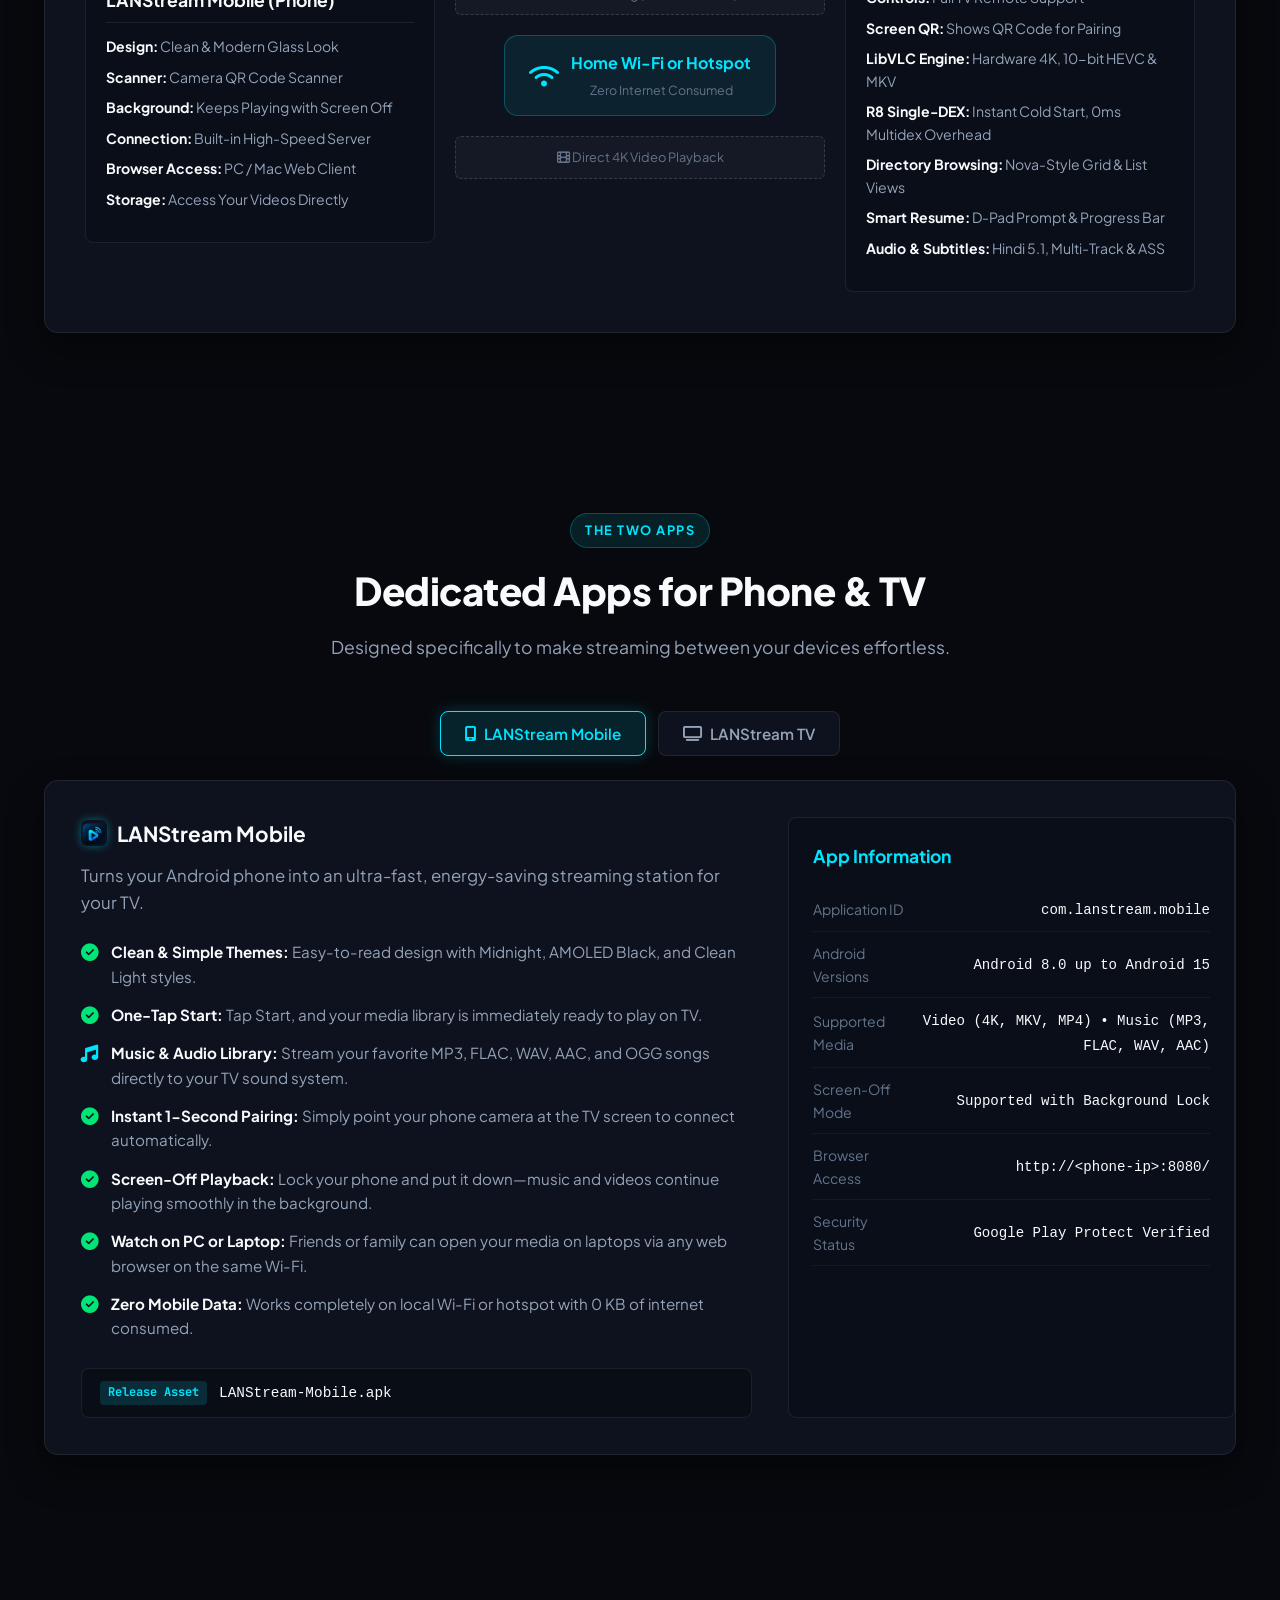
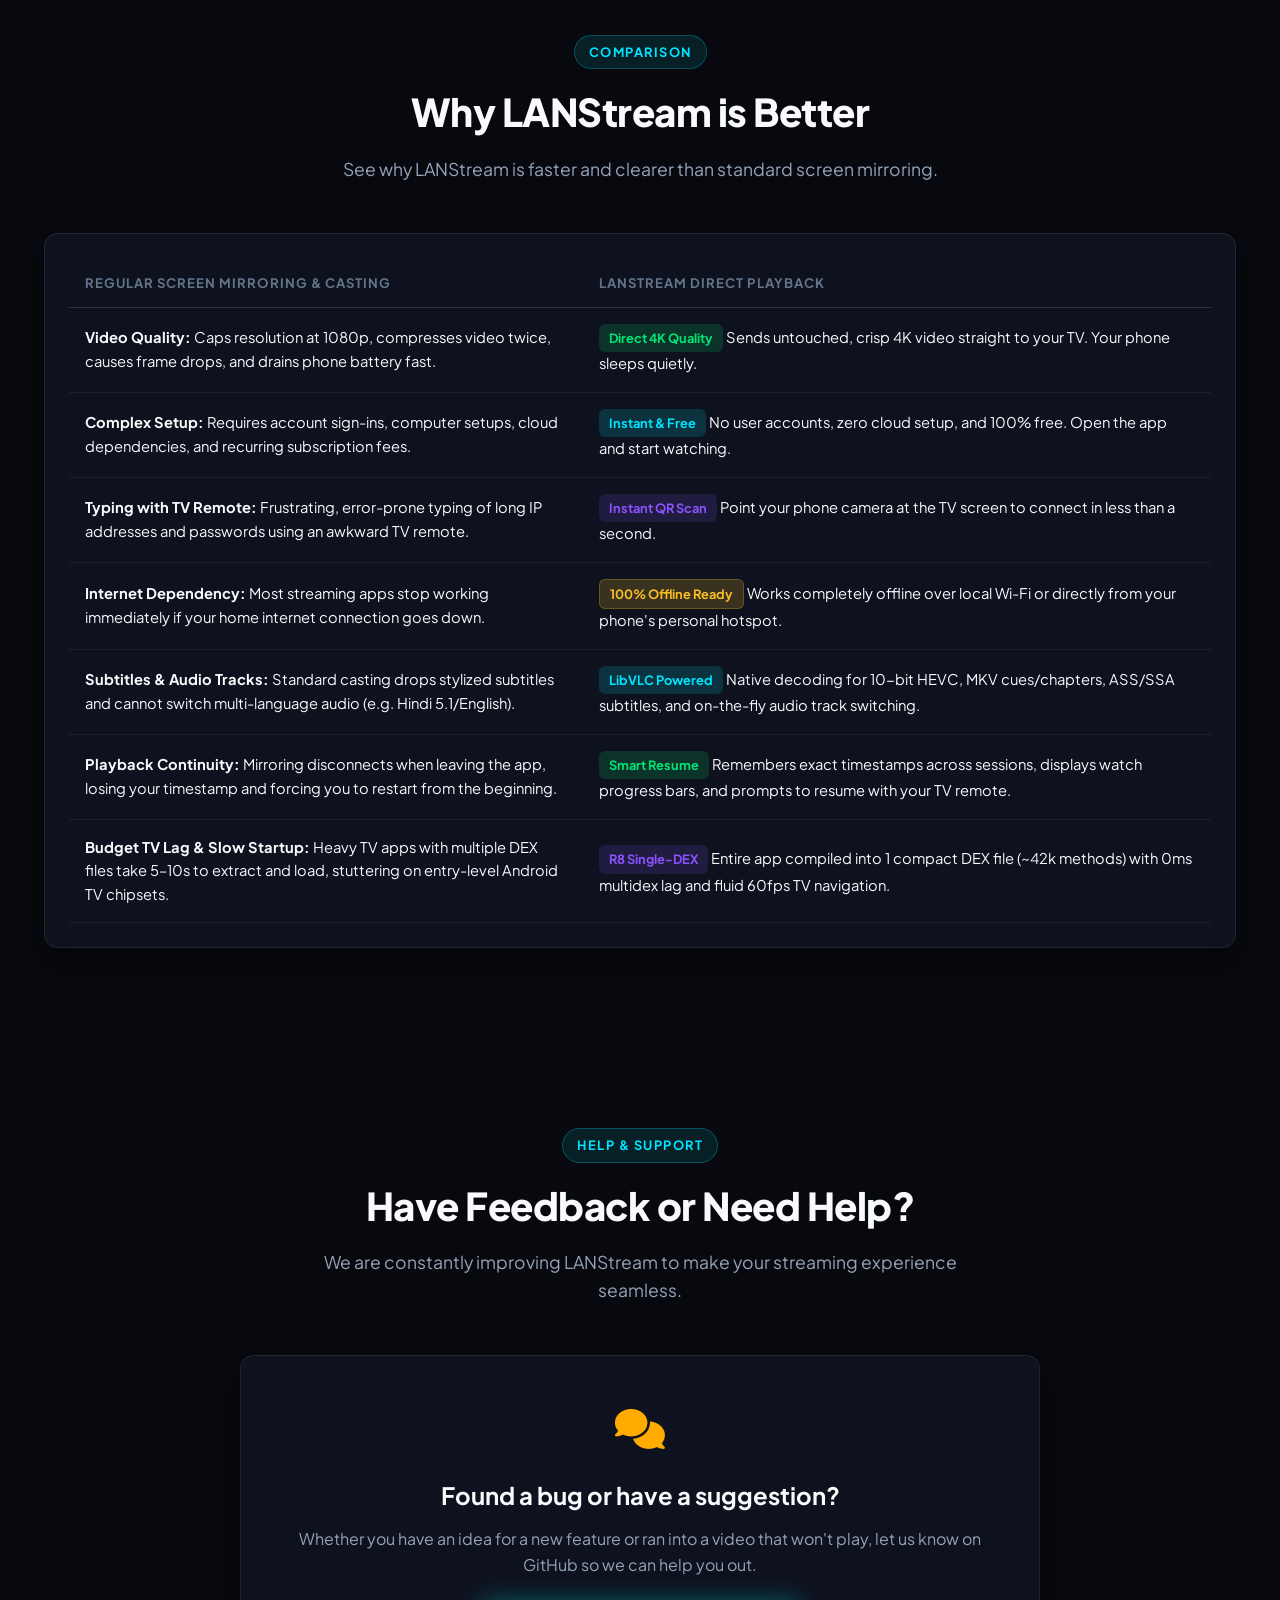
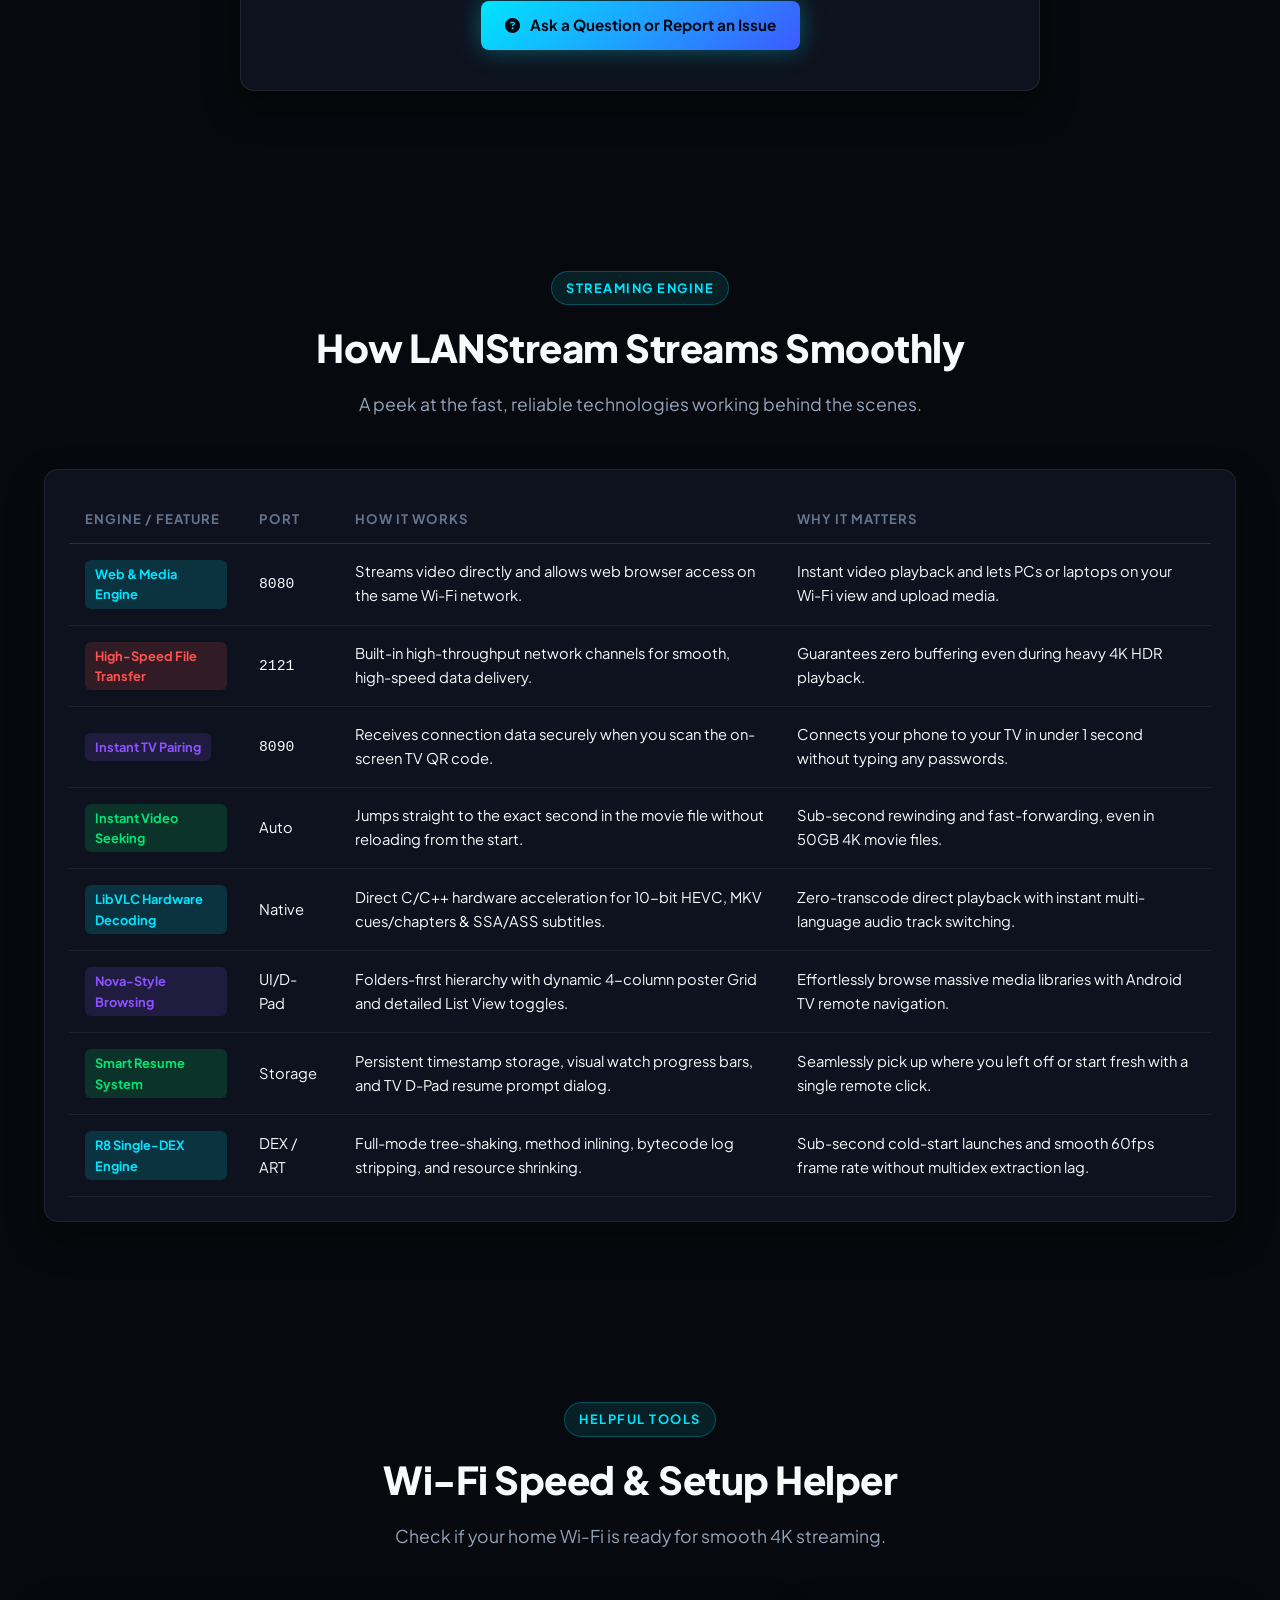
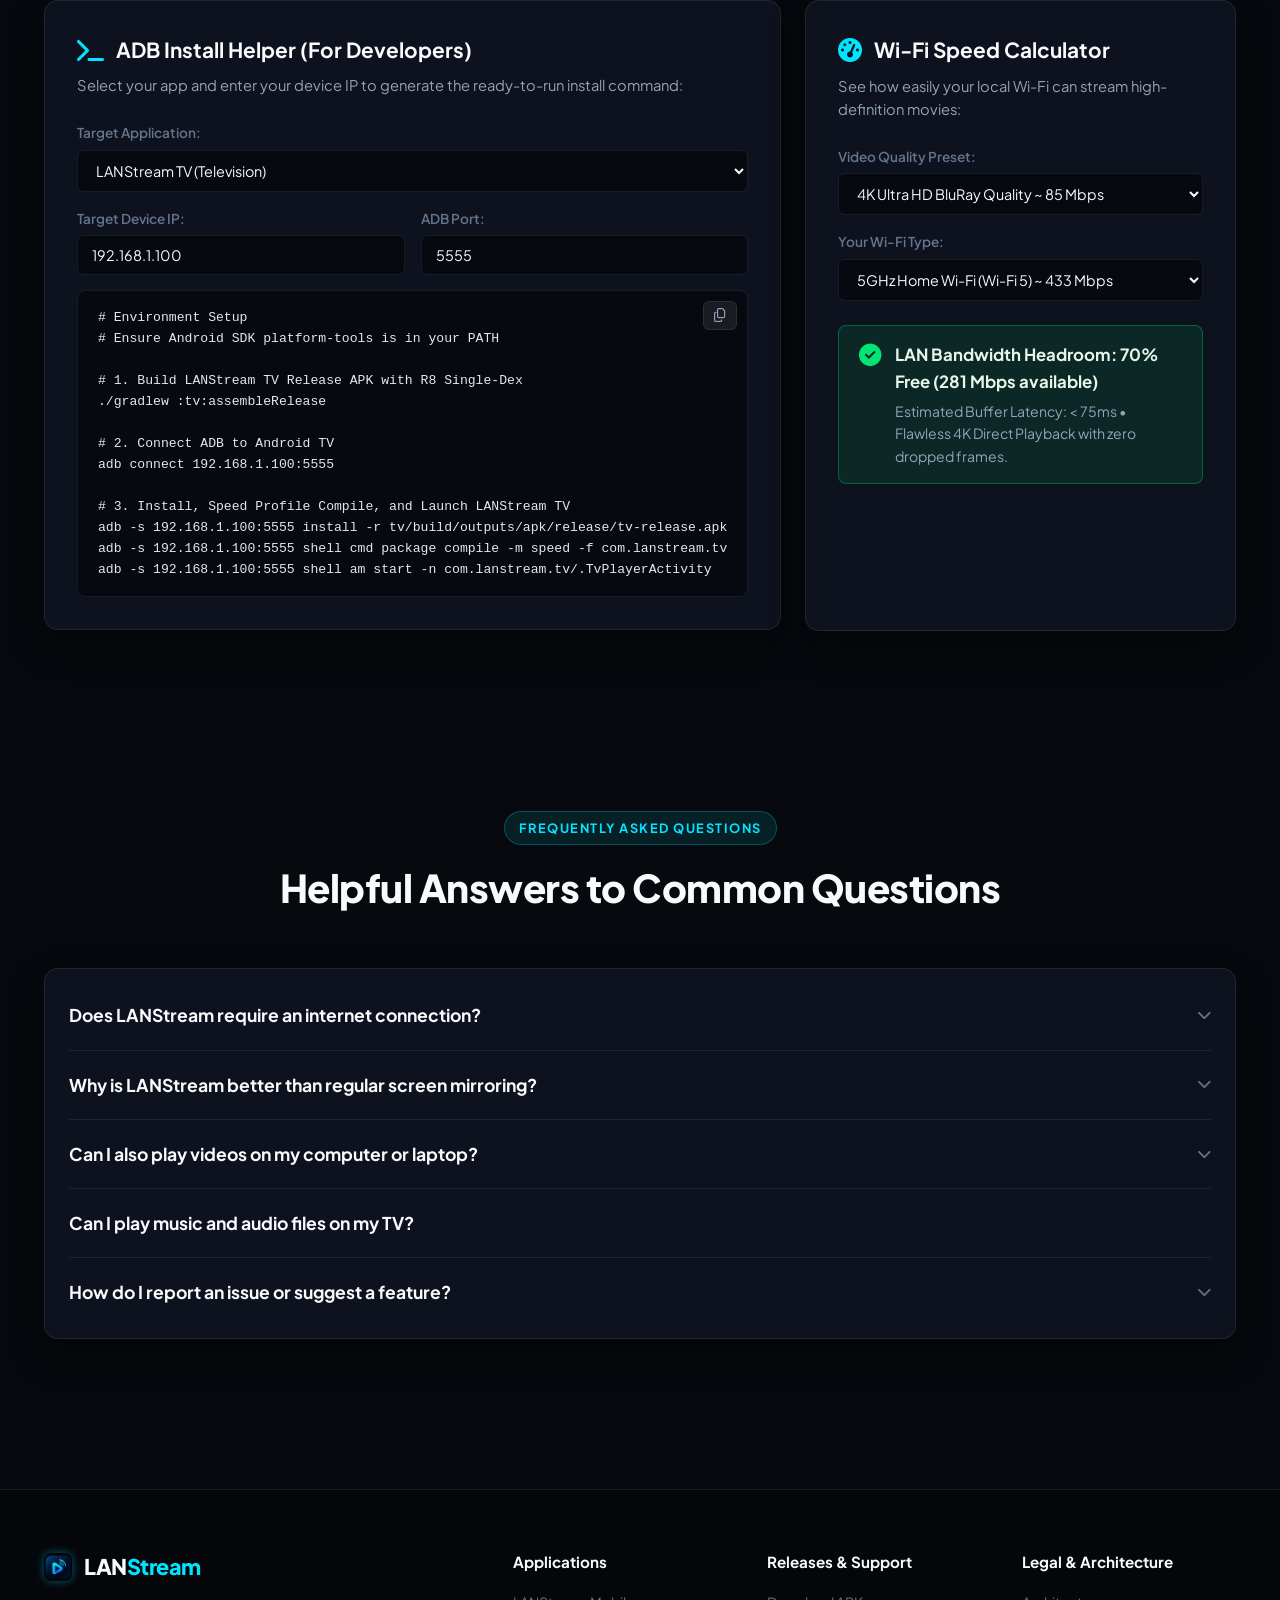
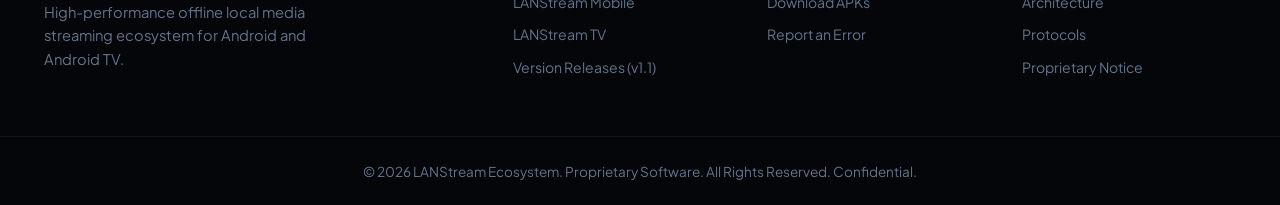
==== commit f1364ef3: "fix(downloads): point download links to LANStream-Mobile-v1.1.apk and LANStream-TV-v1.1.apk to fix 4" ====
--- a/index.html
+++ b/index.html
@@ -149,7 +149,7 @@
                         <img src="assets/mobile_logo.png" alt="LANStream Mobile Logo" class="app-card-logo">
                         <div>
                             <h3>LANStream Mobile</h3>
-                            <span class="file-name"><i class="fa-solid fa-box-archive"></i> LANStream-Mobile.apk</span>
+                            <span class="file-name"><i class="fa-solid fa-box-archive"></i> LANStream-Mobile-v1.1.apk</span>
                         </div>
                     </div>
                     <p>Runs on your Android phone to share your video and music libraries with your TV. Includes a built-in camera scanner to pair with your television in under a second.</p>
@@ -161,7 +161,7 @@
                         <li><i class="fa-solid fa-circle-check"></i> Streams smoothly in background with zero battery drain</li>
                     </ul>
 
-                    <a href="https://github.com/ayush2live/LANStream-Website/releases/download/v1.1/LANStream-Mobile.apk" class="btn-download-apk" target="_blank">
+                    <a href="https://github.com/ayush2live/LANStream-Website/releases/download/v1.1/LANStream-Mobile-v1.1.apk" class="btn-download-apk" target="_blank">
                         <i class="fa-solid fa-download"></i> Download LANStream Mobile APK (v1.1)
                     </a>
                 </div>
@@ -177,7 +177,7 @@
                         <img src="assets/tv_logo.png" alt="LANStream TV Logo" class="app-card-logo">
                         <div>
                             <h3>LANStream TV</h3>
-                            <span class="file-name"><i class="fa-solid fa-box-archive"></i> LANStream-TV.apk (~86.5 MB)</span>
+                            <span class="file-name"><i class="fa-solid fa-box-archive"></i> LANStream-TV-v1.1.apk (~86.5 MB)</span>
                         </div>
                     </div>
                     <p>Designed specifically for your television. Powered by LibVLC, featuring Nova-style directory browsing (Grid/List), multi-audio track switching, ASS/SSA subtitles, smart resume playback, and R8 Single-DEX optimization.</p>
@@ -190,7 +190,7 @@
                         <li><i class="fa-solid fa-music" style="color: #a78bfa;"></i> Multi-track audio switching (Hindi 5.1, English) &amp; lossless audio</li>
                     </ul>
 
-                    <a href="https://github.com/ayush2live/LANStream-Website/releases/download/v1.1/LANStream-TV.apk" class="btn-download-apk" target="_blank">
+                    <a href="https://github.com/ayush2live/LANStream-Website/releases/download/v1.1/LANStream-TV-v1.1.apk" class="btn-download-apk" target="_blank">
                         <i class="fa-solid fa-download"></i> Download LANStream TV APK (v1.1)
                     </a>
                 </div>
